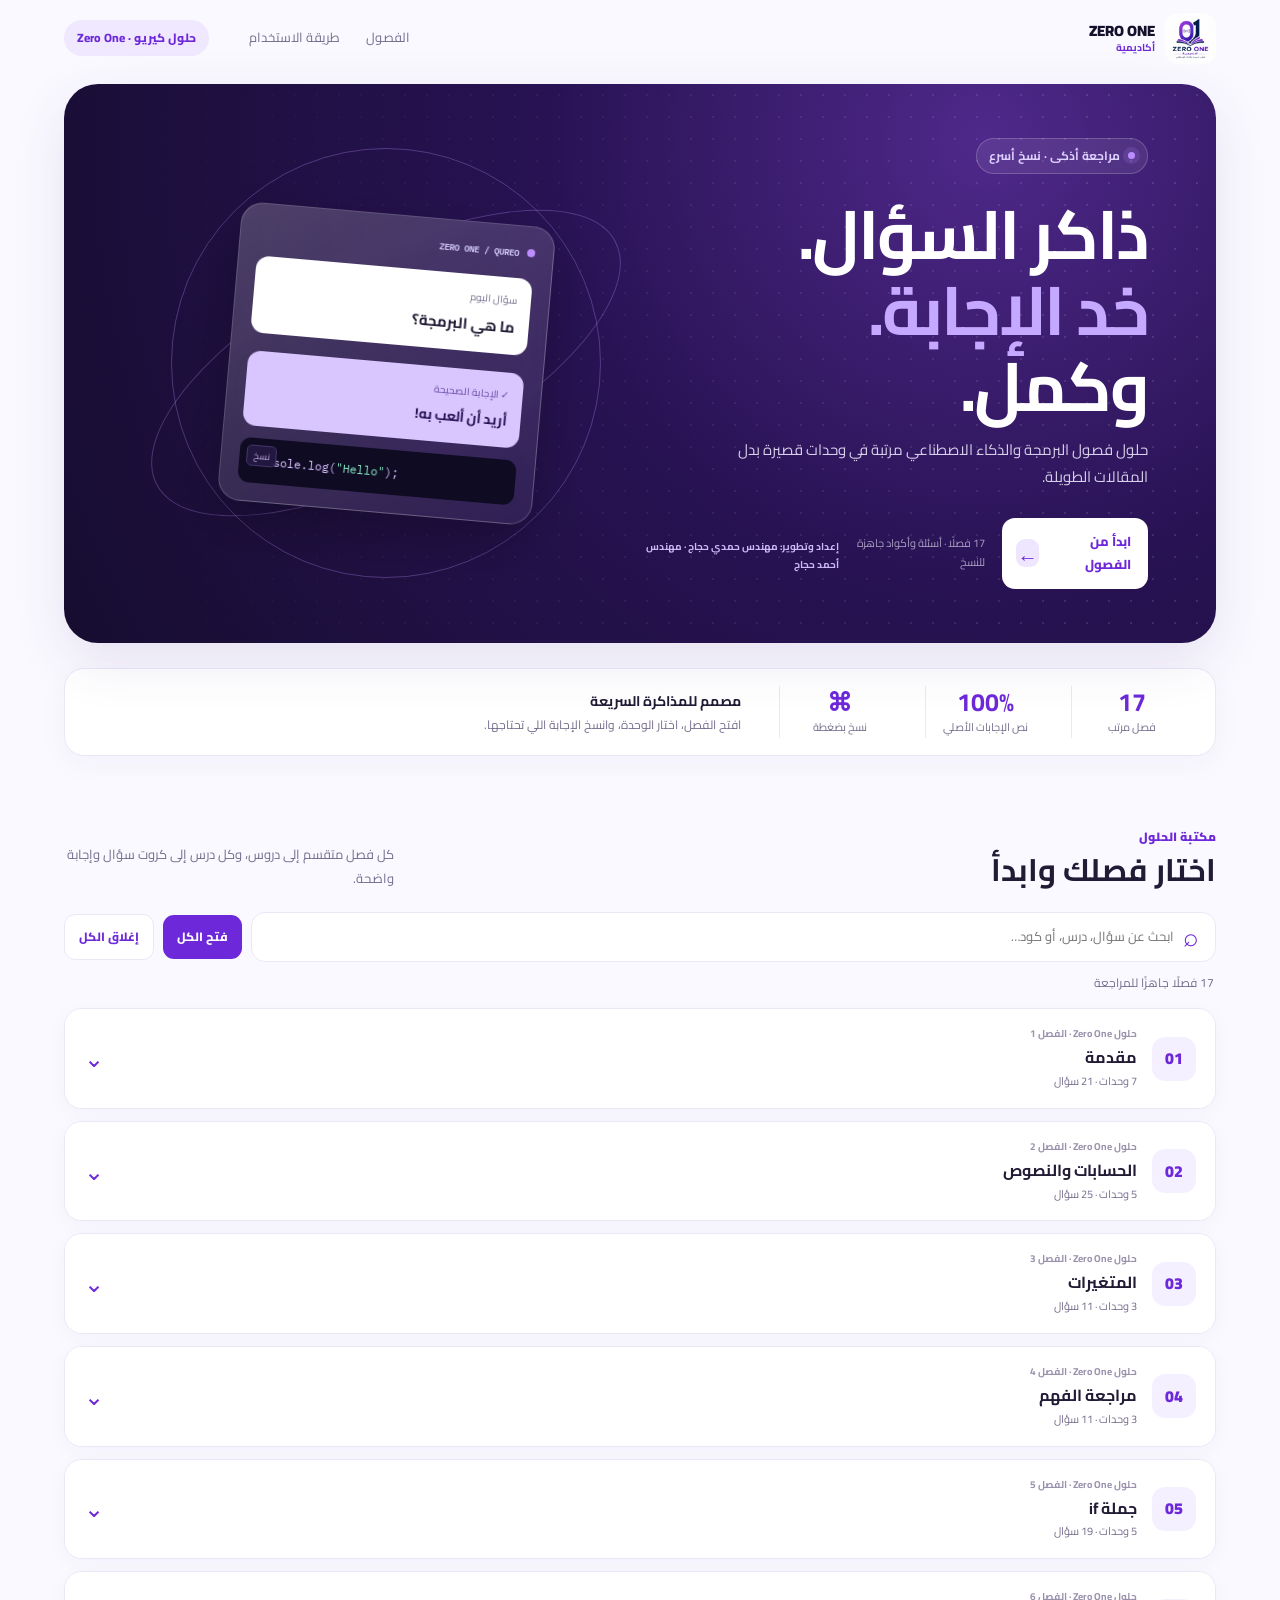
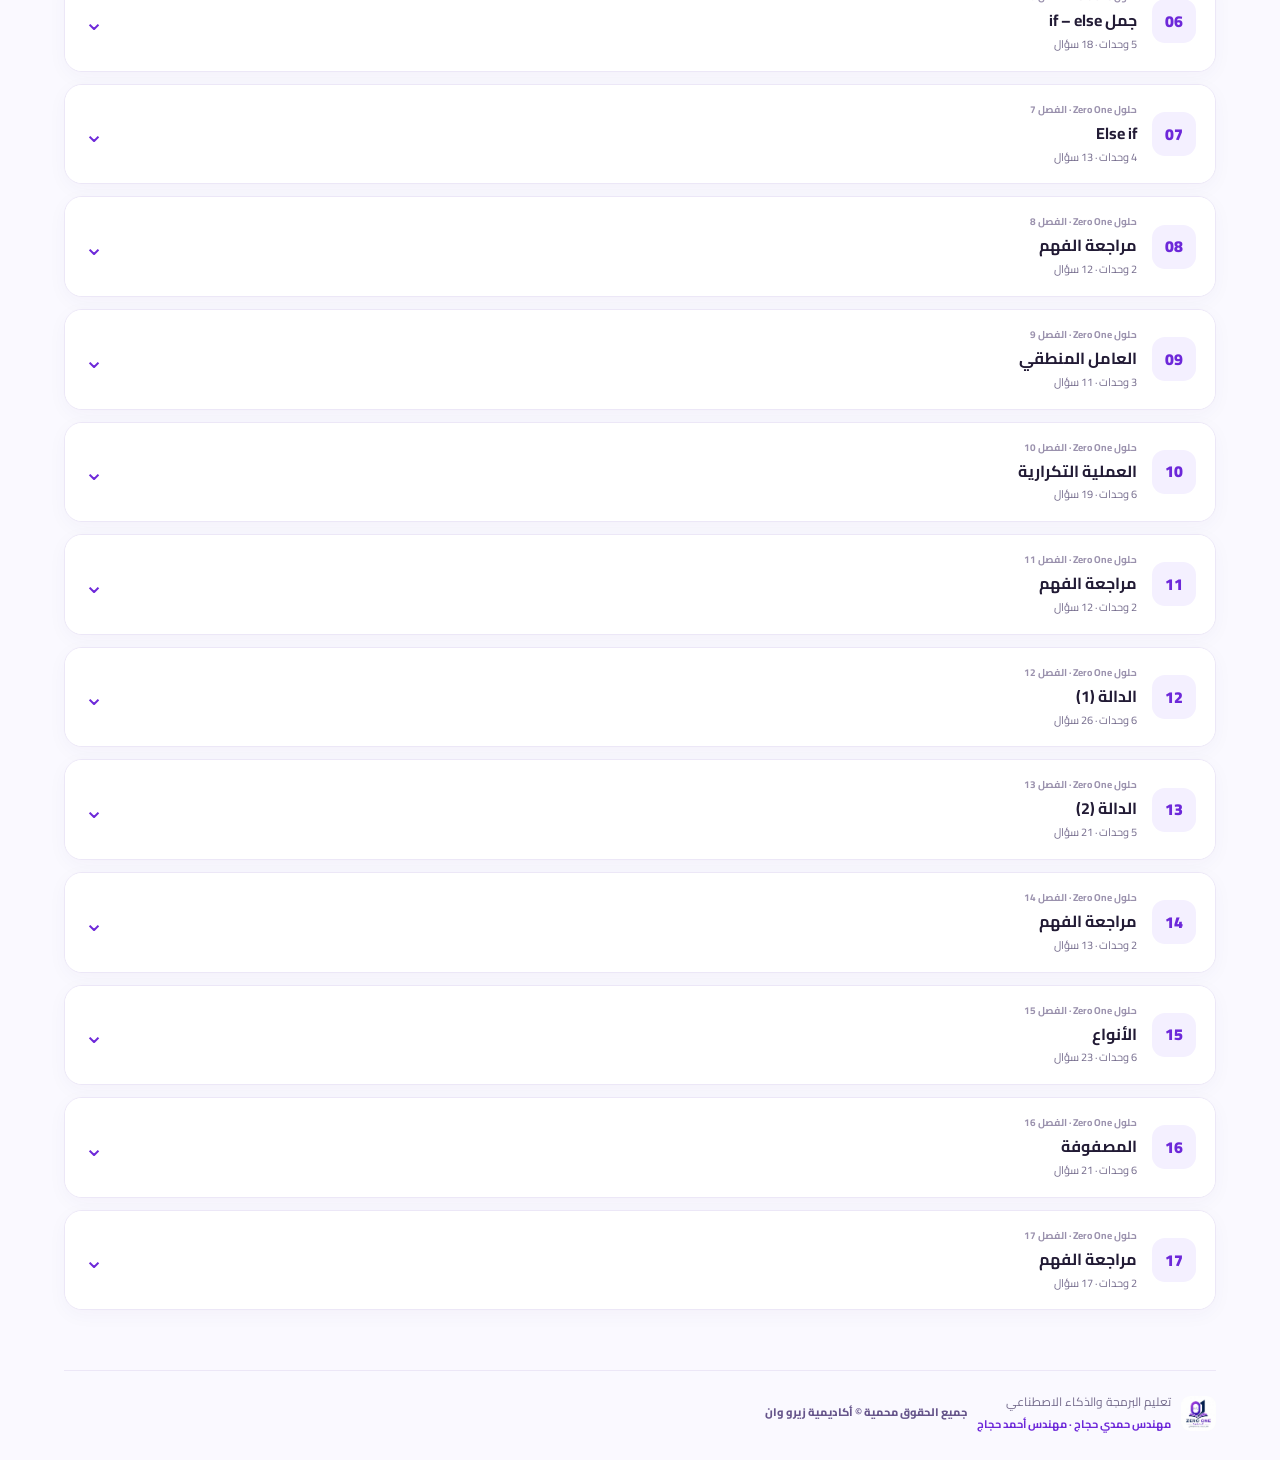
==== index.html @ 71a6b2e0 "feat: add initial project files including index.html, styles.css, and logo asset" ====
<!DOCTYPE html>

<html dir="rtl" lang="ar"><head><meta charset="utf-8"/><meta content="width=device-width, initial-scale=1" name="viewport"/><meta content="#6d28d9" name="theme-color"/><title>Zero One Academy | حلول كيريو</title><link href="styles.css" rel="stylesheet"/></head>
<body><main class="app-shell">
<header class="topbar"><a class="logo-wrap" href="#top"><img alt="Zero One Academy" src="zero-one-logo.jpeg"/><span>ZERO ONE<br/><small>أكاديمية</small></span></a><nav><a href="#chapters">الفصول</a><a href="#how">طريقة الاستخدام</a></nav><div class="topbar-chip">حلول كيريو · Zero One</div></header>
<section class="hero" id="top"><div class="hero-copy"><span class="pill"><i></i> مراجعة أذكى · نسخ أسرع</span><h1>ذاكر السؤال.<br/><em>خد الإجابة.</em><br/>وكمل.</h1><p>حلول فصول البرمجة والذكاء الاصطناعي مرتبة في وحدات قصيرة بدل المقالات الطويلة.</p><div class="hero-actions"><a class="primary-btn" href="#chapters">ابدأ من الفصول <span>←</span></a><span class="hero-note">17 فصلًا · أسئلة وأكواد جاهزة للنسخ</span><span class="credit-line">إعداد وتطوير: مهندس حمدي حجاج · مهندس أحمد حجاج</span></div></div><div class="hero-visual"><div class="orbit orbit-one"></div><div class="orbit orbit-two"></div><div class="study-card"><div class="mini-top"><span class="mini-dot"></span><span>ZERO ONE / QUREO</span></div><div class="mini-question"><span>سؤال اليوم</span><strong>ما هي البرمجة؟</strong></div><div class="mini-answer"><span>✓ الإجابة الصحيحة</span><b>أريد أن ألعب به!</b></div><div class="mini-code">console.log(<i>"Hello"</i>);<button>نسخ</button></div></div></div></section>
<section class="stats" id="how"><div><b>17</b><span>فصل مرتب</span></div><div><b>100%</b><span>نص الإجابات الأصلي</span></div><div><b>⌘</b><span>نسخ بضغطة</span></div><div class="stats-text"><strong>مصمم للمذاكرة السريعة</strong><span>افتح الفصل، اختار الوحدة، وانسخ الإجابة اللي تحتاجها.</span></div></section>
<section class="workspace" id="chapters"><div class="section-intro"><div><span class="section-kicker">مكتبة الحلول</span><h2>اختار فصلك وابدأ</h2></div><p>كل فصل متقسم إلى دروس، وكل درس إلى كروت سؤال وإجابة واضحة.</p></div><div class="toolbar"><label class="search-box"><span>⌕</span><input autocomplete="off" id="searchInput" placeholder="ابحث عن سؤال، درس، أو كود…" type="search"/></label><button class="tool-btn" id="openAll" type="button">فتح الكل</button><button class="tool-btn light" id="closeAll" type="button">إغلاق الكل</button></div><div class="result-count" id="resultCount">17 فصلًا جاهزًا للمراجعة</div><div class="chapters-list"><article class="chapter-card" data-chapter="1" data-search="مقدمة الدرس 1ما هي البرمجة؟ (١) الدرس 2ما هي البرمجة؟ (٢) الدرس 3كيفية استخدام المحرر الدرس 4وحدة التحكم الدرس 5تعليق الدرس 6التعليق خارج البرنامج مراجعة">
<button aria-expanded="false" class="chapter-trigger" type="button">
<span class="chapter-id">01</span><span class="chapter-main"><span class="chapter-kicker">حلول Zero One · الفصل 1</span><strong>مقدمة</strong><span class="chapter-meta">7 وحدات · 21 سؤال</span></span><span class="chapter-chevron">⌄</span>
</button>
<div class="chapter-content" hidden=""><section class="lesson-panel" data-lesson="الدرس 1ما هي البرمجة؟ (١)">
<div class="lesson-heading"><span class="lesson-dot">01</span><div><span class="lesson-kicker">وحدة الأسئلة</span><h3>الدرس 1ما هي البرمجة؟ (١)</h3></div><span class="lesson-count">1 سؤال</span></div>
<div class="qa-grid"><article class="qa-card" data-search="(انضم إلى ريكي في محادثة! أجب عن أسئلة ريكي.) لنلعب على الكمبيوتر لاحقًا! أريد أن ألعب به!">
<div class="qa-top"><span class="q-number">س01</span><span class="q-label">السؤال</span></div>
<h4 class="question-text">(انضم إلى ريكي في محادثة! أجب عن أسئلة ريكي.) لنلعب على الكمبيوتر لاحقًا!</h4>
<div class="answer-box">
<div class="answer-head"><span class="answer-icon">✓</span><strong>الإجابة الصحيحة</strong><button class="copy-answer" type="button">نسخ الإجابة</button></div>
<div class="answer-content"><div>
<ul>
<li><label><span>أريد أن ألعب به!</span></label></li>
</ul>
</div></div>
</div>
</article></div>
</section><section class="lesson-panel" data-lesson="الدرس 2ما هي البرمجة؟ (٢)">
<div class="lesson-heading"><span class="lesson-dot">02</span><div><span class="lesson-kicker">وحدة الأسئلة</span><h3>الدرس 2ما هي البرمجة؟ (٢)</h3></div><span class="lesson-count">1 سؤال</span></div>
<div class="qa-grid"><article class="qa-card" data-search="كم عدد لغات البرمجة الموجودة في العالم؟ أكثر من 100 نوع">
<div class="qa-top"><span class="q-number">س01</span><span class="q-label">السؤال</span></div>
<h4 class="question-text">كم عدد لغات البرمجة الموجودة في العالم؟</h4>
<div class="answer-box">
<div class="answer-head"><span class="answer-icon">✓</span><strong>الإجابة الصحيحة</strong><button class="copy-answer" type="button">نسخ الإجابة</button></div>
<div class="answer-content"><div>
<ul>
<li><label><span>أكثر من 100 نوع</span></label><b><br/></b></li>
</ul>
</div></div>
</div>
</article></div>
</section><section class="lesson-panel" data-lesson="الدرس 3كيفية استخدام المحرر">
<div class="lesson-heading"><span class="lesson-dot">03</span><div><span class="lesson-kicker">وحدة الأسئلة</span><h3>الدرس 3كيفية استخدام المحرر</h3></div><span class="lesson-count">2 سؤال</span></div>
<div class="qa-grid"><article class="qa-card" data-search='أدخل نفس البرنامج كما في الأسفل. console.log("hello"); نكتب هذا الكود console.log("hello"); ثم نضغط على تشغيل الكود'>
<div class="qa-top"><span class="q-number">س01</span><span class="q-label">السؤال</span></div>
<h4 class="question-text">أدخل نفس البرنامج كما في الأسفل. console.log("Hello");</h4>
<div class="answer-box">
<div class="answer-head"><span class="answer-icon">✓</span><strong>الإجابة الصحيحة</strong><button class="copy-answer" type="button">نسخ الإجابة</button></div>
<div class="answer-content"><div>
<ul>
<li><label><label><span>نكتب هذا الكود</span></label></label>
<pre><code>console.log("Hello");<br/></code></pre><p class="run-instruction">ثم نضغط على تشغيل الكود</p>
<p><b> </b></p>
</li>
</ul>
</div></div>
</div>
</article><article class="qa-card" data-search='أدخل نفس البرنامج كما في الأسفل. console.log("good morning"); نكتب هذا الكود console.log("good morning"); ثم نضغط على تشغيل الكود'>
<div class="qa-top"><span class="q-number">س02</span><span class="q-label">السؤال</span></div>
<h4 class="question-text">أدخل نفس البرنامج كما في الأسفل. console.log("Good morning");</h4>
<div class="answer-box">
<div class="answer-head"><span class="answer-icon">✓</span><strong>الإجابة الصحيحة</strong><button class="copy-answer" type="button">نسخ الإجابة</button></div>
<div class="answer-content"><div>
<ul>
<li><label><label><span>نكتب هذا الكود</span></label></label>
</li>
<li>
<pre><code>console.log("Good morning");</code></pre>
<p class="run-instruction">ثم نضغط على تشغيل الكود</p>
</li>
</ul>
</div></div>
</div>
</article></div>
</section><section class="lesson-panel" data-lesson="الدرس 4وحدة التحكم">
<div class="lesson-heading"><span class="lesson-dot">04</span><div><span class="lesson-kicker">وحدة الأسئلة</span><h3>الدرس 4وحدة التحكم</h3></div><span class="lesson-count">5 سؤال</span></div>
<div class="qa-grid"><article class="qa-card" data-search="ماذا تُسمى الشاشة السوداء التي تكتب فيها برنامجك؟ المحرر">
<div class="qa-top"><span class="q-number">س01</span><span class="q-label">السؤال</span></div>
<h4 class="question-text">ماذا تُسمى الشاشة السوداء التي تكتب فيها برنامجك؟</h4>
<div class="answer-box">
<div class="answer-head"><span class="answer-icon">✓</span><strong>الإجابة الصحيحة</strong><button class="copy-answer" type="button">نسخ الإجابة</button></div>
<div class="answer-content"><div>
<ul>
<li><label><span>المحرر</span></label><b></b></li>
</ul>
</div></div>
</div>
</article><article class="qa-card" data-search='أدخل نفس البرنامج كما في الأسفل. console.log("good evening"); نكتب هذا الكود console.log("good evening"); ثم نضغط على تشغيل الكود'>
<div class="qa-top"><span class="q-number">س02</span><span class="q-label">السؤال</span></div>
<h4 class="question-text">أدخل نفس البرنامج كما في الأسفل. console.log("Good evening");</h4>
<div class="answer-box">
<div class="answer-head"><span class="answer-icon">✓</span><strong>الإجابة الصحيحة</strong><button class="copy-answer" type="button">نسخ الإجابة</button></div>
<div class="answer-content"><div>
<ul>
<li><label><label><span>نكتب هذا الكود</span></label></label>
</li>
<li>
<pre><code>console.log("Good evening");</code></pre>
<p class="run-instruction">ثم نضغط على تشغيل الكود</p>
</li>
</ul>
</div></div>
</div>
</article><article class="qa-card" data-search='أنشئ برنامجك كما يلي: 1. اعرض "good night" في وحدة التحكم نكتب هذا الكود console.log("good night"); ثم نضغط على تشغيل الكود'>
<div class="qa-top"><span class="q-number">س03</span><span class="q-label">السؤال</span></div>
<h4 class="question-text">أنشئ برنامجك كما يلي: 1. اعرض "Good night" في وحدة التحكم</h4>
<div class="answer-box">
<div class="answer-head"><span class="answer-icon">✓</span><strong>الإجابة الصحيحة</strong><button class="copy-answer" type="button">نسخ الإجابة</button></div>
<div class="answer-content"><div>
<ul>
<li><label><label><span>نكتب هذا الكود</span></label></label>
</li>
<li>
<pre><code>console.log("Good night");</code></pre>
<p class="run-instruction">ثم نضغط على تشغيل الكود</p>
</li>
</ul>
</div></div>
</div>
</article><article class="qa-card" data-search='ابحث عن الأخطاء في برنامجك. بمجرد أن تجد الخطأ، اضغط على "تشغيل الكود". نضغط على تشغيل الكود'>
<div class="qa-top"><span class="q-number">س04</span><span class="q-label">السؤال</span></div>
<h4 class="question-text">ابحث عن الأخطاء في برنامجك. بمجرد أن تجد الخطأ، اضغط على "تشغيل الكود".</h4>
<div class="answer-box">
<div class="answer-head"><span class="answer-icon">✓</span><strong>الإجابة الصحيحة</strong><button class="copy-answer" type="button">نسخ الإجابة</button></div>
<div class="answer-content"><div>
<p class="run-instruction"><span> نضغط على تشغيل الكود</span></p>
</div></div>
</div>
</article><article class="qa-card" data-search='أنشئ برنامجك كما يلي: 1. اعرض "good luck" في وحدة التحكم. نكتب هذا الكود console.log(" good luck "); ثم نضغط على تشغيل الكود'>
<div class="qa-top"><span class="q-number">س05</span><span class="q-label">السؤال</span></div>
<h4 class="question-text">أنشئ برنامجك كما يلي: 1. اعرض "Good luck" في وحدة التحكم.</h4>
<div class="answer-box">
<div class="answer-head"><span class="answer-icon">✓</span><strong>الإجابة الصحيحة</strong><button class="copy-answer" type="button">نسخ الإجابة</button></div>
<div class="answer-content"><div>
<ul>
<li><label><label><span>نكتب هذا الكود</span></label></label>
</li>
<li>
<pre><code>console.log("</code>Good luck<code>");</code></pre>
<p class="run-instruction">ثم نضغط على تشغيل الكود</p>
</li>
</ul>
</div></div>
</div>
</article></div>
</section><section class="lesson-panel" data-lesson="الدرس 5تعليق">
<div class="lesson-heading"><span class="lesson-dot">05</span><div><span class="lesson-kicker">وحدة الأسئلة</span><h3>الدرس 5تعليق</h3></div><span class="lesson-count">2 سؤال</span></div>
<div class="qa-grid"><article class="qa-card" data-search='انقر على "تشغيل الكود" دون تعديل البرنامج. اضغط على تشغيل الكود'>
<div class="qa-top"><span class="q-number">س01</span><span class="q-label">السؤال</span></div>
<h4 class="question-text">انقر على "تشغيل الكود" دون تعديل البرنامج.</h4>
<div class="answer-box">
<div class="answer-head"><span class="answer-icon">✓</span><strong>الإجابة الصحيحة</strong><button class="copy-answer" type="button">نسخ الإجابة</button></div>
<div class="answer-content"><div>
<ul>
<li><span>اضغط على تشغيل الكود</span><b></b></li>
</ul>
</div></div>
</div>
</article><article class="qa-card" data-search="لنعدّل السطر الأول ليصبح نفس البرنامج كما في الأسفل: //when executed, the text is output to the console. نكتب الكود بهذ الشكل //when executed, the text is output to the console. console.log(“hello”); ثم نضغط على تشغيل الكود">
<div class="qa-top"><span class="q-number">س02</span><span class="q-label">السؤال</span></div>
<h4 class="question-text">لنعدّل السطر الأول ليصبح نفس البرنامج كما في الأسفل: //When executed, the text is output to the console.</h4>
<div class="answer-box">
<div class="answer-head"><span class="answer-icon">✓</span><strong>الإجابة الصحيحة</strong><button class="copy-answer" type="button">نسخ الإجابة</button></div>
<div class="answer-content"><div>
<ul>
<li>
<p>نكتب الكود بهذ الشكل</p>
<p>//When executed, the text is output to the console.<br/>console.log(“Hello”);</p>
</li>
<li class="run-instruction">
<p class="run-instruction">ثم نضغط على تشغيل الكود</p>
</li>
</ul>
</div></div>
</div>
</article></div>
</section><section class="lesson-panel" data-lesson="الدرس 6التعليق خارج البرنامج">
<div class="lesson-heading"><span class="lesson-dot">06</span><div><span class="lesson-kicker">وحدة الأسئلة</span><h3>الدرس 6التعليق خارج البرنامج</h3></div><span class="lesson-count">4 سؤال</span></div>
<div class="qa-grid"><article class="qa-card" data-search='أنشئ برنامجك كما يلي: 1. ضع تعليقًا بالجملة "greetings for the day". نعدل الكود ليصبح بهذا الشكل //greetings for the day. console.log(“good morning”); console.log(“hello”); console.log(“good evening”);'>
<div class="qa-top"><span class="q-number">س01</span><span class="q-label">السؤال</span></div>
<h4 class="question-text">أنشئ برنامجك كما يلي: 1. ضع تعليقًا بالجملة "Greetings for the day".</h4>
<div class="answer-box">
<div class="answer-head"><span class="answer-icon">✓</span><strong>الإجابة الصحيحة</strong><button class="copy-answer" type="button">نسخ الإجابة</button></div>
<div class="answer-content"><div>
<ul>
<li>
<p>نعدل الكود ليصبح بهذا الشكل</p>
<p>//Greetings for the day.<br/>console.log(“Good morning”);<br/>console.log(“Hello”);<br/>console.log(“Good evening”);</p>
</li>
</ul>
</div></div>
</div>
</article><article class="qa-card" data-search='لنعدّل السطر الثاني ليصبح نفس البرنامج كما في الأسفل: //console.log("apple"); نعدل الكود ليصبح بهذا الشكل console.log(“eggs”); //console.log(“apple”); console.log(“milk”); ثم نضغط على تشغيل الكود'>
<div class="qa-top"><span class="q-number">س02</span><span class="q-label">السؤال</span></div>
<h4 class="question-text">لنعدّل السطر الثاني ليصبح نفس البرنامج كما في الأسفل: //console.log("Apple");</h4>
<div class="answer-box">
<div class="answer-head"><span class="answer-icon">✓</span><strong>الإجابة الصحيحة</strong><button class="copy-answer" type="button">نسخ الإجابة</button></div>
<div class="answer-content"><div>
<ul>
<li>
<p>نعدل الكود ليصبح بهذا الشكل</p>
<pre><code>console.log(“Eggs”);
//console.log(“Apple”);
console.log(“Milk”);</code></pre>
</li>
<li class="run-instruction">
<p class="run-instruction">ثم نضغط على تشغيل الكود</p>
<p> </p>
</li>
</ul>
</div></div>
</div>
</article><article class="qa-card" data-search='عدّل برنامجك كما يلي: 1. علّق البرنامج الذي يعرض "fish" في وحدة التحكم. نعدل الكود ليصبح بهذا الشكل console.log(“lion”); //console.log(“fish”); console.log(“elephant”); console.log(“giraffe”); ثم نضغط على تشغيل الكود'>
<div class="qa-top"><span class="q-number">س03</span><span class="q-label">السؤال</span></div>
<h4 class="question-text">عدّل برنامجك كما يلي: 1. علّق البرنامج الذي يعرض "Fish" في وحدة التحكم.</h4>
<div class="answer-box">
<div class="answer-head"><span class="answer-icon">✓</span><strong>الإجابة الصحيحة</strong><button class="copy-answer" type="button">نسخ الإجابة</button></div>
<div class="answer-content"><div>
<ul>
<li>
<p>نعدل الكود ليصبح بهذا الشكل</p>
<pre><code>console.log(“Lion”);
//console.log(“Fish”);
console.log(“Elephant”);
console.log(“Giraffe”);</code></pre>
</li>
<li class="run-instruction">
<p class="run-instruction">ثم نضغط على تشغيل الكود</p>
<p> </p>
</li>
</ul>
</div></div>
</div>
</article><article class="qa-card" data-search="هل يبدو كل شيء جيدًا حتى الآن؟ نعم، ممتاز.">
<div class="qa-top"><span class="q-number">س04</span><span class="q-label">السؤال</span></div>
<h4 class="question-text">هل يبدو كل شيء جيدًا حتى الآن؟</h4>
<div class="answer-box">
<div class="answer-head"><span class="answer-icon">✓</span><strong>الإجابة الصحيحة</strong><button class="copy-answer" type="button">نسخ الإجابة</button></div>
<div class="answer-content"><div>
<ul>
<li><label><span>نعم، ممتاز.</span></label></li>
</ul>
</div></div>
</div>
</article></div>
</section><section class="lesson-panel" data-lesson="مراجعة">
<div class="lesson-heading"><span class="lesson-dot">07</span><div><span class="lesson-kicker">وحدة الأسئلة</span><h3>مراجعة</h3></div><span class="lesson-count">6 سؤال</span></div>
<div class="qa-grid"><article class="qa-card" data-search='اختر البرنامج الصحيح لعرض "hello" في وحدة التحكم. console.log(“hello”);'>
<div class="qa-top"><span class="q-number">س01</span><span class="q-label">السؤال</span></div>
<h4 class="question-text">اختر البرنامج الصحيح لعرض "Hello" في وحدة التحكم.</h4>
<div class="answer-box">
<div class="answer-head"><span class="answer-icon">✓</span><strong>الإجابة الصحيحة</strong><button class="copy-answer" type="button">نسخ الإجابة</button></div>
<div class="answer-content"><div>
<div>
<div><bdi>console.log(“Hello”);</bdi></div>
</div>
<div>
<div> </div>
</div>
</div></div>
</div>
</article><article class="qa-card" data-search='أنشئ برنامجك كما يلي: 1. اعرض "good morning" في وحدة التحكم. نعدل الكود ليصبح بهذا الشكل console.log(“good morning”); ثم نضغط على تشغيل الكود'>
<div class="qa-top"><span class="q-number">س02</span><span class="q-label">السؤال</span></div>
<h4 class="question-text">أنشئ برنامجك كما يلي: 1. اعرض "Good morning" في وحدة التحكم.</h4>
<div class="answer-box">
<div class="answer-head"><span class="answer-icon">✓</span><strong>الإجابة الصحيحة</strong><button class="copy-answer" type="button">نسخ الإجابة</button></div>
<div class="answer-content"><div>
<ul>
<li>
<p>نعدل الكود ليصبح بهذا الشكل</p>
<pre><code>console.log(“Good morning”);</code></pre>
</li>
<li class="run-instruction">
<p class="run-instruction">ثم نضغط على تشغيل الكود</p>
<p> </p>
</li>
</ul>
</div></div>
</div>
</article><article class="qa-card" data-search='أنشئ برنامجك كما يلي: 1. اعرض "programming" في وحدة التحكم. نكتب الكود دة مكان الاجابة console.log(“programming”); ثم نضغط على تشغيل الكود'>
<div class="qa-top"><span class="q-number">س03</span><span class="q-label">السؤال</span></div>
<h4 class="question-text">أنشئ برنامجك كما يلي: 1. اعرض "Programming" في وحدة التحكم.</h4>
<div class="answer-box">
<div class="answer-head"><span class="answer-icon">✓</span><strong>الإجابة الصحيحة</strong><button class="copy-answer" type="button">نسخ الإجابة</button></div>
<div class="answer-content"><div>
<ul>
<li>
<p>نكتب الكود دة مكان الاجابة</p>
<pre><code>console.log(“Programming”);</code></pre>
</li>
<li class="run-instruction">
<p class="run-instruction">ثم نضغط على تشغيل الكود</p>
<p> </p>
</li>
</ul>
</div></div>
</div>
</article><article class="qa-card" data-search='أنشئ برنامجك كما يلي: 1. اعرض "hello" في وحدة التحكم. نكتب الكود دة مكان الاجابة console.log(“hello”); ثم نضغط على تشغيل الكود'>
<div class="qa-top"><span class="q-number">س04</span><span class="q-label">السؤال</span></div>
<h4 class="question-text">أنشئ برنامجك كما يلي: 1. اعرض "Hello" في وحدة التحكم.</h4>
<div class="answer-box">
<div class="answer-head"><span class="answer-icon">✓</span><strong>الإجابة الصحيحة</strong><button class="copy-answer" type="button">نسخ الإجابة</button></div>
<div class="answer-content"><div>
<ul>
<li>
<p>نكتب الكود دة مكان الاجابة</p>
<pre><code>console.log(“Hello”);</code></pre>
</li>
<li class="run-instruction">
<p class="run-instruction">ثم نضغط على تشغيل الكود</p>
<p> </p>
</li>
</ul>
</div></div>
</div>
</article><article class="qa-card" data-search="يرجى اختيار الطريقة الصحيحة لكتابة التعليق. //write your comments here.">
<div class="qa-top"><span class="q-number">س05</span><span class="q-label">السؤال</span></div>
<h4 class="question-text">يرجى اختيار الطريقة الصحيحة لكتابة التعليق.</h4>
<div class="answer-box">
<div class="answer-head"><span class="answer-icon">✓</span><strong>الإجابة الصحيحة</strong><button class="copy-answer" type="button">نسخ الإجابة</button></div>
<div class="answer-content"><div>
<div>
<div><bdi>//Write your comments here.</bdi></div>
</div>
<div>
<div> </div>
</div>
</div></div>
</div>
</article><article class="qa-card" data-search="علّق البرنامج بحيث تكون المخرجات كما يلي: hello. my name is cody. نعدل الكود ليصبح بهذا الشكل console.log(“hello.”); console.log(“my name is”); //console.log(“rick.”); console.log(“cody.”); ثم نضغط على تشغيل الكود">
<div class="qa-top"><span class="q-number">س06</span><span class="q-label">السؤال</span></div>
<h4 class="question-text">علّق البرنامج بحيث تكون المخرجات كما يلي: Hello. My name is Cody.</h4>
<div class="answer-box">
<div class="answer-head"><span class="answer-icon">✓</span><strong>الإجابة الصحيحة</strong><button class="copy-answer" type="button">نسخ الإجابة</button></div>
<div class="answer-content"><div>
<ul>
<li>
<p>نعدل الكود ليصبح بهذا الشكل</p>
<pre><code>console.log(“Hello.”);
console.log(“My name is”);
//console.log(“Rick.”);
console.log(“Cody.”);</code></pre>
</li>
<li class="run-instruction">
<p class="run-instruction">ثم نضغط على تشغيل الكود</p>
<p> </p>
</li>
</ul>
</div></div>
</div>
</article></div>
</section></div>
</article><article class="chapter-card" data-chapter="2" data-search="الحسابات والنصوص الدرس 1كيف نعرض في وحدة التحكم الدرس 2طرق الحساب الدرس 3التجميع (١) الدرس 4التجميع (٢) مراجعة">
<button aria-expanded="false" class="chapter-trigger" type="button">
<span class="chapter-id">02</span><span class="chapter-main"><span class="chapter-kicker">حلول Zero One · الفصل 2</span><strong>الحسابات والنصوص</strong><span class="chapter-meta">5 وحدات · 25 سؤال</span></span><span class="chapter-chevron">⌄</span>
</button>
<div class="chapter-content" hidden=""><section class="lesson-panel" data-lesson="الدرس 1كيف نعرض في وحدة التحكم">
<div class="lesson-heading"><span class="lesson-dot">01</span><div><span class="lesson-kicker">وحدة الأسئلة</span><h3>الدرس 1كيف نعرض في وحدة التحكم</h3></div><span class="lesson-count">5 سؤال</span></div>
<div class="qa-grid"><article class="qa-card" data-search="هل تتذكر البرنامج الذي يطبع الأحرف في وحدة التحكم (console)؟ بالطبع!">
<div class="qa-top"><span class="q-number">س01</span><span class="q-label">السؤال</span></div>
<h4 class="question-text">هل تتذكر البرنامج الذي يطبع الأحرف في وحدة التحكم (Console)؟</h4>
<div class="answer-box">
<div class="answer-head"><span class="answer-icon">✓</span><strong>الإجابة الصحيحة</strong><button class="copy-answer" type="button">نسخ الإجابة</button></div>
<div class="answer-content"><div>
<ul>
<li><label><span>بالطبع!</span></label></li>
</ul>
</div></div>
</div>
</article><article class="qa-card" data-search="أنشئ برنامجك كما يلي: 1. اعرض ||let's calculate.|| في وحدة التحكم. نكتب هذا الكود console.log(&quot;let's calculate.&quot;); ثم نضغط على تشغيل الكود">
<div class="qa-top"><span class="q-number">س02</span><span class="q-label">السؤال</span></div>
<h4 class="question-text">أنشئ برنامجك كما يلي: 1. اعرض Let's calculate. في وحدة التحكم.</h4>
<div class="answer-box">
<div class="answer-head"><span class="answer-icon">✓</span><strong>الإجابة الصحيحة</strong><button class="copy-answer" type="button">نسخ الإجابة</button></div>
<div class="answer-content"><div>
<ul>
<li><label><label><span>نكتب هذا الكود</span></label></label>
<pre><code>console.log("Let's calculate.");<br/></code></pre><p class="run-instruction">ثم نضغط على تشغيل الكود</p>
</li>
</ul>
</div></div>
</div>
</article><article class="qa-card" data-search='أدخل نفس البرنامج كما في الأسفل: console.log(||1+1||); نكتب هذا الكود console.log("1+1"); ثم نضغط على تشغيل الكود'>
<div class="qa-top"><span class="q-number">س03</span><span class="q-label">السؤال</span></div>
<h4 class="question-text">أدخل نفس البرنامج كما في الأسفل: console.log(1+1);</h4>
<div class="answer-box">
<div class="answer-head"><span class="answer-icon">✓</span><strong>الإجابة الصحيحة</strong><button class="copy-answer" type="button">نسخ الإجابة</button></div>
<div class="answer-content"><div>
<ul>
<li><label><label><span>نكتب هذا الكود</span></label></label>
<pre><code>console.log("1+1");<br/></code></pre><p class="run-instruction">ثم نضغط على تشغيل الكود</p>
</li>
</ul>
</div></div>
</div>
</article><article class="qa-card" data-search="لنعدّل البرنامج ليصبح نفس ما يلي: console.log(1+1); نكتب هذا الكود console.log(1+1); ثم نضغط على تشغيل الكود">
<div class="qa-top"><span class="q-number">س04</span><span class="q-label">السؤال</span></div>
<h4 class="question-text">لنعدّل البرنامج ليصبح نفس ما يلي: console.log(1+1);</h4>
<div class="answer-box">
<div class="answer-head"><span class="answer-icon">✓</span><strong>الإجابة الصحيحة</strong><button class="copy-answer" type="button">نسخ الإجابة</button></div>
<div class="answer-content"><div>
<ul>
<li><label><label><span>نكتب هذا الكود</span></label></label>
<pre><code>console.log(1+1);<br/></code></pre><p class="run-instruction">ثم نضغط على تشغيل الكود</p>
</li>
</ul>
</div></div>
</div>
</article><article class="qa-card" data-search="أنشئ برنامجك كما يلي: 1. اجعل الكمبيوتر يحسب 1400+3600 ويعرض نتيجة الحساب في وحدة التحكم. نكتب هذا الكود console.log(1400+3600); ثم نضغط على تشغيل الكود">
<div class="qa-top"><span class="q-number">س05</span><span class="q-label">السؤال</span></div>
<h4 class="question-text">أنشئ برنامجك كما يلي: 1. اجعل الكمبيوتر يحسب 1400+3600 ويعرض نتيجة الحساب في وحدة التحكم.</h4>
<div class="answer-box">
<div class="answer-head"><span class="answer-icon">✓</span><strong>الإجابة الصحيحة</strong><button class="copy-answer" type="button">نسخ الإجابة</button></div>
<div class="answer-content"><div>
<ul>
<li><label><label><span>نكتب هذا الكود</span></label></label>
<pre><code>console.log(1400+3600);<br/></code></pre><p class="run-instruction">ثم نضغط على تشغيل الكود</p>
</li>
</ul>
</div></div>
</div>
</article></div>
</section><section class="lesson-panel" data-lesson="الدرس 2طرق الحساب">
<div class="lesson-heading"><span class="lesson-dot">02</span><div><span class="lesson-kicker">وحدة الأسئلة</span><h3>الدرس 2طرق الحساب</h3></div><span class="lesson-count">5 سؤال</span></div>
<div class="qa-grid"><article class="qa-card" data-search="أنشئ برنامجك كما يلي: 1. اجعل الكمبيوتر يحسب 432+345 ويعرض نتيجة الحساب في وحدة التحكم. نكتب هذا الكود console.log(432+345); ثم نضغط على تشغيل الكود">
<div class="qa-top"><span class="q-number">س01</span><span class="q-label">السؤال</span></div>
<h4 class="question-text">أنشئ برنامجك كما يلي: 1. اجعل الكمبيوتر يحسب 432+345 ويعرض نتيجة الحساب في وحدة التحكم.</h4>
<div class="answer-box">
<div class="answer-head"><span class="answer-icon">✓</span><strong>الإجابة الصحيحة</strong><button class="copy-answer" type="button">نسخ الإجابة</button></div>
<div class="answer-content"><div>
<ul>
<li><label><label><span>نكتب هذا الكود</span></label></label>
<pre><code>console.log(432+345);<br/></code></pre><p class="run-instruction">ثم نضغط على تشغيل الكود</p>
</li>
</ul>
</div></div>
</div>
</article><article class="qa-card" data-search="أنشئ برنامجك كما يلي: 1. اجعل الكمبيوتر يحسب 100-50 ويعرض نتيجة الحساب في وحدة التحكم. نكتب هذا الكود console.log(100-50); ثم نضغط على تشغيل الكود">
<div class="qa-top"><span class="q-number">س02</span><span class="q-label">السؤال</span></div>
<h4 class="question-text">أنشئ برنامجك كما يلي: 1. اجعل الكمبيوتر يحسب 100-50 ويعرض نتيجة الحساب في وحدة التحكم.</h4>
<div class="answer-box">
<div class="answer-head"><span class="answer-icon">✓</span><strong>الإجابة الصحيحة</strong><button class="copy-answer" type="button">نسخ الإجابة</button></div>
<div class="answer-content"><div>
<ul>
<li><label><label><span>نكتب هذا الكود</span></label></label>
<pre><code>console.log(100-50);<br/></code></pre><p class="run-instruction">ثم نضغط على تشغيل الكود</p>
</li>
</ul>
</div></div>
</div>
</article><article class="qa-card" data-search="أنشئ برنامجك كما يلي: 1. اجعل الكمبيوتر يحسب 5×6 ويعرض نتيجة الحساب في وحدة التحكم. نكتب هذا الكود console.log(5*6); ثم نضغط على تشغيل الكود">
<div class="qa-top"><span class="q-number">س03</span><span class="q-label">السؤال</span></div>
<h4 class="question-text">أنشئ برنامجك كما يلي: 1. اجعل الكمبيوتر يحسب 5×6 ويعرض نتيجة الحساب في وحدة التحكم.</h4>
<div class="answer-box">
<div class="answer-head"><span class="answer-icon">✓</span><strong>الإجابة الصحيحة</strong><button class="copy-answer" type="button">نسخ الإجابة</button></div>
<div class="answer-content"><div>
<ul>
<li><label><label><span>نكتب هذا الكود</span></label></label>
<pre><code>console.log(5*6);<br/></code></pre><p class="run-instruction">ثم نضغط على تشغيل الكود</p>
</li>
</ul>
</div></div>
</div>
</article><article class="qa-card" data-search="أنشئ برنامجك كما يلي: 1. اجعل الكمبيوتر يحسب 10÷5 ويعرض نتيجة الحساب في وحدة التحكم. نكتب هذا الكود console.log(10/5); ثم نضغط على تشغيل الكود">
<div class="qa-top"><span class="q-number">س04</span><span class="q-label">السؤال</span></div>
<h4 class="question-text">أنشئ برنامجك كما يلي: 1. اجعل الكمبيوتر يحسب 10÷5 ويعرض نتيجة الحساب في وحدة التحكم.</h4>
<div class="answer-box">
<div class="answer-head"><span class="answer-icon">✓</span><strong>الإجابة الصحيحة</strong><button class="copy-answer" type="button">نسخ الإجابة</button></div>
<div class="answer-content"><div>
<ul>
<li><label><label><span>نكتب هذا الكود</span></label></label>
<pre><code>console.log(10/5);<br/></code></pre><p class="run-instruction">ثم نضغط على تشغيل الكود</p>
</li>
</ul>
</div></div>
</div>
</article><article class="qa-card" data-search="نشئ برنامجك كما يلي: 1. اجعل الكمبيوتر يحسب 10000000000 × 10000000000 ويعرض نتيجة الحساب في وحدة التحكم. نكتب هذا الكود console.log(10000000000*10000000000); ثم نضغط على تشغيل الكود">
<div class="qa-top"><span class="q-number">س05</span><span class="q-label">السؤال</span></div>
<h4 class="question-text">نشئ برنامجك كما يلي: 1. اجعل الكمبيوتر يحسب 10000000000 × 10000000000 ويعرض نتيجة الحساب في وحدة التحكم.</h4>
<div class="answer-box">
<div class="answer-head"><span class="answer-icon">✓</span><strong>الإجابة الصحيحة</strong><button class="copy-answer" type="button">نسخ الإجابة</button></div>
<div class="answer-content"><div>
<ul>
<li><label><label><span>نكتب هذا الكود</span></label></label>
<pre><code>console.log(10000000000*10000000000);<br/></code></pre><p class="run-instruction">ثم نضغط على تشغيل الكود</p>
</li>
</ul>
</div></div>
</div>
</article></div>
</section><section class="lesson-panel" data-lesson="الدرس 3التجميع (١)">
<div class="lesson-heading"><span class="lesson-dot">03</span><div><span class="lesson-kicker">وحدة الأسئلة</span><h3>الدرس 3التجميع (١)</h3></div><span class="lesson-count">4 سؤال</span></div>
<div class="qa-grid"><article class="qa-card" data-search='انقر على "تشغيل الكود" دون تعديل البرنامج. وحدة النقود المستخدمة في الدرس هي "codycoins". نضغط على تشغيل الكود'>
<div class="qa-top"><span class="q-number">س01</span><span class="q-label">السؤال</span></div>
<h4 class="question-text">انقر على "تشغيل الكود" دون تعديل البرنامج. وحدة النقود المستخدمة في الدرس هي "codycoins".</h4>
<div class="answer-box">
<div class="answer-head"><span class="answer-icon">✓</span><strong>الإجابة الصحيحة</strong><button class="copy-answer" type="button">نسخ الإجابة</button></div>
<div class="answer-content"><div>
<ul>
<li class="run-instruction"><label><label></label></label><code> نضغط على تشغيل الكود</code>
<p><b> </b></p>
</li>
</ul>
</div></div>
</div>
</article><article class="qa-card" data-search='دخل نفس البرنامج كما في الأسفل. وحدة النقود المستخدمة في الدرس هي "codycoins". console.log("set of 2 coffees " + (250 * 2) + " codycoins"); المطلوب هنا نكتب في الاماكن المحددة علامتي + + ليصبح الكود console.log(“set of 2 coffees ” + (250 * 2) + ” codycoins”); ثم نضغط على تشغيل الكود'>
<div class="qa-top"><span class="q-number">س02</span><span class="q-label">السؤال</span></div>
<h4 class="question-text">دخل نفس البرنامج كما في الأسفل. وحدة النقود المستخدمة في الدرس هي "codycoins". console.log("Set of 2 coffees " + (250 * 2) + " codycoins");</h4>
<div class="answer-box">
<div class="answer-head"><span class="answer-icon">✓</span><strong>الإجابة الصحيحة</strong><button class="copy-answer" type="button">نسخ الإجابة</button></div>
<div class="answer-content"><div>
<ul>
<li>
<p>المطلوب هنا نكتب في الاماكن المحددة علامتي + +<br/>ليصبح الكود</p>
<pre><code>console.log(“Set of 2 coffees ” + (250 * 2) + ” codycoins”);</code></pre>
<p class="run-instruction"><span>ثم نضغط على تشغيل الكود</span></p></li>
</ul>
</div></div>
</div>
</article><article class="qa-card" data-search='أدخل نفس البرنامج كما في الأسفل. وحدة النقود المستخدمة في الدرس هي "codycoins". console.log("set of 2 coffees " + (250 * 2) + " codycoins"); المطلوب هنا نكتب في المكان المحدد (250 * 2) ليصبح الكود console.log("set of 2 coffees " + (250 * 2) + " codycoins"); ثم نضغط على تشغيل الكود'>
<div class="qa-top"><span class="q-number">س03</span><span class="q-label">السؤال</span></div>
<h4 class="question-text">أدخل نفس البرنامج كما في الأسفل. وحدة النقود المستخدمة في الدرس هي "codycoins". console.log("Set of 2 coffees " + (250 * 2) + " codycoins");</h4>
<div class="answer-box">
<div class="answer-head"><span class="answer-icon">✓</span><strong>الإجابة الصحيحة</strong><button class="copy-answer" type="button">نسخ الإجابة</button></div>
<div class="answer-content"><div>
<ul>
<li>
<p>المطلوب هنا نكتب في المكان المحدد (250 * 2)</p>
<p>ليصبح الكود</p>
<div>
<pre><code>console.log("Set of 2 coffees " + (250 * 2) + " codycoins");</code></pre>
</div>
<p class="run-instruction"><span>ثم نضغط على تشغيل الكود</span></p>
</li>
</ul>
</div></div>
</div>
</article><article class="qa-card" data-search='انقر على "تشغيل الكود" دون تعديل البرنامج. نضغط على تشغيل الكود'>
<div class="qa-top"><span class="q-number">س04</span><span class="q-label">السؤال</span></div>
<h4 class="question-text">انقر على "تشغيل الكود" دون تعديل البرنامج.</h4>
<div class="answer-box">
<div class="answer-head"><span class="answer-icon">✓</span><strong>الإجابة الصحيحة</strong><button class="copy-answer" type="button">نسخ الإجابة</button></div>
<div class="answer-content"><div>
<ul>
<li class="run-instruction"><label><label></label></label><code> نضغط على تشغيل الكود</code>
<p><b> </b></p>
</li>
</ul>
</div></div>
</div>
</article></div>
</section><section class="lesson-panel" data-lesson="الدرس 4التجميع (٢)">
<div class="lesson-heading"><span class="lesson-dot">04</span><div><span class="lesson-kicker">وحدة الأسئلة</span><h3>الدرس 4التجميع (٢)</h3></div><span class="lesson-count">4 سؤال</span></div>
<div class="qa-grid"><article class="qa-card" data-search="أكمل السطر الثاني من البرنامج كما في الأسفل: console.log(||set of 2 coffees || + (250 * 2) + || codycoins||); console.log(||set of 3 coffees || + (250 * 3) + || codycoins||); نكتب فى المكان المحدد فى الكود + (250 * 3) + ثم نضغط على تشغيل الكود">
<div class="qa-top"><span class="q-number">س01</span><span class="q-label">السؤال</span></div>
<h4 class="question-text">أكمل السطر الثاني من البرنامج كما في الأسفل: console.log(Set of 2 coffees  + (250 * 2) +  codycoins); console.log(Set of 3 coffees  + (250 * 3) +  codycoins);</h4>
<div class="answer-box">
<div class="answer-head"><span class="answer-icon">✓</span><strong>الإجابة الصحيحة</strong><button class="copy-answer" type="button">نسخ الإجابة</button></div>
<div class="answer-content"><div>
<ul>
<li><label><label><span>نكتب فى المكان المحدد فى الكود + (250 * 3) +</span></label></label>
<p class="run-instruction">ثم نضغط على تشغيل الكود</p>
</li>
</ul>
</div></div>
</div>
</article><article class="qa-card" data-search="أكمل البرنامج كما في الأسفل: console.log(||one muffin || + (320 * 1) + || codycoins||); نكتب فى المكان المحدد فى الكود + (320 * 1) + ثم نضغط على تشغيل الكود">
<div class="qa-top"><span class="q-number">س02</span><span class="q-label">السؤال</span></div>
<h4 class="question-text">أكمل البرنامج كما في الأسفل: console.log(One muffin  + (320 * 1) +  codycoins);</h4>
<div class="answer-box">
<div class="answer-head"><span class="answer-icon">✓</span><strong>الإجابة الصحيحة</strong><button class="copy-answer" type="button">نسخ الإجابة</button></div>
<div class="answer-content"><div>
<ul>
<li><label><label><span>نكتب فى المكان المحدد فى الكود + (320 * 1) +</span></label></label>
<p class="run-instruction">ثم نضغط على تشغيل الكود</p>
</li>
</ul>
</div></div>
</div>
</article><article class="qa-card" data-search="أنشئ برنامجك كما يلي: 1. اعرض ||two muffins 640 codycoins|| في وحدة التحكم. (ولكن اجعل الكمبيوتر يحسب 320 × 2 (صيغة حساب سعر المافن × عدد المافن) ليظهر 640). نكتب فى المكان المحدد فى الكود ” + (320 * 2) + “ ثم نضغط على تشغيل الكود">
<div class="qa-top"><span class="q-number">س03</span><span class="q-label">السؤال</span></div>
<h4 class="question-text">أنشئ برنامجك كما يلي: 1. اعرض Two muffins 640 codycoins في وحدة التحكم. (ولكن اجعل الكمبيوتر يحسب 320 × 2 (صيغة حساب سعر المافن × عدد المافن) ليظهر 640).</h4>
<div class="answer-box">
<div class="answer-head"><span class="answer-icon">✓</span><strong>الإجابة الصحيحة</strong><button class="copy-answer" type="button">نسخ الإجابة</button></div>
<div class="answer-content"><div>
<ul>
<li><label><label><span>نكتب فى المكان المحدد فى الكود <b>” + (320 * 2) + “<br/></b></span></label></label>
<p class="run-instruction">ثم نضغط على تشغيل الكود</p>
</li>
</ul>
</div></div>
</div>
</article><article class="qa-card" data-search="هل تستمتع حتى الآن؟ إنه ممتع جداً!">
<div class="qa-top"><span class="q-number">س04</span><span class="q-label">السؤال</span></div>
<h4 class="question-text">هل تستمتع حتى الآن؟</h4>
<div class="answer-box">
<div class="answer-head"><span class="answer-icon">✓</span><strong>الإجابة الصحيحة</strong><button class="copy-answer" type="button">نسخ الإجابة</button></div>
<div class="answer-content"><div>
<ul>
<li><label><span>إنه ممتع جداً!</span></label>
<p><b> </b></p>
</li>
</ul>
</div></div>
</div>
</article></div>
</section><section class="lesson-panel" data-lesson="مراجعة">
<div class="lesson-heading"><span class="lesson-dot">05</span><div><span class="lesson-kicker">وحدة الأسئلة</span><h3>مراجعة</h3></div><span class="lesson-count">7 سؤال</span></div>
<div class="qa-grid"><article class="qa-card" data-search="اختر البرنامج الصحيح لعرض نتيجة حساب 50+100 في وحدة التحكم. console.log(50 + 100);">
<div class="qa-top"><span class="q-number">س01</span><span class="q-label">السؤال</span></div>
<h4 class="question-text">اختر البرنامج الصحيح لعرض نتيجة حساب 50+100 في وحدة التحكم.</h4>
<div class="answer-box">
<div class="answer-head"><span class="answer-icon">✓</span><strong>الإجابة الصحيحة</strong><button class="copy-answer" type="button">نسخ الإجابة</button></div>
<div class="answer-content"><div>
<div>
<div>console.log(50 + 100);</div>
</div>
<div>
<div> </div>
</div>
</div></div>
</div>
</article><article class="qa-card" data-search="اختر الرمز الصحيح للقسمة المستخدم في البرنامج. /">
<div class="qa-top"><span class="q-number">س02</span><span class="q-label">السؤال</span></div>
<h4 class="question-text">اختر الرمز الصحيح للقسمة المستخدم في البرنامج.</h4>
<div class="answer-box">
<div class="answer-head"><span class="answer-icon">✓</span><strong>الإجابة الصحيحة</strong><button class="copy-answer" type="button">نسخ الإجابة</button></div>
<div class="answer-content"><div>
<ul>
<li>
<p>/</p>
</li>
</ul>
</div></div>
</div>
</article><article class="qa-card" data-search="اجعل الكمبيوتر يحسب 19+40 ويعرض نتيجة الحساب في وحدة التحكم. نكتب الكود دة مكان الاجابة console.log(19+40); ثم نضغط على تشغيل الكود">
<div class="qa-top"><span class="q-number">س03</span><span class="q-label">السؤال</span></div>
<h4 class="question-text">اجعل الكمبيوتر يحسب 19+40 ويعرض نتيجة الحساب في وحدة التحكم.</h4>
<div class="answer-box">
<div class="answer-head"><span class="answer-icon">✓</span><strong>الإجابة الصحيحة</strong><button class="copy-answer" type="button">نسخ الإجابة</button></div>
<div class="answer-content"><div>
<ul>
<li>
<p>نكتب الكود دة مكان الاجابة</p>
<pre><code>console.log(19+40);</code></pre>
</li>
<li class="run-instruction">
<p class="run-instruction">ثم نضغط على تشغيل الكود</p>
<p> </p>
</li>
</ul>
</div></div>
</div>
</article><article class="qa-card" data-search="اجعل الكمبيوتر يحسب 7-2 ويعرض نتيجة الحساب في وحدة التحكم. نكتب الكود دة مكان الاجابة console.log(7-2); ثم نضغط على تشغيل الكود">
<div class="qa-top"><span class="q-number">س04</span><span class="q-label">السؤال</span></div>
<h4 class="question-text">اجعل الكمبيوتر يحسب 7-2 ويعرض نتيجة الحساب في وحدة التحكم.</h4>
<div class="answer-box">
<div class="answer-head"><span class="answer-icon">✓</span><strong>الإجابة الصحيحة</strong><button class="copy-answer" type="button">نسخ الإجابة</button></div>
<div class="answer-content"><div>
<ul>
<li>
<p>نكتب الكود دة مكان الاجابة</p>
<pre><code>console.log(7-2);</code></pre>
</li>
<li class="run-instruction">
<p class="run-instruction">ثم نضغط على تشغيل الكود</p>
<p> </p>
</li>
</ul>
</div></div>
</div>
</article><article class="qa-card" data-search="اجعل الكمبيوتر يحسب 15 ÷ 5 ويعرض نتيجة الحساب في وحدة التحكم. نكتب الكود دة مكان الاجابة console.log(15/5); ثم نضغط على تشغيل الكود">
<div class="qa-top"><span class="q-number">س05</span><span class="q-label">السؤال</span></div>
<h4 class="question-text">اجعل الكمبيوتر يحسب 15 ÷ 5 ويعرض نتيجة الحساب في وحدة التحكم.</h4>
<div class="answer-box">
<div class="answer-head"><span class="answer-icon">✓</span><strong>الإجابة الصحيحة</strong><button class="copy-answer" type="button">نسخ الإجابة</button></div>
<div class="answer-content"><div>
<ul>
<li>
<p>نكتب الكود دة مكان الاجابة</p>
<pre><code>console.log(15/5);</code></pre>
</li>
<li class="run-instruction">
<p class="run-instruction">ثم نضغط على تشغيل الكود</p>
<p> </p>
</li>
</ul>
</div></div>
</div>
</article><article class="qa-card" data-search='اختر البرنامج الصحيح لعرض "today is the 17th. 7 days ago was the 10th." في وحدة التحكم. console.log(“today is the 17th.7 days ago was the ” + (17 – 7) + “th.”);'>
<div class="qa-top"><span class="q-number">س06</span><span class="q-label">السؤال</span></div>
<h4 class="question-text">اختر البرنامج الصحيح لعرض "Today is the 17th. 7 days ago was the 10th." في وحدة التحكم.</h4>
<div class="answer-box">
<div class="answer-head"><span class="answer-icon">✓</span><strong>الإجابة الصحيحة</strong><button class="copy-answer" type="button">نسخ الإجابة</button></div>
<div class="answer-content"><div>
<pre><code>console.log(“Today is the 17th.7 days ago was the ” + (17 – 7) + “th.”);</code></pre>
</div></div>
</div>
</article><article class="qa-card" data-search='اجعل الكمبيوتر يحسب 2*5 ويعرض "the answer is 10." في وحدة التحكم. نكتب الكود دة مكان الاجابة console.log(“the answer is ” + (2*5) + “.”); ثم نضغط على تشغيل الكود'>
<div class="qa-top"><span class="q-number">س07</span><span class="q-label">السؤال</span></div>
<h4 class="question-text">اجعل الكمبيوتر يحسب 2*5 ويعرض "The answer is 10." في وحدة التحكم.</h4>
<div class="answer-box">
<div class="answer-head"><span class="answer-icon">✓</span><strong>الإجابة الصحيحة</strong><button class="copy-answer" type="button">نسخ الإجابة</button></div>
<div class="answer-content"><div>
<ul>
<li>
<p>نكتب الكود دة مكان الاجابة</p>
<pre><code>console.log(“The answer is ” + (2*5) + “.”);</code></pre>
</li>
<li class="run-instruction">
<p class="run-instruction">ثم نضغط على تشغيل الكود</p>
<p> </p>
</li>
</ul>
</div></div>
</div>
</article></div>
</section></div>
</article><article class="chapter-card" data-chapter="3" data-search="المتغيرات الدرس 1الإعلانات والإسنادات الدرس 2تدريب على المتغيّرات مراجعة">
<button aria-expanded="false" class="chapter-trigger" type="button">
<span class="chapter-id">03</span><span class="chapter-main"><span class="chapter-kicker">حلول Zero One · الفصل 3</span><strong>المتغيرات</strong><span class="chapter-meta">3 وحدات · 11 سؤال</span></span><span class="chapter-chevron">⌄</span>
</button>
<div class="chapter-content" hidden=""><section class="lesson-panel" data-lesson="الدرس 1الإعلانات والإسنادات">
<div class="lesson-heading"><span class="lesson-dot">01</span><div><span class="lesson-kicker">وحدة الأسئلة</span><h3>الدرس 1الإعلانات والإسنادات</h3></div><span class="lesson-count">2 سؤال</span></div>
<div class="qa-grid"><article class="qa-card" data-search="1- أنشئ برنامجًا لعرض قيمة المتغيّر fish في وحدة التحكم. أدخل نفس البرنامج كما في الأسفل. console.log(fish); نكتب هذا الكود فى المكان الفارغ فى الكود فى السطر الخامس console.log(fish); ثم نضغط على تشغيل الكود">
<div class="qa-top"><span class="q-number">س01</span><span class="q-label">السؤال</span></div>
<h4 class="question-text">1- أنشئ برنامجًا لعرض قيمة المتغيّر fish في وحدة التحكم. أدخل نفس البرنامج كما في الأسفل. console.log(fish);</h4>
<div class="answer-box">
<div class="answer-head"><span class="answer-icon">✓</span><strong>الإجابة الصحيحة</strong><button class="copy-answer" type="button">نسخ الإجابة</button></div>
<div class="answer-content"><div>
<ul>
<li><label><label><span>نكتب هذا الكود فى المكان الفارغ فى الكود فى السطر الخامس</span></label></label>
</li>
<li>
<div>
<pre><code>console.log(fish);</code></pre>
</div>
<p class="run-instruction">ثم نضغط على تشغيل الكود</p>
<p> </p>
</li>
</ul>
</div></div>
</div>
</article><article class="qa-card" data-search='2- أنشئ برنامجًا يعرض "fish" في وحدة التحكم. أدخل نفس البرنامج كما في الأسفل. console.log("fish"); نكتب هذا الكود فى المكان الفارغ فى الكود فى السطر الخامس console.log("fish"); ثم نضغط على تشغيل الكود'>
<div class="qa-top"><span class="q-number">س02</span><span class="q-label">السؤال</span></div>
<h4 class="question-text">2- أنشئ برنامجًا يعرض "fish" في وحدة التحكم. أدخل نفس البرنامج كما في الأسفل. console.log("fish");</h4>
<div class="answer-box">
<div class="answer-head"><span class="answer-icon">✓</span><strong>الإجابة الصحيحة</strong><button class="copy-answer" type="button">نسخ الإجابة</button></div>
<div class="answer-content"><div>
<ul>
<li><label><label><span>نكتب هذا الكود فى المكان الفارغ فى الكود فى السطر الخامس</span></label></label>
</li>
<li>
<div>
<div>
<pre><code>console.log("fish");</code></pre>
</div>
</div>
<p class="run-instruction">ثم نضغط على تشغيل الكود</p>
<p> </p>
</li>
</ul>
</div></div>
</div>
</article></div>
</section><section class="lesson-panel" data-lesson="الدرس 2تدريب على المتغيّرات">
<div class="lesson-heading"><span class="lesson-dot">02</span><div><span class="lesson-kicker">وحدة الأسئلة</span><h3>الدرس 2تدريب على المتغيّرات</h3></div><span class="lesson-count">3 سؤال</span></div>
<div class="qa-grid"><article class="qa-card" data-search="1- أعلن المتغيّر fish، وأسند له 0، ثم أسند له fish + 8، ثم أسند له fish + 12، وأنشئ برنامجًا لعرض قيمة المتغيّر في وحدة التحكم. أدخل نفس البرنامج كما في الأسفل. let fish; fish = 0; fish = fish + 8; fish = fish + 12; console.log(fish); نكتب الكود التالى let fish;
fish = 0;
fish = fish + 8;
fish = fish + 12;
console.log(fish); ونضغط على تشغيل الكود">
<div class="qa-top"><span class="q-number">س01</span><span class="q-label">السؤال</span></div>
<h4 class="question-text">1- أعلن المتغيّر fish، وأسند له 0، ثم أسند له fish + 8، ثم أسند له fish + 12، وأنشئ برنامجًا لعرض قيمة المتغيّر في وحدة التحكم. أدخل نفس البرنامج كما في الأسفل. let fish; fish = 0; fish = fish + 8; fish = fish + 12; console.log(fish);</h4>
<div class="answer-box">
<div class="answer-head"><span class="answer-icon">✓</span><strong>الإجابة الصحيحة</strong><button class="copy-answer" type="button">نسخ الإجابة</button></div>
<div class="answer-content"><div>
<ul>
<li><label><span>نكتب الكود التالى</span></label><b><br/></b></li>
<li>
<pre><code>let fish;
fish = 0;
fish = fish + 8;
fish = fish + 12;
console.log(fish);<br/><br/></code></pre><p class="run-instruction">ثم نضغط على تشغيل الكود</p>
</li>
</ul>
</div></div>
</div>
</article><article class="qa-card" data-search="2- أنشئ برنامجك كما يلي: 1. أعلن المتغيّر apple 2. أسند 0 إلى المتغيّر apple 3. أسند قيمة 5 مضافة إلى apple 4. أسند قيمة 8 مضافة إلى apple 5. اعرض قيمة apple في وحدة التحكم نكتب الكود التالى let apple; apple = 0; apple = apple + 5; apple = apple + 8; console.log(apple); ونضغط على تشغيل الكود">
<div class="qa-top"><span class="q-number">س02</span><span class="q-label">السؤال</span></div>
<h4 class="question-text">2- أنشئ برنامجك كما يلي: 1. أعلن المتغيّر apple 2. أسند 0 إلى المتغيّر apple 3. أسند قيمة 5 مضافة إلى apple 4. أسند قيمة 8 مضافة إلى apple 5. اعرض قيمة apple في وحدة التحكم</h4>
<div class="answer-box">
<div class="answer-head"><span class="answer-icon">✓</span><strong>الإجابة الصحيحة</strong><button class="copy-answer" type="button">نسخ الإجابة</button></div>
<div class="answer-content"><div>
<ul>
<li><label><span>نكتب الكود التالى</span></label><b><br/></b></li>
<li>
<pre><code>let apple;<br/>apple = 0;<br/>apple = apple + 5;<br/>apple = apple + 8;<br/>console.log(apple);<br/><br/></code></pre><p class="run-instruction">ثم نضغط على تشغيل الكود</p>
</li>
</ul>
</div></div>
</div>
</article><article class="qa-card" data-search="3- أنشئ برنامجك كما يلي: 1. أعلن المتغيّر allowance 2. أسند 700 إلى allowance 3. أسند 1500 إلى allowance 4. اعرض قيمة allowance في وحدة التحكم نكتب الكود التالى let allowance; allowance = 700; allowance = allowance + 1500; console.log(allowance); ونضغط على تشغيل الكود">
<div class="qa-top"><span class="q-number">س03</span><span class="q-label">السؤال</span></div>
<h4 class="question-text">3- أنشئ برنامجك كما يلي: 1. أعلن المتغيّر allowance 2. أسند 700 إلى allowance 3. أسند 1500 إلى allowance 4. اعرض قيمة allowance في وحدة التحكم</h4>
<div class="answer-box">
<div class="answer-head"><span class="answer-icon">✓</span><strong>الإجابة الصحيحة</strong><button class="copy-answer" type="button">نسخ الإجابة</button></div>
<div class="answer-content"><div>
<ul>
<li><label><span>نكتب الكود التالى</span></label><b><br/></b></li>
<li>
<pre><code>let allowance;<br/>allowance = 700;<br/>allowance = allowance + 1500;<br/>console.log(allowance);<br/><br/></code></pre><p class="run-instruction">ثم نضغط على تشغيل الكود</p>
<p> </p>
</li>
</ul>
</div></div>
</div>
</article></div>
</section><section class="lesson-panel" data-lesson="مراجعة">
<div class="lesson-heading"><span class="lesson-dot">03</span><div><span class="lesson-kicker">وحدة الأسئلة</span><h3>مراجعة</h3></div><span class="lesson-count">6 سؤال</span></div>
<div class="qa-grid"><article class="qa-card" data-search="1- اختر البرنامج الصحيح لإعلان المتغيّر score. let score;">
<div class="qa-top"><span class="q-number">س01</span><span class="q-label">السؤال</span></div>
<h4 class="question-text">1- اختر البرنامج الصحيح لإعلان المتغيّر score.</h4>
<div class="answer-box">
<div class="answer-head"><span class="answer-icon">✓</span><strong>الإجابة الصحيحة</strong><button class="copy-answer" type="button">نسخ الإجابة</button></div>
<div class="answer-content"><div>
<div>
<div>
<div>
<div><bdi>let score;</bdi></div>
</div>
<div>
<div> </div>
</div>
</div>
</div>
<div>
<div> </div>
</div>
</div></div>
</div>
</article><article class="qa-card" data-search="2- اختر البرنامج الصحيح لعرض قيمة المتغيّر score في وحدة التحكم. تم بالفعل إعلان المتغيّر score وإسناد قيمة له. console.log(score);">
<div class="qa-top"><span class="q-number">س02</span><span class="q-label">السؤال</span></div>
<h4 class="question-text">2- اختر البرنامج الصحيح لعرض قيمة المتغيّر score في وحدة التحكم. تم بالفعل إعلان المتغيّر score وإسناد قيمة له.</h4>
<div class="answer-box">
<div class="answer-head"><span class="answer-icon">✓</span><strong>الإجابة الصحيحة</strong><button class="copy-answer" type="button">نسخ الإجابة</button></div>
<div class="answer-content"><div>
<pre><code>console.log(score);</code></pre>
<ul>
<li>
<p> </p>
</li>
</ul>
</div></div>
</div>
</article><article class="qa-card" data-search="3- أنشئ برنامجك كما يلي: 1. أعلن المتغيّر number *إذا ضغطت على ||run code||، فلن يكون هناك أي مخرجات في وحدة التحكم. لذلك، بعد الإعلان، اضغط على ||answer|| نكتب الكود دة مكان الاجابة let number; ثم نضغط على تشغيل الكود">
<div class="qa-top"><span class="q-number">س03</span><span class="q-label">السؤال</span></div>
<h4 class="question-text">3- أنشئ برنامجك كما يلي: 1. أعلن المتغيّر number *إذا ضغطت على Run Code، فلن يكون هناك أي مخرجات في وحدة التحكم. لذلك، بعد الإعلان، اضغط على Answer</h4>
<div class="answer-box">
<div class="answer-head"><span class="answer-icon">✓</span><strong>الإجابة الصحيحة</strong><button class="copy-answer" type="button">نسخ الإجابة</button></div>
<div class="answer-content"><div>
<ul>
<li>
<p>نكتب الكود دة مكان الاجابة</p>
<pre><code>let number;</code></pre>
</li>
<li class="run-instruction">
<p class="run-instruction">ثم نضغط على تشغيل الكود</p>
<p> </p>
</li>
</ul>
</div></div>
</div>
</article><article class="qa-card" data-search="4- في السطر الثاني، أدخل البرنامج الذي أنشأته كما يلي: 1. أسند 100 إلى المتغيّر number *إذا ضغطت على ||run code||، فلن يكون هناك أي مخرجات في وحدة التحكم. لذلك، بعد الإسناد، اضغط على ||answer||. نكتب الكود دة فى السطر الثانى number = 100; ليصبح الكود هكذا                                                                                                                        let number; number = 100; ثم نضغط على تشغيل الكود">
<div class="qa-top"><span class="q-number">س04</span><span class="q-label">السؤال</span></div>
<h4 class="question-text">4- في السطر الثاني، أدخل البرنامج الذي أنشأته كما يلي: 1. أسند 100 إلى المتغيّر number *إذا ضغطت على Run Code، فلن يكون هناك أي مخرجات في وحدة التحكم. لذلك، بعد الإسناد، اضغط على Answer.</h4>
<div class="answer-box">
<div class="answer-head"><span class="answer-icon">✓</span><strong>الإجابة الصحيحة</strong><button class="copy-answer" type="button">نسخ الإجابة</button></div>
<div class="answer-content"><div>
<ul>
<li>
<p>نكتب الكود دة فى السطر الثانى</p>
<p>number = 100;</p>
</li>
<li>ليصبح الكود هكذا                                                                                                                        let number;<br/>number = 100;</li>
<li class="run-instruction">
<p class="run-instruction">ثم نضغط على تشغيل الكود</p>
<p> </p>
</li>
</ul>
</div></div>
</div>
</article><article class="qa-card" data-search="5- في السطر الثالث، أدخل البرنامج الذي أنشأته كما يلي: 1. اعرض قيمة المتغيّر number في وحدة التحكم أنشئ برنامجًا لعرض قيمة number في وحدة التحكم. javascript نكتب الكود التالى فى السطر الثالث console.log(number); ونضغط على تشغيل الكود">
<div class="qa-top"><span class="q-number">س05</span><span class="q-label">السؤال</span></div>
<h4 class="question-text">5- في السطر الثالث، أدخل البرنامج الذي أنشأته كما يلي: 1. اعرض قيمة المتغيّر number في وحدة التحكم أنشئ برنامجًا لعرض قيمة number في وحدة التحكم. JavaScript</h4>
<div class="answer-box">
<div class="answer-head"><span class="answer-icon">✓</span><strong>الإجابة الصحيحة</strong><button class="copy-answer" type="button">نسخ الإجابة</button></div>
<div class="answer-content"><div>
<ul>
<li><label><span>نكتب الكود التالى فى السطر الثالث</span></label><b><br/></b></li>
<li>
<pre><code>console.log(number);<br/></code></pre><p class="run-instruction">ثم نضغط على تشغيل الكود</p>
<p> </p>
</li>
</ul>
</div></div>
</div>
</article><article class="qa-card" data-search="6- سؤال6 بعد السطر الثالث، أدخل البرنامج الذي أنشأته كما يلي: 1. أسند قيمة المتغيّر number مضافًا إليها 10 2. اعرض قيمة المتغيّر number في وحدة التحكم. نكتب الكود التالى فى السطر الثالث والرابع number = number +10; console.log(number); ليصبح الكود كامل بهذا الشكل let number; number = 3; number = number +10; console.log(number); ونضغط على تشغيل الكود">
<div class="qa-top"><span class="q-number">س06</span><span class="q-label">السؤال</span></div>
<h4 class="question-text">6- سؤال6 بعد السطر الثالث، أدخل البرنامج الذي أنشأته كما يلي: 1. أسند قيمة المتغيّر number مضافًا إليها 10 2. اعرض قيمة المتغيّر number في وحدة التحكم.</h4>
<div class="answer-box">
<div class="answer-head"><span class="answer-icon">✓</span><strong>الإجابة الصحيحة</strong><button class="copy-answer" type="button">نسخ الإجابة</button></div>
<div class="answer-content"><div>
<ul>
<li><label><span>نكتب الكود التالى فى السطر الثالث والرابع </span></label><b><br/></b></li>
<li>
<pre><code>number = number +10;<br/>console.log(number);<br/><br/>ليصبح الكود كامل بهذا الشكل<br/><br/>let number;<br/>number = 3;<br/>number = number +10;<br/>console.log(number);<br/><br/></code></pre><p class="run-instruction">ثم نضغط على تشغيل الكود</p>
<p> </p>
</li>
</ul>
</div></div>
</div>
</article></div>
</section></div>
</article><article class="chapter-card" data-chapter="4" data-search="مراجعة الفهم الدرس 1مراجعة من 1 إلى 3 اختبار منتصف الطريق *">
<button aria-expanded="false" class="chapter-trigger" type="button">
<span class="chapter-id">04</span><span class="chapter-main"><span class="chapter-kicker">حلول Zero One · الفصل 4</span><strong>مراجعة الفهم</strong><span class="chapter-meta">3 وحدات · 11 سؤال</span></span><span class="chapter-chevron">⌄</span>
</button>
<div class="chapter-content" hidden=""><section class="lesson-panel" data-lesson="الدرس 1مراجعة من 1 إلى 3">
<div class="lesson-heading"><span class="lesson-dot">01</span><div><span class="lesson-kicker">وحدة الأسئلة</span><h3>الدرس 1مراجعة من 1 إلى 3</h3></div><span class="lesson-count">3 سؤال</span></div>
<div class="qa-grid"><article class="qa-card" data-search='1- أنشئ برنامجك كما يلي. 1 اكتب الجملة write the program on the line below. كتعليق 2 اطبع "good evening" في الـ console نكتب الكود التالى //write the program on the line below. console.log(“good evening”); ثم نضغط على تشغيل الكود'>
<div class="qa-top"><span class="q-number">س01</span><span class="q-label">السؤال</span></div>
<h4 class="question-text">1- أنشئ برنامجك كما يلي. 1 اكتب الجملة Write the program on the line below. كتعليق 2 اطبع "Good evening" في الـ console</h4>
<div class="answer-box">
<div class="answer-head"><span class="answer-icon">✓</span><strong>الإجابة الصحيحة</strong><button class="copy-answer" type="button">نسخ الإجابة</button></div>
<div class="answer-content"><div>
<ul>
<li><label><span>نكتب الكود التالى </span></label></li>
<li>//Write the program on the line below.<br/>console.log(“Good evening”);</li>
<li class="run-instruction">ثم نضغط على تشغيل الكود</li>
</ul>
</div></div>
</div>
</article><article class="qa-card" data-search='2- أنشئ برنامجك كما يلي. 1 اطبع "bread and coffee for 350 codycoins" في الـ console. (لاحظ أن الرقم 350 يجب أن يُحسب بواسطة الكمبيوتر كـ 200+150 (سعر الخبز والقهوة).) نكتب الكود التالى فى المكان الفارغ + (200 + 150) + الكود اصبح بهذا الشكل console.log(“bread and coffee for ” + (200 + 150) + ” codycoins”); ثم نضغط على تشغيل الكود'>
<div class="qa-top"><span class="q-number">س02</span><span class="q-label">السؤال</span></div>
<h4 class="question-text">2- أنشئ برنامجك كما يلي. 1 اطبع "Bread and coffee for 350 codycoins" في الـ console. (لاحظ أن الرقم 350 يجب أن يُحسب بواسطة الكمبيوتر كـ 200+150 (سعر الخبز والقهوة).)</h4>
<div class="answer-box">
<div class="answer-head"><span class="answer-icon">✓</span><strong>الإجابة الصحيحة</strong><button class="copy-answer" type="button">نسخ الإجابة</button></div>
<div class="answer-content"><div>
<ul>
<li><label><span>نكتب الكود التالى فى المكان الفارغ <b>+ (200 + 150) +</b></span></label></li>
<li>الكود اصبح بهذا الشكل
<div>
<div>
<div>
<div>console.log(“Bread and coffee for ” + (200 + 150) + ” codycoins”);</div>
</div>
</div>
</div>
<div>
<div> </div>
</div>
</li>
<li class="run-instruction">ثم نضغط على تشغيل الكود</li>
</ul>
</div></div>
</div>
</article><article class="qa-card" data-search="3- أنشئ برنامجك كما يلي. 1 أعلن المتغيّر num 2 أسند القيمة 2 إلى num 3 أسند قيمة num مضافًا إليها 8 4 اطبع قيمة num في الـ console. نكتب الكود التالى let num; num = 2; num = num + 8; console.log(num); ثم نضغط على تشغيل الكود">
<div class="qa-top"><span class="q-number">س03</span><span class="q-label">السؤال</span></div>
<h4 class="question-text">3- أنشئ برنامجك كما يلي. 1 أعلن المتغيّر num 2 أسند القيمة 2 إلى num 3 أسند قيمة num مضافًا إليها 8 4 اطبع قيمة num في الـ console.</h4>
<div class="answer-box">
<div class="answer-head"><span class="answer-icon">✓</span><strong>الإجابة الصحيحة</strong><button class="copy-answer" type="button">نسخ الإجابة</button></div>
<div class="answer-content"><div>
<ul>
<li><label><span>نكتب الكود التالى</span></label>
<div>
<div>
<div>
<div>let num;<br/>num = 2;<br/>num = num + 8;<br/>console.log(num);</div>
</div>
</div>
</div>
<div>
<div> </div>
</div>
</li>
<li class="run-instruction">ثم نضغط على تشغيل الكود</li>
</ul>
</div></div>
</div>
</article></div>
</section><section class="lesson-panel" data-lesson="اختبار منتصف الطريق">
<div class="lesson-heading"><span class="lesson-dot">02</span><div><span class="lesson-kicker">وحدة الأسئلة</span><h3>اختبار منتصف الطريق</h3></div><span class="lesson-count">5 سؤال</span></div>
<div class="qa-grid"><article class="qa-card" data-search='1- اختر البرنامج الصحيح لإخراج "hello" على الـ console. console.log(“hello”);'>
<div class="qa-top"><span class="q-number">س01</span><span class="q-label">السؤال</span></div>
<h4 class="question-text">1- اختر البرنامج الصحيح لإخراج "Hello" على الـ console.</h4>
<div class="answer-box">
<div class="answer-head"><span class="answer-icon">✓</span><strong>الإجابة الصحيحة</strong><button class="copy-answer" type="button">نسخ الإجابة</button></div>
<div class="answer-content"><div>
<div>
<div><bdi>console.log(“Hello”);</bdi></div>
</div>
<div>
<div> </div>
</div>
</div></div>
</div>
</article><article class="qa-card" data-search='2- لإخراج "hello" على الـ console. console.log(“hello”);'>
<div class="qa-top"><span class="q-number">س02</span><span class="q-label">السؤال</span></div>
<h4 class="question-text">2- لإخراج "Hello" على الـ console.</h4>
<div class="answer-box">
<div class="answer-head"><span class="answer-icon">✓</span><strong>الإجابة الصحيحة</strong><button class="copy-answer" type="button">نسخ الإجابة</button></div>
<div class="answer-content"><div>
<div>
<div><bdi>console.log(“Hello”);</bdi></div>
</div>
<div>
<div> </div>
</div>
</div></div>
</div>
</article><article class="qa-card" data-search='3- أنشئ برنامجك كما يلي غيّر "leave this text." إلى تعليق. *عند تنفيذ البرنامج سيُخرج "make the first line a comment. نعدل الكود ليصبح بهذا الشكل //leave this text. console.log(“make the first line a comment.”); ثم نضغط على تشغيل الكود'>
<div class="qa-top"><span class="q-number">س03</span><span class="q-label">السؤال</span></div>
<h4 class="question-text">3- أنشئ برنامجك كما يلي غيّر "Leave this text." إلى تعليق. *عند تنفيذ البرنامج سيُخرج "Make the first line a comment.</h4>
<div class="answer-box">
<div class="answer-head"><span class="answer-icon">✓</span><strong>الإجابة الصحيحة</strong><button class="copy-answer" type="button">نسخ الإجابة</button></div>
<div class="answer-content"><div>
<ul>
<li>
<p>نعدل الكود ليصبح بهذا الشكل</p>
<p>//Leave this text.<br/>console.log(“Make the first line a comment.”);</p>
</li>
<li class="run-instruction">
<p class="run-instruction">ثم نضغط على تشغيل الكود</p>
<p> </p>
</li>
</ul>
</div></div>
</div>
</article><article class="qa-card" data-search='4- اختر البرنامج الصحيح الذي يجعل الحاسوب يحسب "5+7" ويُخرج نتيجة العملية الحسابية على الـ console. console.log(5 + 7);'>
<div class="qa-top"><span class="q-number">س04</span><span class="q-label">السؤال</span></div>
<h4 class="question-text">4- اختر البرنامج الصحيح الذي يجعل الحاسوب يحسب "5+7" ويُخرج نتيجة العملية الحسابية على الـ console.</h4>
<div class="answer-box">
<div class="answer-head"><span class="answer-icon">✓</span><strong>الإجابة الصحيحة</strong><button class="copy-answer" type="button">نسخ الإجابة</button></div>
<div class="answer-content"><div>
<pre><code>console.log(5 + 7);</code></pre>
</div></div>
</div>
</article><article class="qa-card" data-search="5- اختر الرمز الصحيح للضرب المستخدم في البرنامج. *">
<div class="qa-top"><span class="q-number">س05</span><span class="q-label">السؤال</span></div>
<h4 class="question-text">5- اختر الرمز الصحيح للضرب المستخدم في البرنامج.</h4>
<div class="answer-box">
<div class="answer-head"><span class="answer-icon">✓</span><strong>الإجابة الصحيحة</strong><button class="copy-answer" type="button">نسخ الإجابة</button></div>
<div class="answer-content"><div>
<h2>*</h2>
</div></div>
</div>
</article></div>
</section><section class="lesson-panel" data-lesson="*">
<div class="lesson-heading"><span class="lesson-dot">03</span><div><span class="lesson-kicker">وحدة الأسئلة</span><h3>*</h3></div><span class="lesson-count">3 سؤال</span></div>
<div class="qa-grid"><article class="qa-card" data-search='6- دع الحاسوب يحسب "3*5" ويُخرج "the answer is 15." على الـ console. console.log(“the answer is ” + ( 3 * 5) + “.”); ثم نضغط على تشغيل الكود'>
<div class="qa-top"><span class="q-number">س01</span><span class="q-label">السؤال</span></div>
<h4 class="question-text">6- دع الحاسوب يحسب "3*5" ويُخرج "The answer is 15." على الـ console.</h4>
<div class="answer-box">
<div class="answer-head"><span class="answer-icon">✓</span><strong>الإجابة الصحيحة</strong><button class="copy-answer" type="button">نسخ الإجابة</button></div>
<div class="answer-content"><div>
<pre><code>console.log(“The answer is ” + ( 3 * 5) + “.”);</code></pre>
<p class="run-instruction">ثم نضغط على تشغيل الكود</p>
</div></div>
</div>
</article><article class="qa-card" data-search="7- اختر التصريح الصحيح (declaration) للمتغير number. let number;">
<div class="qa-top"><span class="q-number">س02</span><span class="q-label">السؤال</span></div>
<h4 class="question-text">7- اختر التصريح الصحيح (declaration) للمتغير number.</h4>
<div class="answer-box">
<div class="answer-head"><span class="answer-icon">✓</span><strong>الإجابة الصحيحة</strong><button class="copy-answer" type="button">نسخ الإجابة</button></div>
<div class="answer-content"><div>
<div>
<div>let number;</div>
</div>
<div>
<div> </div>
</div>
</div></div>
</div>
</article><article class="qa-card" data-search='8- "أنشئ برنامجك كما يلي 1 صرّح عن المتغيّر num. 2 أسند القيمة 5 إلى num 3 أخرج قيمة num على الـ console" javascript نكتب الكود التالى let num; num = 5; console.log(num); ثم نضغط على تشغيل الكود'>
<div class="qa-top"><span class="q-number">س03</span><span class="q-label">السؤال</span></div>
<h4 class="question-text">8- "أنشئ برنامجك كما يلي 1 صرّح عن المتغيّر num. 2 أسند القيمة 5 إلى num 3 أخرج قيمة num على الـ console" JavaScript</h4>
<div class="answer-box">
<div class="answer-head"><span class="answer-icon">✓</span><strong>الإجابة الصحيحة</strong><button class="copy-answer" type="button">نسخ الإجابة</button></div>
<div class="answer-content"><div>
<ul>
<li>
<p>نكتب الكود التالى</p>
<p>let num;<br/>num = 5;<br/>console.log(num);</p>
</li>
<li class="run-instruction">
<p class="run-instruction">ثم نضغط على تشغيل الكود</p>
<p> </p>
</li>
</ul>
</div></div>
</div>
</article></div>
</section></div>
</article><article class="chapter-card" data-chapter="5" data-search="جملة if الدرس 1كيفية كتابة المتغيّرات الدرس 2جملة if الدرس 3تدريب على if statement الدرس 4كيفية عمل if statements مراجعة">
<button aria-expanded="false" class="chapter-trigger" type="button">
<span class="chapter-id">05</span><span class="chapter-main"><span class="chapter-kicker">حلول Zero One · الفصل 5</span><strong>جملة if</strong><span class="chapter-meta">5 وحدات · 19 سؤال</span></span><span class="chapter-chevron">⌄</span>
</button>
<div class="chapter-content" hidden=""><section class="lesson-panel" data-lesson="الدرس 1كيفية كتابة المتغيّرات">
<div class="lesson-heading"><span class="lesson-dot">01</span><div><span class="lesson-kicker">وحدة الأسئلة</span><h3>الدرس 1كيفية كتابة المتغيّرات</h3></div><span class="lesson-count">3 سؤال</span></div>
<div class="qa-grid"><article class="qa-card" data-search="1- أنشئ برنامجك كما يلي 1. صرّح عن المتغيّر fish 2. أسند 0 إلى المتغيّر fish 3. اطبع قيمة المتغيّر fish في وحدة التحكم let fish; fish = 0; console.log(fish); ثم نضغط على تشغيل الكود">
<div class="qa-top"><span class="q-number">س01</span><span class="q-label">السؤال</span></div>
<h4 class="question-text">1- أنشئ برنامجك كما يلي 1. صرّح عن المتغيّر fish 2. أسند 0 إلى المتغيّر fish 3. اطبع قيمة المتغيّر fish في وحدة التحكم</h4>
<div class="answer-box">
<div class="answer-head"><span class="answer-icon">✓</span><strong>الإجابة الصحيحة</strong><button class="copy-answer" type="button">نسخ الإجابة</button></div>
<div class="answer-content"><div>
<p>let fish;<br/>fish = 0;<br/>console.log(fish);</p>
<p class="run-instruction">ثم نضغط على تشغيل الكود</p>
</div></div>
</div>
</article><article class="qa-card" data-search="2- أدخل برنامجك كما يلي let fish = 0; console.log(fish); let fish = 0; console.log(fish); ثم نضغط على تشغيل الكود">
<div class="qa-top"><span class="q-number">س02</span><span class="q-label">السؤال</span></div>
<h4 class="question-text">2- أدخل برنامجك كما يلي let fish = 0; console.log(fish);</h4>
<div class="answer-box">
<div class="answer-head"><span class="answer-icon">✓</span><strong>الإجابة الصحيحة</strong><button class="copy-answer" type="button">نسخ الإجابة</button></div>
<div class="answer-content"><div>
<pre><code>let fish = 0;
console.log(fish);</code></pre>
<p class="run-instruction">ثم نضغط على تشغيل الكود</p>
</div></div>
</div>
</article><article class="qa-card" data-search="3- أنشئ برنامجك كما يلي 1 صرّح عن المتغيّر apple وأسنِد له القيمة 0. 2 أسنِد القيمة 10 مضافة إلى المتغيّر apple. 3 اطبع قيمة المتغيّر apple في وحدة التحكم. مع ذلك، يجب أن يُكتب البرنامج كاملًا في ثلاث أسطر. (يجب كتابة التصريح والإسناد الأولي في سطر واحد). let apple = 0; apple = apple + 10; console.log(apple); ثم نضغط على تشغيل الكود">
<div class="qa-top"><span class="q-number">س03</span><span class="q-label">السؤال</span></div>
<h4 class="question-text">3- أنشئ برنامجك كما يلي 1 صرّح عن المتغيّر apple وأسنِد له القيمة 0. 2 أسنِد القيمة 10 مضافة إلى المتغيّر apple. 3 اطبع قيمة المتغيّر apple في وحدة التحكم. مع ذلك، يجب أن يُكتب البرنامج كاملًا في ثلاث أسطر. (يجب كتابة التصريح والإسناد الأولي في سطر واحد).</h4>
<div class="answer-box">
<div class="answer-head"><span class="answer-icon">✓</span><strong>الإجابة الصحيحة</strong><button class="copy-answer" type="button">نسخ الإجابة</button></div>
<div class="answer-content"><div>
<p>let apple = 0;<br/>apple = apple + 10;<br/>console.log(apple);</p>
<p class="run-instruction">ثم نضغط على تشغيل الكود</p>
</div></div>
</div>
</article></div>
</section><section class="lesson-panel" data-lesson="الدرس 2جملة if">
<div class="lesson-heading"><span class="lesson-dot">02</span><div><span class="lesson-kicker">وحدة الأسئلة</span><h3>الدرس 2جملة if</h3></div><span class="lesson-count">3 سؤال</span></div>
<div class="qa-grid"><article class="qa-card" data-search="(أجب عن سؤال ريكي!) أي المواد واثق فيها؟ العلوم">
<div class="qa-top"><span class="q-number">س01</span><span class="q-label">السؤال</span></div>
<h4 class="question-text">(أجب عن سؤال ريكي!) أي المواد واثق فيها؟</h4>
<div class="answer-box">
<div class="answer-head"><span class="answer-icon">✓</span><strong>الإجابة الصحيحة</strong><button class="copy-answer" type="button">نسخ الإجابة</button></div>
<div class="answer-content"><div>
<ul>
<li><label><span>العلوم</span></label><b><br/></b></li>
</ul>
</div></div>
</div>
</article><article class="qa-card" data-search='1- انقر على "تشغيل الكود" بدون تعديل البرنامج. اضغط على تشغيل الكود'>
<div class="qa-top"><span class="q-number">س02</span><span class="q-label">السؤال</span></div>
<h4 class="question-text">1- انقر على "تشغيل الكود" بدون تعديل البرنامج.</h4>
<div class="answer-box">
<div class="answer-head"><span class="answer-icon">✓</span><strong>الإجابة الصحيحة</strong><button class="copy-answer" type="button">نسخ الإجابة</button></div>
<div class="answer-content"><div>
<ul>
<li><label><span>اضغط على تشغيل الكود</span></label><b><br/></b></li>
</ul>
</div></div>
</div>
</article><article class="qa-card" data-search='2- اسند 80 للمتغيّر science، وإذا كان المتغيّر science يساوي 100، أنشئ برنامجًا يخرج "increased allowance!" على وحدة التحكم. أدخل البرنامج كما يلي. 1 اسند 80 للمتغيّر science نكتب فى المكان الفارغ 80'>
<div class="qa-top"><span class="q-number">س03</span><span class="q-label">السؤال</span></div>
<h4 class="question-text">2- اسند 80 للمتغيّر science، وإذا كان المتغيّر science يساوي 100، أنشئ برنامجًا يخرج "Increased allowance!" على وحدة التحكم. أدخل البرنامج كما يلي. 1 اسند 80 للمتغيّر science</h4>
<div class="answer-box">
<div class="answer-head"><span class="answer-icon">✓</span><strong>الإجابة الصحيحة</strong><button class="copy-answer" type="button">نسخ الإجابة</button></div>
<div class="answer-content"><div>
<ul>
<li><label><span>نكتب فى المكان الفارغ <strong>80</strong></span></label><b><br/></b></li>
</ul>
</div></div>
</div>
</article></div>
</section><section class="lesson-panel" data-lesson="الدرس 3تدريب على if statement">
<div class="lesson-heading"><span class="lesson-dot">03</span><div><span class="lesson-kicker">وحدة الأسئلة</span><h3>الدرس 3تدريب على if statement</h3></div><span class="lesson-count">5 سؤال</span></div>
<div class="qa-grid"><article class="qa-card" data-search='1- "أنشئ برنامجًا يخرج على وحدة التحكم "increased allowance!" إذا كان المتغيّر science يساوي 100. أدخل نفس البرنامج كما يلي. if (science == 100){console.log("increased allowance!");} نكتب هذا الكود فى المكان الفارغ if (science == 100) ليصح شكل الكود هكذا if (science == 100){console.log("increased allowance!");} ثم نضغط على تشغيل الكود'>
<div class="qa-top"><span class="q-number">س01</span><span class="q-label">السؤال</span></div>
<h4 class="question-text">1- "أنشئ برنامجًا يخرج على وحدة التحكم "Increased allowance!" إذا كان المتغيّر science يساوي 100. أدخل نفس البرنامج كما يلي. if (science == 100){console.log("Increased allowance!");}</h4>
<div class="answer-box">
<div class="answer-head"><span class="answer-icon">✓</span><strong>الإجابة الصحيحة</strong><button class="copy-answer" type="button">نسخ الإجابة</button></div>
<div class="answer-content"><div>
<ul>
<li><label><label><label><span>نكتب هذا الكود فى المكان الفارغ <pre><code>if (science == 100)</code></pre><br/></span></label></label></label>ليصح شكل الكود هكذا
<pre><code>if (science == 100){console.log("Increased allowance!");}<br/></code></pre><p class="run-instruction">ثم نضغط على تشغيل الكود</p>
<p><b> </b></p>
</li>
</ul>
</div></div>
</div>
</article><article class="qa-card" data-search='2- أنشئ برنامجًا يخرج على وحدة التحكم "increased allowance!" إذا كان المتغيّر science يساوي 100. أدخل البرنامج كما يلي. if (science == 100){console.log("increased allowance!");} نكتب هذا الكود فى المكان الفارغ {console.log(“increased allowance!”);} ليصح شكل الكود هكذا if (science == 100){console.log("increased allowance!");} ثم نضغط على تشغيل الكود'>
<div class="qa-top"><span class="q-number">س02</span><span class="q-label">السؤال</span></div>
<h4 class="question-text">2- أنشئ برنامجًا يخرج على وحدة التحكم "Increased allowance!" إذا كان المتغيّر science يساوي 100. أدخل البرنامج كما يلي. if (science == 100){console.log("Increased allowance!");}</h4>
<div class="answer-box">
<div class="answer-head"><span class="answer-icon">✓</span><strong>الإجابة الصحيحة</strong><button class="copy-answer" type="button">نسخ الإجابة</button></div>
<div class="answer-content"><div>
<ul>
<li><label><label><label><span>نكتب هذا الكود فى المكان الفارغ <pre><code>{console.log(“Increased allowance!”);}</code></pre><br/></span></label></label></label>ليصح شكل الكود هكذا
<pre><code>if (science == 100){console.log("Increased allowance!");}<br/></code></pre><p class="run-instruction">ثم نضغط على تشغيل الكود</p>
<p><b> </b></p>
</li>
</ul>
</div></div>
</div>
</article><article class="qa-card" data-search='3- أنشئ برنامجًا يخرج على وحدة التحكم "increased allowance!" إذا كان المتغيّر science يساوي 100. أدخل البرنامج كما يلي. let science = 100; if (science == 100){console.log("increased allowance!");} نكتب الكود كما هو فى المحرر let science = 100; if (science == 100){console.log("increased allowance!");} ثم نضغط على تشغيل الكود'>
<div class="qa-top"><span class="q-number">س03</span><span class="q-label">السؤال</span></div>
<h4 class="question-text">3- أنشئ برنامجًا يخرج على وحدة التحكم "Increased allowance!" إذا كان المتغيّر science يساوي 100. أدخل البرنامج كما يلي. let science = 100; if (science == 100){console.log("Increased allowance!");}</h4>
<div class="answer-box">
<div class="answer-head"><span class="answer-icon">✓</span><strong>الإجابة الصحيحة</strong><button class="copy-answer" type="button">نسخ الإجابة</button></div>
<div class="answer-content"><div>
<ul>
<li> نكتب الكود كما هو فى المحرر
<pre><code>let science = 100;<br/>if (science == 100){console.log("Increased allowance!");}<br/></code></pre><p class="run-instruction">ثم نضغط على تشغيل الكود</p>
<p><b> </b></p>
</li>
</ul>
</div></div>
</div>
</article><article class="qa-card" data-search='4- نشئ برنامجك كما يلي. 1 صرّح بالمتغيّر science وأسند له 100 2 إذا كان المتغيّر science يساوي 100، أخرج "increased allowance!" نكتب الكود التالى فى المحرر let science = 100; if (science == 100){console.log("increased allowance!");} ثم نضغط على تشغيل الكود'>
<div class="qa-top"><span class="q-number">س04</span><span class="q-label">السؤال</span></div>
<h4 class="question-text">4- نشئ برنامجك كما يلي. 1 صرّح بالمتغيّر science وأسند له 100 2 إذا كان المتغيّر science يساوي 100، أخرج "Increased allowance!"</h4>
<div class="answer-box">
<div class="answer-head"><span class="answer-icon">✓</span><strong>الإجابة الصحيحة</strong><button class="copy-answer" type="button">نسخ الإجابة</button></div>
<div class="answer-content"><div>
<ul>
<li> نكتب الكود التالى فى المحرر
<pre><code>let science = 100;<br/>if (science == 100){console.log("Increased allowance!");}<br/></code></pre><p class="run-instruction">ثم نضغط على تشغيل الكود</p>
<p><b> </b></p>
</li>
</ul>
</div></div>
</div>
</article><article class="qa-card" data-search='5- أنشئ برنامجك كما يلي. 1 صرّح بالمتغيّر math وأسند له 100 2 إذا كان المتغيّر math يساوي 100، أخرج "get a reward" نكتب الكود التالى فى المحرر let math = 100; if (math == 100){console.log("get a reward");} ثم نضغط على تشغيل الكود'>
<div class="qa-top"><span class="q-number">س05</span><span class="q-label">السؤال</span></div>
<h4 class="question-text">5- أنشئ برنامجك كما يلي. 1 صرّح بالمتغيّر math وأسند له 100 2 إذا كان المتغيّر math يساوي 100، أخرج "Get a reward"</h4>
<div class="answer-box">
<div class="answer-head"><span class="answer-icon">✓</span><strong>الإجابة الصحيحة</strong><button class="copy-answer" type="button">نسخ الإجابة</button></div>
<div class="answer-content"><div>
<ul>
<li> نكتب الكود التالى فى المحرر
<pre><code>let math = 100;<br/>if (math == 100){console.log("Get a reward");}<br/></code></pre><p class="run-instruction">ثم نضغط على تشغيل الكود</p>
<p><b> </b></p>
</li>
</ul>
</div></div>
</div>
</article></div>
</section><section class="lesson-panel" data-lesson="الدرس 4كيفية عمل if statements">
<div class="lesson-heading"><span class="lesson-dot">04</span><div><span class="lesson-kicker">وحدة الأسئلة</span><h3>الدرس 4كيفية عمل if statements</h3></div><span class="lesson-count">3 سؤال</span></div>
<div class="qa-grid"><article class="qa-card" data-search='1- انقر على "تشغيل الكود" بدون تعديل البرنامج. اضغط على تشغيل الكود'>
<div class="qa-top"><span class="q-number">س01</span><span class="q-label">السؤال</span></div>
<h4 class="question-text">1- انقر على "تشغيل الكود" بدون تعديل البرنامج.</h4>
<div class="answer-box">
<div class="answer-head"><span class="answer-icon">✓</span><strong>الإجابة الصحيحة</strong><button class="copy-answer" type="button">نسخ الإجابة</button></div>
<div class="answer-content"><div>
<ul>
<li><label><span>اضغط على تشغيل الكود</span></label><b></b></li>
</ul>
</div></div>
</div>
</article><article class="qa-card" data-search='2- انقر على "تشغيل الكود" بدون تعديل البرنامج. اضغط على تشغيل الكود'>
<div class="qa-top"><span class="q-number">س02</span><span class="q-label">السؤال</span></div>
<h4 class="question-text">2- انقر على "تشغيل الكود" بدون تعديل البرنامج.</h4>
<div class="answer-box">
<div class="answer-head"><span class="answer-icon">✓</span><strong>الإجابة الصحيحة</strong><button class="copy-answer" type="button">نسخ الإجابة</button></div>
<div class="answer-content"><div>
<ul>
<li><label><span>اضغط على تشغيل الكود</span></label><b></b></li>
</ul>
</div></div>
</div>
</article><article class="qa-card" data-search='سؤال : هل سيُخرج البرنامج التالي “true" أم “false"؟ let math = 80; console.log(math == 80); true'>
<div class="qa-top"><span class="q-number">س03</span><span class="q-label">السؤال</span></div>
<h4 class="question-text">سؤال : هل سيُخرج البرنامج التالي “true" أم “false"؟ let math = 80; console.log(math == 80);</h4>
<div class="answer-box">
<div class="answer-head"><span class="answer-icon">✓</span><strong>الإجابة الصحيحة</strong><button class="copy-answer" type="button">نسخ الإجابة</button></div>
<div class="answer-content"><div>
<ul>
<li><span>true</span><b></b></li>
</ul>
</div></div>
</div>
</article></div>
</section><section class="lesson-panel" data-lesson="مراجعة">
<div class="lesson-heading"><span class="lesson-dot">05</span><div><span class="lesson-kicker">وحدة الأسئلة</span><h3>مراجعة</h3></div><span class="lesson-count">5 سؤال</span></div>
<div class="qa-grid"><article class="qa-card" data-search="سؤال1 let num = 5; console.log(num); ثم نضغط على تشغيل الكود">
<div class="qa-top"><span class="q-number">س01</span><span class="q-label">السؤال</span></div>
<h4 class="question-text">سؤال1</h4>
<div class="answer-box">
<div class="answer-head"><span class="answer-icon">✓</span><strong>الإجابة الصحيحة</strong><button class="copy-answer" type="button">نسخ الإجابة</button></div>
<div class="answer-content"><div>
<div>
<div>let num = 5;<br/>console.log(num);</div>
<div>ثم نضغط على تشغيل الكود</div>
</div>
<div>
<div> </div>
</div>
</div></div>
</div>
</article><article class="qa-card" data-search="سؤال2 if (conditional){processing}">
<div class="qa-top"><span class="q-number">س02</span><span class="q-label">السؤال</span></div>
<h4 class="question-text">سؤال2</h4>
<div class="answer-box">
<div class="answer-head"><span class="answer-icon">✓</span><strong>الإجابة الصحيحة</strong><button class="copy-answer" type="button">نسخ الإجابة</button></div>
<div class="answer-content"><div>
<p> </p>
<pre><code>if (conditional){processing}</code></pre>
<ul>
<li>
<p> </p>
</li>
</ul>
</div></div>
</div>
</article><article class="qa-card" data-search="سؤال3 num == 50">
<div class="qa-top"><span class="q-number">س03</span><span class="q-label">السؤال</span></div>
<h4 class="question-text">سؤال3</h4>
<div class="answer-box">
<div class="answer-head"><span class="answer-icon">✓</span><strong>الإجابة الصحيحة</strong><button class="copy-answer" type="button">نسخ الإجابة</button></div>
<div class="answer-content"><div>
<p><b>num == 50<br/></b></p>
<ul>
<li>
<p> </p>
</li>
</ul>
</div></div>
</div>
</article><article class="qa-card" data-search="سؤال4 نكتب الكود دة مكان الاجابة let num = 100; if (num == 100){console.log(“correct”)}; ثم نضغط على تشغيل الكود">
<div class="qa-top"><span class="q-number">س04</span><span class="q-label">السؤال</span></div>
<h4 class="question-text">سؤال4</h4>
<div class="answer-box">
<div class="answer-head"><span class="answer-icon">✓</span><strong>الإجابة الصحيحة</strong><button class="copy-answer" type="button">نسخ الإجابة</button></div>
<div class="answer-content"><div>
<ul>
<li>
<p>نكتب الكود دة مكان الاجابة</p>
<pre><code>let num = 100;
if (num == 100){console.log(“Correct”)};</code></pre>
</li>
<li class="run-instruction">
<p class="run-instruction">ثم نضغط على تشغيل الكود</p>
<p> </p>
</li>
</ul>
</div></div>
</div>
</article><article class="qa-card" data-search="سؤال5 false">
<div class="qa-top"><span class="q-number">س05</span><span class="q-label">السؤال</span></div>
<h4 class="question-text">سؤال5</h4>
<div class="answer-box">
<div class="answer-head"><span class="answer-icon">✓</span><strong>الإجابة الصحيحة</strong><button class="copy-answer" type="button">نسخ الإجابة</button></div>
<div class="answer-content"><div>
<div>
<div><bdi>false</bdi></div>
</div>
<div>
<div> </div>
</div>
</div></div>
</div>
</article></div>
</section></div>
</article><article class="chapter-card" data-chapter="6" data-search="جمل if – else الدرس 1جملة if-else الدرس 2تدريب على جمل if-else الدرس 3المعامل (١) الدرس 4المعامل (٢) مراجعة">
<button aria-expanded="false" class="chapter-trigger" type="button">
<span class="chapter-id">06</span><span class="chapter-main"><span class="chapter-kicker">حلول Zero One · الفصل 6</span><strong>جمل if – else</strong><span class="chapter-meta">5 وحدات · 18 سؤال</span></span><span class="chapter-chevron">⌄</span>
</button>
<div class="chapter-content" hidden=""><section class="lesson-panel" data-lesson="الدرس 1جملة if-else">
<div class="lesson-heading"><span class="lesson-dot">01</span><div><span class="lesson-kicker">وحدة الأسئلة</span><h3>الدرس 1جملة if-else</h3></div><span class="lesson-count">4 سؤال</span></div>
<div class="qa-grid"><article class="qa-card" data-search="سؤال : (أجب عن سؤال ريكي!) النتيجة ستظهر قريبًا، هل أنت واثق؟ ">
<div class="qa-top"><span class="q-number">س01</span><span class="q-label">السؤال</span></div>
<h4 class="question-text">سؤال : (أجب عن سؤال ريكي!) النتيجة ستظهر قريبًا، هل أنت واثق؟</h4>
<div class="answer-box">
<div class="answer-head"><span class="answer-icon">✓</span><strong>الإجابة الصحيحة</strong><button class="copy-answer" type="button">نسخ الإجابة</button></div>
<div class="answer-content"><p>أنا واثق</p></div>
</div>
</article><article class="qa-card" data-search='1- أنشئ برنامجك كما يلي. (1) صرّح عن المتغير science وأسند له القيمة 100. (2) إذا كان المتغير science يساوي 100، أخرج "increased allowance!" let science = 100; if (science == 100){console.log(“increased allowance!”);} ثم نضغط على تشغيل الكود'>
<div class="qa-top"><span class="q-number">س02</span><span class="q-label">السؤال</span></div>
<h4 class="question-text">1- أنشئ برنامجك كما يلي. (1) صرّح عن المتغير science وأسند له القيمة 100. (2) إذا كان المتغير science يساوي 100، أخرج "Increased allowance!"</h4>
<div class="answer-box">
<div class="answer-head"><span class="answer-icon">✓</span><strong>الإجابة الصحيحة</strong><button class="copy-answer" type="button">نسخ الإجابة</button></div>
<div class="answer-content"><div>
<pre><code>let science = 100;
if (science == 100){console.log(“Increased allowance!”);}</code></pre>
<p class="run-instruction">ثم نضغط على تشغيل الكود</p>
</div></div>
</div>
</article><article class="qa-card" data-search='2- أسند 80 إلى المتغير science وأخرج "increased allowance!" إذا كان المتغير science يساوي 100. إذا لم يكن science يساوي 100، يخرج البرنامج "weeding the garden". أدخل نفس البرنامج كما في الأسفل. else {console.log("weeding the garden");} else {console.log(“weeding the garden”);} ثم نضغط على تشغيل الكود'>
<div class="qa-top"><span class="q-number">س03</span><span class="q-label">السؤال</span></div>
<h4 class="question-text">2- أسند 80 إلى المتغير science وأخرج "Increased allowance!" إذا كان المتغير science يساوي 100. إذا لم يكن science يساوي 100، يخرج البرنامج "Weeding the garden". أدخل نفس البرنامج كما في الأسفل. else {console.log("Weeding the garden");}</h4>
<div class="answer-box">
<div class="answer-head"><span class="answer-icon">✓</span><strong>الإجابة الصحيحة</strong><button class="copy-answer" type="button">نسخ الإجابة</button></div>
<div class="answer-content"><div>
<pre><code>else {console.log(“Weeding the garden”);}</code></pre>
<p class="run-instruction">ثم نضغط على تشغيل الكود</p>
</div></div>
</div>
</article><article class="qa-card" data-search='3- أنشئ برنامجك كما يلي. (1) إذا لم تكن قيمة المتغير math تساوي 100، أخرج "no reward". else {console.log(“no reward”);} ثم نضغط على تشغيل الكود'>
<div class="qa-top"><span class="q-number">س04</span><span class="q-label">السؤال</span></div>
<h4 class="question-text">3- أنشئ برنامجك كما يلي. (1) إذا لم تكن قيمة المتغير math تساوي 100، أخرج "No reward".</h4>
<div class="answer-box">
<div class="answer-head"><span class="answer-icon">✓</span><strong>الإجابة الصحيحة</strong><button class="copy-answer" type="button">نسخ الإجابة</button></div>
<div class="answer-content"><div>
<pre><code>else {console.log(“No reward”);}</code></pre>
<p class="run-instruction">ثم نضغط على تشغيل الكود</p>
</div></div>
</div>
</article></div>
</section><section class="lesson-panel" data-lesson="الدرس 2تدريب على جمل if-else">
<div class="lesson-heading"><span class="lesson-dot">02</span><div><span class="lesson-kicker">وحدة الأسئلة</span><h3>الدرس 2تدريب على جمل if-else</h3></div><span class="lesson-count">2 سؤال</span></div>
<div class="qa-grid"><article class="qa-card" data-search="1- أنشئ برنامجًا يخرج &quot;let's go buy some.&quot; إذا كان المتغير egg يساوي 0، وإلا يخرج &quot;i still have some.&quot; أدخل نفس البرنامج كما في الأسفل. let egg = 10; if (egg == 0){console.log(&quot;let’s go buy some.&quot;);} else {console.log(&quot;i still have some.&quot;);} نضع مكان المربع الملون الاول if (egg == 0) نضع مكان المربع الملون الثانى else ثم اضغط على تشغيل الكود">
<div class="qa-top"><span class="q-number">س01</span><span class="q-label">السؤال</span></div>
<h4 class="question-text">1- أنشئ برنامجًا يخرج "Let's go buy some." إذا كان المتغير egg يساوي 0، وإلا يخرج "I still have some." أدخل نفس البرنامج كما في الأسفل. let egg = 10; if (egg == 0){console.log("Let’s go buy some.");} else {console.log("I still have some.");}</h4>
<div class="answer-box">
<div class="answer-head"><span class="answer-icon">✓</span><strong>الإجابة الصحيحة</strong><button class="copy-answer" type="button">نسخ الإجابة</button></div>
<div class="answer-content"><div>
<ul>
<li><label><span>نضع مكان المربع الملون الاول <pre><code>if (egg == 0)</code></pre></span></label><b><br/></b></li>
<li>نضع مكان المربع الملون الثانى <b>else<br/></b></li>
<li>ثم اضغط على تشغيل الكود</li>
</ul>
</div></div>
</div>
</article><article class="qa-card" data-search='2- أنشئ برنامجك كما يلي. (1) صرّح عن المتغير num وأسند له القيمة 777. (2) إذا كان المتغير num يساوي 777، أخرج "lucky". (3) إذا لم يكن كذلك، أخرج "better luck next time". نكتب الكود التالى فى المحرر let num = 777; if (num == 777){console.log(“lucky”);} else {console.log(“better luck next time”);} ثم نضط على تشغيل الكود'>
<div class="qa-top"><span class="q-number">س02</span><span class="q-label">السؤال</span></div>
<h4 class="question-text">2- أنشئ برنامجك كما يلي. (1) صرّح عن المتغير num وأسند له القيمة 777. (2) إذا كان المتغير num يساوي 777، أخرج "lucky". (3) إذا لم يكن كذلك، أخرج "better luck next time".</h4>
<div class="answer-box">
<div class="answer-head"><span class="answer-icon">✓</span><strong>الإجابة الصحيحة</strong><button class="copy-answer" type="button">نسخ الإجابة</button></div>
<div class="answer-content"><div>
<ul>
<li><span>نكتب الكود التالى فى المحرر</span><b><br/></b>let num = 777;<br/>if (num == 777){console.log(“lucky”);}<br/>else {console.log(“better luck next time”);}</li>
<li>ثم نضط على تشغيل الكود</li>
</ul>
</div></div>
</div>
</article></div>
</section><section class="lesson-panel" data-lesson="الدرس 3المعامل (١)">
<div class="lesson-heading"><span class="lesson-dot">03</span><div><span class="lesson-kicker">وحدة الأسئلة</span><h3>الدرس 3المعامل (١)</h3></div><span class="lesson-count">3 سؤال</span></div>
<div class="qa-grid"><article class="qa-card" data-search='1- انقر على "تشغيل الكود" دون تعديل البرنامج. اضغط على تشغيل الكود'>
<div class="qa-top"><span class="q-number">س01</span><span class="q-label">السؤال</span></div>
<h4 class="question-text">1- انقر على "تشغيل الكود" دون تعديل البرنامج.</h4>
<div class="answer-box">
<div class="answer-head"><span class="answer-icon">✓</span><strong>الإجابة الصحيحة</strong><button class="copy-answer" type="button">نسخ الإجابة</button></div>
<div class="answer-content"><div>
<ul>
<li>اضغط على تشغيل الكود
<p><b> </b></p>
</li>
</ul>
</div></div>
</div>
</article><article class="qa-card" data-search='2- أنشئ برنامجًا يخرج "add homework" إذا كانت قيمة المتغير math أقل من أو تساوي 50، وإلا "no homework!". لنعدّل البرنامج ليكون كما في الأسفل. if (math &lt;= 50){console.log("add homework");} نعدل البرنامج ليصبح هكذا let math = 30; if (math &lt;= 50){console.log(“add homework”);} else {console.log(“no homework!”);} ثم نضغط على تشغيل الكود'>
<div class="qa-top"><span class="q-number">س02</span><span class="q-label">السؤال</span></div>
<h4 class="question-text">2- أنشئ برنامجًا يخرج "Add homework" إذا كانت قيمة المتغير math أقل من أو تساوي 50، وإلا "No homework!". لنعدّل البرنامج ليكون كما في الأسفل. if (math &lt;= 50){console.log("Add homework");}</h4>
<div class="answer-box">
<div class="answer-head"><span class="answer-icon">✓</span><strong>الإجابة الصحيحة</strong><button class="copy-answer" type="button">نسخ الإجابة</button></div>
<div class="answer-content"><div>
<ul>
<li>نعدل البرنامج ليصبح هكذا</li>
</ul>
<pre><code>let math = 30;
if (math &lt;= 50){console.log(“Add homework”);}
else {console.log(“No homework!”);}</code></pre>
<p class="run-instruction"><b>ثم نضغط على تشغيل الكود</b></p>
</div></div>
</div>
</article><article class="qa-card" data-search='3- أنشئ برنامجك كما يلي. (1) إذا كانت قيمة المتغير word أكبر من أو تساوي 70، أخرج "pass"، وإلا "fail". نكتب مكان المربع الملون الكود التالى word &gt;= 70 ثم نضغط على تشغيل الكود'>
<div class="qa-top"><span class="q-number">س03</span><span class="q-label">السؤال</span></div>
<h4 class="question-text">3- أنشئ برنامجك كما يلي. (1) إذا كانت قيمة المتغير word أكبر من أو تساوي 70، أخرج "pass"، وإلا "fail".</h4>
<div class="answer-box">
<div class="answer-head"><span class="answer-icon">✓</span><strong>الإجابة الصحيحة</strong><button class="copy-answer" type="button">نسخ الإجابة</button></div>
<div class="answer-content"><div>
<ul>
<li>نكتب مكان المربع الملون الكود التالى <b>word &gt;= 70<br/></b></li>
</ul>
<p class="run-instruction"><b>ثم نضغط على تشغيل الكود</b></p>
</div></div>
</div>
</article></div>
</section><section class="lesson-panel" data-lesson="الدرس 4المعامل (٢)">
<div class="lesson-heading"><span class="lesson-dot">04</span><div><span class="lesson-kicker">وحدة الأسئلة</span><h3>الدرس 4المعامل (٢)</h3></div><span class="lesson-count">4 سؤال</span></div>
<div class="qa-grid"><article class="qa-card" data-search='1- أنشئ برنامجك كما يلي. (1) إذا كانت قيمة المتغير height أكبر من 130، أخرج "can ride"، وإلا "cannot ride". نكتب مكان المربع الملون height &gt; 130 ثم نضغط على تشغيل الكود'>
<div class="qa-top"><span class="q-number">س01</span><span class="q-label">السؤال</span></div>
<h4 class="question-text">1- أنشئ برنامجك كما يلي. (1) إذا كانت قيمة المتغير height أكبر من 130، أخرج "Can ride"، وإلا "Cannot ride".</h4>
<div class="answer-box">
<div class="answer-head"><span class="answer-icon">✓</span><strong>الإجابة الصحيحة</strong><button class="copy-answer" type="button">نسخ الإجابة</button></div>
<div class="answer-content"><div>
<ul>
<li><span>نكتب مكان المربع الملون <b>height &gt; 130<br/></b></span><b></b></li>
<li class="run-instruction">ثم نضغط على تشغيل الكود</li>
</ul>
</div></div>
</div>
</article><article class="qa-card" data-search='2- أنشئ برنامجك كما يلي. (1) إذا كانت قيمة المتغير height أقل من 80، يخرج البرنامج "cannot ride"، وإلا "can ride". الإخراج نكتب فى داخل المربع الملون height &lt; 80 ثم نضغط على تشغيل الكود'>
<div class="qa-top"><span class="q-number">س02</span><span class="q-label">السؤال</span></div>
<h4 class="question-text">2- أنشئ برنامجك كما يلي. (1) إذا كانت قيمة المتغير height أقل من 80، يخرج البرنامج "Cannot ride"، وإلا "Can ride". الإخراج</h4>
<div class="answer-box">
<div class="answer-head"><span class="answer-icon">✓</span><strong>الإجابة الصحيحة</strong><button class="copy-answer" type="button">نسخ الإجابة</button></div>
<div class="answer-content"><div>
<ul>
<li><label><span>نكتب فى داخل المربع الملون <b>height &lt; 80<br/></b></span></label><b></b></li>
<li class="run-instruction">ثم نضغط على تشغيل الكود</li>
</ul>
</div></div>
</div>
</article><article class="qa-card" data-search='3- أنشئ برنامجًا يخرج "no entry" إذا كان المتغير age أقل من أو يساوي 16، وإلا "entry allowed". أدخل نفس البرنامج كما في الأسفل. let age = 15; if (age &lt;= 16){console.log("no entry");} else {console.log("entry allowed");} نكتب فى المحرر الكود التالى let age = 15;
if (age &lt;= 16){console.log("no entry");}
else {console.log("entry allowed");} ثم نضغط على تشغيل الكود'>
<div class="qa-top"><span class="q-number">س03</span><span class="q-label">السؤال</span></div>
<h4 class="question-text">3- أنشئ برنامجًا يخرج "No entry" إذا كان المتغير age أقل من أو يساوي 16، وإلا "Entry allowed". أدخل نفس البرنامج كما في الأسفل. let age = 15; if (age &lt;= 16){console.log("No entry");} else {console.log("Entry allowed");}</h4>
<div class="answer-box">
<div class="answer-head"><span class="answer-icon">✓</span><strong>الإجابة الصحيحة</strong><button class="copy-answer" type="button">نسخ الإجابة</button></div>
<div class="answer-content"><div>
<ul>
<li><span>نكتب فى المحرر الكود التالى </span><b></b></li>
<li>
<pre><code>let age = 15;
if (age &lt;= 16){console.log("No entry");}
else {console.log("Entry allowed");}<br/><br/></code></pre><p class="run-instruction">ثم نضغط على تشغيل الكود</p>
</li>
</ul>
</div></div>
</div>
</article><article class="qa-card" data-search='4- أنشئ برنامجك كما يلي. (1) صرّح عن المتغير age وأسند له 15. (2) إذا كان المتغير age أكبر من أو يساوي 60، أخرج "cannot jump". (3) إذا لم يكن كذلك، أخرج "can jump". نكتب فى المحرر الكود التالى let age = 15; if (age &gt;= 60){console.log("cannot jump");} else {console.log("can jump");} ثم نضغط على تشغيل الكود'>
<div class="qa-top"><span class="q-number">س04</span><span class="q-label">السؤال</span></div>
<h4 class="question-text">4- أنشئ برنامجك كما يلي. (1) صرّح عن المتغير age وأسند له 15. (2) إذا كان المتغير age أكبر من أو يساوي 60، أخرج "Cannot jump". (3) إذا لم يكن كذلك، أخرج "Can jump".</h4>
<div class="answer-box">
<div class="answer-head"><span class="answer-icon">✓</span><strong>الإجابة الصحيحة</strong><button class="copy-answer" type="button">نسخ الإجابة</button></div>
<div class="answer-content"><div>
<ul>
<li><span>نكتب فى المحرر الكود التالى </span><b></b></li>
<li>
<pre><code>let age = 15;<br/>if (age &gt;= 60){console.log("Cannot jump");}<br/>else {console.log("Can jump");}<br/><br/></code></pre><p class="run-instruction">ثم نضغط على تشغيل الكود</p>
<p> </p>
</li>
</ul>
</div></div>
</div>
</article></div>
</section><section class="lesson-panel" data-lesson="مراجعة">
<div class="lesson-heading"><span class="lesson-dot">05</span><div><span class="lesson-kicker">وحدة الأسئلة</span><h3>مراجعة</h3></div><span class="lesson-count">5 سؤال</span></div>
<div class="qa-grid"><article class="qa-card" data-search="سؤال1 if (conditional){a} else{b}">
<div class="qa-top"><span class="q-number">س01</span><span class="q-label">السؤال</span></div>
<h4 class="question-text">سؤال1</h4>
<div class="answer-box">
<div class="answer-head"><span class="answer-icon">✓</span><strong>الإجابة الصحيحة</strong><button class="copy-answer" type="button">نسخ الإجابة</button></div>
<div class="answer-content"><div>
<div>
<div>if (conditional){A}<br/>else{B}</div>
<div> </div>
</div>
<div>
<div> </div>
</div>
</div></div>
</div>
</article><article class="qa-card" data-search="سؤال2 let num = 5; if (num == 10){console.log(“win”);} else {console.log(“lose”);} ثم نضغط على تشغيل الكود">
<div class="qa-top"><span class="q-number">س02</span><span class="q-label">السؤال</span></div>
<h4 class="question-text">سؤال2</h4>
<div class="answer-box">
<div class="answer-head"><span class="answer-icon">✓</span><strong>الإجابة الصحيحة</strong><button class="copy-answer" type="button">نسخ الإجابة</button></div>
<div class="answer-content"><div>
<pre><code>let num = 5;
if (num == 10){console.log(“Win”);}
else {console.log(“Lose”);}</code></pre>
<ul>
<li class="run-instruction">
<p class="run-instruction">ثم نضغط على تشغيل الكود</p>
<p> </p>
</li>
</ul>
</div></div>
</div>
</article><article class="qa-card" data-search="سؤال3 num &lt;= 8">
<div class="qa-top"><span class="q-number">س03</span><span class="q-label">السؤال</span></div>
<h4 class="question-text">سؤال3</h4>
<div class="answer-box">
<div class="answer-head"><span class="answer-icon">✓</span><strong>الإجابة الصحيحة</strong><button class="copy-answer" type="button">نسخ الإجابة</button></div>
<div class="answer-content"><div>
<p><b>num &lt;= 8<br/></b></p>
</div></div>
</div>
</article><article class="qa-card" data-search="سؤال4 num &gt; 30">
<div class="qa-top"><span class="q-number">س04</span><span class="q-label">السؤال</span></div>
<h4 class="question-text">سؤال4</h4>
<div class="answer-box">
<div class="answer-head"><span class="answer-icon">✓</span><strong>الإجابة الصحيحة</strong><button class="copy-answer" type="button">نسخ الإجابة</button></div>
<div class="answer-content"><div>
<p><b>num &gt; 30<br/></b></p>
</div></div>
</div>
</article><article class="qa-card" data-search="سؤال5 ثم نضغط على تشغيل الكود">
<div class="qa-top"><span class="q-number">س05</span><span class="q-label">السؤال</span></div>
<h4 class="question-text">سؤال5</h4>
<div class="answer-box">
<div class="answer-head"><span class="answer-icon">✓</span><strong>الإجابة الصحيحة</strong><button class="copy-answer" type="button">نسخ الإجابة</button></div>
<div class="answer-content"><div>
<p class="run-instruction">ثم نضغط على تشغيل الكود</p>
<div>
<div> </div>
</div>
<div>
<div> </div>
</div>
</div></div>
</div>
</article></div>
</section></div>
</article><article class="chapter-card" data-chapter="7" data-search="else if الدرس 1جمل else if الدرس 2تدريب على else if (1) الدرس 3تدريب على else if (2) مراجعة">
<button aria-expanded="false" class="chapter-trigger" type="button">
<span class="chapter-id">07</span><span class="chapter-main"><span class="chapter-kicker">حلول Zero One · الفصل 7</span><strong>Else if</strong><span class="chapter-meta">4 وحدات · 13 سؤال</span></span><span class="chapter-chevron">⌄</span>
</button>
<div class="chapter-content" hidden=""><section class="lesson-panel" data-lesson="الدرس 1جمل else if">
<div class="lesson-heading"><span class="lesson-dot">01</span><div><span class="lesson-kicker">وحدة الأسئلة</span><h3>الدرس 1جمل else if</h3></div><span class="lesson-count">1 سؤال</span></div>
<div class="qa-grid"><article class="qa-card" data-search='1- في السطر الثالث، أدخل نفس البرنامج كما في الأسفل. else if (num == 2){console.log("pair of tickets to the aquarium");} else if (num == 2){console.log(“pair of tickets to the aquarium”);} ثم نضغط على تشغيل الكود'>
<div class="qa-top"><span class="q-number">س01</span><span class="q-label">السؤال</span></div>
<h4 class="question-text">1- في السطر الثالث، أدخل نفس البرنامج كما في الأسفل. else if (num == 2){console.log("Pair of tickets to the aquarium");}</h4>
<div class="answer-box">
<div class="answer-head"><span class="answer-icon">✓</span><strong>الإجابة الصحيحة</strong><button class="copy-answer" type="button">نسخ الإجابة</button></div>
<div class="answer-content"><div>
<pre><code>else if (num == 2){console.log(“Pair of tickets to the aquarium”);}</code></pre>
<p class="run-instruction">ثم نضغط على تشغيل الكود</p>
</div></div>
</div>
</article></div>
</section><section class="lesson-panel" data-lesson="الدرس 2تدريب على else if (1)">
<div class="lesson-heading"><span class="lesson-dot">02</span><div><span class="lesson-kicker">وحدة الأسئلة</span><h3>الدرس 2تدريب على else if (1)</h3></div><span class="lesson-count">3 سؤال</span></div>
<div class="qa-grid"><article class="qa-card" data-search='1- إذا كانت قيمة المتغيّر num هي 1، يعرض البرنامج "new bicycle"، وإذا لم يكن كذلك وكانت قيمة num هي 2، يعرض البرنامج "pair of tickets to the aquarium" في وحدة التحكم. في السطر الرابع، أدخل برنامجك كما يلي. إذا لم يكن كذلك، وإذا كانت قيمة المتغيّر num هي 3، اعرض "10 bags of potato chips". نكتب فى السطر الرابع بعد الكود المكتوب else if (num == 3){console.log(“10 bags of potato chips”);} ثم نضغط على تشغيل الكود'>
<div class="qa-top"><span class="q-number">س01</span><span class="q-label">السؤال</span></div>
<h4 class="question-text">1- إذا كانت قيمة المتغيّر num هي 1، يعرض البرنامج "New bicycle"، وإذا لم يكن كذلك وكانت قيمة num هي 2، يعرض البرنامج "Pair of tickets to the aquarium" في وحدة التحكم. في السطر الرابع، أدخل برنامجك كما يلي. إذا لم يكن كذلك، وإذا كانت قيمة المتغيّر num هي 3، اعرض "10 bags of potato chips".</h4>
<div class="answer-box">
<div class="answer-head"><span class="answer-icon">✓</span><strong>الإجابة الصحيحة</strong><button class="copy-answer" type="button">نسخ الإجابة</button></div>
<div class="answer-content"><div>
<ul>
<li><label><span>نكتب فى السطر الرابع بعد الكود المكتوب </span></label></li>
<li><pre><code>else if (num == 3){console.log(“10 bags of potato chips”);}</code></pre></li>
<li class="run-instruction">ثم نضغط على تشغيل الكود</li>
</ul>
</div></div>
</div>
</article><article class="qa-card" data-search='2- اإذا كان المتغيّر num يساوي 1، يعرض البرنامج "new bicycle"، وإذا لم يكن كذلك وكانت قيمة num هي 2 أو 3، يعرض البرنامج في وحدة التحكم على التوالي. في السطر الخامس، أدخل برنامجك كما يلي. إذا لم يكن كذلك، وإذا كانت قيمة المتغيّر num هي 4، اعرض "illustrated book of sea creatures". نكتب فى السطر الخامس الكود التالى بعد الكود المكتوب فى المحرر else if (num == 4){console.log(“illustrated book of sea creatures”);} ثم نضغط على تشغيل الكود'>
<div class="qa-top"><span class="q-number">س02</span><span class="q-label">السؤال</span></div>
<h4 class="question-text">2- اإذا كان المتغيّر num يساوي 1، يعرض البرنامج "New bicycle"، وإذا لم يكن كذلك وكانت قيمة num هي 2 أو 3، يعرض البرنامج في وحدة التحكم على التوالي. في السطر الخامس، أدخل برنامجك كما يلي. إذا لم يكن كذلك، وإذا كانت قيمة المتغيّر num هي 4، اعرض "Illustrated book of sea creatures".</h4>
<div class="answer-box">
<div class="answer-head"><span class="answer-icon">✓</span><strong>الإجابة الصحيحة</strong><button class="copy-answer" type="button">نسخ الإجابة</button></div>
<div class="answer-content"><div>
<ul>
<li><label><span>نكتب فى السطر الخامس الكود التالى بعد الكود المكتوب فى المحرر</span></label><b><br/></b></li>
<li><pre><code>else if (num == 4){console.log(“Illustrated book of sea creatures”);}</code></pre></li>
<li class="run-instruction">ثم نضغط على تشغيل الكود</li>
</ul>
</div></div>
</div>
</article><article class="qa-card" data-search='3- إذا كان المتغيّر num يساوي 1، إذن "new bicycle"... وإذا لم يكن كذلك، فقد أنشأت برنامجًا لعرض المخرجات في وحدة التحكم إذا كانت قيمة المتغيّر num تساوي 2 أو 3 أو 4 على التوالي. في السطر السادس، أدخل برنامجك كما يلي. اعرض "stickers" إذا لم يتحقق أي تعبير شرطي. *تم بالفعل كتابة برنامج لإسناد 10 إلى المتغيّر num. نكتب فى السطر السادس بعد الكود المكتوب else{console.log(“stickers”);} ثم نضغط على تشغيل الكود'>
<div class="qa-top"><span class="q-number">س03</span><span class="q-label">السؤال</span></div>
<h4 class="question-text">3- إذا كان المتغيّر num يساوي 1، إذن "New bicycle"... وإذا لم يكن كذلك، فقد أنشأت برنامجًا لعرض المخرجات في وحدة التحكم إذا كانت قيمة المتغيّر num تساوي 2 أو 3 أو 4 على التوالي. في السطر السادس، أدخل برنامجك كما يلي. اعرض "Stickers" إذا لم يتحقق أي تعبير شرطي. *تم بالفعل كتابة برنامج لإسناد 10 إلى المتغيّر num.</h4>
<div class="answer-box">
<div class="answer-head"><span class="answer-icon">✓</span><strong>الإجابة الصحيحة</strong><button class="copy-answer" type="button">نسخ الإجابة</button></div>
<div class="answer-content"><div>
<ul>
<li><label><span>نكتب فى السطر السادس بعد الكود المكتوب</span></label><b><br/></b></li>
<li><pre><code>else{console.log(“Stickers”);}</code></pre></li>
<li class="run-instruction">ثم نضغط على تشغيل الكود</li>
</ul>
</div></div>
</div>
</article></div>
</section><section class="lesson-panel" data-lesson="الدرس 3تدريب على else if (2)">
<div class="lesson-heading"><span class="lesson-dot">03</span><div><span class="lesson-kicker">وحدة الأسئلة</span><h3>الدرس 3تدريب على else if (2)</h3></div><span class="lesson-count">4 سؤال</span></div>
<div class="qa-grid"><article class="qa-card" data-search="1- أنشئ برنامجًا يعرض ||10% off|| إذا كان المتغيّر people = 2، و||20% off|| إذا كان المتغيّر people أكبر من أو يساوي 3، و||retail price|| في غير ذلك. أدخل نفس البرنامج كما في الأسفل. let people = 3; if (people == 2){console.log(||10% off||);} else if (people &gt;= 3){console.log(||20% off||);} else {console.log(||retail price||);} نكتب هذا الكود فى المحرر let people = 3; if (people == 2){console.log(“10% off”);} else if (people &gt;= 3){console.log(“20% off”);} else {console.log(“retail price”);} ثم نضغط على تشغيل الكود">
<div class="qa-top"><span class="q-number">س01</span><span class="q-label">السؤال</span></div>
<h4 class="question-text">1- أنشئ برنامجًا يعرض 10% off إذا كان المتغيّر people = 2، و20% off إذا كان المتغيّر people أكبر من أو يساوي 3، وretail price في غير ذلك. أدخل نفس البرنامج كما في الأسفل. let people = 3; if (people == 2){console.log(10% off);} else if (people &gt;= 3){console.log(20% off);} else {console.log(retail price);}</h4>
<div class="answer-box">
<div class="answer-head"><span class="answer-icon">✓</span><strong>الإجابة الصحيحة</strong><button class="copy-answer" type="button">نسخ الإجابة</button></div>
<div class="answer-content"><div>
<ul>
<li><label><label><label><span>نكتب هذا الكود فى المحرر</span></label></label></label></li>
<li><pre><code>let people = 3; if (people == 2){console.log(“10% off”);} else if (people &gt;= 3){console.log(“20% off”);} else {console.log(“retail price”);}</code></pre></li>
<li class="run-instruction">ثم نضغط على تشغيل الكود</li>
</ul>
<p><b> </b></p>
</div></div>
</div>
</article><article class="qa-card" data-search="2- أنشئ برنامجًا يعرض ||i have to go buy more eggs|| إذا كان المتغيّر egg = 0، ويعرض ||i'm almost out of eggs|| إذا لم يكن كذلك، ويعرض ||i still have eggs|| إذا كانت قيمة egg أكبر من 3. أنشئ برنامجك كما يلي. إذا كان المتغيّر egg أصغر من أو يساوي 3، اعرض ||i'm almost out of eggs||. نكتب هذا الكود فى المكان الملون else if (egg &lt;= 3){console.log(“i’m almost out of eggs”);} ثم نضغط على تشغيل الكود">
<div class="qa-top"><span class="q-number">س02</span><span class="q-label">السؤال</span></div>
<h4 class="question-text">2- أنشئ برنامجًا يعرض I have to go buy more eggs إذا كان المتغيّر egg = 0، ويعرض I'm almost out of eggs إذا لم يكن كذلك، ويعرض I still have eggs إذا كانت قيمة egg أكبر من 3. أنشئ برنامجك كما يلي. إذا كان المتغيّر egg أصغر من أو يساوي 3، اعرض I'm almost out of eggs.</h4>
<div class="answer-box">
<div class="answer-head"><span class="answer-icon">✓</span><strong>الإجابة الصحيحة</strong><button class="copy-answer" type="button">نسخ الإجابة</button></div>
<div class="answer-content"><div>
<ul>
<li><label><label><label><span>نكتب هذا الكود فى المكان الملون</span></label></label></label></li>
<li><label><label><label><span><pre><code>else if (egg &lt;= 3){console.log(“I’m almost out of eggs”);}</code></pre></span></label></label></label></li>
<li class="run-instruction">ثم نضغط على تشغيل الكود</li>
</ul>
<p><b> </b></p>
</div></div>
</div>
</article><article class="qa-card" data-search="سؤال : عند تشغيل هذا البرنامج، ما النتيجة التي ستحصل عليها؟ تم عرض “less than or equal to 10”.">
<div class="qa-top"><span class="q-number">س03</span><span class="q-label">السؤال</span></div>
<h4 class="question-text">سؤال : عند تشغيل هذا البرنامج، ما النتيجة التي ستحصل عليها؟</h4>
<div class="answer-box">
<div class="answer-head"><span class="answer-icon">✓</span><strong>الإجابة الصحيحة</strong><button class="copy-answer" type="button">نسخ الإجابة</button></div>
<div class="answer-content"><div>
<ul>
<li><strong>تم عرض “Less than or equal to 10”.</strong></li>
</ul>
</div></div>
</div>
</article><article class="qa-card" data-search="3- اضغط على ||تشغيل الكود|| دون تعديل البرنامج. نضغط على تشغيل الكود">
<div class="qa-top"><span class="q-number">س04</span><span class="q-label">السؤال</span></div>
<h4 class="question-text">3- اضغط على تشغيل الكود دون تعديل البرنامج.</h4>
<div class="answer-box">
<div class="answer-head"><span class="answer-icon">✓</span><strong>الإجابة الصحيحة</strong><button class="copy-answer" type="button">نسخ الإجابة</button></div>
<div class="answer-content"><div>
<ul>
<li class="run-instruction"><strong>نضغط على تشغيل الكود</strong></li>
</ul>
</div></div>
</div>
</article></div>
</section><section class="lesson-panel" data-lesson="مراجعة">
<div class="lesson-heading"><span class="lesson-dot">04</span><div><span class="lesson-kicker">وحدة الأسئلة</span><h3>مراجعة</h3></div><span class="lesson-count">5 سؤال</span></div>
<div class="qa-grid"><article class="qa-card" data-search="سؤال1 if (conditional){a} else if (conditional){b}">
<div class="qa-top"><span class="q-number">س01</span><span class="q-label">السؤال</span></div>
<h4 class="question-text">سؤال1</h4>
<div class="answer-box">
<div class="answer-head"><span class="answer-icon">✓</span><strong>الإجابة الصحيحة</strong><button class="copy-answer" type="button">نسخ الإجابة</button></div>
<div class="answer-content"><div>
<div>
<div><pre><code>if (conditional){A} else if (conditional){B}</code></pre></div>
<div> </div>
</div>
<div>
<div> </div>
</div>
</div></div>
</div>
</article><article class="qa-card" data-search="سؤال2 نكتب فى السطر الثالث الكود التالى else if (num == 2){console.log(“two”)}; ثم نضغط على تشغيل الكود">
<div class="qa-top"><span class="q-number">س02</span><span class="q-label">السؤال</span></div>
<h4 class="question-text">سؤال2</h4>
<div class="answer-box">
<div class="answer-head"><span class="answer-icon">✓</span><strong>الإجابة الصحيحة</strong><button class="copy-answer" type="button">نسخ الإجابة</button></div>
<div class="answer-content"><div>
<ul>
<li>نكتب فى السطر الثالث الكود التالى</li>
<li><pre><code>else if (num == 2){console.log(“Two”)};</code></pre></li>
<li class="run-instruction">ثم نضغط على تشغيل الكود</li>
</ul>
<p> </p>
<ul>
<li>
<p> </p>
</li>
</ul>
</div></div>
</div>
</article><article class="qa-card" data-search="سؤال3 نكتب الكود التالى فى السطر الثالث else if (score &gt;= 80){console.log(“pass”)} ثم نضغط على تشغيل الكود">
<div class="qa-top"><span class="q-number">س03</span><span class="q-label">السؤال</span></div>
<h4 class="question-text">سؤال3</h4>
<div class="answer-box">
<div class="answer-head"><span class="answer-icon">✓</span><strong>الإجابة الصحيحة</strong><button class="copy-answer" type="button">نسخ الإجابة</button></div>
<div class="answer-content"><div>
<ul>
<li>نكتب الكود التالى فى السطر الثالث</li>
<li><pre><code>else if (score &gt;= 80){console.log(“Pass”)}</code></pre></li>
<li class="run-instruction">ثم نضغط على تشغيل الكود</li>
</ul>
<ul>
<li>
<p> </p>
</li>
</ul>
</div></div>
</div>
</article><article class="qa-card" data-search="سؤال4 pass">
<div class="qa-top"><span class="q-number">س04</span><span class="q-label">السؤال</span></div>
<h4 class="question-text">سؤال4</h4>
<div class="answer-box">
<div class="answer-head"><span class="answer-icon">✓</span><strong>الإجابة الصحيحة</strong><button class="copy-answer" type="button">نسخ الإجابة</button></div>
<div class="answer-content"><div>
<ul>
<li><b>Pass<br/></b></li>
</ul>
</div></div>
</div>
</article><article class="qa-card" data-search="سؤال5 نكتب الكود التالى فى المحرر let egg = 5; if (egg == 0){console.log(“no stock”);} else if (egg &lt;= 3){console.log(“low stock”);} else{console.log(“in stock”);} ثم نصغط على تشغيل الكود">
<div class="qa-top"><span class="q-number">س05</span><span class="q-label">السؤال</span></div>
<h4 class="question-text">سؤال5</h4>
<div class="answer-box">
<div class="answer-head"><span class="answer-icon">✓</span><strong>الإجابة الصحيحة</strong><button class="copy-answer" type="button">نسخ الإجابة</button></div>
<div class="answer-content"><div>
<ul>
<li>نكتب الكود التالى فى المحرر</li>
<li><pre><code>let egg = 5; if (egg == 0){console.log(“No stock”);} else if (egg &lt;= 3){console.log(“Low stock”);} else{console.log(“In stock”);}</code></pre></li>
<li>ثم نصغط على تشغيل الكود</li>
</ul>
<div>
<div> </div>
</div>
</div></div>
</div>
</article></div>
</section></div>
</article><article class="chapter-card" data-chapter="8" data-search="مراجعة الفهم الدرس 1مراجعة من الفصل 5 إلى 7 اختبار منتصف الطريق">
<button aria-expanded="false" class="chapter-trigger" type="button">
<span class="chapter-id">08</span><span class="chapter-main"><span class="chapter-kicker">حلول Zero One · الفصل 8</span><strong>مراجعة الفهم</strong><span class="chapter-meta">2 وحدات · 12 سؤال</span></span><span class="chapter-chevron">⌄</span>
</button>
<div class="chapter-content" hidden=""><section class="lesson-panel" data-lesson="الدرس 1مراجعة من الفصل 5 إلى 7">
<div class="lesson-heading"><span class="lesson-dot">01</span><div><span class="lesson-kicker">وحدة الأسئلة</span><h3>الدرس 1مراجعة من الفصل 5 إلى 7</h3></div><span class="lesson-count">5 سؤال</span></div>
<div class="qa-grid"><article class="qa-card" data-search='1- "أنشئ برنامجك كما يلي: 1. أعلن المتغيّر science وأسند له 100 (في سطر واحد). 2. إذا كانت قيمة science هي 100، اعرض "the reward is a cake". let science = 100; if (science == 100){console.log(“the reward is a cake”);} ثم نضغط على تشغيل الكود'>
<div class="qa-top"><span class="q-number">س01</span><span class="q-label">السؤال</span></div>
<h4 class="question-text">1- "أنشئ برنامجك كما يلي: 1. أعلن المتغيّر science وأسند له 100 (في سطر واحد). 2. إذا كانت قيمة science هي 100، اعرض "The reward is a cake".</h4>
<div class="answer-box">
<div class="answer-head"><span class="answer-icon">✓</span><strong>الإجابة الصحيحة</strong><button class="copy-answer" type="button">نسخ الإجابة</button></div>
<div class="answer-content"><div>
<pre><code>let science = 100;
if (science == 100){console.log(“The reward is a cake”);}</code></pre>
<p class="run-instruction">ثم نضغط على تشغيل الكود</p>
</div></div>
</div>
</article><article class="qa-card" data-search='سؤال : هل سيعرض البرنامج التالي "true" أم "false"؟ let science = 80; console.log(science == 60); false'>
<div class="qa-top"><span class="q-number">س02</span><span class="q-label">السؤال</span></div>
<h4 class="question-text">سؤال : هل سيعرض البرنامج التالي "true" أم "false"؟ let science = 80; console.log(science == 60);</h4>
<div class="answer-box">
<div class="answer-head"><span class="answer-icon">✓</span><strong>الإجابة الصحيحة</strong><button class="copy-answer" type="button">نسخ الإجابة</button></div>
<div class="answer-content"><div>
<ul>
<li><pre><code>false</code></pre></li>
</ul>
</div></div>
</div>
</article><article class="qa-card" data-search='2- إذا كانت قيمة المتغيّر science هي 100، سيعرض البرنامج "the reward is a cake". في السطر الثالث، أدخل برنامجك كما يلي: 1. اعرض "no reward" إذا لم يتحقق التعبير الشرطي. else {console.log(“no reward”);} ثم نضغط على تشغيل الكود'>
<div class="qa-top"><span class="q-number">س03</span><span class="q-label">السؤال</span></div>
<h4 class="question-text">2- إذا كانت قيمة المتغيّر science هي 100، سيعرض البرنامج "The reward is a cake". في السطر الثالث، أدخل برنامجك كما يلي: 1. اعرض "No reward" إذا لم يتحقق التعبير الشرطي.</h4>
<div class="answer-box">
<div class="answer-head"><span class="answer-icon">✓</span><strong>الإجابة الصحيحة</strong><button class="copy-answer" type="button">نسخ الإجابة</button></div>
<div class="answer-content"><div>
<pre><code>else {console.log(“No reward”);}</code></pre>
<p class="run-instruction">ثم نضغط على تشغيل الكود</p>
</div></div>
</div>
</article><article class="qa-card" data-search='3- أنشئ برنامجًا يعرض "homework" إذا كانت قيمة المتغيّر test أصغر من أو تساوي 50، وإلا يعرض "no homework". أنشئ برنامجك كما يلي: 1. إذا كانت قيمة المتغيّر test أصغر من أو تساوي 50، اعرض "homework". if (test &lt;= 50){console.log(“homework”);} ثم نضغط على تشغيل الكود'>
<div class="qa-top"><span class="q-number">س04</span><span class="q-label">السؤال</span></div>
<h4 class="question-text">3- أنشئ برنامجًا يعرض "Homework" إذا كانت قيمة المتغيّر test أصغر من أو تساوي 50، وإلا يعرض "No homework". أنشئ برنامجك كما يلي: 1. إذا كانت قيمة المتغيّر test أصغر من أو تساوي 50، اعرض "Homework".</h4>
<div class="answer-box">
<div class="answer-head"><span class="answer-icon">✓</span><strong>الإجابة الصحيحة</strong><button class="copy-answer" type="button">نسخ الإجابة</button></div>
<div class="answer-content"><div>
<pre><code>if (test &lt;= 50){console.log(“Homework”);}</code></pre>
<p class="run-instruction">ثم نضغط على تشغيل الكود</p>
</div></div>
</div>
</article><article class="qa-card" data-search='4- أنشئ برنامجك كما يلي: 1. أعلن المتغيّر test وأسند له 77. 2. إذا كان المتغيّر test = 100، اعرض "perfect score". 3. وإلا، إذا كان المتغيّر test ≥ 75، اعرض "pass". 4. إذا لم يتحقق الشرط، اعرض "make-up exam". let test = 77; if (test == 100){console.log(“perfect score”);} else if (test &gt;= 75){console.log(“pass”);} else{console.log(“make-up exam”);} ثم نضغط على تشغيل الكود'>
<div class="qa-top"><span class="q-number">س05</span><span class="q-label">السؤال</span></div>
<h4 class="question-text">4- أنشئ برنامجك كما يلي: 1. أعلن المتغيّر test وأسند له 77. 2. إذا كان المتغيّر test = 100، اعرض "Perfect score". 3. وإلا، إذا كان المتغيّر test ≥ 75، اعرض "Pass". 4. إذا لم يتحقق الشرط، اعرض "Make-up exam".</h4>
<div class="answer-box">
<div class="answer-head"><span class="answer-icon">✓</span><strong>الإجابة الصحيحة</strong><button class="copy-answer" type="button">نسخ الإجابة</button></div>
<div class="answer-content"><div>
<pre><code>let test = 77;
if (test == 100){console.log(“Perfect score”);}
else if (test &gt;= 75){console.log(“Pass”);}
else{console.log(“Make-up exam”);}</code></pre>
<p class="run-instruction">ثم نضغط على تشغيل الكود</p>
</div></div>
</div>
</article></div>
</section><section class="lesson-panel" data-lesson="اختبار منتصف الطريق">
<div class="lesson-heading"><span class="lesson-dot">02</span><div><span class="lesson-kicker">وحدة الأسئلة</span><h3>اختبار منتصف الطريق</h3></div><span class="lesson-count">7 سؤال</span></div>
<div class="qa-grid"><article class="qa-card" data-search="سؤال1 let num = 7; if (num == 7){console.log(“correct”)} ثم نضغط على تشغيل الكود">
<div class="qa-top"><span class="q-number">س01</span><span class="q-label">السؤال</span></div>
<h4 class="question-text">سؤال1</h4>
<div class="answer-box">
<div class="answer-head"><span class="answer-icon">✓</span><strong>الإجابة الصحيحة</strong><button class="copy-answer" type="button">نسخ الإجابة</button></div>
<div class="answer-content"><div>
<div>
<div><pre><code>let num = 7; if (num == 7){console.log(“Correct”)}</code></pre></div>
<div>ثم نضغط على تشغيل الكود</div>
</div>
<div>
<div> </div>
</div>
</div></div>
</div>
</article><article class="qa-card" data-search="سؤال2 true">
<div class="qa-top"><span class="q-number">س02</span><span class="q-label">السؤال</span></div>
<h4 class="question-text">سؤال2</h4>
<div class="answer-box">
<div class="answer-head"><span class="answer-icon">✓</span><strong>الإجابة الصحيحة</strong><button class="copy-answer" type="button">نسخ الإجابة</button></div>
<div class="answer-content"><div>
<ul>
<li><pre><code>true</code></pre></li>
</ul>
<ul>
<li>
<p> </p>
</li>
</ul>
</div></div>
</div>
</article><article class="qa-card" data-search="سؤال3 score &gt;= 60 ثم نضغط على تشغيل الكود">
<div class="qa-top"><span class="q-number">س03</span><span class="q-label">السؤال</span></div>
<h4 class="question-text">سؤال3</h4>
<div class="answer-box">
<div class="answer-head"><span class="answer-icon">✓</span><strong>الإجابة الصحيحة</strong><button class="copy-answer" type="button">نسخ الإجابة</button></div>
<div class="answer-content"><div>
<p><b>score &gt;= 60</b></p>
<p class="run-instruction">ثم نضغط على تشغيل الكود</p>
<ul>
<li>
<p> </p>
</li>
</ul>
</div></div>
</div>
</article><article class="qa-card" data-search="سؤال4 num &lt; 20">
<div class="qa-top"><span class="q-number">س04</span><span class="q-label">السؤال</span></div>
<h4 class="question-text">سؤال4</h4>
<div class="answer-box">
<div class="answer-head"><span class="answer-icon">✓</span><strong>الإجابة الصحيحة</strong><button class="copy-answer" type="button">نسخ الإجابة</button></div>
<div class="answer-content"><div>
<ul>
<li>
<p><strong>num &lt; 20</strong></p>
</li>
</ul>
</div></div>
</div>
</article><article class="qa-card" data-search="سؤال5 let num = 100; if (num == 100){console.log(“correct”)} else {console.log(“miss”)} ثم نضغط على تشغيل الكود">
<div class="qa-top"><span class="q-number">س05</span><span class="q-label">السؤال</span></div>
<h4 class="question-text">سؤال5</h4>
<div class="answer-box">
<div class="answer-head"><span class="answer-icon">✓</span><strong>الإجابة الصحيحة</strong><button class="copy-answer" type="button">نسخ الإجابة</button></div>
<div class="answer-content"><div>
<div>
<div><pre><code>let num = 100; if (num == 100){console.log(“correct”)} else {console.log(“miss”)}</code></pre></div>
</div>
<div>ثم نضغط على تشغيل الكود</div>
</div></div>
</div>
</article><article class="qa-card" data-search="سؤال6 so close">
<div class="qa-top"><span class="q-number">س06</span><span class="q-label">السؤال</span></div>
<h4 class="question-text">سؤال6</h4>
<div class="answer-box">
<div class="answer-head"><span class="answer-icon">✓</span><strong>الإجابة الصحيحة</strong><button class="copy-answer" type="button">نسخ الإجابة</button></div>
<div class="answer-content"><div>
<ul>
<li><strong>So close</strong></li>
</ul>
<div> </div>
<div> </div>
</div></div>
</div>
</article><article class="qa-card" data-search="سؤال7 فى السطر الثانى مكان اللون نكتب num &lt;= 3 فى السطر الثالث مكان اللون نكتب num &gt;= 6 فى السطر الرابع مكان اللون نكتب else ثم نضغط على تشغيل الكود">
<div class="qa-top"><span class="q-number">س07</span><span class="q-label">السؤال</span></div>
<h4 class="question-text">سؤال7</h4>
<div class="answer-box">
<div class="answer-head"><span class="answer-icon">✓</span><strong>الإجابة الصحيحة</strong><button class="copy-answer" type="button">نسخ الإجابة</button></div>
<div class="answer-content"><div>
<ul>
<li>فى السطر الثانى مكان اللون نكتب <b>num &lt;= 3<br/></b></li>
<li>فى السطر الثالث مكان اللون نكتب <b>num &gt;= 6<br/></b></li>
<li>فى السطر الرابع مكان اللون نكتب <b>else</b></li>
<li class="run-instruction">ثم نضغط على تشغيل الكود</li>
</ul>
<div> </div>
<div> </div>
</div></div>
</div>
</article></div>
</section></div>
</article><article class="chapter-card" data-chapter="9" data-search="العامل المنطقي الدرس 1المعاملات المنطقية الدرس 2استخدام العوامل المنطقية مراجعة">
<button aria-expanded="false" class="chapter-trigger" type="button">
<span class="chapter-id">09</span><span class="chapter-main"><span class="chapter-kicker">حلول Zero One · الفصل 9</span><strong>العامل المنطقي</strong><span class="chapter-meta">3 وحدات · 11 سؤال</span></span><span class="chapter-chevron">⌄</span>
</button>
<div class="chapter-content" hidden=""><section class="lesson-panel" data-lesson="الدرس 1المعاملات المنطقية">
<div class="lesson-heading"><span class="lesson-dot">01</span><div><span class="lesson-kicker">وحدة الأسئلة</span><h3>الدرس 1المعاملات المنطقية</h3></div><span class="lesson-count">2 سؤال</span></div>
<div class="qa-grid"><article class="qa-card" data-search='1- أنشئ برنامجًا يطبع "20% off" إذا كان المتغيّر numberofpeople أكبر من أو يساوي 2 والمتغيّر fee أكبر من أو يساوي 3000. أدخل نفس البرنامج كما هو موضح أدناه. numberofpeople &gt;= 2 &amp;&amp; fee &gt;= 3000 numberofpeople &gt;= 2 &amp;&amp; fee &gt;= 3000 ثم نضغط على تشغيل الكود'>
<div class="qa-top"><span class="q-number">س01</span><span class="q-label">السؤال</span></div>
<h4 class="question-text">1- أنشئ برنامجًا يطبع "20% off" إذا كان المتغيّر numberOfPeople أكبر من أو يساوي 2 والمتغيّر fee أكبر من أو يساوي 3000. أدخل نفس البرنامج كما هو موضح أدناه. numberOfPeople &gt;= 2 &amp;&amp; fee &gt;= 3000</h4>
<div class="answer-box">
<div class="answer-head"><span class="answer-icon">✓</span><strong>الإجابة الصحيحة</strong><button class="copy-answer" type="button">نسخ الإجابة</button></div>
<div class="answer-content"><div>
<p><strong>numberOfPeople &gt;= 2 &amp;&amp; fee &gt;= 3000</strong></p>
<p class="run-instruction">ثم نضغط على تشغيل الكود</p>
</div></div>
</div>
</article><article class="qa-card" data-search='2- أنشئ برنامجًا يطبع "20% off" إذا كان المتغيّر numberofpeople أكبر من أو يساوي 2 والمتغيّر fee أكبر من أو يساوي 3000. أدخل نفس البرنامج كما هو موضح أدناه. numberofpeople &gt;= 2 &amp;&amp; fee &gt;= 3000 numberofpeople &gt;= 2 &amp;&amp; fee &gt;= 3000 ثم نضغط على تشغيل الكود'>
<div class="qa-top"><span class="q-number">س02</span><span class="q-label">السؤال</span></div>
<h4 class="question-text">2- أنشئ برنامجًا يطبع "20% off" إذا كان المتغيّر numberOfPeople أكبر من أو يساوي 2 والمتغيّر fee أكبر من أو يساوي 3000. أدخل نفس البرنامج كما هو موضح أدناه. numberOfPeople &gt;= 2 &amp;&amp; fee &gt;= 3000</h4>
<div class="answer-box">
<div class="answer-head"><span class="answer-icon">✓</span><strong>الإجابة الصحيحة</strong><button class="copy-answer" type="button">نسخ الإجابة</button></div>
<div class="answer-content"><div>
<p><strong>numberOfPeople &gt;= 2 &amp;&amp; fee &gt;= 3000</strong></p>
<p class="run-instruction">ثم نضغط على تشغيل الكود</p>
</div></div>
</div>
</article></div>
</section><section class="lesson-panel" data-lesson="الدرس 2استخدام العوامل المنطقية">
<div class="lesson-heading"><span class="lesson-dot">02</span><div><span class="lesson-kicker">وحدة الأسئلة</span><h3>الدرس 2استخدام العوامل المنطقية</h3></div><span class="lesson-count">4 سؤال</span></div>
<div class="qa-grid"><article class="qa-card" data-search="سؤال : “الشرط 1 and الشرط 2|| يُكتب هكذا “condition 1 &amp;&amp; condition 2||، لكن ماذا تُسمّى علامة “&amp;||؟ ampersand">
<div class="qa-top"><span class="q-number">س01</span><span class="q-label">السؤال</span></div>
<h4 class="question-text">سؤال : “الشرط 1 and الشرط 2 يُكتب هكذا “Condition 1 &amp;&amp; Condition 2، لكن ماذا تُسمّى علامة “&amp;؟</h4>
<div class="answer-box">
<div class="answer-head"><span class="answer-icon">✓</span><strong>الإجابة الصحيحة</strong><button class="copy-answer" type="button">نسخ الإجابة</button></div>
<div class="answer-content"><div>
<ul>
<li><b>ampersand<br/></b></li>
</ul>
</div></div>
</div>
</article><article class="qa-card" data-search="سؤال : “الشرط 1 or الشرط 2|| يُكتب هكذا “condition 1 || condition 2||، لكن ماذا تُسمّى علامة “|||؟ vertical bar">
<div class="qa-top"><span class="q-number">س02</span><span class="q-label">السؤال</span></div>
<h4 class="question-text">سؤال : “الشرط 1 or الشرط 2 يُكتب هكذا “Condition 1  Condition 2، لكن ماذا تُسمّى علامة “|؟</h4>
<div class="answer-box">
<div class="answer-head"><span class="answer-icon">✓</span><strong>الإجابة الصحيحة</strong><button class="copy-answer" type="button">نسخ الإجابة</button></div>
<div class="answer-content"><div>
<ul>
<li><strong><label><span>Vertical bar</span></label></strong><b><br/></b></li>
</ul>
</div></div>
</div>
</article><article class="qa-card" data-search="1- أنشئ برنامجك كما يلي. 1 اعلن المتغير numberofpeople وأسند له 2. 2 اعلن المتغير fee وأسند له 3500. 3 إذا كان المتغير numberofpeople أكبر من أو يساوي 2 وكان المتغير fee أكبر من أو يساوي 3000، يتم إخراج ||free mug|| إلى وحدة التحكم. let numberofpeople = 2; let fee = 3500; if (numberofpeople &gt;= 2 &amp;&amp; fee &gt;= 3000){console.log(“free mug”);} ثم نضغط على تشغيل الكود">
<div class="qa-top"><span class="q-number">س03</span><span class="q-label">السؤال</span></div>
<h4 class="question-text">1- أنشئ برنامجك كما يلي. 1 اعلن المتغير numberOfPeople وأسند له 2. 2 اعلن المتغير fee وأسند له 3500. 3 إذا كان المتغير numberOfPeople أكبر من أو يساوي 2 وكان المتغير fee أكبر من أو يساوي 3000، يتم إخراج Free mug إلى وحدة التحكم.</h4>
<div class="answer-box">
<div class="answer-head"><span class="answer-icon">✓</span><strong>الإجابة الصحيحة</strong><button class="copy-answer" type="button">نسخ الإجابة</button></div>
<div class="answer-content"><div>
<pre><code>let numberOfPeople = 2;
let fee = 3500;
if (numberOfPeople &gt;= 2 &amp;&amp; fee &gt;= 3000){console.log(“Free mug”);}</code></pre>
<p class="run-instruction">ثم نضغط على تشغيل الكود</p>
</div></div>
</div>
</article><article class="qa-card" data-search="2- أنشئ برنامجك كما يلي. 1 اعلن المتغير age وأسند له 15. 2 إذا كان المتغير age أقل من أو يساوي 12 أو أكبر من أو يساوي 65، يتم إخراج ||30% off|| إلى وحدة التحكم. let age = 15; if (age &lt;= 12 || age &gt;= 65){console.log(“30% off”);} ثم نضغط على تشغيل الكود">
<div class="qa-top"><span class="q-number">س04</span><span class="q-label">السؤال</span></div>
<h4 class="question-text">2- أنشئ برنامجك كما يلي. 1 اعلن المتغير age وأسند له 15. 2 إذا كان المتغير age أقل من أو يساوي 12 أو أكبر من أو يساوي 65، يتم إخراج 30% off إلى وحدة التحكم.</h4>
<div class="answer-box">
<div class="answer-head"><span class="answer-icon">✓</span><strong>الإجابة الصحيحة</strong><button class="copy-answer" type="button">نسخ الإجابة</button></div>
<div class="answer-content"><div>
<pre><code>let age = 15;
if (age &lt;= 12  age &gt;= 65){console.log(“30% off”);}</code></pre>
<p class="run-instruction">ثم نضغط على تشغيل الكود</p>
</div></div>
</div>
</article></div>
</section><section class="lesson-panel" data-lesson="مراجعة">
<div class="lesson-heading"><span class="lesson-dot">03</span><div><span class="lesson-kicker">وحدة الأسئلة</span><h3>مراجعة</h3></div><span class="lesson-count">5 سؤال</span></div>
<div class="qa-grid"><article class="qa-card" data-search="سؤال1 a &amp;&amp; b">
<div class="qa-top"><span class="q-number">س01</span><span class="q-label">السؤال</span></div>
<h4 class="question-text">سؤال1</h4>
<div class="answer-box">
<div class="answer-head"><span class="answer-icon">✓</span><strong>الإجابة الصحيحة</strong><button class="copy-answer" type="button">نسخ الإجابة</button></div>
<div class="answer-content"><div>
<ul>
<li><strong>A &amp;&amp; B</strong></li>
</ul>
<div>
<div> </div>
</div>
</div></div>
</div>
</article><article class="qa-card" data-search="سؤال2 a || b">
<div class="qa-top"><span class="q-number">س02</span><span class="q-label">السؤال</span></div>
<h4 class="question-text">سؤال2</h4>
<div class="answer-box">
<div class="answer-head"><span class="answer-icon">✓</span><strong>الإجابة الصحيحة</strong><button class="copy-answer" type="button">نسخ الإجابة</button></div>
<div class="answer-content"><div>
<ul>
<li>
<div>
<div><strong>A  B</strong></div>
</div>
<div>
<div> </div>
</div>
</li>
</ul>
</div></div>
</div>
</article><article class="qa-card" data-search="سؤال3 السعر العادي">
<div class="qa-top"><span class="q-number">س03</span><span class="q-label">السؤال</span></div>
<h4 class="question-text">سؤال3</h4>
<div class="answer-box">
<div class="answer-head"><span class="answer-icon">✓</span><strong>الإجابة الصحيحة</strong><button class="copy-answer" type="button">نسخ الإجابة</button></div>
<div class="answer-content"><div>
<ul>
<li>
<div>
<div><strong>السعر العادي</strong></div>
</div>
<div>
<div> </div>
</div>
</li>
</ul>
</div></div>
</div>
</article><article class="qa-card" data-search="سؤال4 نكتب الكود مكان الجزء الملون قى الكود فى السطر الثالث a == 5 || b == 10 ثم نضغط على تشغيل الكود">
<div class="qa-top"><span class="q-number">س04</span><span class="q-label">السؤال</span></div>
<h4 class="question-text">سؤال4</h4>
<div class="answer-box">
<div class="answer-head"><span class="answer-icon">✓</span><strong>الإجابة الصحيحة</strong><button class="copy-answer" type="button">نسخ الإجابة</button></div>
<div class="answer-content"><div>
<ul>
<li>
<p>نكتب الكود مكان الجزء الملون قى الكود فى السطر الثالث</p>
<p><b>a == 5  b == 10<br/></b></p>
</li>
<li class="run-instruction">
<p class="run-instruction">ثم نضغط على تشغيل الكود</p>
<p> </p>
</li>
</ul>
</div></div>
</div>
</article><article class="qa-card" data-search="سؤال5 نكتب الكود مكان الجزء الملون قى الكود فى السطر الثالث a &gt;= 2 &amp;&amp; b &gt;= 3 ثم نضغط على تشغيل الكود">
<div class="qa-top"><span class="q-number">س05</span><span class="q-label">السؤال</span></div>
<h4 class="question-text">سؤال5</h4>
<div class="answer-box">
<div class="answer-head"><span class="answer-icon">✓</span><strong>الإجابة الصحيحة</strong><button class="copy-answer" type="button">نسخ الإجابة</button></div>
<div class="answer-content"><div>
<ul>
<li>
<p>نكتب الكود مكان الجزء الملون قى الكود فى السطر الثالث</p>
<p><b>a &gt;= 2 &amp;&amp; b &gt;= 3<br/></b></p>
</li>
<li class="run-instruction">
<p class="run-instruction">ثم نضغط على تشغيل الكود</p>
<p> </p>
</li>
</ul>
</div></div>
</div>
</article></div>
</section></div>
</article><article class="chapter-card" data-chapter="10" data-search="العملية التكرارية الدرس 1كسر السطر (في البرنامج) الدرس 2العملية التكرارية الدرس 3تدريب على for (1) الدرس 4الزيادة (increment) الدرس 5تدريب (2) مراجعة">
<button aria-expanded="false" class="chapter-trigger" type="button">
<span class="chapter-id">10</span><span class="chapter-main"><span class="chapter-kicker">حلول Zero One · الفصل 10</span><strong>العملية التكرارية</strong><span class="chapter-meta">6 وحدات · 19 سؤال</span></span><span class="chapter-chevron">⌄</span>
</button>
<div class="chapter-content" hidden=""><section class="lesson-panel" data-lesson="الدرس 1كسر السطر (في البرنامج)">
<div class="lesson-heading"><span class="lesson-dot">01</span><div><span class="lesson-kicker">وحدة الأسئلة</span><h3>الدرس 1كسر السطر (في البرنامج)</h3></div><span class="lesson-count">2 سؤال</span></div>
<div class="qa-grid"><article class="qa-card" data-search="1- أدخل نفس البرنامج كما هو موضّح أدناه بعد السطر الثالث. if (numberofpeople &gt;= 2 &amp;&amp; fee &gt;= 3000) { console.log(||free mug||); } if (numberofpeople &gt;= 2 &amp;&amp; fee &gt;= 3000) { console.log(“free mug”); } ثم نضغط على تشغيل الكود">
<div class="qa-top"><span class="q-number">س01</span><span class="q-label">السؤال</span></div>
<h4 class="question-text">1- أدخل نفس البرنامج كما هو موضّح أدناه بعد السطر الثالث. if (numberOfPeople &gt;= 2 &amp;&amp; fee &gt;= 3000) { console.log(Free mug); }</h4>
<div class="answer-box">
<div class="answer-head"><span class="answer-icon">✓</span><strong>الإجابة الصحيحة</strong><button class="copy-answer" type="button">نسخ الإجابة</button></div>
<div class="answer-content"><div>
<p><pre><code>if (numberOfPeople &gt;= 2 &amp;&amp; fee &gt;= 3000) {</code></pre><br/><pre><code>console.log(“Free mug”);</code></pre><br/><strong>}</strong></p>
<p class="run-instruction">ثم نضغط على تشغيل الكود</p>
</div></div>
</div>
</article><article class="qa-card" data-search="2- أدخل نفس البرنامج كما هو موضّح أدناه بعد السطر الخامس. else if (numberofpeople &gt;= 2 || fee &gt;= 3000) { console.log(||complimentary cookie||); } let numberofpeople = 2; let fee = 3500; if (numberofpeople &gt;= 2 &amp;&amp; fee &gt;= 3000) { console.log(“free mug”); } else if (numberofpeople &gt;= 2 || fee &gt;= 3000) { console.log(“complimentary cookie”); } ثم نضغط على تشغيل الكود">
<div class="qa-top"><span class="q-number">س02</span><span class="q-label">السؤال</span></div>
<h4 class="question-text">2- أدخل نفس البرنامج كما هو موضّح أدناه بعد السطر الخامس. else if (numberOfPeople &gt;= 2  fee &gt;= 3000) { console.log(Complimentary cookie); }</h4>
<div class="answer-box">
<div class="answer-head"><span class="answer-icon">✓</span><strong>الإجابة الصحيحة</strong><button class="copy-answer" type="button">نسخ الإجابة</button></div>
<div class="answer-content"><div>
<p><pre><code>let numberOfPeople = 2;</code></pre><br/><pre><code>let fee = 3500;</code></pre><br/><pre><code>if (numberOfPeople &gt;= 2 &amp;&amp; fee &gt;= 3000) {</code></pre><br/><pre><code>console.log(“Free mug”);</code></pre><br/><pre><code>} else if (numberOfPeople &gt;= 2 fee &gt;= 3000) {</code></pre><br/><pre><code>console.log(“Complimentary cookie”);</code></pre><br/><strong>}</strong></p>
<p class="run-instruction">ثم نضغط على تشغيل الكود</p>
</div></div>
</div>
</article></div>
</section><section class="lesson-panel" data-lesson="الدرس 2العملية التكرارية">
<div class="lesson-heading"><span class="lesson-dot">02</span><div><span class="lesson-kicker">وحدة الأسئلة</span><h3>الدرس 2العملية التكرارية</h3></div><span class="lesson-count">2 سؤال</span></div>
<div class="qa-grid"><article class="qa-card" data-search="سؤال : (قلها في عقلك 10 مرات!) حرير، حرير، حرير… ماذا تشرب البقرة؟ ماء">
<div class="qa-top"><span class="q-number">س01</span><span class="q-label">السؤال</span></div>
<h4 class="question-text">سؤال : (قلها في عقلك 10 مرات!) حرير، حرير، حرير… ماذا تشرب البقرة؟</h4>
<div class="answer-box">
<div class="answer-head"><span class="answer-icon">✓</span><strong>الإجابة الصحيحة</strong><button class="copy-answer" type="button">نسخ الإجابة</button></div>
<div class="answer-content"><div>
<ul>
<li><b>ماء</b></li>
</ul>
</div></div>
</div>
</article><article class="qa-card" data-search='1- انقر على "تشغيل الكود" بدون تعديل البرنامج. اضغط على تشغيل الكود'>
<div class="qa-top"><span class="q-number">س02</span><span class="q-label">السؤال</span></div>
<h4 class="question-text">1- انقر على "تشغيل الكود" بدون تعديل البرنامج.</h4>
<div class="answer-box">
<div class="answer-head"><span class="answer-icon">✓</span><strong>الإجابة الصحيحة</strong><button class="copy-answer" type="button">نسخ الإجابة</button></div>
<div class="answer-content"><div>
<ul>
<li><strong><label><span>اضغط على تشغيل الكود</span></label></strong><b><br/></b></li>
</ul>
</div></div>
</div>
</article></div>
</section><section class="lesson-panel" data-lesson="الدرس 3تدريب على for (1)">
<div class="lesson-heading"><span class="lesson-dot">03</span><div><span class="lesson-kicker">وحدة الأسئلة</span><h3>الدرس 3تدريب على for (1)</h3></div><span class="lesson-count">4 سؤال</span></div>
<div class="qa-grid"><article class="qa-card" data-search='1- أنشئ برنامجًا يطبع كلمة "silk" عشر مرات. أدخل نفس البرنامج كما هو مبيّن أدناه. ( let count = 0; count &lt; 10; count = count + 1 ) نكتب هذا الكود فى المكان الملون فى السطر الاول ( let count = 0; count &lt; 10; count = count + 1 ) ثم نضغط على تشغيل الكود'>
<div class="qa-top"><span class="q-number">س01</span><span class="q-label">السؤال</span></div>
<h4 class="question-text">1- أنشئ برنامجًا يطبع كلمة "silk" عشر مرات. أدخل نفس البرنامج كما هو مبيّن أدناه. ( let count = 0; count &lt; 10; count = count + 1 )</h4>
<div class="answer-box">
<div class="answer-head"><span class="answer-icon">✓</span><strong>الإجابة الصحيحة</strong><button class="copy-answer" type="button">نسخ الإجابة</button></div>
<div class="answer-content"><div>
<ul>
<li><label><label><label><span>نكتب هذا الكود فى المكان الملون فى السطر الاول</span></label></label></label></li>
<li><label><label><label><span><pre><code>( let count = 0; count &lt; 10; count = count + 1 )</code></pre></span></label></label></label>
<p class="run-instruction">ثم نضغط على تشغيل الكود</p>
<p><b> </b></p>
</li>
</ul>
</div></div>
</div>
</article><article class="qa-card" data-search='2- أنشئ برنامجك كما يلي. 1. اطبع كلمة "deer" عشر مرات في وحدة التحكم (console). 2. يجب أن يكون البرنامج مكوّنًا من 3 أسطر. 3. اسم المتغيّر يجب أن يكون count. نكتب هذا الكود فى المحرر for (let count = 0; count &lt; 10; count = count + 1) { console.log(“deer”); } ثم نضغط على تشغيل الكود'>
<div class="qa-top"><span class="q-number">س02</span><span class="q-label">السؤال</span></div>
<h4 class="question-text">2- أنشئ برنامجك كما يلي. 1. اطبع كلمة "deer" عشر مرات في وحدة التحكم (console). 2. يجب أن يكون البرنامج مكوّنًا من 3 أسطر. 3. اسم المتغيّر يجب أن يكون count.</h4>
<div class="answer-box">
<div class="answer-head"><span class="answer-icon">✓</span><strong>الإجابة الصحيحة</strong><button class="copy-answer" type="button">نسخ الإجابة</button></div>
<div class="answer-content"><div>
<ul>
<li><label><label><label><span>نكتب هذا الكود فى المحرر</span></label></label></label></li>
<li><pre><code>for (let count = 0; count &lt; 10; count = count + 1) { console.log(“deer”); }</code></pre>
<p class="run-instruction">ثم نضغط على تشغيل الكود</p>
<p><b> </b></p>
</li>
</ul>
</div></div>
</div>
</article><article class="qa-card" data-search='3- أنشئ برنامجك كما يلي. 1. اطبع "campus" عشر مرات في وحدة التحكم. 2. يجب أن يكون البرنامج كله مكوّناً من 3 أسطر. 3. اسم المتغيّر يجب أن يكون count. نكتب هذا الكود فى المحرر for (let count = 0; count &lt; 10; count = count + 1) { console.log(“campus”); } ثم نضغط على تشغيل الكود'>
<div class="qa-top"><span class="q-number">س03</span><span class="q-label">السؤال</span></div>
<h4 class="question-text">3- أنشئ برنامجك كما يلي. 1. اطبع "campus" عشر مرات في وحدة التحكم. 2. يجب أن يكون البرنامج كله مكوّناً من 3 أسطر. 3. اسم المتغيّر يجب أن يكون count.</h4>
<div class="answer-box">
<div class="answer-head"><span class="answer-icon">✓</span><strong>الإجابة الصحيحة</strong><button class="copy-answer" type="button">نسخ الإجابة</button></div>
<div class="answer-content"><div>
<ul>
<li><label><label><label><span>نكتب هذا الكود فى المحرر</span></label></label></label></li>
<li><pre><code>for (let count = 0; count &lt; 10; count = count + 1) { console.log(“campus”); }</code></pre>
<p class="run-instruction">ثم نضغط على تشغيل الكود</p>
<p><b> </b></p>
</li>
</ul>
</div></div>
</div>
</article><article class="qa-card" data-search="سؤال : كامبَس: campas,كامبَس: campas,كامبَس: campas... ماذا تستخدم لقياس الزوايا؟ protractor">
<div class="qa-top"><span class="q-number">س04</span><span class="q-label">السؤال</span></div>
<h4 class="question-text">سؤال : كامبَس: campas,كامبَس: campas,كامبَس: campas... ماذا تستخدم لقياس الزوايا؟</h4>
<div class="answer-box">
<div class="answer-head"><span class="answer-icon">✓</span><strong>الإجابة الصحيحة</strong><button class="copy-answer" type="button">نسخ الإجابة</button></div>
<div class="answer-content"><div>
<ul>
<li><strong><label><span>Protractor</span></label></strong></li>
</ul>
</div></div>
</div>
</article></div>
</section><section class="lesson-panel" data-lesson="الدرس 4الزيادة (Increment)">
<div class="lesson-heading"><span class="lesson-dot">04</span><div><span class="lesson-kicker">وحدة الأسئلة</span><h3>الدرس 4الزيادة (Increment)</h3></div><span class="lesson-count">3 سؤال</span></div>
<div class="qa-grid"><article class="qa-card" data-search='1- أنشئ برنامجك كما يلي. 1. اطبع "campus" عشر مرات في وحدة التحكم. • يجب أن يكون اسم المتغيّر count. نكتب الكود التالى فى المكان الملون فى السطر الاول let count = 0; count &lt; 10; count = count + 1 ثم نضغط على تشغيل الكود'>
<div class="qa-top"><span class="q-number">س01</span><span class="q-label">السؤال</span></div>
<h4 class="question-text">1- أنشئ برنامجك كما يلي. 1. اطبع "campus" عشر مرات في وحدة التحكم. • يجب أن يكون اسم المتغيّر count.</h4>
<div class="answer-box">
<div class="answer-head"><span class="answer-icon">✓</span><strong>الإجابة الصحيحة</strong><button class="copy-answer" type="button">نسخ الإجابة</button></div>
<div class="answer-content"><div>
<ul>
<li><label><span>نكتب الكود التالى فى المكان الملون فى السطر الاول</span></label><b></b></li>
<li><pre><code>let count = 0; count &lt; 10; count = count + 1</code></pre></li>
<li class="run-instruction">ثم نضغط على تشغيل الكود</li>
</ul>
</div></div>
</div>
</article><article class="qa-card" data-search='2- أنا أُنشئ برنامجًا يَعرض "campus" عشر مرات في وحدة التحكم. أدخل نفس البرنامج كما هو مبيَّن أدناه. let count = 0; count &lt; 10; count++ نكتب الكود التالى فى المكان الملون فى السطر الاول let count = 0; count &lt; 10; count++ ثم نضغط على تشغيل الكود'>
<div class="qa-top"><span class="q-number">س02</span><span class="q-label">السؤال</span></div>
<h4 class="question-text">2- أنا أُنشئ برنامجًا يَعرض "campus" عشر مرات في وحدة التحكم. أدخل نفس البرنامج كما هو مبيَّن أدناه. let count = 0; count &lt; 10; count++</h4>
<div class="answer-box">
<div class="answer-head"><span class="answer-icon">✓</span><strong>الإجابة الصحيحة</strong><button class="copy-answer" type="button">نسخ الإجابة</button></div>
<div class="answer-content"><div>
<ul>
<li><label><span>نكتب الكود التالى فى المكان الملون فى السطر الاول</span></label><b></b></li>
<li><pre><code>let count = 0; count &lt; 10; count++</code></pre></li>
<li class="run-instruction">ثم نضغط على تشغيل الكود</li>
</ul>
</div></div>
</div>
</article><article class="qa-card" data-search='3-أدخل نفس البرنامج كما هو مبيَّن أدناه. for (let i = 0; i &lt; 10; i++) { console.log("genius"); } نكتب الكود التالى فى المحرر for (let i = 0; i &lt; 10; i++) { console.log(“genius”); } ثم نضغط على تشغيل الكود'>
<div class="qa-top"><span class="q-number">س03</span><span class="q-label">السؤال</span></div>
<h4 class="question-text">3-أدخل نفس البرنامج كما هو مبيَّن أدناه. for (let i = 0; i &lt; 10; i++) { console.log("genius"); }</h4>
<div class="answer-box">
<div class="answer-head"><span class="answer-icon">✓</span><strong>الإجابة الصحيحة</strong><button class="copy-answer" type="button">نسخ الإجابة</button></div>
<div class="answer-content"><div>
<ul>
<li><label><span>نكتب الكود التالى فى المحرر</span></label><b></b></li>
<li><pre><code>for (let i = 0; i &lt; 10; i++) { console.log(“genius”); }</code></pre></li>
<li class="run-instruction">ثم نضغط على تشغيل الكود</li>
</ul>
</div></div>
</div>
</article></div>
</section><section class="lesson-panel" data-lesson="الدرس 5تدريب (2)">
<div class="lesson-heading"><span class="lesson-dot">05</span><div><span class="lesson-kicker">وحدة الأسئلة</span><h3>الدرس 5تدريب (2)</h3></div><span class="lesson-count">3 سؤال</span></div>
<div class="qa-grid"><article class="qa-card" data-search='1- "أدخل نفس البرنامج كما هو مبيَّن أدناه. for (let i = 0; i &lt; 3; i++) { console.log("red lorry, yellow lorry"); } نكتب الكود التالى فى المحرر for (let i = 0; i &lt; 3; i++) { console.log(“red lorry, yellow lorry”); } ثم نضغط على تشغيل الكود'>
<div class="qa-top"><span class="q-number">س01</span><span class="q-label">السؤال</span></div>
<h4 class="question-text">1- "أدخل نفس البرنامج كما هو مبيَّن أدناه. for (let i = 0; i &lt; 3; i++) { console.log("Red lorry, yellow lorry"); }</h4>
<div class="answer-box">
<div class="answer-head"><span class="answer-icon">✓</span><strong>الإجابة الصحيحة</strong><button class="copy-answer" type="button">نسخ الإجابة</button></div>
<div class="answer-content"><div>
<ul>
<li><label><span>نكتب الكود التالى فى المحرر</span></label><b></b></li>
<li><pre><code>for (let i = 0; i &lt; 3; i++) { console.log(“Red lorry, yellow lorry”); }</code></pre></li>
<li class="run-instruction">ثم نضغط على تشغيل الكود</li>
</ul>
</div></div>
</div>
</article><article class="qa-card" data-search='2- أدخل نفس البرنامج كما هو مبيَّن أدناه. for (let i = 1; i &lt; 3; i++) { console.log("red lorry, yellow lorry"); } نكتب الكود التالى فى المحرر for (let i = 1; i &lt; 3; i++) { console.log(“red lorry, yellow lorry”); } ثم نضغط على تشغيل الكود'>
<div class="qa-top"><span class="q-number">س02</span><span class="q-label">السؤال</span></div>
<h4 class="question-text">2- أدخل نفس البرنامج كما هو مبيَّن أدناه. for (let i = 1; i &lt; 3; i++) { console.log("Red lorry, yellow lorry"); }</h4>
<div class="answer-box">
<div class="answer-head"><span class="answer-icon">✓</span><strong>الإجابة الصحيحة</strong><button class="copy-answer" type="button">نسخ الإجابة</button></div>
<div class="answer-content"><div>
<ul>
<li><label><span>نكتب الكود التالى فى المحرر</span></label><b></b></li>
<li><pre><code>for (let i = 1; i &lt; 3; i++) { console.log(“Red lorry, yellow lorry”); }</code></pre></li>
<li class="run-instruction">ثم نضغط على تشغيل الكود</li>
</ul>
</div></div>
</div>
</article><article class="qa-card" data-search='3- أنشئ برنامجك كما يلي. 1. اعرض "red lorry, yellow lorry" مئة مرة في وحدة التحكم. 2. يجب أن يتكوّن البرنامج بالكامل من 3 أسطر. 3. اسم المتغيّر يجب أن يكون i. 4. استخدم عامل الزيادة (increment operator) نكتب الكود التالى فى المحرر for (let i = 0; i &lt; 100; i++) { console.log(“red lorry, yellow lorry”); } ثم نضغط على تشغيل الكود'>
<div class="qa-top"><span class="q-number">س03</span><span class="q-label">السؤال</span></div>
<h4 class="question-text">3- أنشئ برنامجك كما يلي. 1. اعرض "Red lorry, yellow lorry" مئة مرة في وحدة التحكم. 2. يجب أن يتكوّن البرنامج بالكامل من 3 أسطر. 3. اسم المتغيّر يجب أن يكون i. 4. استخدم عامل الزيادة (increment operator)</h4>
<div class="answer-box">
<div class="answer-head"><span class="answer-icon">✓</span><strong>الإجابة الصحيحة</strong><button class="copy-answer" type="button">نسخ الإجابة</button></div>
<div class="answer-content"><div>
<ul>
<li><label><span>نكتب الكود التالى فى المحرر</span></label><b></b></li>
<li><pre><code>for (let i = 0; i &lt; 100; i++) {</code></pre><br/><pre><code>console.log(“Red lorry, yellow lorry”);</code></pre><br/><strong>}</strong></li>
<li class="run-instruction">ثم نضغط على تشغيل الكود</li>
</ul>
</div></div>
</div>
</article></div>
</section><section class="lesson-panel" data-lesson="مراجعة">
<div class="lesson-heading"><span class="lesson-dot">06</span><div><span class="lesson-kicker">وحدة الأسئلة</span><h3>مراجعة</h3></div><span class="lesson-count">5 سؤال</span></div>
<div class="qa-grid"><article class="qa-card" data-search="سؤال1 for">
<div class="qa-top"><span class="q-number">س01</span><span class="q-label">السؤال</span></div>
<h4 class="question-text">سؤال1</h4>
<div class="answer-box">
<div class="answer-head"><span class="answer-icon">✓</span><strong>الإجابة الصحيحة</strong><button class="copy-answer" type="button">نسخ الإجابة</button></div>
<div class="answer-content"><div>
<ul>
<li>
<div>
<div><strong><bdi>for</bdi></strong></div>
</div>
<div>
<div> </div>
</div>
</li>
</ul>
</div></div>
</div>
</article><article class="qa-card" data-search="سؤال2 i++">
<div class="qa-top"><span class="q-number">س02</span><span class="q-label">السؤال</span></div>
<h4 class="question-text">سؤال2</h4>
<div class="answer-box">
<div class="answer-head"><span class="answer-icon">✓</span><strong>الإجابة الصحيحة</strong><button class="copy-answer" type="button">نسخ الإجابة</button></div>
<div class="answer-content"><div>
<ul>
<li>
<div>
<div><pre><code>i++</code></pre></div>
</div>
</li>
</ul>
</div></div>
</div>
</article><article class="qa-card" data-search="سؤال3 for (let i=0; i&lt;10; i++) { specified process }">
<div class="qa-top"><span class="q-number">س03</span><span class="q-label">السؤال</span></div>
<h4 class="question-text">سؤال3</h4>
<div class="answer-box">
<div class="answer-head"><span class="answer-icon">✓</span><strong>الإجابة الصحيحة</strong><button class="copy-answer" type="button">نسخ الإجابة</button></div>
<div class="answer-content"><div>
<ul>
<li><pre><code>for (let i=0; i&lt;10; i++) {</code></pre><br/><strong>　Specified process</strong><br/><strong>}</strong></li>
</ul>
</div></div>
</div>
</article><article class="qa-card" data-search="سؤال4 نكتب الكود دة بين القوسين فى السطر الاول let i = 0; i &lt; 5; i++ ثم نضغط على تشغيل الكود">
<div class="qa-top"><span class="q-number">س04</span><span class="q-label">السؤال</span></div>
<h4 class="question-text">سؤال4</h4>
<div class="answer-box">
<div class="answer-head"><span class="answer-icon">✓</span><strong>الإجابة الصحيحة</strong><button class="copy-answer" type="button">نسخ الإجابة</button></div>
<div class="answer-content"><div>
<ul>
<li>
<p>نكتب الكود دة بين القوسين فى السطر الاول</p>
<pre><code>let i = 0; i &lt; 5; i++</code></pre>
</li>
<li class="run-instruction">
<p class="run-instruction">ثم نضغط على تشغيل الكود</p>
<p> </p>
</li>
</ul>
</div></div>
</div>
</article><article class="qa-card" data-search="سؤال5 نكتب الكود التالى فى المحرر for (let i = 0; i &lt; 7; i++ ) { console.log(“hello”); } ثم نضغط على تشغيل الكود">
<div class="qa-top"><span class="q-number">س05</span><span class="q-label">السؤال</span></div>
<h4 class="question-text">سؤال5</h4>
<div class="answer-box">
<div class="answer-head"><span class="answer-icon">✓</span><strong>الإجابة الصحيحة</strong><button class="copy-answer" type="button">نسخ الإجابة</button></div>
<div class="answer-content"><div>
<ul>
<li>نكتب الكود التالى فى المحرر</li>
<li><pre><code>for (let i = 0; i &lt; 7; i++ ) { console.log(“Hello”); }</code></pre></li>
</ul>
<div>
<div>ثم نضغط على تشغيل الكود</div>
</div>
</div></div>
</div>
</article></div>
</section></div>
</article><article class="chapter-card" data-chapter="11" data-search="مراجعة الفهم الدرس 1مراجعة من 9 إلى 10 اختبار منتصف الطريق">
<button aria-expanded="false" class="chapter-trigger" type="button">
<span class="chapter-id">11</span><span class="chapter-main"><span class="chapter-kicker">حلول Zero One · الفصل 11</span><strong>مراجعة الفهم</strong><span class="chapter-meta">2 وحدات · 12 سؤال</span></span><span class="chapter-chevron">⌄</span>
</button>
<div class="chapter-content" hidden=""><section class="lesson-panel" data-lesson="الدرس 1مراجعة من 9 إلى 10">
<div class="lesson-heading"><span class="lesson-dot">01</span><div><span class="lesson-kicker">وحدة الأسئلة</span><h3>الدرس 1مراجعة من 9 إلى 10</h3></div><span class="lesson-count">4 سؤال</span></div>
<div class="qa-grid"><article class="qa-card" data-search='1- أنشئ برنامجك كما يلي. 1. صرّح عن المتغير age وأعطه القيمة 15. 2. صرّح عن المتغير numberofpeople وأعطه القيمة 7. 3. إذا كان المتغير age أقل من أو يساوي 18 وكان المتغير numberofpeople أكبر من أو يساوي 5، اطبع على وحدة التحكم "student group discount". نكتب الكود التالى فى المحرر let age = 15; let numberofpeople = 7; if (age &lt;= 18 &amp;&amp; numberofpeople &gt;= 5) { console.log(“student group discount”); } ثم نضغط على تشغيل الكود'>
<div class="qa-top"><span class="q-number">س01</span><span class="q-label">السؤال</span></div>
<h4 class="question-text">1- أنشئ برنامجك كما يلي. 1. صرّح عن المتغير age وأعطه القيمة 15. 2. صرّح عن المتغير numberOfPeople وأعطه القيمة 7. 3. إذا كان المتغير age أقل من أو يساوي 18 وكان المتغير numberOfPeople أكبر من أو يساوي 5، اطبع على وحدة التحكم "Student group discount".</h4>
<div class="answer-box">
<div class="answer-head"><span class="answer-icon">✓</span><strong>الإجابة الصحيحة</strong><button class="copy-answer" type="button">نسخ الإجابة</button></div>
<div class="answer-content"><div>
<ul>
<li><label><span>نكتب الكود التالى فى المحرر</span></label></li>
<li><pre><code>let age = 15;</code></pre><br/><pre><code>let numberOfPeople = 7;</code></pre><br/><pre><code>if (age &lt;= 18 &amp;&amp; numberOfPeople &gt;= 5) {</code></pre><br/><pre><code>console.log(“Student group discount”);</code></pre><br/><strong>}</strong></li>
<li class="run-instruction">ثم نضغط على تشغيل الكود</li>
</ul>
</div></div>
</div>
</article><article class="qa-card" data-search='2- أنشئ برنامجك كما يلي. 1. صرّح عن المتغير age وأعطه القيمة 15. 2. إذا كان المتغير age أقل من أو يساوي 15 أو أكبر من أو يساوي 70، اطبع على وحدة التحكم "discounts available". نكتب الكود التالى فى المحرر let age = 15; if (age &lt;= 15 || age &gt;= 70) { console.log(“discounts available”); } ثم نضغط على تشغيل الكود'>
<div class="qa-top"><span class="q-number">س02</span><span class="q-label">السؤال</span></div>
<h4 class="question-text">2- أنشئ برنامجك كما يلي. 1. صرّح عن المتغير age وأعطه القيمة 15. 2. إذا كان المتغير age أقل من أو يساوي 15 أو أكبر من أو يساوي 70، اطبع على وحدة التحكم "Discounts available".</h4>
<div class="answer-box">
<div class="answer-head"><span class="answer-icon">✓</span><strong>الإجابة الصحيحة</strong><button class="copy-answer" type="button">نسخ الإجابة</button></div>
<div class="answer-content"><div>
<ul>
<li><label><span>نكتب الكود التالى فى المحرر</span></label>
<div>
<div>
<div>
<div><pre><code>let age = 15;</code></pre><br/><pre><code>if (age &lt;= 15 age &gt;= 70) {</code></pre><br/><pre><code>console.log(“Discounts available”);</code></pre><br/><strong>}</strong></div>
</div>
</div>
</div>
<div>
<div> </div>
</div>
</li>
<li class="run-instruction">ثم نضغط على تشغيل الكود</li>
</ul>
</div></div>
</div>
</article><article class="qa-card" data-search='3- أنشئ برنامجك كما يلي. 1. اطبع "good morning" عشر مرات على وحدة التحكم. يجب أن يكون البرنامج كله في ثلاث سطور. يكون اسم المتغير i. استخدم معامل الزيادة. نكتب الكود التالى فى المحرر for (let i = 0; i &lt; 10; i++) { console.log(“good morning”); } ثم نضغط على تشغيل الكود'>
<div class="qa-top"><span class="q-number">س03</span><span class="q-label">السؤال</span></div>
<h4 class="question-text">3- أنشئ برنامجك كما يلي. 1. اطبع "Good morning" عشر مرات على وحدة التحكم. يجب أن يكون البرنامج كله في ثلاث سطور. يكون اسم المتغير i. استخدم معامل الزيادة.</h4>
<div class="answer-box">
<div class="answer-head"><span class="answer-icon">✓</span><strong>الإجابة الصحيحة</strong><button class="copy-answer" type="button">نسخ الإجابة</button></div>
<div class="answer-content"><div>
<ul>
<li><label><span>نكتب الكود التالى فى المحرر</span></label>
<div>
<div>
<div>
<div><pre><code>for (let i = 0; i &lt; 10; i++) {</code></pre><br/><pre><code>console.log(“Good morning”);</code></pre><br/><strong>}</strong></div>
</div>
</div>
</div>
<div>
<div> </div>
</div>
</li>
<li class="run-instruction">ثم نضغط على تشغيل الكود</li>
</ul>
</div></div>
</div>
</article><article class="qa-card" data-search='4- أنشئ برنامجك كما يلي. 1. اطبع "go for it" خمس مرات على وحدة التحكم. يجب أن يكون البرنامج كله ثلاث سطور. يكون اسم المتغير i. استخدم معامل الزيادة نكتب الكود التالى فى المحرر for (let i = 0; i &lt; 5; i++) { console.log(“go for it”); } ثم نضغط على تشغيل الكود'>
<div class="qa-top"><span class="q-number">س04</span><span class="q-label">السؤال</span></div>
<h4 class="question-text">4- أنشئ برنامجك كما يلي. 1. اطبع "Go for it" خمس مرات على وحدة التحكم. يجب أن يكون البرنامج كله ثلاث سطور. يكون اسم المتغير i. استخدم معامل الزيادة</h4>
<div class="answer-box">
<div class="answer-head"><span class="answer-icon">✓</span><strong>الإجابة الصحيحة</strong><button class="copy-answer" type="button">نسخ الإجابة</button></div>
<div class="answer-content"><div>
<ul>
<li><label><span>نكتب الكود التالى فى المحرر</span></label>
<div>
<div>
<div>
<div><pre><code>for (let i = 0; i &lt; 5; i++) {</code></pre><br/><pre><code>console.log(“Go for it”);</code></pre><br/><strong>}</strong></div>
</div>
</div>
</div>
<div>
<div> </div>
</div>
</li>
<li class="run-instruction">ثم نضغط على تشغيل الكود</li>
</ul>
</div></div>
</div>
</article></div>
</section><section class="lesson-panel" data-lesson="اختبار منتصف الطريق">
<div class="lesson-heading"><span class="lesson-dot">02</span><div><span class="lesson-kicker">وحدة الأسئلة</span><h3>اختبار منتصف الطريق</h3></div><span class="lesson-count">8 سؤال</span></div>
<div class="qa-grid"><article class="qa-card" data-search="سؤال1 a || b">
<div class="qa-top"><span class="q-number">س01</span><span class="q-label">السؤال</span></div>
<h4 class="question-text">سؤال1</h4>
<div class="answer-box">
<div class="answer-head"><span class="answer-icon">✓</span><strong>الإجابة الصحيحة</strong><button class="copy-answer" type="button">نسخ الإجابة</button></div>
<div class="answer-content"><div>
<div>
<ul>
<li>
<div>
<div><strong>A  B</strong></div>
</div>
</li>
</ul>
</div>
</div></div>
</div>
</article><article class="qa-card" data-search="سؤال2 a">
<div class="qa-top"><span class="q-number">س02</span><span class="q-label">السؤال</span></div>
<h4 class="question-text">سؤال2</h4>
<div class="answer-box">
<div class="answer-head"><span class="answer-icon">✓</span><strong>الإجابة الصحيحة</strong><button class="copy-answer" type="button">نسخ الإجابة</button></div>
<div class="answer-content"><div>
<div>
<ul>
<li>
<div>
<div>
<div>
<div><strong>A</strong></div>
</div>
<div>
<div> </div>
</div>
</div>
</div>
</li>
</ul>
</div>
</div></div>
</div>
</article><article class="qa-card" data-search="سؤال3 i++">
<div class="qa-top"><span class="q-number">س03</span><span class="q-label">السؤال</span></div>
<h4 class="question-text">سؤال3</h4>
<div class="answer-box">
<div class="answer-head"><span class="answer-icon">✓</span><strong>الإجابة الصحيحة</strong><button class="copy-answer" type="button">نسخ الإجابة</button></div>
<div class="answer-content"><div>
<div>
<ul>
<li>
<div>
<div>
<div>
<div>
<div>
<div><pre><code>i++</code></pre></div>
</div>
<div>
<div> </div>
</div>
</div>
</div>
<div>
<div> </div>
</div>
</div>
</div>
</li>
</ul>
</div>
</div></div>
</div>
</article><article class="qa-card" data-search="سؤال4 for (let i=0; i&lt;10; i++) { process }">
<div class="qa-top"><span class="q-number">س04</span><span class="q-label">السؤال</span></div>
<h4 class="question-text">سؤال4</h4>
<div class="answer-box">
<div class="answer-head"><span class="answer-icon">✓</span><strong>الإجابة الصحيحة</strong><button class="copy-answer" type="button">نسخ الإجابة</button></div>
<div class="answer-content"><div>
<div>
<ul>
<li>
<div>
<div>
<div>
<div>
<div>
<div>
<div>
<div><pre><code>for (let i=0; i&lt;10; i++) {</code></pre><br/><strong>　Process</strong><br/><strong>}</strong></div>
</div>
<div>
<div> </div>
</div>
</div>
</div>
<div>
<div> </div>
</div>
</div>
</div>
<div>
<div> </div>
</div>
</div>
</div>
</li>
</ul>
</div>
</div></div>
</div>
</article><article class="qa-card" data-search="سؤال5 hello hello">
<div class="qa-top"><span class="q-number">س05</span><span class="q-label">السؤال</span></div>
<h4 class="question-text">سؤال5</h4>
<div class="answer-box">
<div class="answer-head"><span class="answer-icon">✓</span><strong>الإجابة الصحيحة</strong><button class="copy-answer" type="button">نسخ الإجابة</button></div>
<div class="answer-content"><div>
<div>
<ul>
<li>
<div>
<div>
<div>
<div>
<div>
<div>
<div>
<div><strong>Hello</strong><br/><strong>Hello</strong></div>
</div>
<div>
<div> </div>
</div>
</div>
</div>
<div>
<div> </div>
</div>
</div>
</div>
<div>
<div> </div>
</div>
</div>
</div>
</li>
</ul>
</div>
</div></div>
</div>
</article><article class="qa-card" data-search="سؤال6 نكتب الكود التالى فى المحرر for (let i = 0; i &lt; 10; i++) { console.log(“good morning”); } ثم نضغط على تشغيل الكود">
<div class="qa-top"><span class="q-number">س06</span><span class="q-label">السؤال</span></div>
<h4 class="question-text">سؤال6</h4>
<div class="answer-box">
<div class="answer-head"><span class="answer-icon">✓</span><strong>الإجابة الصحيحة</strong><button class="copy-answer" type="button">نسخ الإجابة</button></div>
<div class="answer-content"><div>
<ul>
<li>نكتب الكود التالى فى المحرر</li>
</ul>
<div>
<ul>
<li>
<div>
<div>
<div>
<div>
<div>
<div>
<div>
<div><pre><code>for (let i = 0; i &lt; 10; i++) { console.log(“Good morning”); }</code></pre></div>
</div>
<div>
<div>ثم نضغط على تشغيل الكود</div>
</div>
</div>
</div>
<div>
<div> </div>
</div>
</div>
</div>
<div>
<div> </div>
</div>
</div>
</div>
</li>
</ul>
</div>
</div></div>
</div>
</article><article class="qa-card" data-search="سؤال7 نكتب الكود التالى فى المكان الملون فى السطر الثالث a &gt;= 2 &amp;&amp; b &gt;= 3 ثم نضغط على تشغيل الكود">
<div class="qa-top"><span class="q-number">س07</span><span class="q-label">السؤال</span></div>
<h4 class="question-text">سؤال7</h4>
<div class="answer-box">
<div class="answer-head"><span class="answer-icon">✓</span><strong>الإجابة الصحيحة</strong><button class="copy-answer" type="button">نسخ الإجابة</button></div>
<div class="answer-content"><div>
<ul>
<li>نكتب الكود التالى فى المكان الملون فى السطر الثالث</li>
</ul>
<div>
<ul>
<li>
<div>
<div>
<div>
<div>
<div>
<div>
<div>
<div><b>a &gt;= 2 &amp;&amp; b &gt;= 3<br/></b></div>
</div>
<div>
<div>ثم نضغط على تشغيل الكود</div>
</div>
</div>
</div>
<div>
<div> </div>
</div>
</div>
</div>
<div>
<div> </div>
</div>
</div>
</div>
</li>
</ul>
</div>
</div></div>
</div>
</article><article class="qa-card" data-search="سؤال8 نكتب الكود التالى فى السطر الاول فى المكان الملون الصغير for ونكتب فى المربع الملون الكبير فى السطر الاول ايضا let i = 0; i &lt; 3 ; i++ ثم نضغط على تشغيل الكود">
<div class="qa-top"><span class="q-number">س08</span><span class="q-label">السؤال</span></div>
<h4 class="question-text">سؤال8</h4>
<div class="answer-box">
<div class="answer-head"><span class="answer-icon">✓</span><strong>الإجابة الصحيحة</strong><button class="copy-answer" type="button">نسخ الإجابة</button></div>
<div class="answer-content"><div>
<ul>
<li>نكتب الكود التالى فى السطر الاول فى المكان الملون الصغير</li>
<li><b>for</b></li>
<li>ونكتب فى المربع الملون الكبير فى السطر الاول ايضا<b><br/></b></li>
</ul>
<div>
<ul>
<li>
<div>
<div>
<div>
<div>
<div>
<div>
<div>
<div><pre><code>let i = 0; i &lt; 3 ; i++</code></pre></div>
</div>
<div>
<div>ثم نضغط على تشغيل الكود</div>
</div>
</div>
</div>
<div>
<div> </div>
</div>
</div>
</div>
<div>
<div> </div>
</div>
</div>
</div>
</li>
</ul>
</div>
</div></div>
</div>
</article></div>
</section></div>
</article><article class="chapter-card" data-chapter="12" data-search="الدالة (1) الدرس 1ما هي الدالة؟ الدرس 2ممارسة استخدام الدوال الدرس 3ما هي الدالة؟ الدرس 4ممارسة استخدام الدوال (2) الدرس 5ممارسة استخدام الدوال (٣) مراجعة">
<button aria-expanded="false" class="chapter-trigger" type="button">
<span class="chapter-id">12</span><span class="chapter-main"><span class="chapter-kicker">حلول Zero One · الفصل 12</span><strong>الدالة (1)</strong><span class="chapter-meta">6 وحدات · 26 سؤال</span></span><span class="chapter-chevron">⌄</span>
</button>
<div class="chapter-content" hidden=""><section class="lesson-panel" data-lesson="الدرس 1ما هي الدالة؟">
<div class="lesson-heading"><span class="lesson-dot">01</span><div><span class="lesson-kicker">وحدة الأسئلة</span><h3>الدرس 1ما هي الدالة؟</h3></div><span class="lesson-count">1 سؤال</span></div>
<div class="qa-grid"><article class="qa-card" data-search="1- أدخل نفس البرنامج كما في الأسفل. console.log(math.round(9.8)); console.log(math.round(10.3)); console.log(math.round(9.2)); فى السطر الاول فى المربع الملون نكتب 9.8 فى السطر الثانى فى المربع الملون نكتب 10.3 فى السطر الثالث فى المربع الملون نكتب 9.2 ثم نضغط على تشغيل الكود">
<div class="qa-top"><span class="q-number">س01</span><span class="q-label">السؤال</span></div>
<h4 class="question-text">1- أدخل نفس البرنامج كما في الأسفل. console.log(Math.round(9.8)); console.log(Math.round(10.3)); console.log(Math.round(9.2));</h4>
<div class="answer-box">
<div class="answer-head"><span class="answer-icon">✓</span><strong>الإجابة الصحيحة</strong><button class="copy-answer" type="button">نسخ الإجابة</button></div>
<div class="answer-content"><div>
<ul>
<li>فى السطر الاول فى المربع الملون نكتب <strong>9.8</strong></li>
<li>فى السطر الثانى فى المربع الملون نكتب <strong>10.3</strong></li>
<li>فى السطر الثالث فى المربع الملون نكتب <strong>9.2</strong></li>
</ul>
<p class="run-instruction">ثم نضغط على تشغيل الكود</p>
</div></div>
</div>
</article></div>
</section><section class="lesson-panel" data-lesson="الدرس 2ممارسة استخدام الدوال">
<div class="lesson-heading"><span class="lesson-dot">02</span><div><span class="lesson-kicker">وحدة الأسئلة</span><h3>الدرس 2ممارسة استخدام الدوال</h3></div><span class="lesson-count">4 سؤال</span></div>
<div class="qa-grid"><article class="qa-card" data-search="1- أدخل نفس البرنامج كما في الأسفل. console.log(math.round(10.6)); اكتب الكود التالى فى المحرر console.log(math.round(10.6)); ثم نضغط على تشغيل الكود">
<div class="qa-top"><span class="q-number">س01</span><span class="q-label">السؤال</span></div>
<h4 class="question-text">1- أدخل نفس البرنامج كما في الأسفل. console.log(Math.round(10.6));</h4>
<div class="answer-box">
<div class="answer-head"><span class="answer-icon">✓</span><strong>الإجابة الصحيحة</strong><button class="copy-answer" type="button">نسخ الإجابة</button></div>
<div class="answer-content"><div>
<ul>
<li><label><span>اكتب الكود التالى فى المحرر</span></label><b><br/></b></li>
<li><pre><code>console.log(Math.round(10.6));</code></pre></li>
<li class="run-instruction">ثم نضغط على تشغيل الكود</li>
</ul>
</div></div>
</div>
</article><article class="qa-card" data-search="2- أنشئ برنامجك كما يلي. 1. قرّب العدد 9.7 باستخدام الدالة math.round واطبعه في وحدة التحكم (console). اكتب الكود التالى فى المحرر console.log(math.round(9.7)); ثم نضغط على تشغيل الكود">
<div class="qa-top"><span class="q-number">س02</span><span class="q-label">السؤال</span></div>
<h4 class="question-text">2- أنشئ برنامجك كما يلي. 1. قرّب العدد 9.7 باستخدام الدالة Math.round واطبعه في وحدة التحكم (console).</h4>
<div class="answer-box">
<div class="answer-head"><span class="answer-icon">✓</span><strong>الإجابة الصحيحة</strong><button class="copy-answer" type="button">نسخ الإجابة</button></div>
<div class="answer-content"><div>
<ul>
<li><label><span>اكتب الكود التالى فى المحرر</span></label><b><br/></b></li>
<li><pre><code>console.log(Math.round(9.7));</code></pre></li>
<li class="run-instruction">ثم نضغط على تشغيل الكود</li>
</ul>
</div></div>
</div>
</article><article class="qa-card" data-search="3- أدخل نفس البرنامج كما هو موضّح أدناه. console.log(math.max(5,10,50)); اكتب الكود التالى فى المحرر console.log(math.max(5,10,50)); ثم نضغط على تشغيل الكود">
<div class="qa-top"><span class="q-number">س03</span><span class="q-label">السؤال</span></div>
<h4 class="question-text">3- أدخل نفس البرنامج كما هو موضّح أدناه. console.log(Math.max(5,10,50));</h4>
<div class="answer-box">
<div class="answer-head"><span class="answer-icon">✓</span><strong>الإجابة الصحيحة</strong><button class="copy-answer" type="button">نسخ الإجابة</button></div>
<div class="answer-content"><div>
<ul>
<li><label><span>اكتب الكود التالى فى المحرر</span></label><b><br/></b></li>
<li><pre><code>console.log(Math.max(5,10,50));</code></pre></li>
<li class="run-instruction">ثم نضغط على تشغيل الكود</li>
</ul>
</div></div>
</div>
</article><article class="qa-card" data-search="4- أدخل نفس البرنامج كما هو موضّح أدناه. console.log(math.min(5,10,50)); اكتب الكود التالى فى المحرر console.log(math.min(5,10,50)); ثم نضغط على تشغيل الكود">
<div class="qa-top"><span class="q-number">س04</span><span class="q-label">السؤال</span></div>
<h4 class="question-text">4- أدخل نفس البرنامج كما هو موضّح أدناه. console.log(Math.min(5,10,50));</h4>
<div class="answer-box">
<div class="answer-head"><span class="answer-icon">✓</span><strong>الإجابة الصحيحة</strong><button class="copy-answer" type="button">نسخ الإجابة</button></div>
<div class="answer-content"><div>
<ul>
<li><label><span>اكتب الكود التالى فى المحرر</span></label><b><br/></b></li>
<li><pre><code>console.log(Math.min(5,10,50));</code></pre></li>
<li class="run-instruction">ثم نضغط على تشغيل الكود</li>
</ul>
</div></div>
</div>
</article></div>
</section><section class="lesson-panel" data-lesson="الدرس 3ما هي الدالة؟">
<div class="lesson-heading"><span class="lesson-dot">03</span><div><span class="lesson-kicker">وحدة الأسئلة</span><h3>الدرس 3ما هي الدالة؟</h3></div><span class="lesson-count">1 سؤال</span></div>
<div class="qa-grid"><article class="qa-card" data-search="1- دعنا نشغّل البرنامج دون تعديله. نضغط على تشغيل الكود">
<div class="qa-top"><span class="q-number">س01</span><span class="q-label">السؤال</span></div>
<h4 class="question-text">1- دعنا نشغّل البرنامج دون تعديله.</h4>
<div class="answer-box">
<div class="answer-head"><span class="answer-icon">✓</span><strong>الإجابة الصحيحة</strong><button class="copy-answer" type="button">نسخ الإجابة</button></div>
<div class="answer-content"><div>
<ul>
<li class="run-instruction"><strong>نضغط على تشغيل الكود</strong></li>
</ul>
</div></div>
</div>
</article></div>
</section><section class="lesson-panel" data-lesson="الدرس 4ممارسة استخدام الدوال (2)">
<div class="lesson-heading"><span class="lesson-dot">04</span><div><span class="lesson-kicker">وحدة الأسئلة</span><h3>الدرس 4ممارسة استخدام الدوال (2)</h3></div><span class="lesson-count">5 سؤال</span></div>
<div class="qa-grid"><article class="qa-card" data-search="سؤال : أي نوع من البيتزا تريد؟ بيتزا المأكولات البحرية">
<div class="qa-top"><span class="q-number">س01</span><span class="q-label">السؤال</span></div>
<h4 class="question-text">سؤال : أي نوع من البيتزا تريد؟</h4>
<div class="answer-box">
<div class="answer-head"><span class="answer-icon">✓</span><strong>الإجابة الصحيحة</strong><button class="copy-answer" type="button">نسخ الإجابة</button></div>
<div class="answer-content"><div>
<ul>
<li><strong>بيتزا المأكولات البحرية</strong></li>
</ul>
</div></div>
</div>
</article><article class="qa-card" data-search="1- أدخل نفس البرنامج كما هو موضح أدناه. function split3(total) { } نكتب الكود التالى فى المحرر function split3(total) { } ثم نضغط على تشغيل الكود">
<div class="qa-top"><span class="q-number">س02</span><span class="q-label">السؤال</span></div>
<h4 class="question-text">1- أدخل نفس البرنامج كما هو موضح أدناه. function split3(total) { }</h4>
<div class="answer-box">
<div class="answer-head"><span class="answer-icon">✓</span><strong>الإجابة الصحيحة</strong><button class="copy-answer" type="button">نسخ الإجابة</button></div>
<div class="answer-content"><div>
<ul>
<li><label><span>نكتب الكود التالى فى المحرر</span></label><b></b></li>
<li><pre><code>function split3(total) {</code></pre><br/><strong>}</strong></li>
<li class="run-instruction">ثم نضغط على تشغيل الكود</li>
</ul>
</div></div>
</div>
</article><article class="qa-card" data-search="2- أدخل نفس البرنامج كما هو موضح أدناه. let result = total / 3; نكتب الكود التالى فى المربع الملون فى السطر الثانى let result = total / 3; ثم نضغط على تشغيل الكود">
<div class="qa-top"><span class="q-number">س03</span><span class="q-label">السؤال</span></div>
<h4 class="question-text">2- أدخل نفس البرنامج كما هو موضح أدناه. let result = total / 3;</h4>
<div class="answer-box">
<div class="answer-head"><span class="answer-icon">✓</span><strong>الإجابة الصحيحة</strong><button class="copy-answer" type="button">نسخ الإجابة</button></div>
<div class="answer-content"><div>
<ul>
<li><label><span>نكتب الكود التالى فى المربع الملون فى السطر الثانى</span></label><b></b></li>
<li><pre><code>let result = total / 3;</code></pre></li>
<li class="run-instruction">ثم نضغط على تشغيل الكود</li>
</ul>
</div></div>
</div>
</article><article class="qa-card" data-search="3- أدخل نفس البرنامج كما هو موضح أدناه. return result; نكتب الكود التالى فى المربع الملون فى السطر الثالث return result; ثم نضغط على تشغيل الكود">
<div class="qa-top"><span class="q-number">س04</span><span class="q-label">السؤال</span></div>
<h4 class="question-text">3- أدخل نفس البرنامج كما هو موضح أدناه. return result;</h4>
<div class="answer-box">
<div class="answer-head"><span class="answer-icon">✓</span><strong>الإجابة الصحيحة</strong><button class="copy-answer" type="button">نسخ الإجابة</button></div>
<div class="answer-content"><div>
<ul>
<li><label><span>نكتب الكود التالى فى المربع الملون فى السطر الثالث</span></label><b></b></li>
<li><strong>return result;</strong></li>
<li class="run-instruction">ثم نضغط على تشغيل الكود</li>
</ul>
</div></div>
</div>
</article><article class="qa-card" data-search="4- أدخل نفس البرنامج كما هو موضح أدناه. console.log(split3(2800)); نكتب الكود التالى فى المربع الملون فى السطر الخامس console.log(split3(2800)); ثم نضغط على تشغيل الكود">
<div class="qa-top"><span class="q-number">س05</span><span class="q-label">السؤال</span></div>
<h4 class="question-text">4- أدخل نفس البرنامج كما هو موضح أدناه. console.log(split3(2800));</h4>
<div class="answer-box">
<div class="answer-head"><span class="answer-icon">✓</span><strong>الإجابة الصحيحة</strong><button class="copy-answer" type="button">نسخ الإجابة</button></div>
<div class="answer-content"><div>
<ul>
<li><label><span>نكتب الكود التالى فى المربع الملون فى السطر الخامس</span></label><b></b></li>
<li><pre><code>console.log(split3(2800));</code></pre></li>
<li class="run-instruction">ثم نضغط على تشغيل الكود</li>
</ul>
</div></div>
</div>
</article></div>
</section><section class="lesson-panel" data-lesson="الدرس 5ممارسة استخدام الدوال (٣)">
<div class="lesson-heading"><span class="lesson-dot">05</span><div><span class="lesson-kicker">وحدة الأسئلة</span><h3>الدرس 5ممارسة استخدام الدوال (٣)</h3></div><span class="lesson-count">9 سؤال</span></div>
<div class="qa-grid"><article class="qa-card" data-search="سؤال : ما نوع المعالجة التي تريد أن يقوم بها mr. 5 split the cost؟ أريد أن يقسم المجموع على خمسة.">
<div class="qa-top"><span class="q-number">س01</span><span class="q-label">السؤال</span></div>
<h4 class="question-text">سؤال : ما نوع المعالجة التي تريد أن يقوم بها Mr. 5 Split the Cost؟</h4>
<div class="answer-box">
<div class="answer-head"><span class="answer-icon">✓</span><strong>الإجابة الصحيحة</strong><button class="copy-answer" type="button">نسخ الإجابة</button></div>
<div class="answer-content"><div>
<ul>
<li><strong>أريد أن يقسم المجموع على خمسة.</strong></li>
</ul>
</div></div>
</div>
</article><article class="qa-card" data-search="1- أنشئ برنامجك كما يلي. 1. أنشئ دالة باسم split5 وبوسيط باسم total. نكتب الكود التالى فى المربع الملون فى السطر الاول function split5(total) ثم نضغط على تشغيل الكود">
<div class="qa-top"><span class="q-number">س02</span><span class="q-label">السؤال</span></div>
<h4 class="question-text">1- أنشئ برنامجك كما يلي. 1. أنشئ دالة باسم split5 وبوسيط باسم total.</h4>
<div class="answer-box">
<div class="answer-head"><span class="answer-icon">✓</span><strong>الإجابة الصحيحة</strong><button class="copy-answer" type="button">نسخ الإجابة</button></div>
<div class="answer-content"><div>
<ul>
<li><label><span>نكتب الكود التالى فى المربع الملون فى السطر الاول</span></label><b></b></li>
<li><pre><code>function split5(total)</code></pre></li>
<li class="run-instruction">ثم نضغط على تشغيل الكود</li>
</ul>
</div></div>
</div>
</article><article class="qa-card" data-search="2- أنشئ دالة باسم split5 وبوسيط باسم total. أنشئ برنامجك كما يلي: 1. صرّح عن المتغيّر result واكتب فيه صيغة الحساب total / 5. نكتب الكود التالى فى المربع الملون فى السطر الثانى let result = total / 5; ثم نضغط على تشغيل الكود">
<div class="qa-top"><span class="q-number">س03</span><span class="q-label">السؤال</span></div>
<h4 class="question-text">2- أنشئ دالة باسم split5 وبوسيط باسم total. أنشئ برنامجك كما يلي: 1. صرّح عن المتغيّر result واكتب فيه صيغة الحساب total / 5.</h4>
<div class="answer-box">
<div class="answer-head"><span class="answer-icon">✓</span><strong>الإجابة الصحيحة</strong><button class="copy-answer" type="button">نسخ الإجابة</button></div>
<div class="answer-content"><div>
<ul>
<li><label><span>نكتب الكود التالى فى المربع الملون فى السطر الثانى</span></label><b></b></li>
<li><pre><code>let result = total / 5;</code></pre></li>
<li class="run-instruction">ثم نضغط على تشغيل الكود</li>
</ul>
</div></div>
</div>
</article><article class="qa-card" data-search="3- أنشئ دالة باسم split5 وبوسيط باسم total. أنشئ برنامجك كما يلي: 1. أعد قيمة المتغيّر result. نكتب الكود التالى فى المربع الملون فى السطر الثالث return result; ثم نضغط على تشغيل الكود">
<div class="qa-top"><span class="q-number">س04</span><span class="q-label">السؤال</span></div>
<h4 class="question-text">3- أنشئ دالة باسم split5 وبوسيط باسم total. أنشئ برنامجك كما يلي: 1. أعد قيمة المتغيّر result.</h4>
<div class="answer-box">
<div class="answer-head"><span class="answer-icon">✓</span><strong>الإجابة الصحيحة</strong><button class="copy-answer" type="button">نسخ الإجابة</button></div>
<div class="answer-content"><div>
<ul>
<li><label><span>نكتب الكود التالى فى المربع الملون فى السطر الثالث</span></label><b></b></li>
<li><strong>return result;</strong></li>
<li class="run-instruction">ثم نضغط على تشغيل الكود</li>
</ul>
</div></div>
</div>
</article><article class="qa-card" data-search="4- أنشئ دالة باسم split5 وبوسيط باسم total. أنشئ برنامجك كما يلي: 1. مرّر الوسيط 12500 إلى الدالة split5 وأخرج الناتج في وحدة التحكم. نكتب الكود التالى فى المربع الملون فى السطر الخامس console.log(split5(12500)); ثم نضغط على تشغيل الكود">
<div class="qa-top"><span class="q-number">س05</span><span class="q-label">السؤال</span></div>
<h4 class="question-text">4- أنشئ دالة باسم split5 وبوسيط باسم total. أنشئ برنامجك كما يلي: 1. مرّر الوسيط 12500 إلى الدالة split5 وأخرج الناتج في وحدة التحكم.</h4>
<div class="answer-box">
<div class="answer-head"><span class="answer-icon">✓</span><strong>الإجابة الصحيحة</strong><button class="copy-answer" type="button">نسخ الإجابة</button></div>
<div class="answer-content"><div>
<ul>
<li><label><span>نكتب الكود التالى فى المربع الملون فى السطر الخامس</span></label><b></b></li>
<li><pre><code>console.log(split5(12500));</code></pre></li>
<li class="run-instruction">ثم نضغط على تشغيل الكود</li>
</ul>
</div></div>
</div>
</article><article class="qa-card" data-search="5- أنشئ برنامجك كما يلي. 1. أنشئ دالة باسم calc5 ووسيط باسم num. نكتب الكود التالى فى المربع الملون فى السطر الاول function calc5(num) ثم نضغط على تشغيل الكود">
<div class="qa-top"><span class="q-number">س06</span><span class="q-label">السؤال</span></div>
<h4 class="question-text">5- أنشئ برنامجك كما يلي. 1. أنشئ دالة باسم calc5 ووسيط باسم num.</h4>
<div class="answer-box">
<div class="answer-head"><span class="answer-icon">✓</span><strong>الإجابة الصحيحة</strong><button class="copy-answer" type="button">نسخ الإجابة</button></div>
<div class="answer-content"><div>
<ul>
<li><label><span>نكتب الكود التالى فى المربع الملون فى السطر الاول</span></label><b></b></li>
<li><pre><code>function calc5(num)</code></pre></li>
<li class="run-instruction">ثم نضغط على تشغيل الكود</li>
</ul>
</div></div>
</div>
</article><article class="qa-card" data-search="6- أنشئ دالة باسم calc5 ووسيط باسم num. في السطر الثاني، أدخل البرنامج الذي أنشأته كما يلي: 1. صرّح عن المتغير result وأسنِد إليه صيغة الحساب num * 5 نكتب الكود التالى فى السطر الثانى let result = num * 5; ثم نضغط على تشغيل الكود">
<div class="qa-top"><span class="q-number">س07</span><span class="q-label">السؤال</span></div>
<h4 class="question-text">6- أنشئ دالة باسم calc5 ووسيط باسم num. في السطر الثاني، أدخل البرنامج الذي أنشأته كما يلي: 1. صرّح عن المتغير result وأسنِد إليه صيغة الحساب num * 5</h4>
<div class="answer-box">
<div class="answer-head"><span class="answer-icon">✓</span><strong>الإجابة الصحيحة</strong><button class="copy-answer" type="button">نسخ الإجابة</button></div>
<div class="answer-content"><div>
<ul>
<li><label><span>نكتب الكود التالى فى السطر الثانى</span></label><b></b></li>
<li><pre><code>let result = num * 5;</code></pre></li>
<li class="run-instruction">ثم نضغط على تشغيل الكود</li>
</ul>
</div></div>
</div>
</article><article class="qa-card" data-search="7- أنشئ دالة باسم calc5 ووسيط باسم num. في السطر الثالث، أدخل البرنامج الذي أنشأته كما يلي: 1. أعد قيمة المتغير result نكتب الكود التالى فى السطر الثالث return result; ليصبح شكل الكود بهذا الشكل function calc5(num) { let result = num * 5; return result; } ثم نضغط على تشغيل الكود">
<div class="qa-top"><span class="q-number">س08</span><span class="q-label">السؤال</span></div>
<h4 class="question-text">7- أنشئ دالة باسم calc5 ووسيط باسم num. في السطر الثالث، أدخل البرنامج الذي أنشأته كما يلي: 1. أعد قيمة المتغير result</h4>
<div class="answer-box">
<div class="answer-head"><span class="answer-icon">✓</span><strong>الإجابة الصحيحة</strong><button class="copy-answer" type="button">نسخ الإجابة</button></div>
<div class="answer-content"><div>
<ul>
<li><label><span>نكتب الكود التالى فى السطر الثالث</span></label><b></b></li>
<li><strong>return result;</strong></li>
<li>ليصبح شكل الكود بهذا الشكل</li>
<li><pre><code>function calc5(num) {</code></pre><br/><pre><code>let result = num * 5;</code></pre><br/><strong>　　return result;</strong><br/><strong>}</strong></li>
<li class="run-instruction">ثم نضغط على تشغيل الكود</li>
</ul>
</div></div>
</div>
</article><article class="qa-card" data-search="8- أنشئ دالة باسم calc5 ووسيط باسم num. في السطر الخامس، أدخل البرنامج الذي أنشأته كما يلي: 1. مرّر الوسيط 10 إلى الدالة calc5 وأخرجه في وحدة التحكم. نكتب الكود التالى فى السطر الخامس console.log(calc5(10)); ليصبح شكل الكود بهذا الشكل function calc5(num) { let result = num * 5; return result; } console.log(calc5(10)); ثم نضغط على تشغيل الكود">
<div class="qa-top"><span class="q-number">س09</span><span class="q-label">السؤال</span></div>
<h4 class="question-text">8- أنشئ دالة باسم calc5 ووسيط باسم num. في السطر الخامس، أدخل البرنامج الذي أنشأته كما يلي: 1. مرّر الوسيط 10 إلى الدالة calc5 وأخرجه في وحدة التحكم.</h4>
<div class="answer-box">
<div class="answer-head"><span class="answer-icon">✓</span><strong>الإجابة الصحيحة</strong><button class="copy-answer" type="button">نسخ الإجابة</button></div>
<div class="answer-content"><div>
<ul>
<li><label><span>نكتب الكود التالى فى السطر الخامس</span></label><b></b></li>
<li><pre><code>console.log(calc5(10));</code></pre></li>
<li>ليصبح شكل الكود بهذا الشكل</li>
<li><pre><code>function calc5(num) {</code></pre><br/><pre><code>let result = num * 5;</code></pre><br/><strong>　return result;</strong><br/><strong>}</strong><br/><pre><code>console.log(calc5(10));</code></pre></li>
<li class="run-instruction">ثم نضغط على تشغيل الكود</li>
</ul>
</div></div>
</div>
</article></div>
</section><section class="lesson-panel" data-lesson="مراجعة">
<div class="lesson-heading"><span class="lesson-dot">06</span><div><span class="lesson-kicker">وحدة الأسئلة</span><h3>مراجعة</h3></div><span class="lesson-count">6 سؤال</span></div>
<div class="qa-grid"><article class="qa-card" data-search="سؤال1 function calc(num) { processing }">
<div class="qa-top"><span class="q-number">س01</span><span class="q-label">السؤال</span></div>
<h4 class="question-text">سؤال1</h4>
<div class="answer-box">
<div class="answer-head"><span class="answer-icon">✓</span><strong>الإجابة الصحيحة</strong><button class="copy-answer" type="button">نسخ الإجابة</button></div>
<div class="answer-content"><div>
<div>
<div><pre><code>function calc(num) {</code></pre><br/><strong>　　processing</strong><br/><strong>}</strong></div>
<div> </div>
</div>
<div>
<div> </div>
</div>
</div></div>
</div>
</article><article class="qa-card" data-search="سؤال2 math.round(1.8)">
<div class="qa-top"><span class="q-number">س02</span><span class="q-label">السؤال</span></div>
<h4 class="question-text">سؤال2</h4>
<div class="answer-box">
<div class="answer-head"><span class="answer-icon">✓</span><strong>الإجابة الصحيحة</strong><button class="copy-answer" type="button">نسخ الإجابة</button></div>
<div class="answer-content"><div>
<p><strong>Math.round(1.8)</strong></p>
</div></div>
</div>
</article><article class="qa-card" data-search="سؤال3 60">
<div class="qa-top"><span class="q-number">س03</span><span class="q-label">السؤال</span></div>
<h4 class="question-text">سؤال3</h4>
<div class="answer-box">
<div class="answer-head"><span class="answer-icon">✓</span><strong>الإجابة الصحيحة</strong><button class="copy-answer" type="button">نسخ الإجابة</button></div>
<div class="answer-content"><div>
<ul>
<li><b>60<br/></b></li>
</ul>
<ul>
<li>
<p> </p>
</li>
</ul>
</div></div>
</div>
</article><article class="qa-card" data-search="سؤال4 15">
<div class="qa-top"><span class="q-number">س04</span><span class="q-label">السؤال</span></div>
<h4 class="question-text">سؤال4</h4>
<div class="answer-box">
<div class="answer-head"><span class="answer-icon">✓</span><strong>الإجابة الصحيحة</strong><button class="copy-answer" type="button">نسخ الإجابة</button></div>
<div class="answer-content"><div>
<ul>
<li><strong>15</strong></li>
</ul>
</div></div>
</div>
</article><article class="qa-card" data-search="سؤال5 نكتب الكود التالى فى السطر الخامس فى المربع الملون calc(3) ثم نضغط على تشغيل الكود">
<div class="qa-top"><span class="q-number">س05</span><span class="q-label">السؤال</span></div>
<h4 class="question-text">سؤال5</h4>
<div class="answer-box">
<div class="answer-head"><span class="answer-icon">✓</span><strong>الإجابة الصحيحة</strong><button class="copy-answer" type="button">نسخ الإجابة</button></div>
<div class="answer-content"><div>
<div>
<ul>
<li>نكتب الكود التالى فى السطر الخامس فى المربع الملون</li>
<li><b>calc(3)<br/></b></li>
<li class="run-instruction">ثم نضغط على تشغيل الكود</li>
</ul>
</div>
<div>
<div> </div>
</div>
</div></div>
</div>
</article><article class="qa-card" data-search="سؤال6 نكتب الكود التالى فى السطر الثالث فى المربع الملون return result ثم نضغط على تشغيل الكود">
<div class="qa-top"><span class="q-number">س06</span><span class="q-label">السؤال</span></div>
<h4 class="question-text">سؤال6</h4>
<div class="answer-box">
<div class="answer-head"><span class="answer-icon">✓</span><strong>الإجابة الصحيحة</strong><button class="copy-answer" type="button">نسخ الإجابة</button></div>
<div class="answer-content"><div>
<div>
<ul>
<li>نكتب الكود التالى فى السطر الثالث فى المربع الملون</li>
<li><b>return result<br/></b></li>
<li class="run-instruction">ثم نضغط على تشغيل الكود</li>
</ul>
</div>
<div>
<div> </div>
</div>
</div></div>
</div>
</article></div>
</section></div>
</article><article class="chapter-card" data-chapter="13" data-search="الدالة (2) الدرس 1مراجعة الدوال الدرس 2قطع الكسر الدرس 3كيفية إنشاء أعداد عشوائية الدرس 4تدريب على استخدام الدوال مراجعة">
<button aria-expanded="false" class="chapter-trigger" type="button">
<span class="chapter-id">13</span><span class="chapter-main"><span class="chapter-kicker">حلول Zero One · الفصل 13</span><strong>الدالة (2)</strong><span class="chapter-meta">5 وحدات · 21 سؤال</span></span><span class="chapter-chevron">⌄</span>
</button>
<div class="chapter-content" hidden=""><section class="lesson-panel" data-lesson="الدرس 1مراجعة الدوال">
<div class="lesson-heading"><span class="lesson-dot">01</span><div><span class="lesson-kicker">وحدة الأسئلة</span><h3>الدرس 1مراجعة الدوال</h3></div><span class="lesson-count">5 سؤال</span></div>
<div class="qa-grid"><article class="qa-card" data-search="سؤال : ما هو الإخراج عند تشغيل هذا البرنامج؟ console.log(math.round(10.4)); 10">
<div class="qa-top"><span class="q-number">س01</span><span class="q-label">السؤال</span></div>
<h4 class="question-text">سؤال : ما هو الإخراج عند تشغيل هذا البرنامج؟ console.log(Math.round(10.4));</h4>
<div class="answer-box">
<div class="answer-head"><span class="answer-icon">✓</span><strong>الإجابة الصحيحة</strong><button class="copy-answer" type="button">نسخ الإجابة</button></div>
<div class="answer-content"><div>
<ul>
<li><strong>10</strong></li>
</ul>
</div></div>
</div>
</article><article class="qa-card" data-search="1- أدخل نفس البرنامج كما في الأسفل. console.log(math.max(5,50)); نكتب الكود التالى فى المحرر console.log(math.max(5,50)); ثم نضغط على تشغيل الكود">
<div class="qa-top"><span class="q-number">س02</span><span class="q-label">السؤال</span></div>
<h4 class="question-text">1- أدخل نفس البرنامج كما في الأسفل. console.log(Math.max(5,50));</h4>
<div class="answer-box">
<div class="answer-head"><span class="answer-icon">✓</span><strong>الإجابة الصحيحة</strong><button class="copy-answer" type="button">نسخ الإجابة</button></div>
<div class="answer-content"><div>
<ul>
<li>نكتب الكود التالى فى المحرر</li>
<li><pre><code>console.log(Math.max(5,50));</code></pre></li>
</ul>
<p class="run-instruction">ثم نضغط على تشغيل الكود</p>
</div></div>
</div>
</article><article class="qa-card" data-search="2- لننشئ البرنامج التالي. (1) أخرج القيمتين الأدنى بين 5 و50 إلى وحدة التحكم باستخدام الدالة math.min. نكتب الكود التالى فى المحرر console.log(math.min(5,50)); ثم نضغط على تشغيل الكود">
<div class="qa-top"><span class="q-number">س03</span><span class="q-label">السؤال</span></div>
<h4 class="question-text">2- لننشئ البرنامج التالي. (1) أخرج القيمتين الأدنى بين 5 و50 إلى وحدة التحكم باستخدام الدالة Math.min.</h4>
<div class="answer-box">
<div class="answer-head"><span class="answer-icon">✓</span><strong>الإجابة الصحيحة</strong><button class="copy-answer" type="button">نسخ الإجابة</button></div>
<div class="answer-content"><div>
<ul>
<li>نكتب الكود التالى فى المحرر</li>
<li><pre><code>console.log(Math.min(5,50));</code></pre></li>
</ul>
<p class="run-instruction">ثم نضغط على تشغيل الكود</p>
</div></div>
</div>
</article><article class="qa-card" data-search='3- أنشئ دالة تجمع قيمتين عدديتين. أنشئ البرنامج التالي. (1) أنشئ دالة باسم sum وأسماء الوسيطات num1 و num2 (2) أسند num1 + num2 إلى المتغير result (3) أرجع المتغير result *البرنامج المراد استدعاؤه يُدخل في قسم "لنجرّب" التالي. نكتب الكود التالى فى المحرر function sum(num1, num2) { let result = num1 + num2; return result; } ثم نضغط على تشغيل الكود'>
<div class="qa-top"><span class="q-number">س04</span><span class="q-label">السؤال</span></div>
<h4 class="question-text">3- أنشئ دالة تجمع قيمتين عدديتين. أنشئ البرنامج التالي. (1) أنشئ دالة باسم sum وأسماء الوسيطات num1 و num2 (2) أسند num1 + num2 إلى المتغير result (3) أرجع المتغير result *البرنامج المراد استدعاؤه يُدخل في قسم "لنجرّب" التالي.</h4>
<div class="answer-box">
<div class="answer-head"><span class="answer-icon">✓</span><strong>الإجابة الصحيحة</strong><button class="copy-answer" type="button">نسخ الإجابة</button></div>
<div class="answer-content"><div>
<ul>
<li>نكتب الكود التالى فى المحرر</li>
<li><pre><code>function sum(num1, num2) { let result = num1 + num2; return result; }</code></pre></li>
</ul>
<p class="run-instruction">ثم نضغط على تشغيل الكود</p>
</div></div>
</div>
</article><article class="qa-card" data-search="4- أنشئ دالة تجمع قيمتين عدديتين. أنشئ البرنامج التالي. (1) مرر الوسيطين 10 و20 إلى الدالة sum واستدعها للإخراج إلى وحدة التحكم نكتب الكود التالى فى المربع الملون فى السطر الخامس console.log(sum(10, 20)); ثم نضغط على تشغيل الكود">
<div class="qa-top"><span class="q-number">س05</span><span class="q-label">السؤال</span></div>
<h4 class="question-text">4- أنشئ دالة تجمع قيمتين عدديتين. أنشئ البرنامج التالي. (1) مرر الوسيطين 10 و20 إلى الدالة sum واستدعها للإخراج إلى وحدة التحكم</h4>
<div class="answer-box">
<div class="answer-head"><span class="answer-icon">✓</span><strong>الإجابة الصحيحة</strong><button class="copy-answer" type="button">نسخ الإجابة</button></div>
<div class="answer-content"><div>
<ul>
<li>نكتب الكود التالى فى المربع الملون فى السطر الخامس</li>
<li><pre><code>console.log(sum(10, 20));</code></pre></li>
</ul>
<p class="run-instruction">ثم نضغط على تشغيل الكود</p>
</div></div>
</div>
</article></div>
</section><section class="lesson-panel" data-lesson="الدرس 2قطع الكسر">
<div class="lesson-heading"><span class="lesson-dot">02</span><div><span class="lesson-kicker">وحدة الأسئلة</span><h3>الدرس 2قطع الكسر</h3></div><span class="lesson-count">3 سؤال</span></div>
<div class="qa-grid"><article class="qa-card" data-search='1- انقر على "تشغيل الكود" دون تعديل البرنامج. اضغط على تشغيل الكود'>
<div class="qa-top"><span class="q-number">س01</span><span class="q-label">السؤال</span></div>
<h4 class="question-text">1- انقر على "تشغيل الكود" دون تعديل البرنامج.</h4>
<div class="answer-box">
<div class="answer-head"><span class="answer-icon">✓</span><strong>الإجابة الصحيحة</strong><button class="copy-answer" type="button">نسخ الإجابة</button></div>
<div class="answer-content"><div>
<ul>
<li><strong><label><span>اضغط على تشغيل الكود</span></label></strong><b><br/></b></li>
</ul>
</div></div>
</div>
</article><article class="qa-card" data-search="2- أدخل نفس البرنامج كما في الأسفل. console.log(math.round(10.5)); console.log(math.floor(10.5)); نكتب الكود التالى فى المحرر console.log(math.round(10.5)); console.log(math.floor(10.5)); ثم نضغط على تشغيل الكود">
<div class="qa-top"><span class="q-number">س02</span><span class="q-label">السؤال</span></div>
<h4 class="question-text">2- أدخل نفس البرنامج كما في الأسفل. console.log(Math.round(10.5)); console.log(Math.floor(10.5));</h4>
<div class="answer-box">
<div class="answer-head"><span class="answer-icon">✓</span><strong>الإجابة الصحيحة</strong><button class="copy-answer" type="button">نسخ الإجابة</button></div>
<div class="answer-content"><div>
<ul>
<li>نكتب الكود التالى فى المحرر</li>
<li><pre><code>console.log(Math.round(10.5));</code></pre><br/><pre><code>console.log(Math.floor(10.5));</code></pre></li>
<li class="run-instruction">ثم نضغط على تشغيل الكود</li>
</ul>
</div></div>
</div>
</article><article class="qa-card" data-search="3- أنشئ برنامجك كما يلي. (1) مرر الوسيط 7.8 إلى الدالة math.floor وأخرج إلى وحدة التحكم نكتب الكود التالى فى المحرر console.log(math.floor(7.8)); ثم نضغط على تشغيل الكود">
<div class="qa-top"><span class="q-number">س03</span><span class="q-label">السؤال</span></div>
<h4 class="question-text">3- أنشئ برنامجك كما يلي. (1) مرر الوسيط 7.8 إلى الدالة Math.floor وأخرج إلى وحدة التحكم</h4>
<div class="answer-box">
<div class="answer-head"><span class="answer-icon">✓</span><strong>الإجابة الصحيحة</strong><button class="copy-answer" type="button">نسخ الإجابة</button></div>
<div class="answer-content"><div>
<ul>
<li>نكتب الكود التالى فى المحرر</li>
<li><pre><code>console.log(Math.floor(7.8));</code></pre></li>
<li class="run-instruction">ثم نضغط على تشغيل الكود</li>
</ul>
</div></div>
</div>
</article></div>
</section><section class="lesson-panel" data-lesson="الدرس 3كيفية إنشاء أعداد عشوائية">
<div class="lesson-heading"><span class="lesson-dot">03</span><div><span class="lesson-kicker">وحدة الأسئلة</span><h3>الدرس 3كيفية إنشاء أعداد عشوائية</h3></div><span class="lesson-count">4 سؤال</span></div>
<div class="qa-grid"><article class="qa-card" data-search="1- انقر على ||تشغيل الكود|| دون تعديل البرنامج. اضغط على تشغيل الكود">
<div class="qa-top"><span class="q-number">س01</span><span class="q-label">السؤال</span></div>
<h4 class="question-text">1- انقر على تشغيل الكود دون تعديل البرنامج.</h4>
<div class="answer-box">
<div class="answer-head"><span class="answer-icon">✓</span><strong>الإجابة الصحيحة</strong><button class="copy-answer" type="button">نسخ الإجابة</button></div>
<div class="answer-content"><div>
<ul>
<li><strong>اضغط على تشغيل الكود</strong></li>
</ul>
</div></div>
</div>
</article><article class="qa-card" data-search="2- أدخل البرنامج كما يلي. console.log(math.random()); نكتب الكود التالى فى المحرر console.log(math.random()); ثم نضغط على تشغيل الكود">
<div class="qa-top"><span class="q-number">س02</span><span class="q-label">السؤال</span></div>
<h4 class="question-text">2- أدخل البرنامج كما يلي. console.log(Math.random());</h4>
<div class="answer-box">
<div class="answer-head"><span class="answer-icon">✓</span><strong>الإجابة الصحيحة</strong><button class="copy-answer" type="button">نسخ الإجابة</button></div>
<div class="answer-content"><div>
<ul>
<li>نكتب الكود التالى فى المحرر</li>
<li><pre><code>console.log(Math.random());</code></pre></li>
<li class="run-instruction">ثم نضغط على تشغيل الكود</li>
</ul>
</div></div>
</div>
</article><article class="qa-card" data-search="3- أدخل البرنامج كما يلي. math.random() &gt;= 0.5 نكتب الكود التالى فى المربع الملون فى السطر الاول math.random() &gt;= 0.5 ثم نضغط على تشغيل الكود">
<div class="qa-top"><span class="q-number">س03</span><span class="q-label">السؤال</span></div>
<h4 class="question-text">3- أدخل البرنامج كما يلي. Math.random() &gt;= 0.5</h4>
<div class="answer-box">
<div class="answer-head"><span class="answer-icon">✓</span><strong>الإجابة الصحيحة</strong><button class="copy-answer" type="button">نسخ الإجابة</button></div>
<div class="answer-content"><div>
<ul>
<li>نكتب الكود التالى فى المربع الملون فى السطر الاول</li>
<li><strong>Math.random() &gt;= 0.5</strong></li>
<li class="run-instruction">ثم نضغط على تشغيل الكود</li>
</ul>
</div></div>
</div>
</article><article class="qa-card" data-search="سؤال : كيف كان حظك اليوم؟ ظهر عندي الناتج “unlucky today”.">
<div class="qa-top"><span class="q-number">س04</span><span class="q-label">السؤال</span></div>
<h4 class="question-text">سؤال : كيف كان حظك اليوم؟</h4>
<div class="answer-box">
<div class="answer-head"><span class="answer-icon">✓</span><strong>الإجابة الصحيحة</strong><button class="copy-answer" type="button">نسخ الإجابة</button></div>
<div class="answer-content"><div>
<ul>
<li><strong><label><span>ظهر عندي الناتج “Unlucky today”.</span></label></strong></li>
</ul>
</div></div>
</div>
</article></div>
</section><section class="lesson-panel" data-lesson="الدرس 4تدريب على استخدام الدوال">
<div class="lesson-heading"><span class="lesson-dot">04</span><div><span class="lesson-kicker">وحدة الأسئلة</span><h3>الدرس 4تدريب على استخدام الدوال</h3></div><span class="lesson-count">3 سؤال</span></div>
<div class="qa-grid"><article class="qa-card" data-search="1- أنشئ برنامجك كما يلي. (1) استدعِ الدالة math.random وأخرج إلى وحدة التحكم نكتب الكود التالى فى المحرر console.log(math.random()); ثم نضغط على تشغيل الكود">
<div class="qa-top"><span class="q-number">س01</span><span class="q-label">السؤال</span></div>
<h4 class="question-text">1- أنشئ برنامجك كما يلي. (1) استدعِ الدالة Math.random وأخرج إلى وحدة التحكم</h4>
<div class="answer-box">
<div class="answer-head"><span class="answer-icon">✓</span><strong>الإجابة الصحيحة</strong><button class="copy-answer" type="button">نسخ الإجابة</button></div>
<div class="answer-content"><div>
<ul>
<li><label><span>نكتب الكود التالى فى المحرر</span></label><b></b></li>
<li>
<div><pre><code>console.log(Math.random());</code></pre></div>
</li>
<li class="run-instruction">ثم نضغط على تشغيل الكود</li>
</ul>
</div></div>
</div>
</article><article class="qa-card" data-search="2- أنشئ برنامجك كما يلي. console.log(math.random() * 10); نكتب الكود التالى فى المربع الملون فى السطر الاول math.random() * 10 ثم نضغط على تشغيل الكود">
<div class="qa-top"><span class="q-number">س02</span><span class="q-label">السؤال</span></div>
<h4 class="question-text">2- أنشئ برنامجك كما يلي. console.log(Math.random() * 10);</h4>
<div class="answer-box">
<div class="answer-head"><span class="answer-icon">✓</span><strong>الإجابة الصحيحة</strong><button class="copy-answer" type="button">نسخ الإجابة</button></div>
<div class="answer-content"><div>
<ul>
<li><label><span>نكتب الكود التالى فى المربع الملون فى السطر الاول</span></label><b></b></li>
<li><strong>Math.random() * 10</strong></li>
<li class="run-instruction">ثم نضغط على تشغيل الكود</li>
</ul>
</div></div>
</div>
</article><article class="qa-card" data-search="3- أنشئ برنامجك كما يلي. console.log(math.floor(math.random() * 10)); نكتب الكود التالى فى المربع الملون فى السطر الاول math.floor ثم نضعط على تشغيل الكود">
<div class="qa-top"><span class="q-number">س03</span><span class="q-label">السؤال</span></div>
<h4 class="question-text">3- أنشئ برنامجك كما يلي. console.log(Math.floor(Math.random() * 10));</h4>
<div class="answer-box">
<div class="answer-head"><span class="answer-icon">✓</span><strong>الإجابة الصحيحة</strong><button class="copy-answer" type="button">نسخ الإجابة</button></div>
<div class="answer-content"><div>
<ul>
<li><span>نكتب الكود التالى فى المربع الملون فى السطر الاول</span><b></b></li>
<li><strong>Math.floor</strong></li>
<li>ثم نضعط على تشغيل الكود</li>
</ul>
</div></div>
</div>
</article></div>
</section><section class="lesson-panel" data-lesson="مراجعة">
<div class="lesson-heading"><span class="lesson-dot">05</span><div><span class="lesson-kicker">وحدة الأسئلة</span><h3>مراجعة</h3></div><span class="lesson-count">6 سؤال</span></div>
<div class="qa-grid"><article class="qa-card" data-search="سؤال1 console.log(math.random());">
<div class="qa-top"><span class="q-number">س01</span><span class="q-label">السؤال</span></div>
<h4 class="question-text">سؤال1</h4>
<div class="answer-box">
<div class="answer-head"><span class="answer-icon">✓</span><strong>الإجابة الصحيحة</strong><button class="copy-answer" type="button">نسخ الإجابة</button></div>
<div class="answer-content"><div>
<ul>
<li>
<div>
<div><pre><code>console.log(Math.random());</code></pre></div>
</div>
<div>
<div> </div>
</div>
</li>
</ul>
<div>
<div> </div>
</div>
</div></div>
</div>
</article><article class="qa-card" data-search="سؤال2 console.log(math.floor(10.5));">
<div class="qa-top"><span class="q-number">س02</span><span class="q-label">السؤال</span></div>
<h4 class="question-text">سؤال2</h4>
<div class="answer-box">
<div class="answer-head"><span class="answer-icon">✓</span><strong>الإجابة الصحيحة</strong><button class="copy-answer" type="button">نسخ الإجابة</button></div>
<div class="answer-content"><div>
<ul>
<li><pre><code>console.log(Math.floor(10.5));</code></pre></li>
</ul>
<ul>
<li>
<p> </p>
</li>
</ul>
</div></div>
</div>
</article><article class="qa-card" data-search="سؤال3 7">
<div class="qa-top"><span class="q-number">س03</span><span class="q-label">السؤال</span></div>
<h4 class="question-text">سؤال3</h4>
<div class="answer-box">
<div class="answer-head"><span class="answer-icon">✓</span><strong>الإجابة الصحيحة</strong><button class="copy-answer" type="button">نسخ الإجابة</button></div>
<div class="answer-content"><div>
<ul>
<li><strong>7</strong></li>
</ul>
<ul>
<li>
<p> </p>
</li>
</ul>
</div></div>
</div>
</article><article class="qa-card" data-search="سؤال4 نكتب الكود التالى فى المحرر console.log(math.round(5.5)) console.log(math.floor(8.8)) ثم نضغط على تشغيل الكود">
<div class="qa-top"><span class="q-number">س04</span><span class="q-label">السؤال</span></div>
<h4 class="question-text">سؤال4</h4>
<div class="answer-box">
<div class="answer-head"><span class="answer-icon">✓</span><strong>الإجابة الصحيحة</strong><button class="copy-answer" type="button">نسخ الإجابة</button></div>
<div class="answer-content"><div>
<ul>
<li>
<p>نكتب الكود التالى فى المحرر</p>
<pre><code>console.log(Math.round(5.5))
console.log(Math.floor(8.8))</code></pre>
</li>
<li class="run-instruction">
<p class="run-instruction">ثم نضغط على تشغيل الكود</p>
<p> </p>
</li>
</ul>
</div></div>
</div>
</article><article class="qa-card" data-search="سؤال5 نكتب الكود التالى فى المربع الملون فى السطر الاول math.random() &gt;= 0.5 ثم نضغط على تشغيل الكود">
<div class="qa-top"><span class="q-number">س05</span><span class="q-label">السؤال</span></div>
<h4 class="question-text">سؤال5</h4>
<div class="answer-box">
<div class="answer-head"><span class="answer-icon">✓</span><strong>الإجابة الصحيحة</strong><button class="copy-answer" type="button">نسخ الإجابة</button></div>
<div class="answer-content"><div>
<ul>
<li>نكتب الكود التالى فى المربع الملون فى السطر الاول</li>
<li><b>Math.random() &gt;= 0.5<br/></b></li>
<li class="run-instruction">ثم نضغط على تشغيل الكود</li>
</ul>
<div>
<div> </div>
</div>
</div></div>
</div>
</article><article class="qa-card" data-search="سؤال6 نكتب الكود التالى فى المحرر console.log(math.floor(math.random() * 10 )); ثم نضغط على تشغيل الكود">
<div class="qa-top"><span class="q-number">س06</span><span class="q-label">السؤال</span></div>
<h4 class="question-text">سؤال6</h4>
<div class="answer-box">
<div class="answer-head"><span class="answer-icon">✓</span><strong>الإجابة الصحيحة</strong><button class="copy-answer" type="button">نسخ الإجابة</button></div>
<div class="answer-content"><div>
<ul>
<li>نكتب الكود التالى فى المحرر</li>
<li><pre><code>console.log(Math.floor(Math.random() * 10 ));</code></pre></li>
<li class="run-instruction">ثم نضغط على تشغيل الكود</li>
</ul>
<div>
<div> </div>
</div>
</div></div>
</div>
</article></div>
</section></div>
</article><article class="chapter-card" data-chapter="14" data-search="مراجعة الفهم الدرس 1مراجعة من الفصلين 12 إلى 13 اختبار منتصف الطريق">
<button aria-expanded="false" class="chapter-trigger" type="button">
<span class="chapter-id">14</span><span class="chapter-main"><span class="chapter-kicker">حلول Zero One · الفصل 14</span><strong>مراجعة الفهم</strong><span class="chapter-meta">2 وحدات · 13 سؤال</span></span><span class="chapter-chevron">⌄</span>
</button>
<div class="chapter-content" hidden=""><section class="lesson-panel" data-lesson="الدرس 1مراجعة من الفصلين 12 إلى 13">
<div class="lesson-heading"><span class="lesson-dot">01</span><div><span class="lesson-kicker">وحدة الأسئلة</span><h3>الدرس 1مراجعة من الفصلين 12 إلى 13</h3></div><span class="lesson-count">5 سؤال</span></div>
<div class="qa-grid"><article class="qa-card" data-search="1- أنشئ البرنامج كما يلي. (1) قرّب 5.7 باستخدام الدالة ‎math.round وأخرج النتيجة في الـ console. نكتب الكود التالى فى المحرر console.log(math.round(5.7)); ثم نضغط على تشغيل الكود">
<div class="qa-top"><span class="q-number">س01</span><span class="q-label">السؤال</span></div>
<h4 class="question-text">1- أنشئ البرنامج كما يلي. (1) قرّب 5.7 باستخدام الدالة ‎Math.round وأخرج النتيجة في الـ console.</h4>
<div class="answer-box">
<div class="answer-head"><span class="answer-icon">✓</span><strong>الإجابة الصحيحة</strong><button class="copy-answer" type="button">نسخ الإجابة</button></div>
<div class="answer-content"><div>
<ul>
<li><label><span>نكتب الكود التالى فى المحرر</span></label></li>
<li><pre><code>console.log(Math.round(5.7));</code></pre></li>
<li class="run-instruction">ثم نضغط على تشغيل الكود</li>
</ul>
</div></div>
</div>
</article><article class="qa-card" data-search="2- أنشئ البرنامج كما يلي. (1) مرِّر الوسيط 5.5 إلى الدالة ‎math.round وأخرج النتيجة في الـ console. (2) مرِّر الوسيط 5.5 إلى الدالة ‎math.floor وأخرج النتيجة في الـ console. نكتب الكود التالى فى المحرر console.log(math.round(5.5)); console.log(math.floor(5.5)); ثم نضغط على تشغيل الكود">
<div class="qa-top"><span class="q-number">س02</span><span class="q-label">السؤال</span></div>
<h4 class="question-text">2- أنشئ البرنامج كما يلي. (1) مرِّر الوسيط 5.5 إلى الدالة ‎Math.round وأخرج النتيجة في الـ console. (2) مرِّر الوسيط 5.5 إلى الدالة ‎Math.floor وأخرج النتيجة في الـ console.</h4>
<div class="answer-box">
<div class="answer-head"><span class="answer-icon">✓</span><strong>الإجابة الصحيحة</strong><button class="copy-answer" type="button">نسخ الإجابة</button></div>
<div class="answer-content"><div>
<ul>
<li><label><span>نكتب الكود التالى فى المحرر</span></label>
<div>
<div>
<div>
<div><pre><code>console.log(Math.round(5.5));</code></pre><br/><pre><code>console.log(Math.floor(5.5));</code></pre></div>
</div>
</div>
</div>
<div>
<div> </div>
</div>
</li>
<li class="run-instruction">ثم نضغط على تشغيل الكود</li>
</ul>
</div></div>
</div>
</article><article class="qa-card" data-search="3- أنشئ البرنامج كما يلي. (1) مرِّر الوسيطين 10 و 20 إلى الدالة ‎math.max وأخرج النتيجة في الـ console. (2) مرِّر الوسيطين 10 و 20 إلى الدالة ‎math.min وأخرج النتيجة في الـ console. نكتب الكود التالى فى المحرر console.log(math.max(10,20)); console.log(math.min(10,20)); ثم نضغط على تشغيل الكود">
<div class="qa-top"><span class="q-number">س03</span><span class="q-label">السؤال</span></div>
<h4 class="question-text">3- أنشئ البرنامج كما يلي. (1) مرِّر الوسيطين 10 و 20 إلى الدالة ‎Math.max وأخرج النتيجة في الـ console. (2) مرِّر الوسيطين 10 و 20 إلى الدالة ‎Math.min وأخرج النتيجة في الـ console.</h4>
<div class="answer-box">
<div class="answer-head"><span class="answer-icon">✓</span><strong>الإجابة الصحيحة</strong><button class="copy-answer" type="button">نسخ الإجابة</button></div>
<div class="answer-content"><div>
<ul>
<li><label><span>نكتب الكود التالى فى المحرر</span></label>
<div>
<div>
<div>
<div><pre><code>console.log(Math.max(10,20)); console.log(Math.min(10,20));</code></pre></div>
</div>
</div>
</div>
<div>
<div> </div>
</div>
</li>
<li class="run-instruction">ثم نضغط على تشغيل الكود</li>
</ul>
</div></div>
</div>
</article><article class="qa-card" data-search="4- أنشئ البرنامج كما يلي. (1) استدعِ الدالة ‎math.random وأخرج النتيجة في الـ console. نكتب الكود التالى فى المحرر console.log(math.random()); ثم نضغط على تشغيل الكود">
<div class="qa-top"><span class="q-number">س04</span><span class="q-label">السؤال</span></div>
<h4 class="question-text">4- أنشئ البرنامج كما يلي. (1) استدعِ الدالة ‎Math.random وأخرج النتيجة في الـ console.</h4>
<div class="answer-box">
<div class="answer-head"><span class="answer-icon">✓</span><strong>الإجابة الصحيحة</strong><button class="copy-answer" type="button">نسخ الإجابة</button></div>
<div class="answer-content"><div>
<ul>
<li><label><span>نكتب الكود التالى فى المحرر</span></label>
<div>
<div>
<div>
<div><pre><code>console.log(Math.random());</code></pre></div>
</div>
</div>
</div>
</li>
<li class="run-instruction">ثم نضغط على تشغيل الكود</li>
</ul>
</div></div>
</div>
</article><article class="qa-card" data-search="5- أنشئ دالة بحيث عند تمرير المبلغ الكلي لها تُرجع القيمة مقسومة على 4. أنشئ البرنامج كما يلي: (1) أنشئ دالة باسم ‎split4 واسم وسيطها ‎total. (2) صرّح عن متغير باسم ‎result وأسند إليه المعادلة ‎total / 4. (3) أرجع قيمة المتغير ‎result. (4) مرّر الوسيط 1200 إلى الدالة ‎split4 وأخرج النتيجة في الـ console. نكتب الكود التالى فى المحرر function split4(total) { let result = total / 4; return result; } console.log(split4(1200)); ثم نضغط على تشغيل الكود">
<div class="qa-top"><span class="q-number">س05</span><span class="q-label">السؤال</span></div>
<h4 class="question-text">5- أنشئ دالة بحيث عند تمرير المبلغ الكلي لها تُرجع القيمة مقسومة على 4. أنشئ البرنامج كما يلي: (1) أنشئ دالة باسم ‎split4 واسم وسيطها ‎total. (2) صرّح عن متغير باسم ‎result وأسند إليه المعادلة ‎total / 4. (3) أرجع قيمة المتغير ‎result. (4) مرّر الوسيط 1200 إلى الدالة ‎split4 وأخرج النتيجة في الـ console.</h4>
<div class="answer-box">
<div class="answer-head"><span class="answer-icon">✓</span><strong>الإجابة الصحيحة</strong><button class="copy-answer" type="button">نسخ الإجابة</button></div>
<div class="answer-content"><div>
<ul>
<li><label><span>نكتب الكود التالى فى المحرر</span></label>
<div>
<div>
<div>
<div><pre><code>function split4(total) { let result = total / 4; return result; } console.log(split4(1200));</code></pre></div>
</div>
</div>
</div>
</li>
<li class="run-instruction">ثم نضغط على تشغيل الكود</li>
</ul>
</div></div>
</div>
</article></div>
</section><section class="lesson-panel" data-lesson="اختبار منتصف الطريق">
<div class="lesson-heading"><span class="lesson-dot">02</span><div><span class="lesson-kicker">وحدة الأسئلة</span><h3>اختبار منتصف الطريق</h3></div><span class="lesson-count">8 سؤال</span></div>
<div class="qa-grid"><article class="qa-card" data-search="سؤال1 math.round(1.8)">
<div class="qa-top"><span class="q-number">س01</span><span class="q-label">السؤال</span></div>
<h4 class="question-text">سؤال1</h4>
<div class="answer-box">
<div class="answer-head"><span class="answer-icon">✓</span><strong>الإجابة الصحيحة</strong><button class="copy-answer" type="button">نسخ الإجابة</button></div>
<div class="answer-content"><div>
<div>
<ul>
<li><b>Math.round(1.8)<br/></b></li>
</ul>
</div>
<div>
<div> </div>
</div>
</div></div>
</div>
</article><article class="qa-card" data-search="سؤال2 100">
<div class="qa-top"><span class="q-number">س02</span><span class="q-label">السؤال</span></div>
<h4 class="question-text">سؤال2</h4>
<div class="answer-box">
<div class="answer-head"><span class="answer-icon">✓</span><strong>الإجابة الصحيحة</strong><button class="copy-answer" type="button">نسخ الإجابة</button></div>
<div class="answer-content"><div>
<div>
<ul>
<li><strong><bdi>100</bdi></strong></li>
</ul>
</div>
<div>
<div> </div>
</div>
</div></div>
</div>
</article><article class="qa-card" data-search="سؤال3 console.log(math.random())">
<div class="qa-top"><span class="q-number">س03</span><span class="q-label">السؤال</span></div>
<h4 class="question-text">سؤال3</h4>
<div class="answer-box">
<div class="answer-head"><span class="answer-icon">✓</span><strong>الإجابة الصحيحة</strong><button class="copy-answer" type="button">نسخ الإجابة</button></div>
<div class="answer-content"><div>
<ul>
<li>
<pre><code>console.log(Math.random())</code></pre>
<p><b> </b></p>
</li>
</ul>
</div></div>
</div>
</article><article class="qa-card" data-search="سؤال4 12">
<div class="qa-top"><span class="q-number">س04</span><span class="q-label">السؤال</span></div>
<h4 class="question-text">سؤال4</h4>
<div class="answer-box">
<div class="answer-head"><span class="answer-icon">✓</span><strong>الإجابة الصحيحة</strong><button class="copy-answer" type="button">نسخ الإجابة</button></div>
<div class="answer-content"><div>
<ul>
<li><b>12</b></li>
</ul>
</div></div>
</div>
</article><article class="qa-card" data-search="سؤال5 نكتب الكود التالى فى المربع الملون فى السطر الاول math.floor(math.random() * 10 ) ثم نضغط على تشغيل الكود">
<div class="qa-top"><span class="q-number">س05</span><span class="q-label">السؤال</span></div>
<h4 class="question-text">سؤال5</h4>
<div class="answer-box">
<div class="answer-head"><span class="answer-icon">✓</span><strong>الإجابة الصحيحة</strong><button class="copy-answer" type="button">نسخ الإجابة</button></div>
<div class="answer-content"><div>
<ul>
<li>نكتب الكود التالى فى المربع الملون فى السطر الاول<b><br/></b></li>
<li><b>Math.floor(Math.random() * 10 )<br/></b></li>
<li class="run-instruction">ثم نضغط على تشغيل الكود</li>
</ul>
</div></div>
</div>
</article><article class="qa-card" data-search="سؤال6 function sum(num) { processing }">
<div class="qa-top"><span class="q-number">س06</span><span class="q-label">السؤال</span></div>
<h4 class="question-text">سؤال6</h4>
<div class="answer-box">
<div class="answer-head"><span class="answer-icon">✓</span><strong>الإجابة الصحيحة</strong><button class="copy-answer" type="button">نسخ الإجابة</button></div>
<div class="answer-content"><div>
<ul>
<li><pre><code>function sum(num) {</code></pre><br/><strong>　　processing</strong><br/><strong>}</strong></li>
</ul>
</div></div>
</div>
</article><article class="qa-card" data-search="سؤال7 نكتب الكود التالى فى المربع الملون فى السطر الاول return result ثم نضغط على تشغيل الكود">
<div class="qa-top"><span class="q-number">س07</span><span class="q-label">السؤال</span></div>
<h4 class="question-text">سؤال7</h4>
<div class="answer-box">
<div class="answer-head"><span class="answer-icon">✓</span><strong>الإجابة الصحيحة</strong><button class="copy-answer" type="button">نسخ الإجابة</button></div>
<div class="answer-content"><div>
<ul>
<li>نكتب الكود التالى فى المربع الملون فى السطر الاول</li>
<li><b>return result<br/></b></li>
<li class="run-instruction">ثم نضغط على تشغيل الكود</li>
</ul>
<div>
<div> </div>
</div>
<div>
<div> </div>
</div>
</div></div>
</div>
</article><article class="qa-card" data-search="سؤال8 نكتب الكود التالى فى المربع الملون فى السطر الخامس calc(7) ثم نضغط على تشغيل الكود">
<div class="qa-top"><span class="q-number">س08</span><span class="q-label">السؤال</span></div>
<h4 class="question-text">سؤال8</h4>
<div class="answer-box">
<div class="answer-head"><span class="answer-icon">✓</span><strong>الإجابة الصحيحة</strong><button class="copy-answer" type="button">نسخ الإجابة</button></div>
<div class="answer-content"><div>
<ul>
<li>نكتب الكود التالى فى المربع الملون فى السطر الخامس</li>
<li><b>calc(7)</b></li>
<li class="run-instruction">ثم نضغط على تشغيل الكود</li>
</ul>
</div></div>
</div>
</article></div>
</section></div>
</article><article class="chapter-card" data-chapter="15" data-search="الأنواع الدرس 1إسناد الأحرف الدرس 2أنواع البيانات الدرس 3تحديد النوع الدرس 4مقارنة القيم والأنواع الدرس 5التحويل بين الأنواع مراجعة">
<button aria-expanded="false" class="chapter-trigger" type="button">
<span class="chapter-id">15</span><span class="chapter-main"><span class="chapter-kicker">حلول Zero One · الفصل 15</span><strong>الأنواع</strong><span class="chapter-meta">6 وحدات · 23 سؤال</span></span><span class="chapter-chevron">⌄</span>
</button>
<div class="chapter-content" hidden=""><section class="lesson-panel" data-lesson="الدرس 1إسناد الأحرف">
<div class="lesson-heading"><span class="lesson-dot">01</span><div><span class="lesson-kicker">وحدة الأسئلة</span><h3>الدرس 1إسناد الأحرف</h3></div><span class="lesson-count">2 سؤال</span></div>
<div class="qa-grid"><article class="qa-card" data-search="1- أنشئ برنامجك كما يلي. (1) صرّح عن المتغير fee وأسند له القيمة 1000. نكتب الكود التالى فى المربع الملون فى السطر الاول let fee = 1000; ثم نضغط على تشغيل الكود">
<div class="qa-top"><span class="q-number">س01</span><span class="q-label">السؤال</span></div>
<h4 class="question-text">1- أنشئ برنامجك كما يلي. (1) صرّح عن المتغير fee وأسند له القيمة 1000.</h4>
<div class="answer-box">
<div class="answer-head"><span class="answer-icon">✓</span><strong>الإجابة الصحيحة</strong><button class="copy-answer" type="button">نسخ الإجابة</button></div>
<div class="answer-content"><div>
<ul>
<li>نكتب الكود التالى فى المربع الملون فى السطر الاول</li>
</ul>
<p><pre><code>let fee = 1000;</code></pre>ثم نضغط على تشغيل الكود</p>
</div></div>
</div>
</article><article class="qa-card" data-search='2- أنشئ برنامجك كما يلي. (1) صرّح عن المتغير fee وأسند له القيمة "1000 codycoins". نكتب الكود التالى فى المربع الملون فى السطر الاول let fee = “1000 codycoins”; ثم نضغط على تشغيل الكود'>
<div class="qa-top"><span class="q-number">س02</span><span class="q-label">السؤال</span></div>
<h4 class="question-text">2- أنشئ برنامجك كما يلي. (1) صرّح عن المتغير fee وأسند له القيمة "1000 codycoins".</h4>
<div class="answer-box">
<div class="answer-head"><span class="answer-icon">✓</span><strong>الإجابة الصحيحة</strong><button class="copy-answer" type="button">نسخ الإجابة</button></div>
<div class="answer-content"><div>
<ul>
<li>نكتب الكود التالى فى المربع الملون فى السطر الاول</li>
</ul>
<p><pre><code>let fee = “1000 codycoins”;</code></pre>ثم نضغط على تشغيل الكود</p>
</div></div>
</div>
</article></div>
</section><section class="lesson-panel" data-lesson="الدرس 2أنواع البيانات">
<div class="lesson-heading"><span class="lesson-dot">02</span><div><span class="lesson-kicker">وحدة الأسئلة</span><h3>الدرس 2أنواع البيانات</h3></div><span class="lesson-count">3 سؤال</span></div>
<div class="qa-grid"><article class="qa-card" data-search='سؤال : ما نوع البرنامج التالي؟ console.log(“good morning."); سلسلة نصية'>
<div class="qa-top"><span class="q-number">س01</span><span class="q-label">السؤال</span></div>
<h4 class="question-text">سؤال : ما نوع البرنامج التالي؟ console.log(“Good morning.");</h4>
<div class="answer-box">
<div class="answer-head"><span class="answer-icon">✓</span><strong>الإجابة الصحيحة</strong><button class="copy-answer" type="button">نسخ الإجابة</button></div>
<div class="answer-content"><div>
<ul>
<li><b>سلسلة نصية<br/></b></li>
</ul>
</div></div>
</div>
</article><article class="qa-card" data-search="سؤال : ما نوع البرنامج التالي؟ console.log(10); القيمة العددية">
<div class="qa-top"><span class="q-number">س02</span><span class="q-label">السؤال</span></div>
<h4 class="question-text">سؤال : ما نوع البرنامج التالي؟ console.log(10);</h4>
<div class="answer-box">
<div class="answer-head"><span class="answer-icon">✓</span><strong>الإجابة الصحيحة</strong><button class="copy-answer" type="button">نسخ الإجابة</button></div>
<div class="answer-content"><div>
<ul>
<li><strong><label><span>القيمة العددية</span></label></strong><b><br/></b></li>
</ul>
</div></div>
</div>
</article><article class="qa-card" data-search='سؤال : ما نوع البرنامج التالي؟ console.log(“5+7"); سلسلة نصية'>
<div class="qa-top"><span class="q-number">س03</span><span class="q-label">السؤال</span></div>
<h4 class="question-text">سؤال : ما نوع البرنامج التالي؟ console.log(“5+7");</h4>
<div class="answer-box">
<div class="answer-head"><span class="answer-icon">✓</span><strong>الإجابة الصحيحة</strong><button class="copy-answer" type="button">نسخ الإجابة</button></div>
<div class="answer-content"><div>
<ul>
<li><strong><label><span>سلسلة نصية</span></label></strong><b><br/></b></li>
</ul>
</div></div>
</div>
</article></div>
</section><section class="lesson-panel" data-lesson="الدرس 3تحديد النوع">
<div class="lesson-heading"><span class="lesson-dot">03</span><div><span class="lesson-kicker">وحدة الأسئلة</span><h3>الدرس 3تحديد النوع</h3></div><span class="lesson-count">4 سؤال</span></div>
<div class="qa-grid"><article class="qa-card" data-search='1- اضغط على "تشغيل الكود" دون تعديل البرنامج. اضغط على تشغيل الكود'>
<div class="qa-top"><span class="q-number">س01</span><span class="q-label">السؤال</span></div>
<h4 class="question-text">1- اضغط على "تشغيل الكود" دون تعديل البرنامج.</h4>
<div class="answer-box">
<div class="answer-head"><span class="answer-icon">✓</span><strong>الإجابة الصحيحة</strong><button class="copy-answer" type="button">نسخ الإجابة</button></div>
<div class="answer-content"><div>
<ul>
<li><strong>اضغط على تشغيل الكود</strong></li>
</ul>
</div></div>
</div>
</article><article class="qa-card" data-search='2- اضغط على "تشغيل الكود" دون تعديل البرنامج. اضغط على تشغيل الكود'>
<div class="qa-top"><span class="q-number">س02</span><span class="q-label">السؤال</span></div>
<h4 class="question-text">2- اضغط على "تشغيل الكود" دون تعديل البرنامج.</h4>
<div class="answer-box">
<div class="answer-head"><span class="answer-icon">✓</span><strong>الإجابة الصحيحة</strong><button class="copy-answer" type="button">نسخ الإجابة</button></div>
<div class="answer-content"><div>
<ul>
<li><strong>اضغط على تشغيل الكود</strong></li>
</ul>
</div></div>
</div>
</article><article class="qa-card" data-search='3- أدخل نفس البرنامج كما يلي. console.log(typeof 500); console.log(typeof "500 codycoins"); نكتب الكود التالى فى المحرر console.log(typeof 500); console.log(typeof “500 codycoins”); ثم نضغط على تشغيل الكود'>
<div class="qa-top"><span class="q-number">س03</span><span class="q-label">السؤال</span></div>
<h4 class="question-text">3- أدخل نفس البرنامج كما يلي. console.log(typeof 500); console.log(typeof "500 codycoins");</h4>
<div class="answer-box">
<div class="answer-head"><span class="answer-icon">✓</span><strong>الإجابة الصحيحة</strong><button class="copy-answer" type="button">نسخ الإجابة</button></div>
<div class="answer-content"><div>
<ul>
<li>نكتب الكود التالى فى المحرر</li>
<li><pre><code>console.log(typeof 500);</code></pre><br/><pre><code>console.log(typeof “500 codycoins”);</code></pre></li>
<li class="run-instruction">ثم نضغط على تشغيل الكود</li>
</ul>
</div></div>
</div>
</article><article class="qa-card" data-search='4- أنشئ برنامجك كما يلي. (1) على الكمبيوتر أن يحدد نوع البيانات لـ "100" ويخرج النتيجة إلى الكونسول. نكتب الكود التالى فى المحرر console.log(typeof “100”); ثم نضغط على تشغيل الكود'>
<div class="qa-top"><span class="q-number">س04</span><span class="q-label">السؤال</span></div>
<h4 class="question-text">4- أنشئ برنامجك كما يلي. (1) على الكمبيوتر أن يحدد نوع البيانات لـ "100" ويخرج النتيجة إلى الكونسول.</h4>
<div class="answer-box">
<div class="answer-head"><span class="answer-icon">✓</span><strong>الإجابة الصحيحة</strong><button class="copy-answer" type="button">نسخ الإجابة</button></div>
<div class="answer-content"><div>
<ul>
<li>نكتب الكود التالى فى المحرر</li>
<li><pre><code>console.log(typeof “100”);</code></pre></li>
<li class="run-instruction">ثم نضغط على تشغيل الكود</li>
</ul>
</div></div>
</div>
</article></div>
</section><section class="lesson-panel" data-lesson="الدرس 4مقارنة القيم والأنواع">
<div class="lesson-heading"><span class="lesson-dot">04</span><div><span class="lesson-kicker">وحدة الأسئلة</span><h3>الدرس 4مقارنة القيم والأنواع</h3></div><span class="lesson-count">7 سؤال</span></div>
<div class="qa-grid"><article class="qa-card" data-search="1-اضغط على ||تشغيل الكود|| دون تعديل البرنامج. اضغط على تشغيل الكود">
<div class="qa-top"><span class="q-number">س01</span><span class="q-label">السؤال</span></div>
<h4 class="question-text">1-اضغط على تشغيل الكود دون تعديل البرنامج.</h4>
<div class="answer-box">
<div class="answer-head"><span class="answer-icon">✓</span><strong>الإجابة الصحيحة</strong><button class="copy-answer" type="button">نسخ الإجابة</button></div>
<div class="answer-content"><div>
<ul>
<li><strong><label><span>اضغط على تشغيل الكود</span></label></strong><b></b></li>
</ul>
</div></div>
</div>
</article><article class="qa-card" data-search="2- اضغط على ||تشغيل الكود|| دون تعديل البرنامج. اضغط على تشغيل الكود">
<div class="qa-top"><span class="q-number">س02</span><span class="q-label">السؤال</span></div>
<h4 class="question-text">2- اضغط على تشغيل الكود دون تعديل البرنامج.</h4>
<div class="answer-box">
<div class="answer-head"><span class="answer-icon">✓</span><strong>الإجابة الصحيحة</strong><button class="copy-answer" type="button">نسخ الإجابة</button></div>
<div class="answer-content"><div>
<ul>
<li><strong><label><span>اضغط على تشغيل الكود</span></label></strong><b></b></li>
</ul>
</div></div>
</div>
</article><article class="qa-card" data-search="3- أدخل نفس البرنامج كما يلي. console.log(1 === 1); نكتب الكود التالى فى المربع الملون فى السطر الاول 1 === 1 ثم نضغط على تشغيل الكود">
<div class="qa-top"><span class="q-number">س03</span><span class="q-label">السؤال</span></div>
<h4 class="question-text">3- أدخل نفس البرنامج كما يلي. console.log(1 === 1);</h4>
<div class="answer-box">
<div class="answer-head"><span class="answer-icon">✓</span><strong>الإجابة الصحيحة</strong><button class="copy-answer" type="button">نسخ الإجابة</button></div>
<div class="answer-content"><div>
<ul>
<li><span>نكتب الكود التالى فى المربع الملون فى السطر الاول</span><b></b></li>
<li><pre><code>1 === 1</code></pre></li>
<li class="run-instruction">ثم نضغط على تشغيل الكود</li>
</ul>
</div></div>
</div>
</article><article class="qa-card" data-search="سؤال : ما النتيجة التي تعتقد أنها ستظهر عند تشغيل البرنامج التالي؟ (انتبه لعدد علامات =). console.log(100 == ||100||); true">
<div class="qa-top"><span class="q-number">س04</span><span class="q-label">السؤال</span></div>
<h4 class="question-text">سؤال : ما النتيجة التي تعتقد أنها ستظهر عند تشغيل البرنامج التالي؟ (انتبه لعدد علامات =). console.log(100 == 100);</h4>
<div class="answer-box">
<div class="answer-head"><span class="answer-icon">✓</span><strong>الإجابة الصحيحة</strong><button class="copy-answer" type="button">نسخ الإجابة</button></div>
<div class="answer-content"><div>
<ul>
<li><pre><code>true</code></pre></li>
</ul>
</div></div>
</div>
</article><article class="qa-card" data-search="سؤال : ما النتيجة التي تعتقد أنها ستظهر عند تشغيل البرنامج التالي؟ (انتبه لعدد علامات =). console.log(100 === 500); false">
<div class="qa-top"><span class="q-number">س05</span><span class="q-label">السؤال</span></div>
<h4 class="question-text">سؤال : ما النتيجة التي تعتقد أنها ستظهر عند تشغيل البرنامج التالي؟ (انتبه لعدد علامات =). console.log(100 === 500);</h4>
<div class="answer-box">
<div class="answer-head"><span class="answer-icon">✓</span><strong>الإجابة الصحيحة</strong><button class="copy-answer" type="button">نسخ الإجابة</button></div>
<div class="answer-content"><div>
<ul>
<li><pre><code>false</code></pre></li>
</ul>
</div></div>
</div>
</article><article class="qa-card" data-search="سؤال : ما النتيجة التي تعتقد أنها ستظهر عند تشغيل البرنامج التالي؟ (انتبه لعدد علامات =). console.log(||good morning|| === ||good morning||); true">
<div class="qa-top"><span class="q-number">س06</span><span class="q-label">السؤال</span></div>
<h4 class="question-text">سؤال : ما النتيجة التي تعتقد أنها ستظهر عند تشغيل البرنامج التالي؟ (انتبه لعدد علامات =). console.log(Good morning === Good morning);</h4>
<div class="answer-box">
<div class="answer-head"><span class="answer-icon">✓</span><strong>الإجابة الصحيحة</strong><button class="copy-answer" type="button">نسخ الإجابة</button></div>
<div class="answer-content"><div>
<ul>
<li>true</li>
</ul>
</div></div>
</div>
</article><article class="qa-card" data-search="سؤال : ما النتيجة التي تعتقد أنها ستظهر عند تشغيل البرنامج التالي؟ (انتبه لعدد علامات =). console.log(||good morning|| === ||good night||); false">
<div class="qa-top"><span class="q-number">س07</span><span class="q-label">السؤال</span></div>
<h4 class="question-text">سؤال : ما النتيجة التي تعتقد أنها ستظهر عند تشغيل البرنامج التالي؟ (انتبه لعدد علامات =). console.log(Good morning === Good night);</h4>
<div class="answer-box">
<div class="answer-head"><span class="answer-icon">✓</span><strong>الإجابة الصحيحة</strong><button class="copy-answer" type="button">نسخ الإجابة</button></div>
<div class="answer-content"><div>
<ul>
<li><pre><code>false</code></pre></li>
</ul>
</div></div>
</div>
</article></div>
</section><section class="lesson-panel" data-lesson="الدرس 5التحويل بين الأنواع">
<div class="lesson-heading"><span class="lesson-dot">05</span><div><span class="lesson-kicker">وحدة الأسئلة</span><h3>الدرس 5التحويل بين الأنواع</h3></div><span class="lesson-count">2 سؤال</span></div>
<div class="qa-grid"><article class="qa-card" data-search='1- اضغط على "تشغيل الكود" دون تعديل البرنامج. اضغط على تشغيل الكود'>
<div class="qa-top"><span class="q-number">س01</span><span class="q-label">السؤال</span></div>
<h4 class="question-text">1- اضغط على "تشغيل الكود" دون تعديل البرنامج.</h4>
<div class="answer-box">
<div class="answer-head"><span class="answer-icon">✓</span><strong>الإجابة الصحيحة</strong><button class="copy-answer" type="button">نسخ الإجابة</button></div>
<div class="answer-content"><div>
<ul>
<li><strong><label><span>اضغط على تشغيل الكود</span></label></strong><b></b></li>
</ul>
</div></div>
</div>
</article><article class="qa-card" data-search='2- أنشئ برنامجك كما يلي. console.log(number("10")); console.log(string(500)); نكتب الكود التالى فى المحرر console.log(number(“10”)); console.log(string(500)); ثم نضغط على تشغيل الكود'>
<div class="qa-top"><span class="q-number">س02</span><span class="q-label">السؤال</span></div>
<h4 class="question-text">2- أنشئ برنامجك كما يلي. console.log(Number("10")); console.log(String(500));</h4>
<div class="answer-box">
<div class="answer-head"><span class="answer-icon">✓</span><strong>الإجابة الصحيحة</strong><button class="copy-answer" type="button">نسخ الإجابة</button></div>
<div class="answer-content"><div>
<ul>
<li><span>نكتب الكود التالى فى المحرر</span><b></b></li>
<li><pre><code>console.log(Number(“10”));</code></pre><br/><pre><code>console.log(String(500));</code></pre></li>
<li class="run-instruction">ثم نضغط على تشغيل الكود</li>
</ul>
</div></div>
</div>
</article></div>
</section><section class="lesson-panel" data-lesson="مراجعة">
<div class="lesson-heading"><span class="lesson-dot">06</span><div><span class="lesson-kicker">وحدة الأسئلة</span><h3>مراجعة</h3></div><span class="lesson-count">5 سؤال</span></div>
<div class="qa-grid"><article class="qa-card" data-search="سؤال1 string">
<div class="qa-top"><span class="q-number">س01</span><span class="q-label">السؤال</span></div>
<h4 class="question-text">سؤال1</h4>
<div class="answer-box">
<div class="answer-head"><span class="answer-icon">✓</span><strong>الإجابة الصحيحة</strong><button class="copy-answer" type="button">نسخ الإجابة</button></div>
<div class="answer-content"><div>
<ul>
<li>
<div>
<div><strong>String</strong></div>
</div>
<div>
<div> </div>
</div>
</li>
</ul>
<div>
<div> </div>
</div>
</div></div>
</div>
</article><article class="qa-card" data-search="سؤال2 console.log(typeof “1”);">
<div class="qa-top"><span class="q-number">س02</span><span class="q-label">السؤال</span></div>
<h4 class="question-text">سؤال2</h4>
<div class="answer-box">
<div class="answer-head"><span class="answer-icon">✓</span><strong>الإجابة الصحيحة</strong><button class="copy-answer" type="button">نسخ الإجابة</button></div>
<div class="answer-content"><div>
<ul>
<li><pre><code>console.log(typeof “1”);</code></pre></li>
</ul>
<p> </p>
<div>
<div> </div>
</div>
<div>
<div> </div>
</div>
<ul>
<li>
<p> </p>
</li>
</ul>
</div></div>
</div>
</article><article class="qa-card" data-search="سؤال3 false">
<div class="qa-top"><span class="q-number">س03</span><span class="q-label">السؤال</span></div>
<h4 class="question-text">سؤال3</h4>
<div class="answer-box">
<div class="answer-head"><span class="answer-icon">✓</span><strong>الإجابة الصحيحة</strong><button class="copy-answer" type="button">نسخ الإجابة</button></div>
<div class="answer-content"><div>
<ul>
<li><pre><code>false</code></pre><b><br/></b></li>
</ul>
<ul>
<li>
<p> </p>
</li>
</ul>
</div></div>
</div>
</article><article class="qa-card" data-search="سؤال4 nan">
<div class="qa-top"><span class="q-number">س04</span><span class="q-label">السؤال</span></div>
<h4 class="question-text">سؤال4</h4>
<div class="answer-box">
<div class="answer-head"><span class="answer-icon">✓</span><strong>الإجابة الصحيحة</strong><button class="copy-answer" type="button">نسخ الإجابة</button></div>
<div class="answer-content"><div>
<ul>
<li>
<div>
<div><strong>NaN</strong></div>
</div>
</li>
</ul>
</div></div>
</div>
</article><article class="qa-card" data-search="سؤال5 نكتب الكود التالى فى المحرر console.log(typeof”7″); ثم نضغط على تشغيل الكود">
<div class="qa-top"><span class="q-number">س05</span><span class="q-label">السؤال</span></div>
<h4 class="question-text">سؤال5</h4>
<div class="answer-box">
<div class="answer-head"><span class="answer-icon">✓</span><strong>الإجابة الصحيحة</strong><button class="copy-answer" type="button">نسخ الإجابة</button></div>
<div class="answer-content"><div>
<ul>
<li>نكتب الكود التالى فى المحرر</li>
<li>
<div><pre><code>console.log(typeof”7″);</code></pre></div>
<div> </div>
</li>
<li class="run-instruction">ثم نضغط على تشغيل الكود</li>
</ul>
<div>
<div> </div>
</div>
</div></div>
</div>
</article></div>
</section></div>
</article><article class="chapter-card" data-chapter="16" data-search="المصفوفة الدرس 1ما هي المصفوفة؟ الدرس 2ممارسة المصفوفات (1) الدرس 3المصفوفات وجمل for الدرس 4ممارسة المصفوفات (2) الدرس 5طول المصفوفة مراجعة">
<button aria-expanded="false" class="chapter-trigger" type="button">
<span class="chapter-id">16</span><span class="chapter-main"><span class="chapter-kicker">حلول Zero One · الفصل 16</span><strong>المصفوفة</strong><span class="chapter-meta">6 وحدات · 21 سؤال</span></span><span class="chapter-chevron">⌄</span>
</button>
<div class="chapter-content" hidden=""><section class="lesson-panel" data-lesson="الدرس 1ما هي المصفوفة؟">
<div class="lesson-heading"><span class="lesson-dot">01</span><div><span class="lesson-kicker">وحدة الأسئلة</span><h3>الدرس 1ما هي المصفوفة؟</h3></div><span class="lesson-count">2 سؤال</span></div>
<div class="qa-grid"><article class="qa-card" data-search='1- اضغط على "تشغيل الكود" بدون تعديل البرنامج. اضغط على تشغيل الكود'>
<div class="qa-top"><span class="q-number">س01</span><span class="q-label">السؤال</span></div>
<h4 class="question-text">1- اضغط على "تشغيل الكود" بدون تعديل البرنامج.</h4>
<div class="answer-box">
<div class="answer-head"><span class="answer-icon">✓</span><strong>الإجابة الصحيحة</strong><button class="copy-answer" type="button">نسخ الإجابة</button></div>
<div class="answer-content"><div>
<ul>
<li><strong>اضغط على تشغيل الكود</strong></li>
</ul>
</div></div>
</div>
</article><article class="qa-card" data-search='2- اضغط على "تشغيل الكود" بدون تعديل البرنامج. اضغط على تشغيل الكود'>
<div class="qa-top"><span class="q-number">س02</span><span class="q-label">السؤال</span></div>
<h4 class="question-text">2- اضغط على "تشغيل الكود" بدون تعديل البرنامج.</h4>
<div class="answer-box">
<div class="answer-head"><span class="answer-icon">✓</span><strong>الإجابة الصحيحة</strong><button class="copy-answer" type="button">نسخ الإجابة</button></div>
<div class="answer-content"><div>
<ul>
<li><strong>اضغط على تشغيل الكود</strong></li>
</ul>
</div></div>
</div>
</article></div>
</section><section class="lesson-panel" data-lesson="الدرس 2ممارسة المصفوفات (1)">
<div class="lesson-heading"><span class="lesson-dot">02</span><div><span class="lesson-kicker">وحدة الأسئلة</span><h3>الدرس 2ممارسة المصفوفات (1)</h3></div><span class="lesson-count">4 سؤال</span></div>
<div class="qa-grid"><article class="qa-card" data-search="”1- ;” background_layout=”light” show_border=”on”] نكتب الكود التالى فى المحرر let templist = [36, 36, 26, 27, 28, 33, 36]; ثم نضغط على تشغيل الكود">
<div class="qa-top"><span class="q-number">س01</span><span class="q-label">السؤال</span></div>
<h4 class="question-text">”1-</h4>
<div class="answer-box">
<div class="answer-head"><span class="answer-icon">✓</span><strong>الإجابة الصحيحة</strong><button class="copy-answer" type="button">نسخ الإجابة</button></div>
<div class="answer-content"><div>
					;” background_layout=”light” show_border=”on”]

<ul>
<li><b>نكتب الكود التالى فى المحرر<br/></b></li>
<li><pre><code>let tempList = [36, 36, 26, 27, 28, 33, 36];</code></pre></li>
<li class="run-instruction">ثم نضغط على تشغيل الكود</li>
</ul>
</div></div>
</div>
</article><article class="qa-card" data-search="”2- );” background_layout=”light” show_border=”on”] نكتب الكود التالى مكان المربع الملون فى السطر الثانى console.log(templist[2]); ثم نضغط على تشغيل الكود">
<div class="qa-top"><span class="q-number">س02</span><span class="q-label">السؤال</span></div>
<h4 class="question-text">”2-</h4>
<div class="answer-box">
<div class="answer-head"><span class="answer-icon">✓</span><strong>الإجابة الصحيحة</strong><button class="copy-answer" type="button">نسخ الإجابة</button></div>
<div class="answer-content"><div>
					);” background_layout=”light” show_border=”on”]

<ul>
<li><strong><label><span>نكتب الكود التالى مكان المربع الملون فى السطر الثانى</span></label></strong><b><br/></b></li>
<li><pre><code>console.log(tempList[2]);</code></pre></li>
<li class="run-instruction">ثم نضغط على تشغيل الكود</li>
</ul>
</div></div>
</div>
</article><article class="qa-card" data-search="3- أنشئ برنامجك كما يلي. (1) استخرج 33 المسندة إلى المتغير templist وأخرجها إلى وحدة التحكم. نكتب الكود التالى فى المربع الملون فى السطر الثانى console.log(templist[5]); ثم نضعط على تشغيل الكود">
<div class="qa-top"><span class="q-number">س03</span><span class="q-label">السؤال</span></div>
<h4 class="question-text">3- أنشئ برنامجك كما يلي. (1) استخرج 33 المسندة إلى المتغير tempList وأخرجها إلى وحدة التحكم.</h4>
<div class="answer-box">
<div class="answer-head"><span class="answer-icon">✓</span><strong>الإجابة الصحيحة</strong><button class="copy-answer" type="button">نسخ الإجابة</button></div>
<div class="answer-content"><div>
<ul>
<li><strong><span>نكتب الكود التالى فى المربع الملون فى السطر الثانى</span></strong><b><br/></b></li>
<li><pre><code>console.log(tempList[5]);</code></pre><b><br/></b></li>
<li>ثم نضعط على تشغيل الكود</li>
</ul>
</div></div>
</div>
</article><article class="qa-card" data-search="4- أنشئ برنامجك كما يلي. (1) استخرج 33 المسندة إلى المتغير templist وأخرجها إلى وحدة التحكم. نكتب الكود التالى فى المربع الملون فى السطر الثانى console.log(templist); ثم نضعط على تشغيل الكود">
<div class="qa-top"><span class="q-number">س04</span><span class="q-label">السؤال</span></div>
<h4 class="question-text">4- أنشئ برنامجك كما يلي. (1) استخرج 33 المسندة إلى المتغير tempList وأخرجها إلى وحدة التحكم.</h4>
<div class="answer-box">
<div class="answer-head"><span class="answer-icon">✓</span><strong>الإجابة الصحيحة</strong><button class="copy-answer" type="button">نسخ الإجابة</button></div>
<div class="answer-content"><div>
<ul>
<li><strong><span>نكتب الكود التالى فى المربع الملون فى السطر الثانى</span></strong><b><br/></b></li>
<li><pre><code>console.log(tempList);</code></pre></li>
<li>ثم نضعط على تشغيل الكود</li>
</ul>
</div></div>
</div>
</article></div>
</section><section class="lesson-panel" data-lesson="الدرس 3المصفوفات وجمل for">
<div class="lesson-heading"><span class="lesson-dot">03</span><div><span class="lesson-kicker">وحدة الأسئلة</span><h3>الدرس 3المصفوفات وجمل for</h3></div><span class="lesson-count">3 سؤال</span></div>
<div class="qa-grid"><article class="qa-card" data-search="”1- ;” background_layout=”light” show_border=”on”] نكتب الكود التالى فى المحرر let templist = [36, 36, 26, 27, 28, 33, 36]; ثم نضغط على تشغيل الكود">
<div class="qa-top"><span class="q-number">س01</span><span class="q-label">السؤال</span></div>
<h4 class="question-text">”1-</h4>
<div class="answer-box">
<div class="answer-head"><span class="answer-icon">✓</span><strong>الإجابة الصحيحة</strong><button class="copy-answer" type="button">نسخ الإجابة</button></div>
<div class="answer-content"><div>
					;” background_layout=”light” show_border=”on”]

<ul>
<li><strong>نكتب الكود التالى فى المحرر</strong></li>
<li><pre><code>let tempList = [36, 36, 26, 27, 28, 33, 36];</code></pre></li>
<li class="run-instruction">ثم نضغط على تشغيل الكود</li>
</ul>
</div></div>
</div>
</article><article class="qa-card" data-search="”2- ; } console.log(total);” background_layout=”light” show_border=”on”] نكتب الكود التالى من السطر الثانى بعد الكود المكتوب let total = 0; for(let i = 0; i &lt; 7; i++){ total = total + templist[i]; } console.log(total); ثم نضغط على تشغيل الكود">
<div class="qa-top"><span class="q-number">س02</span><span class="q-label">السؤال</span></div>
<h4 class="question-text">”2-</h4>
<div class="answer-box">
<div class="answer-head"><span class="answer-icon">✓</span><strong>الإجابة الصحيحة</strong><button class="copy-answer" type="button">نسخ الإجابة</button></div>
<div class="answer-content"><div>
					; } console.log(total);” background_layout=”light” show_border=”on”]

<ul>
<li>نكتب الكود التالى من السطر الثانى بعد الكود المكتوب</li>
<li><pre><code>let total = 0;</code></pre><br/><pre><code>for(let i = 0; i &lt; 7; i++){</code></pre><br/><strong>total = total + tempList[i];</strong><br/><strong>}</strong><br/><pre><code>console.log(total);</code></pre></li>
<li class="run-instruction">ثم نضغط على تشغيل الكود</li>
</ul>
</div></div>
</div>
</article><article class="qa-card" data-search="3- أدخل نفس البرنامج كما يلي. console.log(total / 7); نكتب الكود التالى فى المربع الملون فى السطر السادس total / 7 ثم نضغط على تشغيل الكود">
<div class="qa-top"><span class="q-number">س03</span><span class="q-label">السؤال</span></div>
<h4 class="question-text">3- أدخل نفس البرنامج كما يلي. console.log(total / 7);</h4>
<div class="answer-box">
<div class="answer-head"><span class="answer-icon">✓</span><strong>الإجابة الصحيحة</strong><button class="copy-answer" type="button">نسخ الإجابة</button></div>
<div class="answer-content"><div>
<ul>
<li>نكتب الكود التالى فى المربع الملون فى السطر السادس</li>
<li><strong>total / 7</strong></li>
<li class="run-instruction">ثم نضغط على تشغيل الكود</li>
</ul>
</div></div>
</div>
</article></div>
</section><section class="lesson-panel" data-lesson="الدرس 4ممارسة المصفوفات (2)">
<div class="lesson-heading"><span class="lesson-dot">04</span><div><span class="lesson-kicker">وحدة الأسئلة</span><h3>الدرس 4ممارسة المصفوفات (2)</h3></div><span class="lesson-count">4 سؤال</span></div>
<div class="qa-grid"><article class="qa-card" data-search="1- المسافات المقطوعة هي 5 كم، 2 كم، 4 كم، 1 كم، 3 كم، و3 كم. أنشئ برنامجك كما يلي. (1) أسند مصفوفة إلى المتغير runlogs. *أدخل القيم العددية للمسافات في المصفوفة. نكتب الكود التالى فى المحرر let runlogs = [5, 2, 4, 1, 3, 3]; ثم نضغط على تشغيل الكود">
<div class="qa-top"><span class="q-number">س01</span><span class="q-label">السؤال</span></div>
<h4 class="question-text">1- المسافات المقطوعة هي 5 كم، 2 كم، 4 كم، 1 كم، 3 كم، و3 كم. أنشئ برنامجك كما يلي. (1) أسند مصفوفة إلى المتغير runLogs. *أدخل القيم العددية للمسافات في المصفوفة.</h4>
<div class="answer-box">
<div class="answer-head"><span class="answer-icon">✓</span><strong>الإجابة الصحيحة</strong><button class="copy-answer" type="button">نسخ الإجابة</button></div>
<div class="answer-content"><div>
<ul>
<li><label><span>نكتب الكود التالى فى المحرر</span></label><b></b></li>
<li><pre><code>let runLogs = [5, 2, 4, 1, 3, 3];</code></pre><b><br/></b></li>
<li class="run-instruction">ثم نضغط على تشغيل الكود</li>
</ul>
</div></div>
</div>
</article><article class="qa-card" data-search="2- أنشئ برنامجًا لحساب متوسط مسافة الجري. أدخل نفس البرنامج كما يلي في السطور 2 إلى 5. نكتب الكود التالى من السطر الثانى الى الخامس ونترك السطر الاخير زى ما هو let total = 0; for (let i = 0; i &lt; 6; i++) { total = total + runlogs[i]; } ثم نضغط على تشغيل الكود">
<div class="qa-top"><span class="q-number">س02</span><span class="q-label">السؤال</span></div>
<h4 class="question-text">2- أنشئ برنامجًا لحساب متوسط مسافة الجري. أدخل نفس البرنامج كما يلي في السطور 2 إلى 5.</h4>
<div class="answer-box">
<div class="answer-head"><span class="answer-icon">✓</span><strong>الإجابة الصحيحة</strong><button class="copy-answer" type="button">نسخ الإجابة</button></div>
<div class="answer-content"><div>
<ul>
<li><strong><label><span>نكتب الكود التالى من السطر الثانى الى الخامس ونترك السطر الاخير زى ما هو</span></label></strong><b></b></li>
<li><pre><code>let total = 0;</code></pre><br/><pre><code>for (let i = 0; i &lt; 6; i++) {</code></pre><br/><strong>total = total + runLogs[i];</strong><br/><strong>}</strong></li>
<li class="run-instruction">ثم نضغط على تشغيل الكود</li>
</ul>
</div></div>
</div>
</article><article class="qa-card" data-search="3- أنشئ برنامجًا لحساب متوسط مسافة الجري. أدخل البرنامج كما يلي. console.log(total / 6); نكتب الكود التالى فى المربع الملون فى السطر السادس console.log(total / 6); ثم نضغط على تشغيل الكود">
<div class="qa-top"><span class="q-number">س03</span><span class="q-label">السؤال</span></div>
<h4 class="question-text">3- أنشئ برنامجًا لحساب متوسط مسافة الجري. أدخل البرنامج كما يلي. console.log(total / 6);</h4>
<div class="answer-box">
<div class="answer-head"><span class="answer-icon">✓</span><strong>الإجابة الصحيحة</strong><button class="copy-answer" type="button">نسخ الإجابة</button></div>
<div class="answer-content"><div>
<ul>
<li><span>نكتب الكود التالى فى المربع الملون فى السطر السادس</span><b></b></li>
<li><pre><code>console.log(total / 6);</code></pre></li>
<li class="run-instruction">ثم نضغط على تشغيل الكود</li>
</ul>
</div></div>
</div>
</article><article class="qa-card" data-search="”4- ست مرات. (3) أخرج إلى وحدة التحكم القيمة العددية الناتجة من قسمة المتغير tota على عدد الأيام” background_layout=”light” show_border=”on”] نكتب الكود التالى من السطر الثانى بعد السطر الموجود let total = 0; for (let i = 0; i &lt; 6; i++) { total = total + steps[i]; } console.log(total / 6); ثم نضغط على تشغيل الكود">
<div class="qa-top"><span class="q-number">س04</span><span class="q-label">السؤال</span></div>
<h4 class="question-text">”4-</h4>
<div class="answer-box">
<div class="answer-head"><span class="answer-icon">✓</span><strong>الإجابة الصحيحة</strong><button class="copy-answer" type="button">نسخ الإجابة</button></div>
<div class="answer-content"><div>
					 ست مرات. (3) أخرج إلى وحدة التحكم القيمة العددية الناتجة من قسمة المتغير tota على عدد الأيام” background_layout=”light” show_border=”on”]

<ul>
<li>نكتب الكود التالى من السطر الثانى بعد السطر الموجود</li>
<li><pre><code>let total = 0; for (let i = 0; i &lt; 6; i++) { total = total + steps[i]; } console.log(total / 6);</code></pre></li>
<li class="run-instruction">ثم نضغط على تشغيل الكود</li>
</ul>
</div></div>
</div>
</article></div>
</section><section class="lesson-panel" data-lesson="الدرس 5طول المصفوفة">
<div class="lesson-heading"><span class="lesson-dot">05</span><div><span class="lesson-kicker">وحدة الأسئلة</span><h3>الدرس 5طول المصفوفة</h3></div><span class="lesson-count">3 سؤال</span></div>
<div class="qa-grid"><article class="qa-card" data-search="1- أنشئ برنامجك كما يلي. (1) أضف قيمًا إلى المصفوفة القيم المطلوب إضافتها: 30، 28، 29 نكتب مكان المربع الملون 30, 28, 29 ثم نضغط على تشغيل الكود">
<div class="qa-top"><span class="q-number">س01</span><span class="q-label">السؤال</span></div>
<h4 class="question-text">1- أنشئ برنامجك كما يلي. (1) أضف قيمًا إلى المصفوفة القيم المطلوب إضافتها: 30، 28، 29</h4>
<div class="answer-box">
<div class="answer-head"><span class="answer-icon">✓</span><strong>الإجابة الصحيحة</strong><button class="copy-answer" type="button">نسخ الإجابة</button></div>
<div class="answer-content"><div>
<ul>
<li><label><span>نكتب مكان المربع الملون</span></label><b></b></li>
<li><b>30, 28, 29<br/></b></li>
<li class="run-instruction">ثم نضغط على تشغيل الكود</li>
</ul>
</div></div>
</div>
</article><article class="qa-card" data-search="2- أنشئ برنامجك كما يلي. console.log(templist.length); نكتب الكود التالى فى المربع الملون فى السطر الثانى console.log(templist.length); ثم نضغط على تشغيل الكود">
<div class="qa-top"><span class="q-number">س02</span><span class="q-label">السؤال</span></div>
<h4 class="question-text">2- أنشئ برنامجك كما يلي. console.log(tempList.length);</h4>
<div class="answer-box">
<div class="answer-head"><span class="answer-icon">✓</span><strong>الإجابة الصحيحة</strong><button class="copy-answer" type="button">نسخ الإجابة</button></div>
<div class="answer-content"><div>
<ul>
<li><span>نكتب الكود التالى فى المربع الملون فى السطر الثانى</span><b></b></li>
<li><pre><code>console.log(tempList.length);</code></pre></li>
<li class="run-instruction">ثم نضغط على تشغيل الكود</li>
</ul>
</div></div>
</div>
</article><article class="qa-card" data-search="3- أنشئ برنامجك كما يلي. (1) أخرج طول المصفوفة إلى وحدة التحكم نكتب الكود التالى فى المربع الملون فى السطر الثانى console.log(templist.length); ثم نضغط على تشغيل الكود">
<div class="qa-top"><span class="q-number">س03</span><span class="q-label">السؤال</span></div>
<h4 class="question-text">3- أنشئ برنامجك كما يلي. (1) أخرج طول المصفوفة إلى وحدة التحكم</h4>
<div class="answer-box">
<div class="answer-head"><span class="answer-icon">✓</span><strong>الإجابة الصحيحة</strong><button class="copy-answer" type="button">نسخ الإجابة</button></div>
<div class="answer-content"><div>
<ul>
<li><span>نكتب الكود التالى فى المربع الملون فى السطر الثانى</span><b></b></li>
<li><pre><code>console.log(tempList.length);</code></pre></li>
<li class="run-instruction">ثم نضغط على تشغيل الكود</li>
</ul>
</div></div>
</div>
</article></div>
</section><section class="lesson-panel" data-lesson="مراجعة">
<div class="lesson-heading"><span class="lesson-dot">06</span><div><span class="lesson-kicker">وحدة الأسئلة</span><h3>مراجعة</h3></div><span class="lesson-count">5 سؤال</span></div>
<div class="qa-grid"><article class="qa-card" data-search="سؤال1 نكتب الكود التالى داخل القوسين للمصفوفة 5، 10، 15 ثم اضغط على تشغيل الكود">
<div class="qa-top"><span class="q-number">س01</span><span class="q-label">السؤال</span></div>
<h4 class="question-text">سؤال1</h4>
<div class="answer-box">
<div class="answer-head"><span class="answer-icon">✓</span><strong>الإجابة الصحيحة</strong><button class="copy-answer" type="button">نسخ الإجابة</button></div>
<div class="answer-content"><div>
<div>
<ul>
<li>نكتب الكود التالى داخل القوسين للمصفوفة</li>
<li><b>5، 10، 15<br/></b></li>
<li>ثم اضغط على تشغيل الكود</li>
</ul>
</div>
<div>
<div> </div>
</div>
<div>
<div> </div>
</div>
</div></div>
</div>
</article><article class="qa-card" data-search="سؤال2 15">
<div class="qa-top"><span class="q-number">س02</span><span class="q-label">السؤال</span></div>
<h4 class="question-text">سؤال2</h4>
<div class="answer-box">
<div class="answer-head"><span class="answer-icon">✓</span><strong>الإجابة الصحيحة</strong><button class="copy-answer" type="button">نسخ الإجابة</button></div>
<div class="answer-content"><div>
<ul>
<li><strong><bdi>15</bdi></strong></li>
</ul>
<p> </p>
<div>
<div> </div>
</div>
<div>
<div> </div>
</div>
<ul>
<li>
<p> </p>
</li>
</ul>
</div></div>
</div>
</article><article class="qa-card" data-search="سؤال3 نكتب فى المربع الملون فى السطر الثانى num ثم نضغط على تشغيل الكود">
<div class="qa-top"><span class="q-number">س03</span><span class="q-label">السؤال</span></div>
<h4 class="question-text">سؤال3</h4>
<div class="answer-box">
<div class="answer-head"><span class="answer-icon">✓</span><strong>الإجابة الصحيحة</strong><button class="copy-answer" type="button">نسخ الإجابة</button></div>
<div class="answer-content"><div>
<ul>
<li>نكتب فى المربع الملون فى السطر الثانى<b><br/></b></li>
<li><b>num</b></li>
<li class="run-instruction">ثم نضغط على تشغيل الكود</li>
</ul>
<ul>
<li>
<p> </p>
</li>
</ul>
</div></div>
</div>
</article><article class="qa-card" data-search="سؤال4 6">
<div class="qa-top"><span class="q-number">س04</span><span class="q-label">السؤال</span></div>
<h4 class="question-text">سؤال4</h4>
<div class="answer-box">
<div class="answer-head"><span class="answer-icon">✓</span><strong>الإجابة الصحيحة</strong><button class="copy-answer" type="button">نسخ الإجابة</button></div>
<div class="answer-content"><div>
<ul>
<li>
<div>
<div><strong>6</strong></div>
</div>
</li>
</ul>
</div></div>
</div>
</article><article class="qa-card" data-search="سؤال5 نكتب الكود التالى فى المربع الملون فى السطر الثانى num.length ثم نضغط على تشغيل الكود">
<div class="qa-top"><span class="q-number">س05</span><span class="q-label">السؤال</span></div>
<h4 class="question-text">سؤال5</h4>
<div class="answer-box">
<div class="answer-head"><span class="answer-icon">✓</span><strong>الإجابة الصحيحة</strong><button class="copy-answer" type="button">نسخ الإجابة</button></div>
<div class="answer-content"><div>
<ul>
<li>نكتب الكود التالى فى المربع الملون فى السطر الثانى</li>
<li>
<div><pre><code>num.length</code></pre></div>
<div> </div>
</li>
<li class="run-instruction">ثم نضغط على تشغيل الكود</li>
</ul>
<div>
<div> </div>
</div>
</div></div>
</div>
</article></div>
</section></div>
</article><article class="chapter-card" data-chapter="17" data-search="مراجعة الفهم الدرس 1مراجعة من 15 إلى 16 اختبار منتصف الطريق">
<button aria-expanded="false" class="chapter-trigger" type="button">
<span class="chapter-id">17</span><span class="chapter-main"><span class="chapter-kicker">حلول Zero One · الفصل 17</span><strong>مراجعة الفهم</strong><span class="chapter-meta">2 وحدات · 17 سؤال</span></span><span class="chapter-chevron">⌄</span>
</button>
<div class="chapter-content" hidden=""><section class="lesson-panel" data-lesson="الدرس 1مراجعة من 15 إلى 16">
<div class="lesson-heading"><span class="lesson-dot">01</span><div><span class="lesson-kicker">وحدة الأسئلة</span><h3>الدرس 1مراجعة من 15 إلى 16</h3></div><span class="lesson-count">7 سؤال</span></div>
<div class="qa-grid"><article class="qa-card" data-search="1- أدخل نفس البرنامج كما هو موضح أدناه. console.log(typeof 500); console.log(typeof ||500codycoins||); نكتب الكود التالى فى المحرر console.log(typeof 500); console.log(typeof “500codycoins”); ثم نضغط على تشغيل الكود">
<div class="qa-top"><span class="q-number">س01</span><span class="q-label">السؤال</span></div>
<h4 class="question-text">1- أدخل نفس البرنامج كما هو موضح أدناه. console.log(typeof 500); console.log(typeof 500codycoins);</h4>
<div class="answer-box">
<div class="answer-head"><span class="answer-icon">✓</span><strong>الإجابة الصحيحة</strong><button class="copy-answer" type="button">نسخ الإجابة</button></div>
<div class="answer-content"><div>
<ul>
<li><label><span>نكتب الكود التالى فى المحرر</span></label></li>
<li><pre><code>console.log(typeof 500);</code></pre><br/><pre><code>console.log(typeof “500codycoins”);</code></pre></li>
<li class="run-instruction">ثم نضغط على تشغيل الكود</li>
</ul>
</div></div>
</div>
</article><article class="qa-card" data-search="2- دخل نفس البرنامج كما هو موضح أدناه. console.log(1 === ||1||); نكتب الكود التالى فى المحرر console.log(1 === “1”); ثم نضغط على تشغيل الكود">
<div class="qa-top"><span class="q-number">س02</span><span class="q-label">السؤال</span></div>
<h4 class="question-text">2- دخل نفس البرنامج كما هو موضح أدناه. console.log(1 === 1);</h4>
<div class="answer-box">
<div class="answer-head"><span class="answer-icon">✓</span><strong>الإجابة الصحيحة</strong><button class="copy-answer" type="button">نسخ الإجابة</button></div>
<div class="answer-content"><div>
<ul>
<li><label><span>نكتب الكود التالى فى المحرر</span></label>
<div>
<div>
<div>
<div><pre><code>console.log(1 === “1”);</code></pre></div>
</div>
</div>
</div>
<div>
<div> </div>
</div>
</li>
<li class="run-instruction">ثم نضغط على تشغيل الكود</li>
</ul>
</div></div>
</div>
</article><article class="qa-card" data-search="3- أدخل البرنامج كما يلي. console.log(number(||5||)); console.log(string(10)); نكتب الكود التالى فى المحرر console.log(number(“5”)); console.log(string(10)); ثم نضغط على تشغيل الكود">
<div class="qa-top"><span class="q-number">س03</span><span class="q-label">السؤال</span></div>
<h4 class="question-text">3- أدخل البرنامج كما يلي. console.log(Number(5)); console.log(String(10));</h4>
<div class="answer-box">
<div class="answer-head"><span class="answer-icon">✓</span><strong>الإجابة الصحيحة</strong><button class="copy-answer" type="button">نسخ الإجابة</button></div>
<div class="answer-content"><div>
<ul>
<li><label><span>نكتب الكود التالى فى المحرر</span></label>
<div>
<div>
<div>
<div><pre><code>console.log(Number(“5”));</code></pre><br/><pre><code>console.log(String(10));</code></pre></div>
</div>
</div>
</div>
<div> </div>
</li>
<li class="run-instruction">ثم نضغط على تشغيل الكود</li>
</ul>
</div></div>
</div>
</article><article class="qa-card" data-search="4- درجة الحرارة هي 10°، 15°، 13°، 16°، 14°، 12°، و 17°. أدخل نفس البرنامج كما هو موضح أدناه. نكتب الكود التالى فى المحرر let templist = [10, 15, 13, 16, 14, 12, 17]; console.log(templist[2]); ثم نضغط على تشغيل الكود">
<div class="qa-top"><span class="q-number">س04</span><span class="q-label">السؤال</span></div>
<h4 class="question-text">4- درجة الحرارة هي 10°، 15°، 13°، 16°، 14°، 12°، و 17°. أدخل نفس البرنامج كما هو موضح أدناه.</h4>
<div class="answer-box">
<div class="answer-head"><span class="answer-icon">✓</span><strong>الإجابة الصحيحة</strong><button class="copy-answer" type="button">نسخ الإجابة</button></div>
<div class="answer-content"><div>
<ul>
<li><label><span>نكتب الكود التالى فى المحرر</span></label>
<div>
<div>
<div>
<div><pre><code>let tempList = [10, 15, 13, 16, 14, 12, 17];</code></pre><br/><pre><code>console.log(tempList[2]);</code></pre></div>
</div>
</div>
</div>
</li>
</ul>
<ul>
<li class="run-instruction">ثم نضغط على تشغيل الكود</li>
</ul>
</div></div>
</div>
</article><article class="qa-card" data-search="5- درجة الحرارة هي 5°، 8°، 7°، 10°، 6°، و 9°. أنشئ برنامجك كما يلي. (1) أسند مصفوفة إلى المتغير templist. ضع القيم العددية للحرارة في المصفوفة. نكتب الكود التالى فى المحرر let templist = [5, 8, 7, 10, 6, 9]; ثم نضغط على تشغيل الكود">
<div class="qa-top"><span class="q-number">س05</span><span class="q-label">السؤال</span></div>
<h4 class="question-text">5- درجة الحرارة هي 5°، 8°، 7°، 10°، 6°، و 9°. أنشئ برنامجك كما يلي. (1) أسند مصفوفة إلى المتغير tempList. ضع القيم العددية للحرارة في المصفوفة.</h4>
<div class="answer-box">
<div class="answer-head"><span class="answer-icon">✓</span><strong>الإجابة الصحيحة</strong><button class="copy-answer" type="button">نسخ الإجابة</button></div>
<div class="answer-content"><div>
<ul>
<li><label><span>نكتب الكود التالى فى المحرر</span></label>
<div>
<div>
<div>
<div><pre><code>let tempList = [5, 8, 7, 10, 6, 9];</code></pre></div>
</div>
</div>
</div>
</li>
<li class="run-instruction">ثم نضغط على تشغيل الكود</li>
</ul>
</div></div>
</div>
</article><article class="qa-card" data-search="6- أنشئ برنامجًا لإخراج متوسط درجة الحرارة خلال فترة 6 أيام. نكتب الكود التالى من السطر الثانى بعد الكود المكتوب let total = 0; for (let i = 0; i &lt; 6; i++) { total = total + templist[i]; } console.log(total / 6); ثم نضغط على تشغيل الكود">
<div class="qa-top"><span class="q-number">س06</span><span class="q-label">السؤال</span></div>
<h4 class="question-text">6- أنشئ برنامجًا لإخراج متوسط درجة الحرارة خلال فترة 6 أيام.</h4>
<div class="answer-box">
<div class="answer-head"><span class="answer-icon">✓</span><strong>الإجابة الصحيحة</strong><button class="copy-answer" type="button">نسخ الإجابة</button></div>
<div class="answer-content"><div>
<ul>
<li><label><span>نكتب الكود التالى من السطر الثانى بعد الكود المكتوب</span></label>
<div>
<div>
<div>
<div><pre><code>let total = 0;</code></pre><br/><pre><code>for (let i = 0; i &lt; 6; i++) {</code></pre><br/><strong>total = total + tempList[i];</strong><br/><strong>}</strong><br/><pre><code>console.log(total / 6);</code></pre></div>
</div>
</div>
</div>
</li>
<li class="run-instruction">ثم نضغط على تشغيل الكود</li>
</ul>
</div></div>
</div>
</article><article class="qa-card" data-search="7- أنشئ برنامجًا لإخراج عدد القيم في المصفوفة. أدخل البرنامج كما يلي. (1) اطبع طول المصفوفة على وحدة التحكم. نكتب الكود التالى فى المربع الملون فى السطر الثانى templist.length ثم نضغط على تشغيل الكود">
<div class="qa-top"><span class="q-number">س07</span><span class="q-label">السؤال</span></div>
<h4 class="question-text">7- أنشئ برنامجًا لإخراج عدد القيم في المصفوفة. أدخل البرنامج كما يلي. (1) اطبع طول المصفوفة على وحدة التحكم.</h4>
<div class="answer-box">
<div class="answer-head"><span class="answer-icon">✓</span><strong>الإجابة الصحيحة</strong><button class="copy-answer" type="button">نسخ الإجابة</button></div>
<div class="answer-content"><div>
<ul>
<li><label><span>نكتب الكود التالى فى المربع الملون فى السطر الثانى</span></label>
<div>
<div>
<div>
<div><pre><code>tempList.length</code></pre></div>
</div>
</div>
</div>
</li>
<li class="run-instruction">ثم نضغط على تشغيل الكود</li>
</ul>
</div></div>
</div>
</article></div>
</section><section class="lesson-panel" data-lesson="اختبار منتصف الطريق">
<div class="lesson-heading"><span class="lesson-dot">02</span><div><span class="lesson-kicker">وحدة الأسئلة</span><h3>اختبار منتصف الطريق</h3></div><span class="lesson-count">10 سؤال</span></div>
<div class="qa-grid"><article class="qa-card" data-search="سؤال1 string">
<div class="qa-top"><span class="q-number">س01</span><span class="q-label">السؤال</span></div>
<h4 class="question-text">سؤال1</h4>
<div class="answer-box">
<div class="answer-head"><span class="answer-icon">✓</span><strong>الإجابة الصحيحة</strong><button class="copy-answer" type="button">نسخ الإجابة</button></div>
<div class="answer-content"><div>
<div>
<ul>
<li>
<div>
<div><strong>String</strong></div>
</div>
</li>
</ul>
</div>
<div>
<div> </div>
</div>
</div></div>
</div>
</article><article class="qa-card" data-search="سؤال2 console.log(typeof “50”);">
<div class="qa-top"><span class="q-number">س02</span><span class="q-label">السؤال</span></div>
<h4 class="question-text">سؤال2</h4>
<div class="answer-box">
<div class="answer-head"><span class="answer-icon">✓</span><strong>الإجابة الصحيحة</strong><button class="copy-answer" type="button">نسخ الإجابة</button></div>
<div class="answer-content"><div>
<div>
<ul>
<li>
<div>
<div>
<div>
<div><pre><code>console.log(typeof “50”);</code></pre></div>
</div>
<div>
<div> </div>
</div>
</div>
</div>
</li>
</ul>
</div>
<div>
<div> </div>
</div>
</div></div>
</div>
</article><article class="qa-card" data-search="سؤال3 false">
<div class="qa-top"><span class="q-number">س03</span><span class="q-label">السؤال</span></div>
<h4 class="question-text">سؤال3</h4>
<div class="answer-box">
<div class="answer-head"><span class="answer-icon">✓</span><strong>الإجابة الصحيحة</strong><button class="copy-answer" type="button">نسخ الإجابة</button></div>
<div class="answer-content"><div>
<div>
<ul>
<li>
<div>
<div>
<div>
<div>
<div>
<div><pre><code>false</code></pre></div>
</div>
<div>
<div> </div>
</div>
</div>
</div>
<div>
<div> </div>
</div>
</div>
</div>
</li>
</ul>
</div>
<div>
<div> </div>
</div>
</div></div>
</div>
</article><article class="qa-card" data-search="سؤال4 nan">
<div class="qa-top"><span class="q-number">س04</span><span class="q-label">السؤال</span></div>
<h4 class="question-text">سؤال4</h4>
<div class="answer-box">
<div class="answer-head"><span class="answer-icon">✓</span><strong>الإجابة الصحيحة</strong><button class="copy-answer" type="button">نسخ الإجابة</button></div>
<div class="answer-content"><div>
<div>
<ul>
<li>
<div>
<div>
<div>
<div>
<div>
<div>
<div>
<div><strong>NaN</strong></div>
</div>
<div>
<div> </div>
</div>
</div>
</div>
<div>
<div> </div>
</div>
</div>
</div>
<div>
<div> </div>
</div>
</div>
</div>
</li>
</ul>
</div>
<div>
<div> </div>
</div>
</div></div>
</div>
</article><article class="qa-card" data-search="سؤال5 نكتب الكود التالى فى المحرر console.log(typeof 100); ثم نضغط على تشغيل الكود">
<div class="qa-top"><span class="q-number">س05</span><span class="q-label">السؤال</span></div>
<h4 class="question-text">سؤال5</h4>
<div class="answer-box">
<div class="answer-head"><span class="answer-icon">✓</span><strong>الإجابة الصحيحة</strong><button class="copy-answer" type="button">نسخ الإجابة</button></div>
<div class="answer-content"><div>
<div>
<div>
<div>
<div>
<div>
<div>
<div>
<div>
<ul>
<li>نكتب الكود التالى فى المحرر</li>
<li><pre><code>console.log(typeof 100);</code></pre></li>
<li class="run-instruction">ثم نضغط على تشغيل الكود</li>
</ul>
<div> </div>
</div>
<div>
<div> </div>
</div>
</div>
</div>
<div>
<div> </div>
</div>
</div>
</div>
<div>
<div> </div>
</div>
</div>
</div>
</div>
<div>
<div> </div>
</div>
</div></div>
</div>
</article><article class="qa-card" data-search="سؤال6 نكتب الكود التالى فى المحرر مكان الكود المكتوب let num = [10, 50, 100, 150 ]; ثم نضغط على تشغيل الكود">
<div class="qa-top"><span class="q-number">س06</span><span class="q-label">السؤال</span></div>
<h4 class="question-text">سؤال6</h4>
<div class="answer-box">
<div class="answer-head"><span class="answer-icon">✓</span><strong>الإجابة الصحيحة</strong><button class="copy-answer" type="button">نسخ الإجابة</button></div>
<div class="answer-content"><div>
<div>
<div>
<div>
<div>
<div>
<div>
<div>
<div>
<ul>
<li>نكتب الكود التالى فى المحرر مكان الكود المكتوب</li>
<li><pre><code>let num = [10, 50, 100, 150 ];</code></pre></li>
<li class="run-instruction">ثم نضغط على تشغيل الكود</li>
</ul>
<div> </div>
</div>
<div>
<div> </div>
</div>
</div>
</div>
<div>
<div> </div>
</div>
</div>
</div>
<div>
<div> </div>
</div>
</div>
</div>
</div>
<div>
<div> </div>
</div>
</div></div>
</div>
</article><article class="qa-card" data-search="سؤال7 20">
<div class="qa-top"><span class="q-number">س07</span><span class="q-label">السؤال</span></div>
<h4 class="question-text">سؤال7</h4>
<div class="answer-box">
<div class="answer-head"><span class="answer-icon">✓</span><strong>الإجابة الصحيحة</strong><button class="copy-answer" type="button">نسخ الإجابة</button></div>
<div class="answer-content"><div>
<div>
<div>
<div>
<div>
<div>
<div>
<div>
<div>
<ul>
<li><strong>20</strong></li>
</ul>
<div> </div>
</div>
<div>
<div> </div>
</div>
</div>
</div>
<div>
<div> </div>
</div>
</div>
</div>
<div>
<div> </div>
</div>
</div>
</div>
</div>
<div>
<div> </div>
</div>
</div></div>
</div>
</article><article class="qa-card" data-search="سؤال8 نكتب الكود التالى فى المربع الملون فى السطر الثانى num ثم نضغط على تشغيل الكود">
<div class="qa-top"><span class="q-number">س08</span><span class="q-label">السؤال</span></div>
<h4 class="question-text">سؤال8</h4>
<div class="answer-box">
<div class="answer-head"><span class="answer-icon">✓</span><strong>الإجابة الصحيحة</strong><button class="copy-answer" type="button">نسخ الإجابة</button></div>
<div class="answer-content"><div>
<div>
<div>
<div>
<div>
<div>
<div>
<div>
<div>
<ul>
<li>نكتب الكود التالى فى المربع الملون فى السطر الثانى</li>
<li><b>num<br/></b></li>
<li class="run-instruction">ثم نضغط على تشغيل الكود</li>
</ul>
<div> </div>
</div>
<div>
<div> </div>
</div>
</div>
</div>
<div>
<div> </div>
</div>
</div>
</div>
<div>
<div> </div>
</div>
</div>
</div>
</div>
<div>
<div> </div>
</div>
</div></div>
</div>
</article><article class="qa-card" data-search="سؤال9 12">
<div class="qa-top"><span class="q-number">س09</span><span class="q-label">السؤال</span></div>
<h4 class="question-text">سؤال9</h4>
<div class="answer-box">
<div class="answer-head"><span class="answer-icon">✓</span><strong>الإجابة الصحيحة</strong><button class="copy-answer" type="button">نسخ الإجابة</button></div>
<div class="answer-content"><div>
<div>
<div>
<div>
<div>
<div>
<div>
<div>
<div>
<ul>
<li><strong>12</strong></li>
</ul>
<div> </div>
</div>
<div>
<div> </div>
</div>
</div>
</div>
<div>
<div> </div>
</div>
</div>
</div>
<div>
<div> </div>
</div>
</div>
</div>
</div>
<div>
<div> </div>
</div>
</div></div>
</div>
</article><article class="qa-card" data-search="سؤال10 نكتب الكود التالى بين القوسين فى السطر الثانى num.length ثم نضغط على تشغيل الكود الشكل النهائى للكود بعد التعديل let num = [2, 4, 6, 8, 10]; console.log(num.length);">
<div class="qa-top"><span class="q-number">س10</span><span class="q-label">السؤال</span></div>
<h4 class="question-text">سؤال10</h4>
<div class="answer-box">
<div class="answer-head"><span class="answer-icon">✓</span><strong>الإجابة الصحيحة</strong><button class="copy-answer" type="button">نسخ الإجابة</button></div>
<div class="answer-content"><div>
<div>
<div>
<div>
<div>
<div>
<div>
<div>
<div>
<ul>
<li>نكتب الكود التالى بين القوسين فى السطر الثانى</li>
<li><pre><code>num.length</code></pre></li>
<li class="run-instruction">ثم نضغط على تشغيل الكود</li>
<li>الشكل النهائى للكود بعد التعديل</li>
</ul>
<div><pre><code>let num = [2, 4, 6, 8, 10];</code></pre><br/><pre><code>console.log(num.length);</code></pre></div>
</div>
<div>
<div> </div>
</div>
</div>
</div>
<div>
<div> </div>
</div>
</div>
</div>
<div>
<div> </div>
</div>
</div>
</div>
</div>
<div>
<div> </div>
</div>
</div></div>
</div>
</article></div>
</section></div>
</article></div></section>
<footer><img alt="Zero One Academy" src="zero-one-logo.jpeg"/><span>تعليم البرمجة والذكاء الاصطناعي<br/><b>مهندس حمدي حجاج · مهندس أحمد حجاج</b></span><span class="copyright">جميع الحقوق محمية © أكاديمية زيرو وان</span></footer>
</main><div aria-live="polite" class="toast" id="toast" role="status"></div>
<script>
const cards=[...document.querySelectorAll('.chapter-card')],toast=document.getElementById('toast'),input=document.getElementById('searchInput');
function notify(t){toast.textContent=t;toast.classList.add('show');clearTimeout(window.tt);window.tt=setTimeout(()=>toast.classList.remove('show'),1700)}
function toggle(card,open){const body=card.querySelector('.chapter-content'),btn=card.querySelector('.chapter-trigger');body.hidden=!open;btn.setAttribute('aria-expanded',open);card.classList.toggle('opened',open);card.querySelector('.chapter-chevron').textContent=open?'⌃':'⌄'}
async function copyText(text,msg){try{await navigator.clipboard.writeText(text);notify(msg)}catch{notify('حدّد النص وانسخه يدويًا')}}function answerText(el){const clone=el.cloneNode(true);clone.querySelectorAll('.run-instruction').forEach(x=>x.remove());return clone.innerText.replace(/(?:ثم|و)?\s*ن?ضغط\s*على\s*تشغيل\s*الكود\.?/g,'').trim()}
cards.forEach(card=>{card.querySelector('.chapter-trigger').addEventListener('click',()=>toggle(card,card.querySelector('.chapter-content').hidden));card.querySelectorAll('.copy-answer').forEach(btn=>btn.addEventListener('click',()=>copyText(answerText(btn.closest('.answer-box').querySelector('.answer-content')),'تم نسخ الإجابة')));card.querySelectorAll('pre').forEach(pre=>{const wrap=document.createElement('div');wrap.className='code-wrap';pre.parentNode.insertBefore(wrap,pre);wrap.appendChild(pre);const b=document.createElement('button');b.className='copy-code';b.type='button';b.textContent='نسخ الكود';b.onclick=()=>copyText(pre.innerText,'تم نسخ الكود');wrap.appendChild(b)})});
function filter(){const q=input.value.trim().toLowerCase();let questionCount=0,chapterCount=0;cards.forEach(c=>{let chapterHas=false;c.querySelectorAll('.lesson-panel').forEach(lesson=>{let lessonHas=false;lesson.querySelectorAll('.qa-card').forEach(qa=>{const match=!q||qa.innerText.toLowerCase().includes(q);qa.hidden=!match;if(match){lessonHas=true;questionCount++}});lesson.hidden=!lessonHas;if(lessonHas)chapterHas=true});c.hidden=!chapterHas;if(chapterHas){chapterCount++;if(q)toggle(c,true)}});document.getElementById('resultCount').textContent=q?`نتيجة البحث: ${questionCount} سؤال داخل ${chapterCount} فصل`:'17 فصلًا جاهزًا للمراجعة'}input.addEventListener('input',filter);document.getElementById('openAll').onclick=()=>cards.filter(c=>!c.hidden).forEach(c=>toggle(c,true));document.getElementById('closeAll').onclick=()=>cards.forEach(c=>toggle(c,false));
</script></body></html>
---- styles.css ----
@import url('https://fonts.googleapis.com/css2?family=Cairo:wght@400;600;700;800;900&family=IBM+Plex+Mono:wght@500;600&display=swap');
:root{--purple:#6d28d9;--violet:#8b5cf6;--deep:#15102c;--ink:#221b35;--muted:#756c8d;--paper:#fff;--bg:#faf9ff;--line:#ece7f7;--soft:#f4f0ff;--navy:#102b59;--green:#28bd84;--shadow:0 18px 55px rgba(64,35,130,.11)}*{box-sizing:border-box}html{scroll-behavior:smooth}body{margin:0;background:var(--bg);color:var(--ink);font-family:'Cairo',Tahoma,Arial,sans-serif;line-height:1.8}.app-shell{max-width:1200px;margin:auto;padding:0 24px}.topbar{height:76px;display:flex;align-items:center;gap:40px}.logo-wrap{display:flex;align-items:center;gap:10px;color:var(--deep);font-size:15px;font-weight:900;line-height:1;text-decoration:none}.logo-wrap img{width:51px;height:51px;object-fit:contain;border-radius:13px}.logo-wrap small{color:var(--purple);font-size:10px;font-weight:700}.topbar nav{display:flex;gap:26px;margin-right:auto}.topbar nav a{color:var(--muted);font-size:13px;text-decoration:none}.topbar-chip{padding:7px 13px;border-radius:20px;background:#efe8ff;color:var(--purple);font-size:12px;font-weight:800}.hero{position:relative;display:grid;grid-template-columns:1fr 1fr;min-height:480px;align-items:center;overflow:hidden;margin:8px 0 25px;padding:54px 68px;border-radius:34px;background:radial-gradient(circle at 80% 10%,#4f298b 0,#281253 42%,#160d30 100%);color:#fff;box-shadow:var(--shadow)}.hero:before{content:'';position:absolute;inset:0;background-image:radial-gradient(rgba(255,255,255,.12) 1px,transparent 1px);background-size:22px 22px;mask-image:linear-gradient(90deg,transparent,black)}.hero-copy,.hero-visual{position:relative;z-index:1}.pill{display:inline-flex;align-items:center;gap:8px;padding:6px 12px;border:1px solid rgba(255,255,255,.19);border-radius:30px;background:rgba(255,255,255,.08);color:#ded0ff;font-size:12px;font-weight:700}.pill i{display:inline-block;width:7px;height:7px;border-radius:50%;background:#bb8cff;box-shadow:0 0 0 5px rgba(187,140,255,.15)}.hero h1{margin:22px 0 12px;font-size:clamp(37px,5.4vw,68px);line-height:1.12;letter-spacing:-2px}.hero h1 em{color:#c5a8ff;font-style:normal}.hero p{max-width:430px;margin:0;color:#d8d0ea;font-size:15px}.hero-actions{display:flex;align-items:center;gap:17px;margin-top:28px}.primary-btn{display:inline-flex;align-items:center;gap:20px;padding:12px 17px 12px 14px;border-radius:13px;background:#fff;color:var(--purple);font-weight:800;font-size:13px;text-decoration:none}.primary-btn span{display:grid;place-items:center;width:28px;height:28px;border-radius:9px;background:#eee5ff;font-size:20px}.hero-note{color:#aaa0c2;font-size:11px}.credit-line{display:block;margin-top:5px;color:#cdb9f7;font-size:10px;font-weight:700}.hero-visual{height:340px;display:grid;place-items:center}.study-card{width:min(315px,82%);padding:18px;border:1px solid rgba(255,255,255,.2);border-radius:22px;background:linear-gradient(145deg,rgba(255,255,255,.2),rgba(255,255,255,.06));box-shadow:0 22px 50px rgba(0,0,0,.25);transform:rotate(5deg);backdrop-filter:blur(10px)}.mini-top{display:flex;gap:8px;align-items:center;color:#d9cfff;font:600 9px 'IBM Plex Mono',monospace}.mini-dot{width:8px;height:8px;border-radius:50%;background:#bd8eff}.mini-question,.mini-answer{margin-top:18px;padding:14px;border-radius:13px}.mini-question{background:#fff;color:var(--ink)}.mini-question span,.mini-answer span{display:block;color:var(--muted);font-size:10px}.mini-question strong{display:block;margin-top:4px;font-size:15px}.mini-answer{background:#d9c6ff;color:#281053}.mini-answer span{color:#6846a2}.mini-answer b{display:block;margin-top:4px;font-size:14px}.mini-code{position:relative;margin-top:12px;padding:13px;border-radius:11px;background:#0f0b23;color:#d8bfff;direction:ltr;font:12px/1.6 'IBM Plex Mono',monospace}.mini-code i{color:#83e5be;font-style:normal}.mini-code button{position:absolute;top:7px;left:7px;border:1px solid #46346b;border-radius:5px;background:#22173f;color:#cbb5ef;font:9px Cairo}.orbit{position:absolute;border:1px solid rgba(191,147,255,.3);border-radius:50%}.orbit-one{width:430px;height:430px}.orbit-two{width:520px;height:210px;transform:rotate(-28deg)}.stats{display:grid;grid-template-columns:repeat(3,120px) 1fr;gap:26px;align-items:center;padding:17px 24px;margin-bottom:65px;border:1px solid var(--line);border-radius:20px;background:#fff;box-shadow:0 8px 30px rgba(54,30,100,.04)}.stats div:not(.stats-text){display:flex;flex-direction:column;text-align:center;border-left:1px solid var(--line)}.stats b{color:var(--purple);font-size:25px;line-height:1.3}.stats span{color:var(--muted);font-size:11px}.stats-text{display:flex;flex-direction:column;padding-right:12px}.stats-text strong{font-size:14px}.stats-text span{color:var(--muted);font-size:12px}.workspace{scroll-margin-top:20px}.section-intro{display:flex;align-items:end;justify-content:space-between;margin-bottom:22px}.section-kicker{color:var(--purple);font-size:12px;font-weight:900}.section-intro h2{margin:0;font-size:31px;line-height:1.3}.section-intro p{max-width:330px;margin:0;color:var(--muted);font-size:13px}.toolbar{display:flex;gap:9px;align-items:center;margin-bottom:10px}.search-box{display:flex;align-items:center;flex:1;gap:9px;padding:0 16px;border:1px solid var(--line);border-radius:14px;background:#fff}.search-box span{color:var(--purple);font-size:26px}.search-box input{width:100%;padding:12px 0;border:0;outline:0;background:none;color:var(--ink);font:inherit;font-size:13px}.tool-btn{padding:11px 14px;border:0;border-radius:11px;background:var(--purple);color:#fff;cursor:pointer;font:inherit;font-size:12px;font-weight:800}.tool-btn.light{border:1px solid var(--line);background:#fff;color:var(--purple)}.result-count{margin:0 2px 15px;color:var(--muted);font-size:12px}.chapter-card{margin:12px 0;border:1px solid var(--line);border-radius:18px;background:#fff;box-shadow:0 5px 20px rgba(54,30,100,.035);overflow:hidden;transition:.2s}.chapter-card:hover,.chapter-card.opened{border-color:#cdb9f7;box-shadow:0 12px 33px rgba(74,35,155,.09)}.chapter-card[hidden]{display:none}.chapter-trigger{display:flex;align-items:center;width:100%;gap:15px;padding:16px 19px;border:0;background:#fff;color:var(--ink);cursor:pointer;text-align:right;font:inherit}.chapter-id{display:grid;place-items:center;flex:none;width:44px;height:44px;border-radius:13px;background:var(--soft);color:var(--purple);font-weight:900}.chapter-main{display:flex;flex-direction:column;min-width:0}.chapter-kicker,.lesson-kicker{color:#9a91ad;font-size:10px;font-weight:700}.chapter-main strong{font-size:16px}.chapter-meta{color:var(--muted);font-size:11px}.chapter-chevron{margin-right:auto;color:var(--purple);font-size:24px}.chapter-content{padding:0 20px 22px;border-top:1px solid var(--line)}.chapter-actions{display:flex;gap:8px;padding:14px 0}.chapter-actions button,.chapter-actions a{padding:7px 11px;border:0;border-radius:8px;background:#f0eaff;color:var(--purple);cursor:pointer;text-decoration:none;font:inherit;font-size:11px;font-weight:800}.chapter-actions a{border:1px solid var(--line);background:#fff;color:var(--muted)}.lesson-panel{margin-top:18px}.lesson-heading{display:flex;align-items:center;gap:11px;margin-bottom:11px;padding:10px 12px;border-radius:12px;background:#fbfaff}.lesson-dot{display:grid;place-items:center;width:29px;height:29px;border-radius:9px;background:var(--purple);color:#fff;font-size:11px;font-weight:800}.lesson-heading h3{margin:0;font-size:16px}.lesson-count{margin-right:auto;color:var(--muted);font-size:11px}.qa-grid{display:grid;grid-template-columns:repeat(2,minmax(0,1fr));gap:12px}.qa-card{padding:15px;border:1px solid #eeeaf6;border-radius:15px;background:#fff;box-shadow:0 5px 14px rgba(58,30,112,.035)}.qa-top{display:flex;align-items:center;gap:7px}.q-number{display:grid;place-items:center;width:32px;height:24px;border-radius:7px;background:#f1eaff;color:var(--purple);font-size:10px;font-weight:900}.q-label{color:#a49bb2;font-size:10px}.question-text{margin:10px 0 13px;font-size:14px;line-height:1.8}.answer-box{border-radius:12px;background:#faf8ff;overflow:hidden}.answer-head{display:flex;align-items:center;gap:7px;padding:8px 10px;background:#f0e8ff;color:var(--purple);font-size:11px}.answer-icon{display:grid;place-items:center;width:19px;height:19px;border-radius:6px;background:var(--purple);color:#fff;font-size:12px}.copy-answer{margin-right:auto;padding:4px 8px;border:1px solid #d9c7fb;border-radius:6px;background:#fff;color:var(--purple);cursor:pointer;font:inherit;font-size:9px;font-weight:800}.answer-content{padding:10px 12px;color:#322449;font-size:13px}.answer-content p{margin:4px 0}.answer-content ul,.answer-content ol{margin:3px 0;padding-right:20px}.answer-content li{margin:2px 0}.answer-content strong{color:var(--purple)}.answer-content pre{overflow:auto;margin:7px 0;padding:11px;border-radius:9px;background:#17102b;color:#e9ddff;direction:ltr;text-align:left;white-space:pre-wrap;font:12px/1.65 'IBM Plex Mono',monospace}.code-wrap{display:flex;flex-direction:column;align-items:stretch;gap:6px}.copy-code{position:static;align-self:flex-start;padding:5px 10px;border:1px solid #d9c7fb;border-radius:7px;background:#f0e8ff;color:var(--purple);cursor:pointer;font:10px Cairo;font-weight:800;line-height:1.3}.copy-code:hover{background:#e4d5ff}footer{display:flex;align-items:center;gap:10px;margin:60px 0 25px;padding-top:20px;border-top:1px solid var(--line);color:var(--muted);font-size:12px}footer img{width:35px;height:35px;object-fit:contain;border-radius:9px}footer b{color:var(--purple);font-size:11px}footer a{margin-right:auto;color:var(--purple);text-decoration:none}.toast{position:fixed;right:50%;bottom:24px;z-index:5;padding:10px 16px;border-radius:11px;background:var(--deep);color:#fff;box-shadow:0 9px 25px rgba(30,15,60,.25);transform:translate(50%,20px);opacity:0;pointer-events:none;transition:.2s;font-size:12px}.toast.show{transform:translate(50%,0);opacity:1}@media(max-width:760px){.app-shell{padding:0 14px}.topbar{height:65px;gap:10px}.topbar nav{display:none}.topbar-chip{margin-right:auto}.hero{grid-template-columns:1fr;min-height:auto;padding:35px 24px 20px;border-radius:25px}.hero h1{font-size:46px}.hero-visual{height:260px}.study-card{width:250px}.stats{grid-template-columns:repeat(3,1fr);gap:5px;padding:12px}.stats-text{grid-column:1/-1;padding:10px 0 0;border-top:1px solid var(--line);text-align:center}.stats div:not(.stats-text){border-left:0}.section-intro{display:block}.section-intro p{margin-top:8px}.toolbar{flex-wrap:wrap}.search-box{flex-basis:100%}.tool-btn{flex:1}.qa-grid{grid-template-columns:1fr}.chapter-content{padding:0 12px 16px}.hero-actions{align-items:flex-start;flex-direction:column;gap:10px}}
.run-instruction{margin:8px 0 4px!important;padding:0 4px;color:#7a6b91;font-size:12px!important;font-weight:700;line-height:1.7}
/* Clear visual separation between lessons */
.lesson-panel{position:relative;margin:30px 0 38px;padding:18px 16px 20px;border:1px solid #e6dcf8;border-radius:20px;background:linear-gradient(180deg,#fdfbff 0%,#faf8ff 100%);box-shadow:0 7px 20px rgba(82,42,150,.045)}
.lesson-panel:first-child{margin-top:10px}
.lesson-panel:last-child{margin-bottom:8px}
.lesson-panel+.lesson-panel{margin-top:38px}
.lesson-panel+.lesson-panel:before{content:'';position:absolute;top:-25px;right:10%;left:10%;height:1px;background:linear-gradient(90deg,transparent,#d8c5f6,transparent)}
.lesson-heading{margin:0 0 16px;padding:12px 14px;border:1px solid #e8def8;border-radius:13px;background:#f0e7ff;box-shadow:0 4px 12px rgba(91,48,155,.05)}
.lesson-heading h3{font-size:17px;color:#35136e}
.lesson-count{padding:4px 9px;border-radius:20px;background:#fff;color:var(--purple);font-weight:800}
.qa-grid{gap:15px}
@media(max-width:760px){.lesson-panel{margin:24px 0 32px;padding:13px 10px 15px}.lesson-panel+.lesson-panel{margin-top:32px}.lesson-panel+.lesson-panel:before{top:-20px;right:5%;left:5%}.lesson-heading{padding:10px 11px;margin-bottom:13px}.lesson-heading h3{font-size:14px}}
/* Live search states */
.qa-card[hidden],.lesson-panel[hidden]{display:none}
.copyright{color:#66558b;font-size:11px;font-weight:800}
@media(max-width:760px){.copyright{display:block;margin-top:5px}}
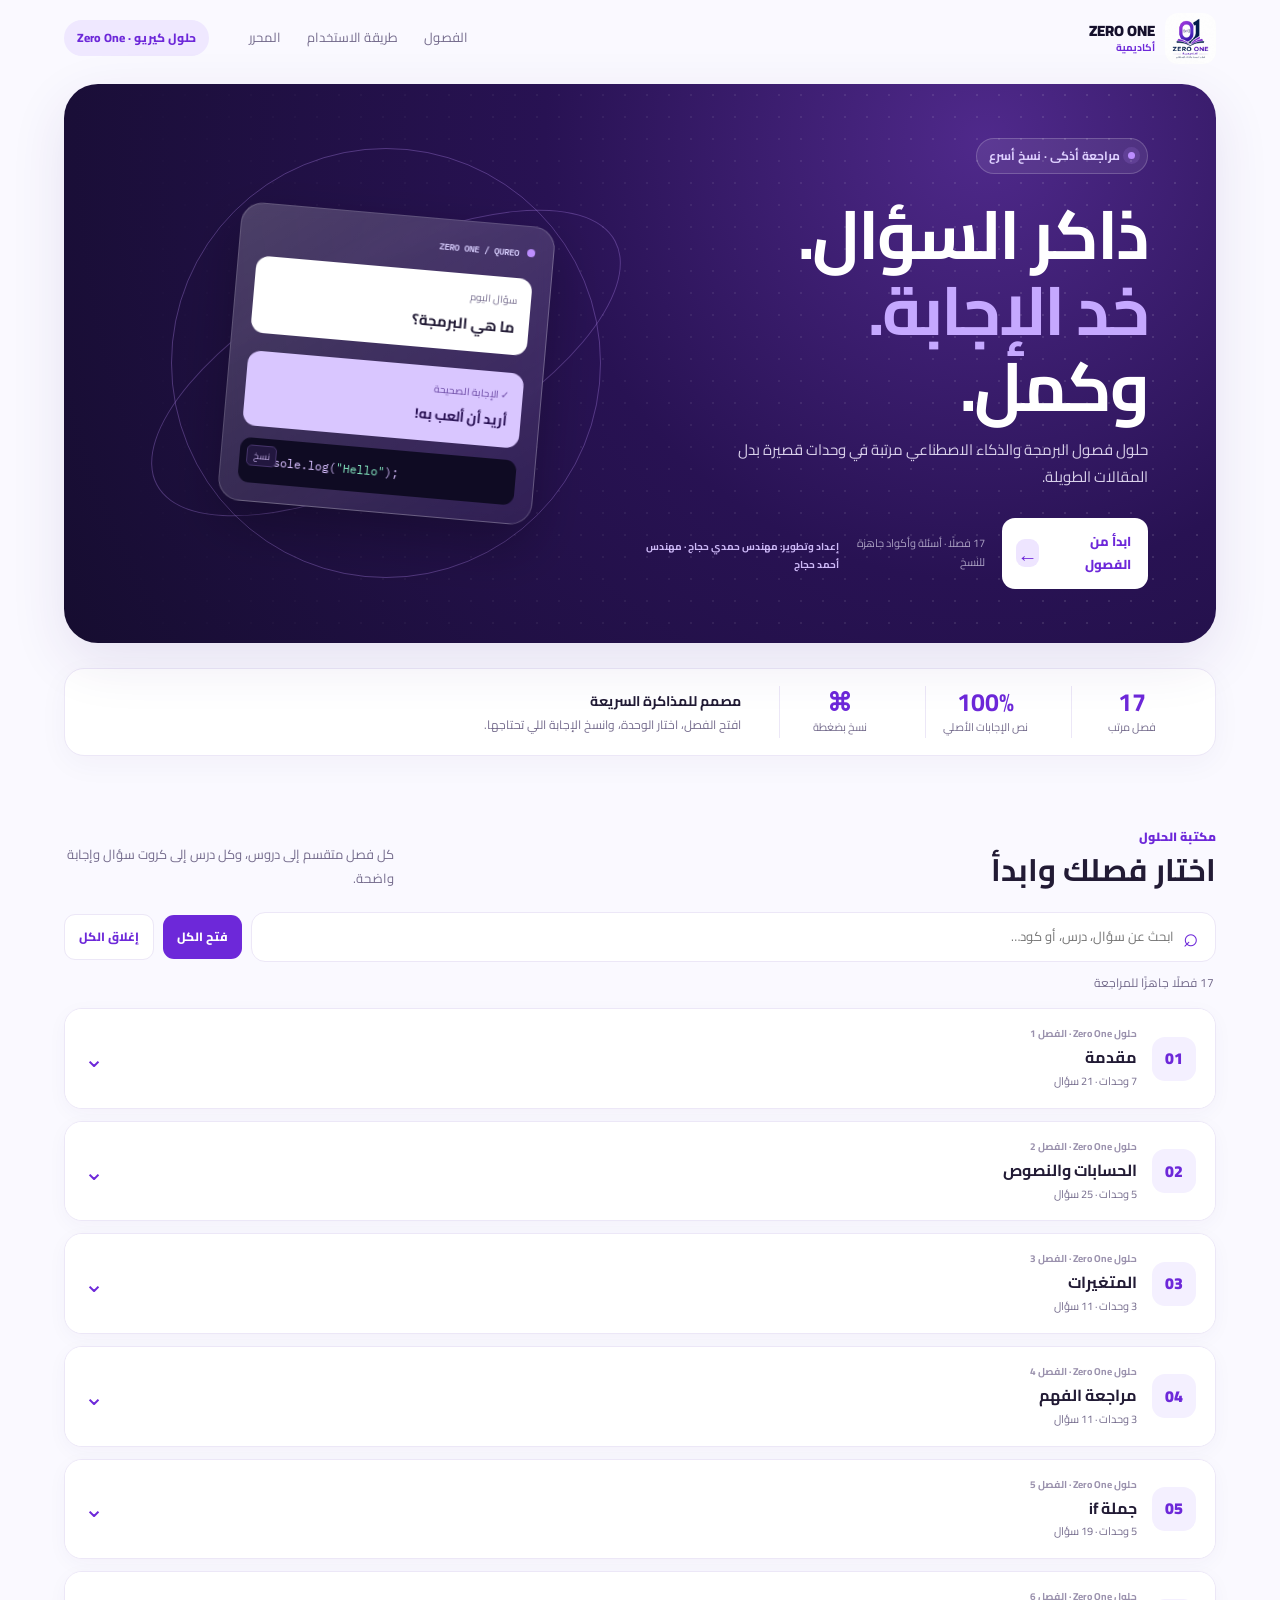
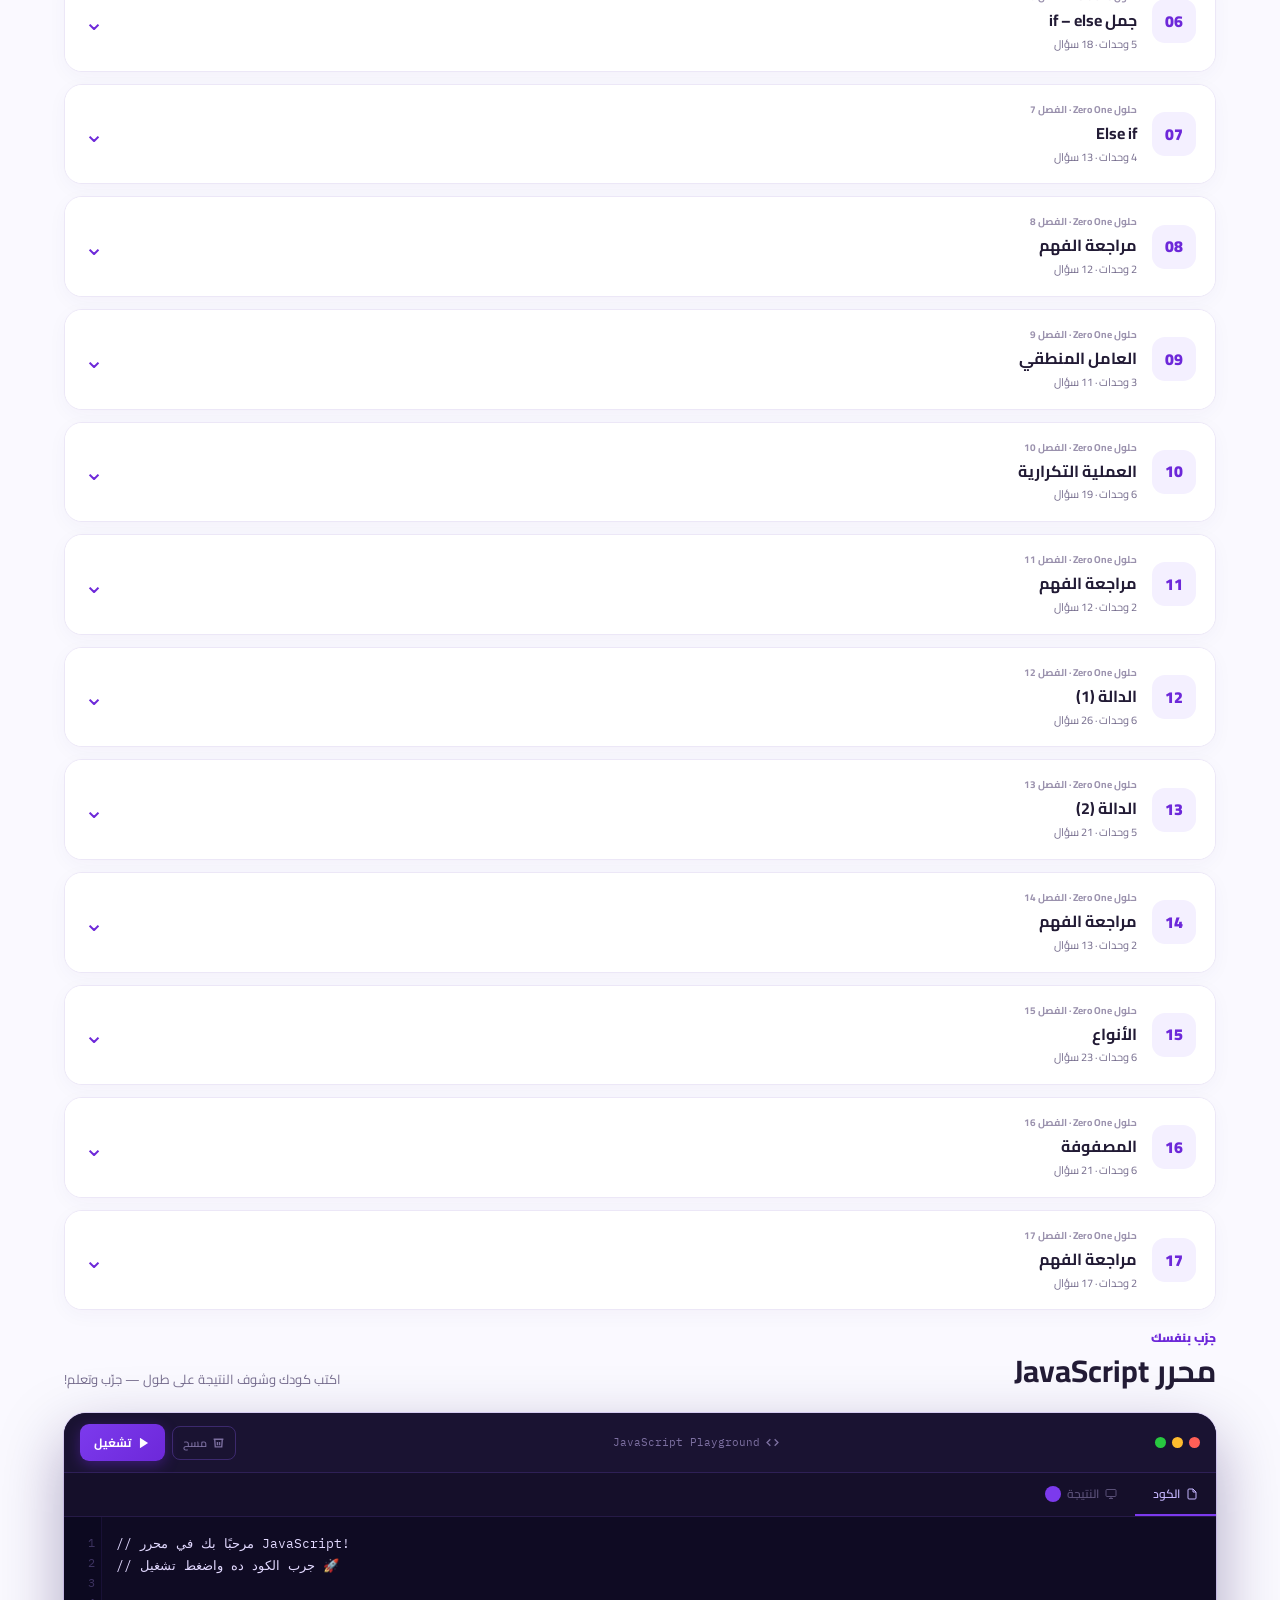
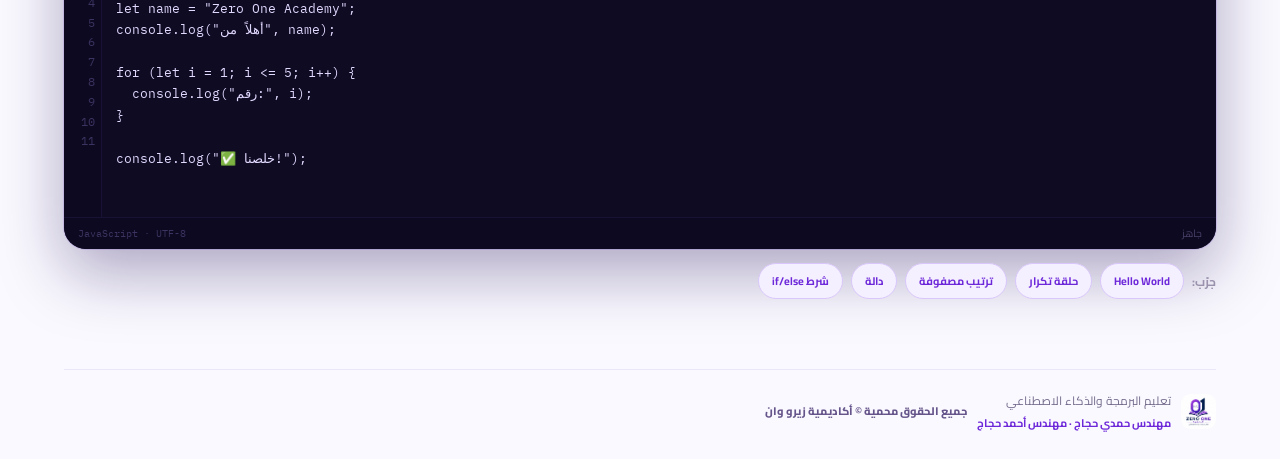
==== commit ed606a80: "feat: add styles for interactive JavaScript playground section" ====
--- a/index.html
+++ b/index.html
@@ -1,4875 +1,8367 @@
 <!DOCTYPE html>
 
-<html dir="rtl" lang="ar"><head><meta charset="utf-8"/><meta content="width=device-width, initial-scale=1" name="viewport"/><meta content="#6d28d9" name="theme-color"/><title>Zero One Academy | حلول كيريو</title><link href="styles.css" rel="stylesheet"/></head>
-<body><main class="app-shell">
-<header class="topbar"><a class="logo-wrap" href="#top"><img alt="Zero One Academy" src="zero-one-logo.jpeg"/><span>ZERO ONE<br/><small>أكاديمية</small></span></a><nav><a href="#chapters">الفصول</a><a href="#how">طريقة الاستخدام</a></nav><div class="topbar-chip">حلول كيريو · Zero One</div></header>
-<section class="hero" id="top"><div class="hero-copy"><span class="pill"><i></i> مراجعة أذكى · نسخ أسرع</span><h1>ذاكر السؤال.<br/><em>خد الإجابة.</em><br/>وكمل.</h1><p>حلول فصول البرمجة والذكاء الاصطناعي مرتبة في وحدات قصيرة بدل المقالات الطويلة.</p><div class="hero-actions"><a class="primary-btn" href="#chapters">ابدأ من الفصول <span>←</span></a><span class="hero-note">17 فصلًا · أسئلة وأكواد جاهزة للنسخ</span><span class="credit-line">إعداد وتطوير: مهندس حمدي حجاج · مهندس أحمد حجاج</span></div></div><div class="hero-visual"><div class="orbit orbit-one"></div><div class="orbit orbit-two"></div><div class="study-card"><div class="mini-top"><span class="mini-dot"></span><span>ZERO ONE / QUREO</span></div><div class="mini-question"><span>سؤال اليوم</span><strong>ما هي البرمجة؟</strong></div><div class="mini-answer"><span>✓ الإجابة الصحيحة</span><b>أريد أن ألعب به!</b></div><div class="mini-code">console.log(<i>"Hello"</i>);<button>نسخ</button></div></div></div></section>
-<section class="stats" id="how"><div><b>17</b><span>فصل مرتب</span></div><div><b>100%</b><span>نص الإجابات الأصلي</span></div><div><b>⌘</b><span>نسخ بضغطة</span></div><div class="stats-text"><strong>مصمم للمذاكرة السريعة</strong><span>افتح الفصل، اختار الوحدة، وانسخ الإجابة اللي تحتاجها.</span></div></section>
-<section class="workspace" id="chapters"><div class="section-intro"><div><span class="section-kicker">مكتبة الحلول</span><h2>اختار فصلك وابدأ</h2></div><p>كل فصل متقسم إلى دروس، وكل درس إلى كروت سؤال وإجابة واضحة.</p></div><div class="toolbar"><label class="search-box"><span>⌕</span><input autocomplete="off" id="searchInput" placeholder="ابحث عن سؤال، درس، أو كود…" type="search"/></label><button class="tool-btn" id="openAll" type="button">فتح الكل</button><button class="tool-btn light" id="closeAll" type="button">إغلاق الكل</button></div><div class="result-count" id="resultCount">17 فصلًا جاهزًا للمراجعة</div><div class="chapters-list"><article class="chapter-card" data-chapter="1" data-search="مقدمة الدرس 1ما هي البرمجة؟ (١) الدرس 2ما هي البرمجة؟ (٢) الدرس 3كيفية استخدام المحرر الدرس 4وحدة التحكم الدرس 5تعليق الدرس 6التعليق خارج البرنامج مراجعة">
-<button aria-expanded="false" class="chapter-trigger" type="button">
-<span class="chapter-id">01</span><span class="chapter-main"><span class="chapter-kicker">حلول Zero One · الفصل 1</span><strong>مقدمة</strong><span class="chapter-meta">7 وحدات · 21 سؤال</span></span><span class="chapter-chevron">⌄</span>
-</button>
-<div class="chapter-content" hidden=""><section class="lesson-panel" data-lesson="الدرس 1ما هي البرمجة؟ (١)">
-<div class="lesson-heading"><span class="lesson-dot">01</span><div><span class="lesson-kicker">وحدة الأسئلة</span><h3>الدرس 1ما هي البرمجة؟ (١)</h3></div><span class="lesson-count">1 سؤال</span></div>
-<div class="qa-grid"><article class="qa-card" data-search="(انضم إلى ريكي في محادثة! أجب عن أسئلة ريكي.) لنلعب على الكمبيوتر لاحقًا! أريد أن ألعب به!">
-<div class="qa-top"><span class="q-number">س01</span><span class="q-label">السؤال</span></div>
-<h4 class="question-text">(انضم إلى ريكي في محادثة! أجب عن أسئلة ريكي.) لنلعب على الكمبيوتر لاحقًا!</h4>
-<div class="answer-box">
-<div class="answer-head"><span class="answer-icon">✓</span><strong>الإجابة الصحيحة</strong><button class="copy-answer" type="button">نسخ الإجابة</button></div>
-<div class="answer-content"><div>
-<ul>
-<li><label><span>أريد أن ألعب به!</span></label></li>
-</ul>
-</div></div>
-</div>
-</article></div>
-</section><section class="lesson-panel" data-lesson="الدرس 2ما هي البرمجة؟ (٢)">
-<div class="lesson-heading"><span class="lesson-dot">02</span><div><span class="lesson-kicker">وحدة الأسئلة</span><h3>الدرس 2ما هي البرمجة؟ (٢)</h3></div><span class="lesson-count">1 سؤال</span></div>
-<div class="qa-grid"><article class="qa-card" data-search="كم عدد لغات البرمجة الموجودة في العالم؟ أكثر من 100 نوع">
-<div class="qa-top"><span class="q-number">س01</span><span class="q-label">السؤال</span></div>
-<h4 class="question-text">كم عدد لغات البرمجة الموجودة في العالم؟</h4>
-<div class="answer-box">
-<div class="answer-head"><span class="answer-icon">✓</span><strong>الإجابة الصحيحة</strong><button class="copy-answer" type="button">نسخ الإجابة</button></div>
-<div class="answer-content"><div>
-<ul>
-<li><label><span>أكثر من 100 نوع</span></label><b><br/></b></li>
-</ul>
-</div></div>
-</div>
-</article></div>
-</section><section class="lesson-panel" data-lesson="الدرس 3كيفية استخدام المحرر">
-<div class="lesson-heading"><span class="lesson-dot">03</span><div><span class="lesson-kicker">وحدة الأسئلة</span><h3>الدرس 3كيفية استخدام المحرر</h3></div><span class="lesson-count">2 سؤال</span></div>
-<div class="qa-grid"><article class="qa-card" data-search='أدخل نفس البرنامج كما في الأسفل. console.log("hello"); نكتب هذا الكود console.log("hello"); ثم نضغط على تشغيل الكود'>
-<div class="qa-top"><span class="q-number">س01</span><span class="q-label">السؤال</span></div>
-<h4 class="question-text">أدخل نفس البرنامج كما في الأسفل. console.log("Hello");</h4>
-<div class="answer-box">
-<div class="answer-head"><span class="answer-icon">✓</span><strong>الإجابة الصحيحة</strong><button class="copy-answer" type="button">نسخ الإجابة</button></div>
-<div class="answer-content"><div>
-<ul>
-<li><label><label><span>نكتب هذا الكود</span></label></label>
-<pre><code>console.log("Hello");<br/></code></pre><p class="run-instruction">ثم نضغط على تشغيل الكود</p>
-<p><b> </b></p>
-</li>
-</ul>
-</div></div>
-</div>
-</article><article class="qa-card" data-search='أدخل نفس البرنامج كما في الأسفل. console.log("good morning"); نكتب هذا الكود console.log("good morning"); ثم نضغط على تشغيل الكود'>
-<div class="qa-top"><span class="q-number">س02</span><span class="q-label">السؤال</span></div>
-<h4 class="question-text">أدخل نفس البرنامج كما في الأسفل. console.log("Good morning");</h4>
-<div class="answer-box">
-<div class="answer-head"><span class="answer-icon">✓</span><strong>الإجابة الصحيحة</strong><button class="copy-answer" type="button">نسخ الإجابة</button></div>
-<div class="answer-content"><div>
-<ul>
-<li><label><label><span>نكتب هذا الكود</span></label></label>
-</li>
-<li>
-<pre><code>console.log("Good morning");</code></pre>
-<p class="run-instruction">ثم نضغط على تشغيل الكود</p>
-</li>
-</ul>
-</div></div>
-</div>
-</article></div>
-</section><section class="lesson-panel" data-lesson="الدرس 4وحدة التحكم">
-<div class="lesson-heading"><span class="lesson-dot">04</span><div><span class="lesson-kicker">وحدة الأسئلة</span><h3>الدرس 4وحدة التحكم</h3></div><span class="lesson-count">5 سؤال</span></div>
-<div class="qa-grid"><article class="qa-card" data-search="ماذا تُسمى الشاشة السوداء التي تكتب فيها برنامجك؟ المحرر">
-<div class="qa-top"><span class="q-number">س01</span><span class="q-label">السؤال</span></div>
-<h4 class="question-text">ماذا تُسمى الشاشة السوداء التي تكتب فيها برنامجك؟</h4>
-<div class="answer-box">
-<div class="answer-head"><span class="answer-icon">✓</span><strong>الإجابة الصحيحة</strong><button class="copy-answer" type="button">نسخ الإجابة</button></div>
-<div class="answer-content"><div>
-<ul>
-<li><label><span>المحرر</span></label><b></b></li>
-</ul>
-</div></div>
-</div>
-</article><article class="qa-card" data-search='أدخل نفس البرنامج كما في الأسفل. console.log("good evening"); نكتب هذا الكود console.log("good evening"); ثم نضغط على تشغيل الكود'>
-<div class="qa-top"><span class="q-number">س02</span><span class="q-label">السؤال</span></div>
-<h4 class="question-text">أدخل نفس البرنامج كما في الأسفل. console.log("Good evening");</h4>
-<div class="answer-box">
-<div class="answer-head"><span class="answer-icon">✓</span><strong>الإجابة الصحيحة</strong><button class="copy-answer" type="button">نسخ الإجابة</button></div>
-<div class="answer-content"><div>
-<ul>
-<li><label><label><span>نكتب هذا الكود</span></label></label>
-</li>
-<li>
-<pre><code>console.log("Good evening");</code></pre>
-<p class="run-instruction">ثم نضغط على تشغيل الكود</p>
-</li>
-</ul>
-</div></div>
-</div>
-</article><article class="qa-card" data-search='أنشئ برنامجك كما يلي: 1. اعرض "good night" في وحدة التحكم نكتب هذا الكود console.log("good night"); ثم نضغط على تشغيل الكود'>
-<div class="qa-top"><span class="q-number">س03</span><span class="q-label">السؤال</span></div>
-<h4 class="question-text">أنشئ برنامجك كما يلي: 1. اعرض "Good night" في وحدة التحكم</h4>
-<div class="answer-box">
-<div class="answer-head"><span class="answer-icon">✓</span><strong>الإجابة الصحيحة</strong><button class="copy-answer" type="button">نسخ الإجابة</button></div>
-<div class="answer-content"><div>
-<ul>
-<li><label><label><span>نكتب هذا الكود</span></label></label>
-</li>
-<li>
-<pre><code>console.log("Good night");</code></pre>
-<p class="run-instruction">ثم نضغط على تشغيل الكود</p>
-</li>
-</ul>
-</div></div>
-</div>
-</article><article class="qa-card" data-search='ابحث عن الأخطاء في برنامجك. بمجرد أن تجد الخطأ، اضغط على "تشغيل الكود". نضغط على تشغيل الكود'>
-<div class="qa-top"><span class="q-number">س04</span><span class="q-label">السؤال</span></div>
-<h4 class="question-text">ابحث عن الأخطاء في برنامجك. بمجرد أن تجد الخطأ، اضغط على "تشغيل الكود".</h4>
-<div class="answer-box">
-<div class="answer-head"><span class="answer-icon">✓</span><strong>الإجابة الصحيحة</strong><button class="copy-answer" type="button">نسخ الإجابة</button></div>
-<div class="answer-content"><div>
-<p class="run-instruction"><span> نضغط على تشغيل الكود</span></p>
-</div></div>
-</div>
-</article><article class="qa-card" data-search='أنشئ برنامجك كما يلي: 1. اعرض "good luck" في وحدة التحكم. نكتب هذا الكود console.log(" good luck "); ثم نضغط على تشغيل الكود'>
-<div class="qa-top"><span class="q-number">س05</span><span class="q-label">السؤال</span></div>
-<h4 class="question-text">أنشئ برنامجك كما يلي: 1. اعرض "Good luck" في وحدة التحكم.</h4>
-<div class="answer-box">
-<div class="answer-head"><span class="answer-icon">✓</span><strong>الإجابة الصحيحة</strong><button class="copy-answer" type="button">نسخ الإجابة</button></div>
-<div class="answer-content"><div>
-<ul>
-<li><label><label><span>نكتب هذا الكود</span></label></label>
-</li>
-<li>
-<pre><code>console.log("</code>Good luck<code>");</code></pre>
-<p class="run-instruction">ثم نضغط على تشغيل الكود</p>
-</li>
-</ul>
-</div></div>
-</div>
-</article></div>
-</section><section class="lesson-panel" data-lesson="الدرس 5تعليق">
-<div class="lesson-heading"><span class="lesson-dot">05</span><div><span class="lesson-kicker">وحدة الأسئلة</span><h3>الدرس 5تعليق</h3></div><span class="lesson-count">2 سؤال</span></div>
-<div class="qa-grid"><article class="qa-card" data-search='انقر على "تشغيل الكود" دون تعديل البرنامج. اضغط على تشغيل الكود'>
-<div class="qa-top"><span class="q-number">س01</span><span class="q-label">السؤال</span></div>
-<h4 class="question-text">انقر على "تشغيل الكود" دون تعديل البرنامج.</h4>
-<div class="answer-box">
-<div class="answer-head"><span class="answer-icon">✓</span><strong>الإجابة الصحيحة</strong><button class="copy-answer" type="button">نسخ الإجابة</button></div>
-<div class="answer-content"><div>
-<ul>
-<li><span>اضغط على تشغيل الكود</span><b></b></li>
-</ul>
-</div></div>
-</div>
-</article><article class="qa-card" data-search="لنعدّل السطر الأول ليصبح نفس البرنامج كما في الأسفل: //when executed, the text is output to the console. نكتب الكود بهذ الشكل //when executed, the text is output to the console. console.log(“hello”); ثم نضغط على تشغيل الكود">
-<div class="qa-top"><span class="q-number">س02</span><span class="q-label">السؤال</span></div>
-<h4 class="question-text">لنعدّل السطر الأول ليصبح نفس البرنامج كما في الأسفل: //When executed, the text is output to the console.</h4>
-<div class="answer-box">
-<div class="answer-head"><span class="answer-icon">✓</span><strong>الإجابة الصحيحة</strong><button class="copy-answer" type="button">نسخ الإجابة</button></div>
-<div class="answer-content"><div>
-<ul>
-<li>
-<p>نكتب الكود بهذ الشكل</p>
-<p>//When executed, the text is output to the console.<br/>console.log(“Hello”);</p>
-</li>
-<li class="run-instruction">
-<p class="run-instruction">ثم نضغط على تشغيل الكود</p>
-</li>
-</ul>
-</div></div>
-</div>
-</article></div>
-</section><section class="lesson-panel" data-lesson="الدرس 6التعليق خارج البرنامج">
-<div class="lesson-heading"><span class="lesson-dot">06</span><div><span class="lesson-kicker">وحدة الأسئلة</span><h3>الدرس 6التعليق خارج البرنامج</h3></div><span class="lesson-count">4 سؤال</span></div>
-<div class="qa-grid"><article class="qa-card" data-search='أنشئ برنامجك كما يلي: 1. ضع تعليقًا بالجملة "greetings for the day". نعدل الكود ليصبح بهذا الشكل //greetings for the day. console.log(“good morning”); console.log(“hello”); console.log(“good evening”);'>
-<div class="qa-top"><span class="q-number">س01</span><span class="q-label">السؤال</span></div>
-<h4 class="question-text">أنشئ برنامجك كما يلي: 1. ضع تعليقًا بالجملة "Greetings for the day".</h4>
-<div class="answer-box">
-<div class="answer-head"><span class="answer-icon">✓</span><strong>الإجابة الصحيحة</strong><button class="copy-answer" type="button">نسخ الإجابة</button></div>
-<div class="answer-content"><div>
-<ul>
-<li>
-<p>نعدل الكود ليصبح بهذا الشكل</p>
-<p>//Greetings for the day.<br/>console.log(“Good morning”);<br/>console.log(“Hello”);<br/>console.log(“Good evening”);</p>
-</li>
-</ul>
-</div></div>
-</div>
-</article><article class="qa-card" data-search='لنعدّل السطر الثاني ليصبح نفس البرنامج كما في الأسفل: //console.log("apple"); نعدل الكود ليصبح بهذا الشكل console.log(“eggs”); //console.log(“apple”); console.log(“milk”); ثم نضغط على تشغيل الكود'>
-<div class="qa-top"><span class="q-number">س02</span><span class="q-label">السؤال</span></div>
-<h4 class="question-text">لنعدّل السطر الثاني ليصبح نفس البرنامج كما في الأسفل: //console.log("Apple");</h4>
-<div class="answer-box">
-<div class="answer-head"><span class="answer-icon">✓</span><strong>الإجابة الصحيحة</strong><button class="copy-answer" type="button">نسخ الإجابة</button></div>
-<div class="answer-content"><div>
-<ul>
-<li>
-<p>نعدل الكود ليصبح بهذا الشكل</p>
-<pre><code>console.log(“Eggs”);
-//console.log(“Apple”);
-console.log(“Milk”);</code></pre>
-</li>
-<li class="run-instruction">
-<p class="run-instruction">ثم نضغط على تشغيل الكود</p>
-<p> </p>
-</li>
-</ul>
-</div></div>
-</div>
-</article><article class="qa-card" data-search='عدّل برنامجك كما يلي: 1. علّق البرنامج الذي يعرض "fish" في وحدة التحكم. نعدل الكود ليصبح بهذا الشكل console.log(“lion”); //console.log(“fish”); console.log(“elephant”); console.log(“giraffe”); ثم نضغط على تشغيل الكود'>
-<div class="qa-top"><span class="q-number">س03</span><span class="q-label">السؤال</span></div>
-<h4 class="question-text">عدّل برنامجك كما يلي: 1. علّق البرنامج الذي يعرض "Fish" في وحدة التحكم.</h4>
-<div class="answer-box">
-<div class="answer-head"><span class="answer-icon">✓</span><strong>الإجابة الصحيحة</strong><button class="copy-answer" type="button">نسخ الإجابة</button></div>
-<div class="answer-content"><div>
-<ul>
-<li>
-<p>نعدل الكود ليصبح بهذا الشكل</p>
-<pre><code>console.log(“Lion”);
-//console.log(“Fish”);
-console.log(“Elephant”);
-console.log(“Giraffe”);</code></pre>
-</li>
-<li class="run-instruction">
-<p class="run-instruction">ثم نضغط على تشغيل الكود</p>
-<p> </p>
-</li>
-</ul>
-</div></div>
-</div>
-</article><article class="qa-card" data-search="هل يبدو كل شيء جيدًا حتى الآن؟ نعم، ممتاز.">
-<div class="qa-top"><span class="q-number">س04</span><span class="q-label">السؤال</span></div>
-<h4 class="question-text">هل يبدو كل شيء جيدًا حتى الآن؟</h4>
-<div class="answer-box">
-<div class="answer-head"><span class="answer-icon">✓</span><strong>الإجابة الصحيحة</strong><button class="copy-answer" type="button">نسخ الإجابة</button></div>
-<div class="answer-content"><div>
-<ul>
-<li><label><span>نعم، ممتاز.</span></label></li>
-</ul>
-</div></div>
-</div>
-</article></div>
-</section><section class="lesson-panel" data-lesson="مراجعة">
-<div class="lesson-heading"><span class="lesson-dot">07</span><div><span class="lesson-kicker">وحدة الأسئلة</span><h3>مراجعة</h3></div><span class="lesson-count">6 سؤال</span></div>
-<div class="qa-grid"><article class="qa-card" data-search='اختر البرنامج الصحيح لعرض "hello" في وحدة التحكم. console.log(“hello”);'>
-<div class="qa-top"><span class="q-number">س01</span><span class="q-label">السؤال</span></div>
-<h4 class="question-text">اختر البرنامج الصحيح لعرض "Hello" في وحدة التحكم.</h4>
-<div class="answer-box">
-<div class="answer-head"><span class="answer-icon">✓</span><strong>الإجابة الصحيحة</strong><button class="copy-answer" type="button">نسخ الإجابة</button></div>
-<div class="answer-content"><div>
-<div>
-<div><bdi>console.log(“Hello”);</bdi></div>
-</div>
-<div>
-<div> </div>
-</div>
-</div></div>
-</div>
-</article><article class="qa-card" data-search='أنشئ برنامجك كما يلي: 1. اعرض "good morning" في وحدة التحكم. نعدل الكود ليصبح بهذا الشكل console.log(“good morning”); ثم نضغط على تشغيل الكود'>
-<div class="qa-top"><span class="q-number">س02</span><span class="q-label">السؤال</span></div>
-<h4 class="question-text">أنشئ برنامجك كما يلي: 1. اعرض "Good morning" في وحدة التحكم.</h4>
-<div class="answer-box">
-<div class="answer-head"><span class="answer-icon">✓</span><strong>الإجابة الصحيحة</strong><button class="copy-answer" type="button">نسخ الإجابة</button></div>
-<div class="answer-content"><div>
-<ul>
-<li>
-<p>نعدل الكود ليصبح بهذا الشكل</p>
-<pre><code>console.log(“Good morning”);</code></pre>
-</li>
-<li class="run-instruction">
-<p class="run-instruction">ثم نضغط على تشغيل الكود</p>
-<p> </p>
-</li>
-</ul>
-</div></div>
-</div>
-</article><article class="qa-card" data-search='أنشئ برنامجك كما يلي: 1. اعرض "programming" في وحدة التحكم. نكتب الكود دة مكان الاجابة console.log(“programming”); ثم نضغط على تشغيل الكود'>
-<div class="qa-top"><span class="q-number">س03</span><span class="q-label">السؤال</span></div>
-<h4 class="question-text">أنشئ برنامجك كما يلي: 1. اعرض "Programming" في وحدة التحكم.</h4>
-<div class="answer-box">
-<div class="answer-head"><span class="answer-icon">✓</span><strong>الإجابة الصحيحة</strong><button class="copy-answer" type="button">نسخ الإجابة</button></div>
-<div class="answer-content"><div>
-<ul>
-<li>
-<p>نكتب الكود دة مكان الاجابة</p>
-<pre><code>console.log(“Programming”);</code></pre>
-</li>
-<li class="run-instruction">
-<p class="run-instruction">ثم نضغط على تشغيل الكود</p>
-<p> </p>
-</li>
-</ul>
-</div></div>
-</div>
-</article><article class="qa-card" data-search='أنشئ برنامجك كما يلي: 1. اعرض "hello" في وحدة التحكم. نكتب الكود دة مكان الاجابة console.log(“hello”); ثم نضغط على تشغيل الكود'>
-<div class="qa-top"><span class="q-number">س04</span><span class="q-label">السؤال</span></div>
-<h4 class="question-text">أنشئ برنامجك كما يلي: 1. اعرض "Hello" في وحدة التحكم.</h4>
-<div class="answer-box">
-<div class="answer-head"><span class="answer-icon">✓</span><strong>الإجابة الصحيحة</strong><button class="copy-answer" type="button">نسخ الإجابة</button></div>
-<div class="answer-content"><div>
-<ul>
-<li>
-<p>نكتب الكود دة مكان الاجابة</p>
-<pre><code>console.log(“Hello”);</code></pre>
-</li>
-<li class="run-instruction">
-<p class="run-instruction">ثم نضغط على تشغيل الكود</p>
-<p> </p>
-</li>
-</ul>
-</div></div>
-</div>
-</article><article class="qa-card" data-search="يرجى اختيار الطريقة الصحيحة لكتابة التعليق. //write your comments here.">
-<div class="qa-top"><span class="q-number">س05</span><span class="q-label">السؤال</span></div>
-<h4 class="question-text">يرجى اختيار الطريقة الصحيحة لكتابة التعليق.</h4>
-<div class="answer-box">
-<div class="answer-head"><span class="answer-icon">✓</span><strong>الإجابة الصحيحة</strong><button class="copy-answer" type="button">نسخ الإجابة</button></div>
-<div class="answer-content"><div>
-<div>
-<div><bdi>//Write your comments here.</bdi></div>
-</div>
-<div>
-<div> </div>
-</div>
-</div></div>
-</div>
-</article><article class="qa-card" data-search="علّق البرنامج بحيث تكون المخرجات كما يلي: hello. my name is cody. نعدل الكود ليصبح بهذا الشكل console.log(“hello.”); console.log(“my name is”); //console.log(“rick.”); console.log(“cody.”); ثم نضغط على تشغيل الكود">
-<div class="qa-top"><span class="q-number">س06</span><span class="q-label">السؤال</span></div>
-<h4 class="question-text">علّق البرنامج بحيث تكون المخرجات كما يلي: Hello. My name is Cody.</h4>
-<div class="answer-box">
-<div class="answer-head"><span class="answer-icon">✓</span><strong>الإجابة الصحيحة</strong><button class="copy-answer" type="button">نسخ الإجابة</button></div>
-<div class="answer-content"><div>
-<ul>
-<li>
-<p>نعدل الكود ليصبح بهذا الشكل</p>
-<pre><code>console.log(“Hello.”);
-console.log(“My name is”);
-//console.log(“Rick.”);
-console.log(“Cody.”);</code></pre>
-</li>
-<li class="run-instruction">
-<p class="run-instruction">ثم نضغط على تشغيل الكود</p>
-<p> </p>
-</li>
-</ul>
-</div></div>
-</div>
-</article></div>
-</section></div>
-</article><article class="chapter-card" data-chapter="2" data-search="الحسابات والنصوص الدرس 1كيف نعرض في وحدة التحكم الدرس 2طرق الحساب الدرس 3التجميع (١) الدرس 4التجميع (٢) مراجعة">
-<button aria-expanded="false" class="chapter-trigger" type="button">
-<span class="chapter-id">02</span><span class="chapter-main"><span class="chapter-kicker">حلول Zero One · الفصل 2</span><strong>الحسابات والنصوص</strong><span class="chapter-meta">5 وحدات · 25 سؤال</span></span><span class="chapter-chevron">⌄</span>
-</button>
-<div class="chapter-content" hidden=""><section class="lesson-panel" data-lesson="الدرس 1كيف نعرض في وحدة التحكم">
-<div class="lesson-heading"><span class="lesson-dot">01</span><div><span class="lesson-kicker">وحدة الأسئلة</span><h3>الدرس 1كيف نعرض في وحدة التحكم</h3></div><span class="lesson-count">5 سؤال</span></div>
-<div class="qa-grid"><article class="qa-card" data-search="هل تتذكر البرنامج الذي يطبع الأحرف في وحدة التحكم (console)؟ بالطبع!">
-<div class="qa-top"><span class="q-number">س01</span><span class="q-label">السؤال</span></div>
-<h4 class="question-text">هل تتذكر البرنامج الذي يطبع الأحرف في وحدة التحكم (Console)؟</h4>
-<div class="answer-box">
-<div class="answer-head"><span class="answer-icon">✓</span><strong>الإجابة الصحيحة</strong><button class="copy-answer" type="button">نسخ الإجابة</button></div>
-<div class="answer-content"><div>
-<ul>
-<li><label><span>بالطبع!</span></label></li>
-</ul>
-</div></div>
-</div>
-</article><article class="qa-card" data-search="أنشئ برنامجك كما يلي: 1. اعرض ||let's calculate.|| في وحدة التحكم. نكتب هذا الكود console.log(&quot;let's calculate.&quot;); ثم نضغط على تشغيل الكود">
-<div class="qa-top"><span class="q-number">س02</span><span class="q-label">السؤال</span></div>
-<h4 class="question-text">أنشئ برنامجك كما يلي: 1. اعرض Let's calculate. في وحدة التحكم.</h4>
-<div class="answer-box">
-<div class="answer-head"><span class="answer-icon">✓</span><strong>الإجابة الصحيحة</strong><button class="copy-answer" type="button">نسخ الإجابة</button></div>
-<div class="answer-content"><div>
-<ul>
-<li><label><label><span>نكتب هذا الكود</span></label></label>
-<pre><code>console.log("Let's calculate.");<br/></code></pre><p class="run-instruction">ثم نضغط على تشغيل الكود</p>
-</li>
-</ul>
-</div></div>
-</div>
-</article><article class="qa-card" data-search='أدخل نفس البرنامج كما في الأسفل: console.log(||1+1||); نكتب هذا الكود console.log("1+1"); ثم نضغط على تشغيل الكود'>
-<div class="qa-top"><span class="q-number">س03</span><span class="q-label">السؤال</span></div>
-<h4 class="question-text">أدخل نفس البرنامج كما في الأسفل: console.log(1+1);</h4>
-<div class="answer-box">
-<div class="answer-head"><span class="answer-icon">✓</span><strong>الإجابة الصحيحة</strong><button class="copy-answer" type="button">نسخ الإجابة</button></div>
-<div class="answer-content"><div>
-<ul>
-<li><label><label><span>نكتب هذا الكود</span></label></label>
-<pre><code>console.log("1+1");<br/></code></pre><p class="run-instruction">ثم نضغط على تشغيل الكود</p>
-</li>
-</ul>
-</div></div>
-</div>
-</article><article class="qa-card" data-search="لنعدّل البرنامج ليصبح نفس ما يلي: console.log(1+1); نكتب هذا الكود console.log(1+1); ثم نضغط على تشغيل الكود">
-<div class="qa-top"><span class="q-number">س04</span><span class="q-label">السؤال</span></div>
-<h4 class="question-text">لنعدّل البرنامج ليصبح نفس ما يلي: console.log(1+1);</h4>
-<div class="answer-box">
-<div class="answer-head"><span class="answer-icon">✓</span><strong>الإجابة الصحيحة</strong><button class="copy-answer" type="button">نسخ الإجابة</button></div>
-<div class="answer-content"><div>
-<ul>
-<li><label><label><span>نكتب هذا الكود</span></label></label>
-<pre><code>console.log(1+1);<br/></code></pre><p class="run-instruction">ثم نضغط على تشغيل الكود</p>
-</li>
-</ul>
-</div></div>
-</div>
-</article><article class="qa-card" data-search="أنشئ برنامجك كما يلي: 1. اجعل الكمبيوتر يحسب 1400+3600 ويعرض نتيجة الحساب في وحدة التحكم. نكتب هذا الكود console.log(1400+3600); ثم نضغط على تشغيل الكود">
-<div class="qa-top"><span class="q-number">س05</span><span class="q-label">السؤال</span></div>
-<h4 class="question-text">أنشئ برنامجك كما يلي: 1. اجعل الكمبيوتر يحسب 1400+3600 ويعرض نتيجة الحساب في وحدة التحكم.</h4>
-<div class="answer-box">
-<div class="answer-head"><span class="answer-icon">✓</span><strong>الإجابة الصحيحة</strong><button class="copy-answer" type="button">نسخ الإجابة</button></div>
-<div class="answer-content"><div>
-<ul>
-<li><label><label><span>نكتب هذا الكود</span></label></label>
-<pre><code>console.log(1400+3600);<br/></code></pre><p class="run-instruction">ثم نضغط على تشغيل الكود</p>
-</li>
-</ul>
-</div></div>
-</div>
-</article></div>
-</section><section class="lesson-panel" data-lesson="الدرس 2طرق الحساب">
-<div class="lesson-heading"><span class="lesson-dot">02</span><div><span class="lesson-kicker">وحدة الأسئلة</span><h3>الدرس 2طرق الحساب</h3></div><span class="lesson-count">5 سؤال</span></div>
-<div class="qa-grid"><article class="qa-card" data-search="أنشئ برنامجك كما يلي: 1. اجعل الكمبيوتر يحسب 432+345 ويعرض نتيجة الحساب في وحدة التحكم. نكتب هذا الكود console.log(432+345); ثم نضغط على تشغيل الكود">
-<div class="qa-top"><span class="q-number">س01</span><span class="q-label">السؤال</span></div>
-<h4 class="question-text">أنشئ برنامجك كما يلي: 1. اجعل الكمبيوتر يحسب 432+345 ويعرض نتيجة الحساب في وحدة التحكم.</h4>
-<div class="answer-box">
-<div class="answer-head"><span class="answer-icon">✓</span><strong>الإجابة الصحيحة</strong><button class="copy-answer" type="button">نسخ الإجابة</button></div>
-<div class="answer-content"><div>
-<ul>
-<li><label><label><span>نكتب هذا الكود</span></label></label>
-<pre><code>console.log(432+345);<br/></code></pre><p class="run-instruction">ثم نضغط على تشغيل الكود</p>
-</li>
-</ul>
-</div></div>
-</div>
-</article><article class="qa-card" data-search="أنشئ برنامجك كما يلي: 1. اجعل الكمبيوتر يحسب 100-50 ويعرض نتيجة الحساب في وحدة التحكم. نكتب هذا الكود console.log(100-50); ثم نضغط على تشغيل الكود">
-<div class="qa-top"><span class="q-number">س02</span><span class="q-label">السؤال</span></div>
-<h4 class="question-text">أنشئ برنامجك كما يلي: 1. اجعل الكمبيوتر يحسب 100-50 ويعرض نتيجة الحساب في وحدة التحكم.</h4>
-<div class="answer-box">
-<div class="answer-head"><span class="answer-icon">✓</span><strong>الإجابة الصحيحة</strong><button class="copy-answer" type="button">نسخ الإجابة</button></div>
-<div class="answer-content"><div>
-<ul>
-<li><label><label><span>نكتب هذا الكود</span></label></label>
-<pre><code>console.log(100-50);<br/></code></pre><p class="run-instruction">ثم نضغط على تشغيل الكود</p>
-</li>
-</ul>
-</div></div>
-</div>
-</article><article class="qa-card" data-search="أنشئ برنامجك كما يلي: 1. اجعل الكمبيوتر يحسب 5×6 ويعرض نتيجة الحساب في وحدة التحكم. نكتب هذا الكود console.log(5*6); ثم نضغط على تشغيل الكود">
-<div class="qa-top"><span class="q-number">س03</span><span class="q-label">السؤال</span></div>
-<h4 class="question-text">أنشئ برنامجك كما يلي: 1. اجعل الكمبيوتر يحسب 5×6 ويعرض نتيجة الحساب في وحدة التحكم.</h4>
-<div class="answer-box">
-<div class="answer-head"><span class="answer-icon">✓</span><strong>الإجابة الصحيحة</strong><button class="copy-answer" type="button">نسخ الإجابة</button></div>
-<div class="answer-content"><div>
-<ul>
-<li><label><label><span>نكتب هذا الكود</span></label></label>
-<pre><code>console.log(5*6);<br/></code></pre><p class="run-instruction">ثم نضغط على تشغيل الكود</p>
-</li>
-</ul>
-</div></div>
-</div>
-</article><article class="qa-card" data-search="أنشئ برنامجك كما يلي: 1. اجعل الكمبيوتر يحسب 10÷5 ويعرض نتيجة الحساب في وحدة التحكم. نكتب هذا الكود console.log(10/5); ثم نضغط على تشغيل الكود">
-<div class="qa-top"><span class="q-number">س04</span><span class="q-label">السؤال</span></div>
-<h4 class="question-text">أنشئ برنامجك كما يلي: 1. اجعل الكمبيوتر يحسب 10÷5 ويعرض نتيجة الحساب في وحدة التحكم.</h4>
-<div class="answer-box">
-<div class="answer-head"><span class="answer-icon">✓</span><strong>الإجابة الصحيحة</strong><button class="copy-answer" type="button">نسخ الإجابة</button></div>
-<div class="answer-content"><div>
-<ul>
-<li><label><label><span>نكتب هذا الكود</span></label></label>
-<pre><code>console.log(10/5);<br/></code></pre><p class="run-instruction">ثم نضغط على تشغيل الكود</p>
-</li>
-</ul>
-</div></div>
-</div>
-</article><article class="qa-card" data-search="نشئ برنامجك كما يلي: 1. اجعل الكمبيوتر يحسب 10000000000 × 10000000000 ويعرض نتيجة الحساب في وحدة التحكم. نكتب هذا الكود console.log(10000000000*10000000000); ثم نضغط على تشغيل الكود">
-<div class="qa-top"><span class="q-number">س05</span><span class="q-label">السؤال</span></div>
-<h4 class="question-text">نشئ برنامجك كما يلي: 1. اجعل الكمبيوتر يحسب 10000000000 × 10000000000 ويعرض نتيجة الحساب في وحدة التحكم.</h4>
-<div class="answer-box">
-<div class="answer-head"><span class="answer-icon">✓</span><strong>الإجابة الصحيحة</strong><button class="copy-answer" type="button">نسخ الإجابة</button></div>
-<div class="answer-content"><div>
-<ul>
-<li><label><label><span>نكتب هذا الكود</span></label></label>
-<pre><code>console.log(10000000000*10000000000);<br/></code></pre><p class="run-instruction">ثم نضغط على تشغيل الكود</p>
-</li>
-</ul>
-</div></div>
-</div>
-</article></div>
-</section><section class="lesson-panel" data-lesson="الدرس 3التجميع (١)">
-<div class="lesson-heading"><span class="lesson-dot">03</span><div><span class="lesson-kicker">وحدة الأسئلة</span><h3>الدرس 3التجميع (١)</h3></div><span class="lesson-count">4 سؤال</span></div>
-<div class="qa-grid"><article class="qa-card" data-search='انقر على "تشغيل الكود" دون تعديل البرنامج. وحدة النقود المستخدمة في الدرس هي "codycoins". نضغط على تشغيل الكود'>
-<div class="qa-top"><span class="q-number">س01</span><span class="q-label">السؤال</span></div>
-<h4 class="question-text">انقر على "تشغيل الكود" دون تعديل البرنامج. وحدة النقود المستخدمة في الدرس هي "codycoins".</h4>
-<div class="answer-box">
-<div class="answer-head"><span class="answer-icon">✓</span><strong>الإجابة الصحيحة</strong><button class="copy-answer" type="button">نسخ الإجابة</button></div>
-<div class="answer-content"><div>
-<ul>
-<li class="run-instruction"><label><label></label></label><code> نضغط على تشغيل الكود</code>
-<p><b> </b></p>
-</li>
-</ul>
-</div></div>
-</div>
-</article><article class="qa-card" data-search='دخل نفس البرنامج كما في الأسفل. وحدة النقود المستخدمة في الدرس هي "codycoins". console.log("set of 2 coffees " + (250 * 2) + " codycoins"); المطلوب هنا نكتب في الاماكن المحددة علامتي + + ليصبح الكود console.log(“set of 2 coffees ” + (250 * 2) + ” codycoins”); ثم نضغط على تشغيل الكود'>
-<div class="qa-top"><span class="q-number">س02</span><span class="q-label">السؤال</span></div>
-<h4 class="question-text">دخل نفس البرنامج كما في الأسفل. وحدة النقود المستخدمة في الدرس هي "codycoins". console.log("Set of 2 coffees " + (250 * 2) + " codycoins");</h4>
-<div class="answer-box">
-<div class="answer-head"><span class="answer-icon">✓</span><strong>الإجابة الصحيحة</strong><button class="copy-answer" type="button">نسخ الإجابة</button></div>
-<div class="answer-content"><div>
-<ul>
-<li>
-<p>المطلوب هنا نكتب في الاماكن المحددة علامتي + +<br/>ليصبح الكود</p>
-<pre><code>console.log(“Set of 2 coffees ” + (250 * 2) + ” codycoins”);</code></pre>
-<p class="run-instruction"><span>ثم نضغط على تشغيل الكود</span></p></li>
-</ul>
-</div></div>
-</div>
-</article><article class="qa-card" data-search='أدخل نفس البرنامج كما في الأسفل. وحدة النقود المستخدمة في الدرس هي "codycoins". console.log("set of 2 coffees " + (250 * 2) + " codycoins"); المطلوب هنا نكتب في المكان المحدد (250 * 2) ليصبح الكود console.log("set of 2 coffees " + (250 * 2) + " codycoins"); ثم نضغط على تشغيل الكود'>
-<div class="qa-top"><span class="q-number">س03</span><span class="q-label">السؤال</span></div>
-<h4 class="question-text">أدخل نفس البرنامج كما في الأسفل. وحدة النقود المستخدمة في الدرس هي "codycoins". console.log("Set of 2 coffees " + (250 * 2) + " codycoins");</h4>
-<div class="answer-box">
-<div class="answer-head"><span class="answer-icon">✓</span><strong>الإجابة الصحيحة</strong><button class="copy-answer" type="button">نسخ الإجابة</button></div>
-<div class="answer-content"><div>
-<ul>
-<li>
-<p>المطلوب هنا نكتب في المكان المحدد (250 * 2)</p>
-<p>ليصبح الكود</p>
-<div>
-<pre><code>console.log("Set of 2 coffees " + (250 * 2) + " codycoins");</code></pre>
-</div>
-<p class="run-instruction"><span>ثم نضغط على تشغيل الكود</span></p>
-</li>
-</ul>
-</div></div>
-</div>
-</article><article class="qa-card" data-search='انقر على "تشغيل الكود" دون تعديل البرنامج. نضغط على تشغيل الكود'>
-<div class="qa-top"><span class="q-number">س04</span><span class="q-label">السؤال</span></div>
-<h4 class="question-text">انقر على "تشغيل الكود" دون تعديل البرنامج.</h4>
-<div class="answer-box">
-<div class="answer-head"><span class="answer-icon">✓</span><strong>الإجابة الصحيحة</strong><button class="copy-answer" type="button">نسخ الإجابة</button></div>
-<div class="answer-content"><div>
-<ul>
-<li class="run-instruction"><label><label></label></label><code> نضغط على تشغيل الكود</code>
-<p><b> </b></p>
-</li>
-</ul>
-</div></div>
-</div>
-</article></div>
-</section><section class="lesson-panel" data-lesson="الدرس 4التجميع (٢)">
-<div class="lesson-heading"><span class="lesson-dot">04</span><div><span class="lesson-kicker">وحدة الأسئلة</span><h3>الدرس 4التجميع (٢)</h3></div><span class="lesson-count">4 سؤال</span></div>
-<div class="qa-grid"><article class="qa-card" data-search="أكمل السطر الثاني من البرنامج كما في الأسفل: console.log(||set of 2 coffees || + (250 * 2) + || codycoins||); console.log(||set of 3 coffees || + (250 * 3) + || codycoins||); نكتب فى المكان المحدد فى الكود + (250 * 3) + ثم نضغط على تشغيل الكود">
-<div class="qa-top"><span class="q-number">س01</span><span class="q-label">السؤال</span></div>
-<h4 class="question-text">أكمل السطر الثاني من البرنامج كما في الأسفل: console.log(Set of 2 coffees  + (250 * 2) +  codycoins); console.log(Set of 3 coffees  + (250 * 3) +  codycoins);</h4>
-<div class="answer-box">
-<div class="answer-head"><span class="answer-icon">✓</span><strong>الإجابة الصحيحة</strong><button class="copy-answer" type="button">نسخ الإجابة</button></div>
-<div class="answer-content"><div>
-<ul>
-<li><label><label><span>نكتب فى المكان المحدد فى الكود + (250 * 3) +</span></label></label>
-<p class="run-instruction">ثم نضغط على تشغيل الكود</p>
-</li>
-</ul>
-</div></div>
-</div>
-</article><article class="qa-card" data-search="أكمل البرنامج كما في الأسفل: console.log(||one muffin || + (320 * 1) + || codycoins||); نكتب فى المكان المحدد فى الكود + (320 * 1) + ثم نضغط على تشغيل الكود">
-<div class="qa-top"><span class="q-number">س02</span><span class="q-label">السؤال</span></div>
-<h4 class="question-text">أكمل البرنامج كما في الأسفل: console.log(One muffin  + (320 * 1) +  codycoins);</h4>
-<div class="answer-box">
-<div class="answer-head"><span class="answer-icon">✓</span><strong>الإجابة الصحيحة</strong><button class="copy-answer" type="button">نسخ الإجابة</button></div>
-<div class="answer-content"><div>
-<ul>
-<li><label><label><span>نكتب فى المكان المحدد فى الكود + (320 * 1) +</span></label></label>
-<p class="run-instruction">ثم نضغط على تشغيل الكود</p>
-</li>
-</ul>
-</div></div>
-</div>
-</article><article class="qa-card" data-search="أنشئ برنامجك كما يلي: 1. اعرض ||two muffins 640 codycoins|| في وحدة التحكم. (ولكن اجعل الكمبيوتر يحسب 320 × 2 (صيغة حساب سعر المافن × عدد المافن) ليظهر 640). نكتب فى المكان المحدد فى الكود ” + (320 * 2) + “ ثم نضغط على تشغيل الكود">
-<div class="qa-top"><span class="q-number">س03</span><span class="q-label">السؤال</span></div>
-<h4 class="question-text">أنشئ برنامجك كما يلي: 1. اعرض Two muffins 640 codycoins في وحدة التحكم. (ولكن اجعل الكمبيوتر يحسب 320 × 2 (صيغة حساب سعر المافن × عدد المافن) ليظهر 640).</h4>
-<div class="answer-box">
-<div class="answer-head"><span class="answer-icon">✓</span><strong>الإجابة الصحيحة</strong><button class="copy-answer" type="button">نسخ الإجابة</button></div>
-<div class="answer-content"><div>
-<ul>
-<li><label><label><span>نكتب فى المكان المحدد فى الكود <b>” + (320 * 2) + “<br/></b></span></label></label>
-<p class="run-instruction">ثم نضغط على تشغيل الكود</p>
-</li>
-</ul>
-</div></div>
-</div>
-</article><article class="qa-card" data-search="هل تستمتع حتى الآن؟ إنه ممتع جداً!">
-<div class="qa-top"><span class="q-number">س04</span><span class="q-label">السؤال</span></div>
-<h4 class="question-text">هل تستمتع حتى الآن؟</h4>
-<div class="answer-box">
-<div class="answer-head"><span class="answer-icon">✓</span><strong>الإجابة الصحيحة</strong><button class="copy-answer" type="button">نسخ الإجابة</button></div>
-<div class="answer-content"><div>
-<ul>
-<li><label><span>إنه ممتع جداً!</span></label>
-<p><b> </b></p>
-</li>
-</ul>
-</div></div>
-</div>
-</article></div>
-</section><section class="lesson-panel" data-lesson="مراجعة">
-<div class="lesson-heading"><span class="lesson-dot">05</span><div><span class="lesson-kicker">وحدة الأسئلة</span><h3>مراجعة</h3></div><span class="lesson-count">7 سؤال</span></div>
-<div class="qa-grid"><article class="qa-card" data-search="اختر البرنامج الصحيح لعرض نتيجة حساب 50+100 في وحدة التحكم. console.log(50 + 100);">
-<div class="qa-top"><span class="q-number">س01</span><span class="q-label">السؤال</span></div>
-<h4 class="question-text">اختر البرنامج الصحيح لعرض نتيجة حساب 50+100 في وحدة التحكم.</h4>
-<div class="answer-box">
-<div class="answer-head"><span class="answer-icon">✓</span><strong>الإجابة الصحيحة</strong><button class="copy-answer" type="button">نسخ الإجابة</button></div>
-<div class="answer-content"><div>
-<div>
-<div>console.log(50 + 100);</div>
-</div>
-<div>
-<div> </div>
-</div>
-</div></div>
-</div>
-</article><article class="qa-card" data-search="اختر الرمز الصحيح للقسمة المستخدم في البرنامج. /">
-<div class="qa-top"><span class="q-number">س02</span><span class="q-label">السؤال</span></div>
-<h4 class="question-text">اختر الرمز الصحيح للقسمة المستخدم في البرنامج.</h4>
-<div class="answer-box">
-<div class="answer-head"><span class="answer-icon">✓</span><strong>الإجابة الصحيحة</strong><button class="copy-answer" type="button">نسخ الإجابة</button></div>
-<div class="answer-content"><div>
-<ul>
-<li>
-<p>/</p>
-</li>
-</ul>
-</div></div>
-</div>
-</article><article class="qa-card" data-search="اجعل الكمبيوتر يحسب 19+40 ويعرض نتيجة الحساب في وحدة التحكم. نكتب الكود دة مكان الاجابة console.log(19+40); ثم نضغط على تشغيل الكود">
-<div class="qa-top"><span class="q-number">س03</span><span class="q-label">السؤال</span></div>
-<h4 class="question-text">اجعل الكمبيوتر يحسب 19+40 ويعرض نتيجة الحساب في وحدة التحكم.</h4>
-<div class="answer-box">
-<div class="answer-head"><span class="answer-icon">✓</span><strong>الإجابة الصحيحة</strong><button class="copy-answer" type="button">نسخ الإجابة</button></div>
-<div class="answer-content"><div>
-<ul>
-<li>
-<p>نكتب الكود دة مكان الاجابة</p>
-<pre><code>console.log(19+40);</code></pre>
-</li>
-<li class="run-instruction">
-<p class="run-instruction">ثم نضغط على تشغيل الكود</p>
-<p> </p>
-</li>
-</ul>
-</div></div>
-</div>
-</article><article class="qa-card" data-search="اجعل الكمبيوتر يحسب 7-2 ويعرض نتيجة الحساب في وحدة التحكم. نكتب الكود دة مكان الاجابة console.log(7-2); ثم نضغط على تشغيل الكود">
-<div class="qa-top"><span class="q-number">س04</span><span class="q-label">السؤال</span></div>
-<h4 class="question-text">اجعل الكمبيوتر يحسب 7-2 ويعرض نتيجة الحساب في وحدة التحكم.</h4>
-<div class="answer-box">
-<div class="answer-head"><span class="answer-icon">✓</span><strong>الإجابة الصحيحة</strong><button class="copy-answer" type="button">نسخ الإجابة</button></div>
-<div class="answer-content"><div>
-<ul>
-<li>
-<p>نكتب الكود دة مكان الاجابة</p>
-<pre><code>console.log(7-2);</code></pre>
-</li>
-<li class="run-instruction">
-<p class="run-instruction">ثم نضغط على تشغيل الكود</p>
-<p> </p>
-</li>
-</ul>
-</div></div>
-</div>
-</article><article class="qa-card" data-search="اجعل الكمبيوتر يحسب 15 ÷ 5 ويعرض نتيجة الحساب في وحدة التحكم. نكتب الكود دة مكان الاجابة console.log(15/5); ثم نضغط على تشغيل الكود">
-<div class="qa-top"><span class="q-number">س05</span><span class="q-label">السؤال</span></div>
-<h4 class="question-text">اجعل الكمبيوتر يحسب 15 ÷ 5 ويعرض نتيجة الحساب في وحدة التحكم.</h4>
-<div class="answer-box">
-<div class="answer-head"><span class="answer-icon">✓</span><strong>الإجابة الصحيحة</strong><button class="copy-answer" type="button">نسخ الإجابة</button></div>
-<div class="answer-content"><div>
-<ul>
-<li>
-<p>نكتب الكود دة مكان الاجابة</p>
-<pre><code>console.log(15/5);</code></pre>
-</li>
-<li class="run-instruction">
-<p class="run-instruction">ثم نضغط على تشغيل الكود</p>
-<p> </p>
-</li>
-</ul>
-</div></div>
-</div>
-</article><article class="qa-card" data-search='اختر البرنامج الصحيح لعرض "today is the 17th. 7 days ago was the 10th." في وحدة التحكم. console.log(“today is the 17th.7 days ago was the ” + (17 – 7) + “th.”);'>
-<div class="qa-top"><span class="q-number">س06</span><span class="q-label">السؤال</span></div>
-<h4 class="question-text">اختر البرنامج الصحيح لعرض "Today is the 17th. 7 days ago was the 10th." في وحدة التحكم.</h4>
-<div class="answer-box">
-<div class="answer-head"><span class="answer-icon">✓</span><strong>الإجابة الصحيحة</strong><button class="copy-answer" type="button">نسخ الإجابة</button></div>
-<div class="answer-content"><div>
-<pre><code>console.log(“Today is the 17th.7 days ago was the ” + (17 – 7) + “th.”);</code></pre>
-</div></div>
-</div>
-</article><article class="qa-card" data-search='اجعل الكمبيوتر يحسب 2*5 ويعرض "the answer is 10." في وحدة التحكم. نكتب الكود دة مكان الاجابة console.log(“the answer is ” + (2*5) + “.”); ثم نضغط على تشغيل الكود'>
-<div class="qa-top"><span class="q-number">س07</span><span class="q-label">السؤال</span></div>
-<h4 class="question-text">اجعل الكمبيوتر يحسب 2*5 ويعرض "The answer is 10." في وحدة التحكم.</h4>
-<div class="answer-box">
-<div class="answer-head"><span class="answer-icon">✓</span><strong>الإجابة الصحيحة</strong><button class="copy-answer" type="button">نسخ الإجابة</button></div>
-<div class="answer-content"><div>
-<ul>
-<li>
-<p>نكتب الكود دة مكان الاجابة</p>
-<pre><code>console.log(“The answer is ” + (2*5) + “.”);</code></pre>
-</li>
-<li class="run-instruction">
-<p class="run-instruction">ثم نضغط على تشغيل الكود</p>
-<p> </p>
-</li>
-</ul>
-</div></div>
-</div>
-</article></div>
-</section></div>
-</article><article class="chapter-card" data-chapter="3" data-search="المتغيرات الدرس 1الإعلانات والإسنادات الدرس 2تدريب على المتغيّرات مراجعة">
-<button aria-expanded="false" class="chapter-trigger" type="button">
-<span class="chapter-id">03</span><span class="chapter-main"><span class="chapter-kicker">حلول Zero One · الفصل 3</span><strong>المتغيرات</strong><span class="chapter-meta">3 وحدات · 11 سؤال</span></span><span class="chapter-chevron">⌄</span>
-</button>
-<div class="chapter-content" hidden=""><section class="lesson-panel" data-lesson="الدرس 1الإعلانات والإسنادات">
-<div class="lesson-heading"><span class="lesson-dot">01</span><div><span class="lesson-kicker">وحدة الأسئلة</span><h3>الدرس 1الإعلانات والإسنادات</h3></div><span class="lesson-count">2 سؤال</span></div>
-<div class="qa-grid"><article class="qa-card" data-search="1- أنشئ برنامجًا لعرض قيمة المتغيّر fish في وحدة التحكم. أدخل نفس البرنامج كما في الأسفل. console.log(fish); نكتب هذا الكود فى المكان الفارغ فى الكود فى السطر الخامس console.log(fish); ثم نضغط على تشغيل الكود">
-<div class="qa-top"><span class="q-number">س01</span><span class="q-label">السؤال</span></div>
-<h4 class="question-text">1- أنشئ برنامجًا لعرض قيمة المتغيّر fish في وحدة التحكم. أدخل نفس البرنامج كما في الأسفل. console.log(fish);</h4>
-<div class="answer-box">
-<div class="answer-head"><span class="answer-icon">✓</span><strong>الإجابة الصحيحة</strong><button class="copy-answer" type="button">نسخ الإجابة</button></div>
-<div class="answer-content"><div>
-<ul>
-<li><label><label><span>نكتب هذا الكود فى المكان الفارغ فى الكود فى السطر الخامس</span></label></label>
-</li>
-<li>
-<div>
-<pre><code>console.log(fish);</code></pre>
-</div>
-<p class="run-instruction">ثم نضغط على تشغيل الكود</p>
-<p> </p>
-</li>
-</ul>
-</div></div>
-</div>
-</article><article class="qa-card" data-search='2- أنشئ برنامجًا يعرض "fish" في وحدة التحكم. أدخل نفس البرنامج كما في الأسفل. console.log("fish"); نكتب هذا الكود فى المكان الفارغ فى الكود فى السطر الخامس console.log("fish"); ثم نضغط على تشغيل الكود'>
-<div class="qa-top"><span class="q-number">س02</span><span class="q-label">السؤال</span></div>
-<h4 class="question-text">2- أنشئ برنامجًا يعرض "fish" في وحدة التحكم. أدخل نفس البرنامج كما في الأسفل. console.log("fish");</h4>
-<div class="answer-box">
-<div class="answer-head"><span class="answer-icon">✓</span><strong>الإجابة الصحيحة</strong><button class="copy-answer" type="button">نسخ الإجابة</button></div>
-<div class="answer-content"><div>
-<ul>
-<li><label><label><span>نكتب هذا الكود فى المكان الفارغ فى الكود فى السطر الخامس</span></label></label>
-</li>
-<li>
-<div>
-<div>
-<pre><code>console.log("fish");</code></pre>
-</div>
-</div>
-<p class="run-instruction">ثم نضغط على تشغيل الكود</p>
-<p> </p>
-</li>
-</ul>
-</div></div>
-</div>
-</article></div>
-</section><section class="lesson-panel" data-lesson="الدرس 2تدريب على المتغيّرات">
-<div class="lesson-heading"><span class="lesson-dot">02</span><div><span class="lesson-kicker">وحدة الأسئلة</span><h3>الدرس 2تدريب على المتغيّرات</h3></div><span class="lesson-count">3 سؤال</span></div>
-<div class="qa-grid"><article class="qa-card" data-search="1- أعلن المتغيّر fish، وأسند له 0، ثم أسند له fish + 8، ثم أسند له fish + 12، وأنشئ برنامجًا لعرض قيمة المتغيّر في وحدة التحكم. أدخل نفس البرنامج كما في الأسفل. let fish; fish = 0; fish = fish + 8; fish = fish + 12; console.log(fish); نكتب الكود التالى let fish;
+<html dir="rtl" lang="ar">
+
+<head>
+	<meta charset="utf-8" />
+	<meta content="width=device-width, initial-scale=1" name="viewport" />
+	<meta content="#6d28d9" name="theme-color" />
+	<title>Zero One Academy | حلول كيريو</title>
+	<link href="styles.css" rel="stylesheet" />
+</head>
+
+<body>
+	<main class="app-shell">
+		<header class="topbar"><a class="logo-wrap" href="#top"><img alt="Zero One Academy"
+					src="zero-one-logo.jpeg" /><span>ZERO ONE<br /><small>أكاديمية</small></span></a>
+			<nav><a href="#chapters">الفصول</a><a href="#how">طريقة الاستخدام</a><a href="#playground">المحرر</a></nav>
+			<div class="topbar-chip">حلول كيريو · Zero One</div>
+		</header>
+		<section class="hero" id="top">
+			<div class="hero-copy"><span class="pill"><i></i> مراجعة أذكى · نسخ أسرع</span>
+				<h1>ذاكر السؤال.<br /><em>خد الإجابة.</em><br />وكمل.</h1>
+				<p>حلول فصول البرمجة والذكاء الاصطناعي مرتبة في وحدات قصيرة بدل المقالات الطويلة.</p>
+				<div class="hero-actions"><a class="primary-btn" href="#chapters">ابدأ من الفصول <span>←</span></a><span
+						class="hero-note">17 فصلًا · أسئلة وأكواد جاهزة للنسخ</span><span class="credit-line">إعداد
+						وتطوير: مهندس حمدي حجاج · مهندس أحمد حجاج</span></div>
+			</div>
+			<div class="hero-visual">
+				<div class="orbit orbit-one"></div>
+				<div class="orbit orbit-two"></div>
+				<div class="study-card">
+					<div class="mini-top"><span class="mini-dot"></span><span>ZERO ONE / QUREO</span></div>
+					<div class="mini-question"><span>سؤال اليوم</span><strong>ما هي البرمجة؟</strong></div>
+					<div class="mini-answer"><span>✓ الإجابة الصحيحة</span><b>أريد أن ألعب به!</b></div>
+					<div class="mini-code">console.log(<i>"Hello"</i>);<button>نسخ</button></div>
+				</div>
+			</div>
+		</section>
+		<section class="stats" id="how">
+			<div><b>17</b><span>فصل مرتب</span></div>
+			<div><b>100%</b><span>نص الإجابات الأصلي</span></div>
+			<div><b>⌘</b><span>نسخ بضغطة</span></div>
+			<div class="stats-text"><strong>مصمم للمذاكرة السريعة</strong><span>افتح الفصل، اختار الوحدة، وانسخ الإجابة
+					اللي تحتاجها.</span></div>
+		</section>
+		<section class="workspace" id="chapters">
+			<div class="section-intro">
+				<div><span class="section-kicker">مكتبة الحلول</span>
+					<h2>اختار فصلك وابدأ</h2>
+				</div>
+				<p>كل فصل متقسم إلى دروس، وكل درس إلى كروت سؤال وإجابة واضحة.</p>
+			</div>
+			<div class="toolbar"><label class="search-box"><span>⌕</span><input autocomplete="off" id="searchInput"
+						placeholder="ابحث عن سؤال، درس، أو كود…" type="search" /></label><button class="tool-btn"
+					id="openAll" type="button">فتح الكل</button><button class="tool-btn light" id="closeAll"
+					type="button">إغلاق الكل</button></div>
+			<div class="result-count" id="resultCount">17 فصلًا جاهزًا للمراجعة</div>
+			<div class="chapters-list">
+				<article class="chapter-card" data-chapter="1"
+					data-search="مقدمة الدرس 1ما هي البرمجة؟ (١) الدرس 2ما هي البرمجة؟ (٢) الدرس 3كيفية استخدام المحرر الدرس 4وحدة التحكم الدرس 5تعليق الدرس 6التعليق خارج البرنامج مراجعة">
+					<button aria-expanded="false" class="chapter-trigger" type="button">
+						<span class="chapter-id">01</span><span class="chapter-main"><span class="chapter-kicker">حلول
+								Zero One · الفصل 1</span><strong>مقدمة</strong><span class="chapter-meta">7 وحدات · 21
+								سؤال</span></span><span class="chapter-chevron">⌄</span>
+					</button>
+					<div class="chapter-content" hidden="">
+						<section class="lesson-panel" data-lesson="الدرس 1ما هي البرمجة؟ (١)">
+							<div class="lesson-heading"><span class="lesson-dot">01</span>
+								<div><span class="lesson-kicker">وحدة الأسئلة</span>
+									<h3>الدرس 1ما هي البرمجة؟ (١)</h3>
+								</div><span class="lesson-count">1 سؤال</span>
+							</div>
+							<div class="qa-grid">
+								<article class="qa-card"
+									data-search="(انضم إلى ريكي في محادثة! أجب عن أسئلة ريكي.) لنلعب على الكمبيوتر لاحقًا! أريد أن ألعب به!">
+									<div class="qa-top"><span class="q-number">س01</span><span
+											class="q-label">السؤال</span></div>
+									<h4 class="question-text">(انضم إلى ريكي في محادثة! أجب عن أسئلة ريكي.) لنلعب على
+										الكمبيوتر لاحقًا!</h4>
+									<div class="answer-box">
+										<div class="answer-head"><span class="answer-icon">✓</span><strong>الإجابة
+												الصحيحة</strong><button class="copy-answer" type="button">نسخ
+												الإجابة</button></div>
+										<div class="answer-content">
+											<div>
+												<ul>
+													<li><label><span>أريد أن ألعب به!</span></label></li>
+												</ul>
+											</div>
+										</div>
+									</div>
+								</article>
+							</div>
+						</section>
+						<section class="lesson-panel" data-lesson="الدرس 2ما هي البرمجة؟ (٢)">
+							<div class="lesson-heading"><span class="lesson-dot">02</span>
+								<div><span class="lesson-kicker">وحدة الأسئلة</span>
+									<h3>الدرس 2ما هي البرمجة؟ (٢)</h3>
+								</div><span class="lesson-count">1 سؤال</span>
+							</div>
+							<div class="qa-grid">
+								<article class="qa-card"
+									data-search="كم عدد لغات البرمجة الموجودة في العالم؟ أكثر من 100 نوع">
+									<div class="qa-top"><span class="q-number">س01</span><span
+											class="q-label">السؤال</span></div>
+									<h4 class="question-text">كم عدد لغات البرمجة الموجودة في العالم؟</h4>
+									<div class="answer-box">
+										<div class="answer-head"><span class="answer-icon">✓</span><strong>الإجابة
+												الصحيحة</strong><button class="copy-answer" type="button">نسخ
+												الإجابة</button></div>
+										<div class="answer-content">
+											<div>
+												<ul>
+													<li><label><span>أكثر من 100 نوع</span></label><b><br /></b></li>
+												</ul>
+											</div>
+										</div>
+									</div>
+								</article>
+							</div>
+						</section>
+						<section class="lesson-panel" data-lesson="الدرس 3كيفية استخدام المحرر">
+							<div class="lesson-heading"><span class="lesson-dot">03</span>
+								<div><span class="lesson-kicker">وحدة الأسئلة</span>
+									<h3>الدرس 3كيفية استخدام المحرر</h3>
+								</div><span class="lesson-count">2 سؤال</span>
+							</div>
+							<div class="qa-grid">
+								<article class="qa-card"
+									data-search='أدخل نفس البرنامج كما في الأسفل. console.log("hello"); نكتب هذا الكود console.log("hello"); ثم نضغط على تشغيل الكود'>
+									<div class="qa-top"><span class="q-number">س01</span><span
+											class="q-label">السؤال</span></div>
+									<h4 class="question-text">أدخل نفس البرنامج كما في الأسفل. console.log("Hello");
+									</h4>
+									<div class="answer-box">
+										<div class="answer-head"><span class="answer-icon">✓</span><strong>الإجابة
+												الصحيحة</strong><button class="copy-answer" type="button">نسخ
+												الإجابة</button></div>
+										<div class="answer-content">
+											<div>
+												<ul>
+													<li><label><label><span>نكتب هذا الكود</span></label></label>
+														<pre><code>console.log("Hello");<br/></code></pre>
+														<p class="run-instruction">ثم نضغط على تشغيل الكود</p>
+														<p><b> </b></p>
+													</li>
+												</ul>
+											</div>
+										</div>
+									</div>
+								</article>
+								<article class="qa-card"
+									data-search='أدخل نفس البرنامج كما في الأسفل. console.log("good morning"); نكتب هذا الكود console.log("good morning"); ثم نضغط على تشغيل الكود'>
+									<div class="qa-top"><span class="q-number">س02</span><span
+											class="q-label">السؤال</span></div>
+									<h4 class="question-text">أدخل نفس البرنامج كما في الأسفل. console.log("Good
+										morning");</h4>
+									<div class="answer-box">
+										<div class="answer-head"><span class="answer-icon">✓</span><strong>الإجابة
+												الصحيحة</strong><button class="copy-answer" type="button">نسخ
+												الإجابة</button></div>
+										<div class="answer-content">
+											<div>
+												<ul>
+													<li><label><label><span>نكتب هذا الكود</span></label></label>
+													</li>
+													<li>
+														<pre><code>console.log("Good morning");</code></pre>
+														<p class="run-instruction">ثم نضغط على تشغيل الكود</p>
+													</li>
+												</ul>
+											</div>
+										</div>
+									</div>
+								</article>
+							</div>
+						</section>
+						<section class="lesson-panel" data-lesson="الدرس 4وحدة التحكم">
+							<div class="lesson-heading"><span class="lesson-dot">04</span>
+								<div><span class="lesson-kicker">وحدة الأسئلة</span>
+									<h3>الدرس 4وحدة التحكم</h3>
+								</div><span class="lesson-count">5 سؤال</span>
+							</div>
+							<div class="qa-grid">
+								<article class="qa-card"
+									data-search="ماذا تُسمى الشاشة السوداء التي تكتب فيها برنامجك؟ المحرر">
+									<div class="qa-top"><span class="q-number">س01</span><span
+											class="q-label">السؤال</span></div>
+									<h4 class="question-text">ماذا تُسمى الشاشة السوداء التي تكتب فيها برنامجك؟</h4>
+									<div class="answer-box">
+										<div class="answer-head"><span class="answer-icon">✓</span><strong>الإجابة
+												الصحيحة</strong><button class="copy-answer" type="button">نسخ
+												الإجابة</button></div>
+										<div class="answer-content">
+											<div>
+												<ul>
+													<li><label><span>المحرر</span></label><b></b></li>
+												</ul>
+											</div>
+										</div>
+									</div>
+								</article>
+								<article class="qa-card"
+									data-search='أدخل نفس البرنامج كما في الأسفل. console.log("good evening"); نكتب هذا الكود console.log("good evening"); ثم نضغط على تشغيل الكود'>
+									<div class="qa-top"><span class="q-number">س02</span><span
+											class="q-label">السؤال</span></div>
+									<h4 class="question-text">أدخل نفس البرنامج كما في الأسفل. console.log("Good
+										evening");</h4>
+									<div class="answer-box">
+										<div class="answer-head"><span class="answer-icon">✓</span><strong>الإجابة
+												الصحيحة</strong><button class="copy-answer" type="button">نسخ
+												الإجابة</button></div>
+										<div class="answer-content">
+											<div>
+												<ul>
+													<li><label><label><span>نكتب هذا الكود</span></label></label>
+													</li>
+													<li>
+														<pre><code>console.log("Good evening");</code></pre>
+														<p class="run-instruction">ثم نضغط على تشغيل الكود</p>
+													</li>
+												</ul>
+											</div>
+										</div>
+									</div>
+								</article>
+								<article class="qa-card"
+									data-search='أنشئ برنامجك كما يلي: 1. اعرض "good night" في وحدة التحكم نكتب هذا الكود console.log("good night"); ثم نضغط على تشغيل الكود'>
+									<div class="qa-top"><span class="q-number">س03</span><span
+											class="q-label">السؤال</span></div>
+									<h4 class="question-text">أنشئ برنامجك كما يلي: 1. اعرض "Good night" في وحدة التحكم
+									</h4>
+									<div class="answer-box">
+										<div class="answer-head"><span class="answer-icon">✓</span><strong>الإجابة
+												الصحيحة</strong><button class="copy-answer" type="button">نسخ
+												الإجابة</button></div>
+										<div class="answer-content">
+											<div>
+												<ul>
+													<li><label><label><span>نكتب هذا الكود</span></label></label>
+													</li>
+													<li>
+														<pre><code>console.log("Good night");</code></pre>
+														<p class="run-instruction">ثم نضغط على تشغيل الكود</p>
+													</li>
+												</ul>
+											</div>
+										</div>
+									</div>
+								</article>
+								<article class="qa-card"
+									data-search='ابحث عن الأخطاء في برنامجك. بمجرد أن تجد الخطأ، اضغط على "تشغيل الكود". نضغط على تشغيل الكود'>
+									<div class="qa-top"><span class="q-number">س04</span><span
+											class="q-label">السؤال</span></div>
+									<h4 class="question-text">ابحث عن الأخطاء في برنامجك. بمجرد أن تجد الخطأ، اضغط على
+										"تشغيل الكود".</h4>
+									<div class="answer-box">
+										<div class="answer-head"><span class="answer-icon">✓</span><strong>الإجابة
+												الصحيحة</strong><button class="copy-answer" type="button">نسخ
+												الإجابة</button></div>
+										<div class="answer-content">
+											<div>
+												<p class="run-instruction"><span> نضغط على تشغيل الكود</span></p>
+											</div>
+										</div>
+									</div>
+								</article>
+								<article class="qa-card"
+									data-search='أنشئ برنامجك كما يلي: 1. اعرض "good luck" في وحدة التحكم. نكتب هذا الكود console.log(" good luck "); ثم نضغط على تشغيل الكود'>
+									<div class="qa-top"><span class="q-number">س05</span><span
+											class="q-label">السؤال</span></div>
+									<h4 class="question-text">أنشئ برنامجك كما يلي: 1. اعرض "Good luck" في وحدة التحكم.
+									</h4>
+									<div class="answer-box">
+										<div class="answer-head"><span class="answer-icon">✓</span><strong>الإجابة
+												الصحيحة</strong><button class="copy-answer" type="button">نسخ
+												الإجابة</button></div>
+										<div class="answer-content">
+											<div>
+												<ul>
+													<li><label><label><span>نكتب هذا الكود</span></label></label>
+													</li>
+													<li>
+														<pre><code>console.log("</code>Good luck<code>");</code></pre>
+														<p class="run-instruction">ثم نضغط على تشغيل الكود</p>
+													</li>
+												</ul>
+											</div>
+										</div>
+									</div>
+								</article>
+							</div>
+						</section>
+						<section class="lesson-panel" data-lesson="الدرس 5تعليق">
+							<div class="lesson-heading"><span class="lesson-dot">05</span>
+								<div><span class="lesson-kicker">وحدة الأسئلة</span>
+									<h3>الدرس 5تعليق</h3>
+								</div><span class="lesson-count">2 سؤال</span>
+							</div>
+							<div class="qa-grid">
+								<article class="qa-card"
+									data-search='انقر على "تشغيل الكود" دون تعديل البرنامج. اضغط على تشغيل الكود'>
+									<div class="qa-top"><span class="q-number">س01</span><span
+											class="q-label">السؤال</span></div>
+									<h4 class="question-text">انقر على "تشغيل الكود" دون تعديل البرنامج.</h4>
+									<div class="answer-box">
+										<div class="answer-head"><span class="answer-icon">✓</span><strong>الإجابة
+												الصحيحة</strong><button class="copy-answer" type="button">نسخ
+												الإجابة</button></div>
+										<div class="answer-content">
+											<div>
+												<ul>
+													<li><span>اضغط على تشغيل الكود</span><b></b></li>
+												</ul>
+											</div>
+										</div>
+									</div>
+								</article>
+								<article class="qa-card"
+									data-search="لنعدّل السطر الأول ليصبح نفس البرنامج كما في الأسفل: //when executed, the text is output to the console. نكتب الكود بهذ الشكل //when executed, the text is output to the console. console.log("
+									hello"); ثم نضغط على تشغيل الكود">
+									<div class="qa-top"><span class="q-number">س02</span><span
+											class="q-label">السؤال</span></div>
+									<h4 class="question-text">لنعدّل السطر الأول ليصبح نفس البرنامج كما في الأسفل:
+										//When executed, the text is output to the console.</h4>
+									<div class="answer-box">
+										<div class="answer-head"><span class="answer-icon">✓</span><strong>الإجابة
+												الصحيحة</strong><button class="copy-answer" type="button">نسخ
+												الإجابة</button></div>
+										<div class="answer-content">
+											<div>
+												<ul>
+													<li>
+														<p>نكتب الكود بهذ الشكل</p>
+														<p>//When executed, the text is output to the
+															console.<br />console.log("Hello");</p>
+													</li>
+													<li class="run-instruction">
+														<p class="run-instruction">ثم نضغط على تشغيل الكود</p>
+													</li>
+												</ul>
+											</div>
+										</div>
+									</div>
+								</article>
+							</div>
+						</section>
+						<section class="lesson-panel" data-lesson="الدرس 6التعليق خارج البرنامج">
+							<div class="lesson-heading"><span class="lesson-dot">06</span>
+								<div><span class="lesson-kicker">وحدة الأسئلة</span>
+									<h3>الدرس 6التعليق خارج البرنامج</h3>
+								</div><span class="lesson-count">4 سؤال</span>
+							</div>
+							<div class="qa-grid">
+								<article class="qa-card"
+									data-search='أنشئ برنامجك كما يلي: 1. ضع تعليقًا بالجملة "greetings for the day". نعدل الكود ليصبح بهذا الشكل //greetings for the day. console.log("good morning"); console.log("hello"); console.log("good evening");'>
+									<div class="qa-top"><span class="q-number">س01</span><span
+											class="q-label">السؤال</span></div>
+									<h4 class="question-text">أنشئ برنامجك كما يلي: 1. ضع تعليقًا بالجملة "Greetings for
+										the day".</h4>
+									<div class="answer-box">
+										<div class="answer-head"><span class="answer-icon">✓</span><strong>الإجابة
+												الصحيحة</strong><button class="copy-answer" type="button">نسخ
+												الإجابة</button></div>
+										<div class="answer-content">
+											<div>
+												<ul>
+													<li>
+														<p>نعدل الكود ليصبح بهذا الشكل</p>
+														<p>//Greetings for the day.<br />console.log("Good
+															morning");<br />console.log("Hello");<br />console.log("Good
+															evening");</p>
+													</li>
+												</ul>
+											</div>
+										</div>
+									</div>
+								</article>
+								<article class="qa-card"
+									data-search='لنعدّل السطر الثاني ليصبح نفس البرنامج كما في الأسفل: //console.log("apple"); نعدل الكود ليصبح بهذا الشكل console.log("eggs"); //console.log("apple"); console.log("milk"); ثم نضغط على تشغيل الكود'>
+									<div class="qa-top"><span class="q-number">س02</span><span
+											class="q-label">السؤال</span></div>
+									<h4 class="question-text">لنعدّل السطر الثاني ليصبح نفس البرنامج كما في الأسفل:
+										//console.log("Apple");</h4>
+									<div class="answer-box">
+										<div class="answer-head"><span class="answer-icon">✓</span><strong>الإجابة
+												الصحيحة</strong><button class="copy-answer" type="button">نسخ
+												الإجابة</button></div>
+										<div class="answer-content">
+											<div>
+												<ul>
+													<li>
+														<p>نعدل الكود ليصبح بهذا الشكل</p>
+														<pre><code>console.log("Eggs");
+//console.log("Apple");
+console.log("Milk");</code></pre>
+													</li>
+													<li class="run-instruction">
+														<p class="run-instruction">ثم نضغط على تشغيل الكود</p>
+														<p> </p>
+													</li>
+												</ul>
+											</div>
+										</div>
+									</div>
+								</article>
+								<article class="qa-card"
+									data-search='عدّل برنامجك كما يلي: 1. علّق البرنامج الذي يعرض "fish" في وحدة التحكم. نعدل الكود ليصبح بهذا الشكل console.log("lion"); //console.log("fish"); console.log("elephant"); console.log("giraffe"); ثم نضغط على تشغيل الكود'>
+									<div class="qa-top"><span class="q-number">س03</span><span
+											class="q-label">السؤال</span></div>
+									<h4 class="question-text">عدّل برنامجك كما يلي: 1. علّق البرنامج الذي يعرض "Fish" في
+										وحدة التحكم.</h4>
+									<div class="answer-box">
+										<div class="answer-head"><span class="answer-icon">✓</span><strong>الإجابة
+												الصحيحة</strong><button class="copy-answer" type="button">نسخ
+												الإجابة</button></div>
+										<div class="answer-content">
+											<div>
+												<ul>
+													<li>
+														<p>نعدل الكود ليصبح بهذا الشكل</p>
+														<pre><code>console.log("Lion");
+//console.log("Fish");
+console.log("Elephant");
+console.log("Giraffe");</code></pre>
+													</li>
+													<li class="run-instruction">
+														<p class="run-instruction">ثم نضغط على تشغيل الكود</p>
+														<p> </p>
+													</li>
+												</ul>
+											</div>
+										</div>
+									</div>
+								</article>
+								<article class="qa-card" data-search="هل يبدو كل شيء جيدًا حتى الآن؟ نعم، ممتاز.">
+									<div class="qa-top"><span class="q-number">س04</span><span
+											class="q-label">السؤال</span></div>
+									<h4 class="question-text">هل يبدو كل شيء جيدًا حتى الآن؟</h4>
+									<div class="answer-box">
+										<div class="answer-head"><span class="answer-icon">✓</span><strong>الإجابة
+												الصحيحة</strong><button class="copy-answer" type="button">نسخ
+												الإجابة</button></div>
+										<div class="answer-content">
+											<div>
+												<ul>
+													<li><label><span>نعم، ممتاز.</span></label></li>
+												</ul>
+											</div>
+										</div>
+									</div>
+								</article>
+							</div>
+						</section>
+						<section class="lesson-panel" data-lesson="مراجعة">
+							<div class="lesson-heading"><span class="lesson-dot">07</span>
+								<div><span class="lesson-kicker">وحدة الأسئلة</span>
+									<h3>مراجعة</h3>
+								</div><span class="lesson-count">6 سؤال</span>
+							</div>
+							<div class="qa-grid">
+								<article class="qa-card"
+									data-search='اختر البرنامج الصحيح لعرض "hello" في وحدة التحكم. console.log("hello");'>
+									<div class="qa-top"><span class="q-number">س01</span><span
+											class="q-label">السؤال</span></div>
+									<h4 class="question-text">اختر البرنامج الصحيح لعرض "Hello" في وحدة التحكم.</h4>
+									<div class="answer-box">
+										<div class="answer-head"><span class="answer-icon">✓</span><strong>الإجابة
+												الصحيحة</strong><button class="copy-answer" type="button">نسخ
+												الإجابة</button></div>
+										<div class="answer-content">
+											<div>
+												<div>
+													<div><bdi>console.log("Hello");</bdi></div>
+												</div>
+												<div>
+													<div> </div>
+												</div>
+											</div>
+										</div>
+									</div>
+								</article>
+								<article class="qa-card"
+									data-search='أنشئ برنامجك كما يلي: 1. اعرض "good morning" في وحدة التحكم. نعدل الكود ليصبح بهذا الشكل console.log("good morning"); ثم نضغط على تشغيل الكود'>
+									<div class="qa-top"><span class="q-number">س02</span><span
+											class="q-label">السؤال</span></div>
+									<h4 class="question-text">أنشئ برنامجك كما يلي: 1. اعرض "Good morning" في وحدة
+										التحكم.</h4>
+									<div class="answer-box">
+										<div class="answer-head"><span class="answer-icon">✓</span><strong>الإجابة
+												الصحيحة</strong><button class="copy-answer" type="button">نسخ
+												الإجابة</button></div>
+										<div class="answer-content">
+											<div>
+												<ul>
+													<li>
+														<p>نعدل الكود ليصبح بهذا الشكل</p>
+														<pre><code>console.log("Good morning");</code></pre>
+													</li>
+													<li class="run-instruction">
+														<p class="run-instruction">ثم نضغط على تشغيل الكود</p>
+														<p> </p>
+													</li>
+												</ul>
+											</div>
+										</div>
+									</div>
+								</article>
+								<article class="qa-card"
+									data-search='أنشئ برنامجك كما يلي: 1. اعرض "programming" في وحدة التحكم. نكتب الكود دة مكان الاجابة console.log("programming"); ثم نضغط على تشغيل الكود'>
+									<div class="qa-top"><span class="q-number">س03</span><span
+											class="q-label">السؤال</span></div>
+									<h4 class="question-text">أنشئ برنامجك كما يلي: 1. اعرض "Programming" في وحدة
+										التحكم.</h4>
+									<div class="answer-box">
+										<div class="answer-head"><span class="answer-icon">✓</span><strong>الإجابة
+												الصحيحة</strong><button class="copy-answer" type="button">نسخ
+												الإجابة</button></div>
+										<div class="answer-content">
+											<div>
+												<ul>
+													<li>
+														<p>نكتب الكود دة مكان الاجابة</p>
+														<pre><code>console.log("Programming");</code></pre>
+													</li>
+													<li class="run-instruction">
+														<p class="run-instruction">ثم نضغط على تشغيل الكود</p>
+														<p> </p>
+													</li>
+												</ul>
+											</div>
+										</div>
+									</div>
+								</article>
+								<article class="qa-card"
+									data-search='أنشئ برنامجك كما يلي: 1. اعرض "hello" في وحدة التحكم. نكتب الكود دة مكان الاجابة console.log("hello"); ثم نضغط على تشغيل الكود'>
+									<div class="qa-top"><span class="q-number">س04</span><span
+											class="q-label">السؤال</span></div>
+									<h4 class="question-text">أنشئ برنامجك كما يلي: 1. اعرض "Hello" في وحدة التحكم.</h4>
+									<div class="answer-box">
+										<div class="answer-head"><span class="answer-icon">✓</span><strong>الإجابة
+												الصحيحة</strong><button class="copy-answer" type="button">نسخ
+												الإجابة</button></div>
+										<div class="answer-content">
+											<div>
+												<ul>
+													<li>
+														<p>نكتب الكود دة مكان الاجابة</p>
+														<pre><code>console.log("Hello");</code></pre>
+													</li>
+													<li class="run-instruction">
+														<p class="run-instruction">ثم نضغط على تشغيل الكود</p>
+														<p> </p>
+													</li>
+												</ul>
+											</div>
+										</div>
+									</div>
+								</article>
+								<article class="qa-card"
+									data-search="يرجى اختيار الطريقة الصحيحة لكتابة التعليق. //write your comments here.">
+									<div class="qa-top"><span class="q-number">س05</span><span
+											class="q-label">السؤال</span></div>
+									<h4 class="question-text">يرجى اختيار الطريقة الصحيحة لكتابة التعليق.</h4>
+									<div class="answer-box">
+										<div class="answer-head"><span class="answer-icon">✓</span><strong>الإجابة
+												الصحيحة</strong><button class="copy-answer" type="button">نسخ
+												الإجابة</button></div>
+										<div class="answer-content">
+											<div>
+												<div>
+													<div><bdi>//Write your comments here.</bdi></div>
+												</div>
+												<div>
+													<div> </div>
+												</div>
+											</div>
+										</div>
+									</div>
+								</article>
+								<article class="qa-card"
+									data-search="علّق البرنامج بحيث تكون المخرجات كما يلي: hello. my name is cody. نعدل الكود ليصبح بهذا الشكل console.log("
+									hello."); console.log("my name is"); //console.log("rick."); console.log("cody.");
+									ثم نضغط على تشغيل الكود">
+									<div class="qa-top"><span class="q-number">س06</span><span
+											class="q-label">السؤال</span></div>
+									<h4 class="question-text">علّق البرنامج بحيث تكون المخرجات كما يلي: Hello. My name
+										is Cody.</h4>
+									<div class="answer-box">
+										<div class="answer-head"><span class="answer-icon">✓</span><strong>الإجابة
+												الصحيحة</strong><button class="copy-answer" type="button">نسخ
+												الإجابة</button></div>
+										<div class="answer-content">
+											<div>
+												<ul>
+													<li>
+														<p>نعدل الكود ليصبح بهذا الشكل</p>
+														<pre><code>console.log("Hello.");
+console.log("My name is");
+//console.log("Rick.");
+console.log("Cody.");</code></pre>
+													</li>
+													<li class="run-instruction">
+														<p class="run-instruction">ثم نضغط على تشغيل الكود</p>
+														<p> </p>
+													</li>
+												</ul>
+											</div>
+										</div>
+									</div>
+								</article>
+							</div>
+						</section>
+					</div>
+				</article>
+				<article class="chapter-card" data-chapter="2"
+					data-search="الحسابات والنصوص الدرس 1كيف نعرض في وحدة التحكم الدرس 2طرق الحساب الدرس 3التجميع (١) الدرس 4التجميع (٢) مراجعة">
+					<button aria-expanded="false" class="chapter-trigger" type="button">
+						<span class="chapter-id">02</span><span class="chapter-main"><span class="chapter-kicker">حلول
+								Zero One · الفصل 2</span><strong>الحسابات والنصوص</strong><span class="chapter-meta">5
+								وحدات · 25 سؤال</span></span><span class="chapter-chevron">⌄</span>
+					</button>
+					<div class="chapter-content" hidden="">
+						<section class="lesson-panel" data-lesson="الدرس 1كيف نعرض في وحدة التحكم">
+							<div class="lesson-heading"><span class="lesson-dot">01</span>
+								<div><span class="lesson-kicker">وحدة الأسئلة</span>
+									<h3>الدرس 1كيف نعرض في وحدة التحكم</h3>
+								</div><span class="lesson-count">5 سؤال</span>
+							</div>
+							<div class="qa-grid">
+								<article class="qa-card"
+									data-search="هل تتذكر البرنامج الذي يطبع الأحرف في وحدة التحكم (console)؟ بالطبع!">
+									<div class="qa-top"><span class="q-number">س01</span><span
+											class="q-label">السؤال</span></div>
+									<h4 class="question-text">هل تتذكر البرنامج الذي يطبع الأحرف في وحدة التحكم
+										(Console)؟</h4>
+									<div class="answer-box">
+										<div class="answer-head"><span class="answer-icon">✓</span><strong>الإجابة
+												الصحيحة</strong><button class="copy-answer" type="button">نسخ
+												الإجابة</button></div>
+										<div class="answer-content">
+											<div>
+												<ul>
+													<li><label><span>بالطبع!</span></label></li>
+												</ul>
+											</div>
+										</div>
+									</div>
+								</article>
+								<article class="qa-card"
+									data-search="أنشئ برنامجك كما يلي: 1. اعرض ||let's calculate.|| في وحدة التحكم. نكتب هذا الكود console.log(&quot;let's calculate.&quot;); ثم نضغط على تشغيل الكود">
+									<div class="qa-top"><span class="q-number">س02</span><span
+											class="q-label">السؤال</span></div>
+									<h4 class="question-text">أنشئ برنامجك كما يلي: 1. اعرض Let's calculate. في وحدة
+										التحكم.</h4>
+									<div class="answer-box">
+										<div class="answer-head"><span class="answer-icon">✓</span><strong>الإجابة
+												الصحيحة</strong><button class="copy-answer" type="button">نسخ
+												الإجابة</button></div>
+										<div class="answer-content">
+											<div>
+												<ul>
+													<li><label><label><span>نكتب هذا الكود</span></label></label>
+														<pre><code>console.log("Let's calculate.");<br/></code></pre>
+														<p class="run-instruction">ثم نضغط على تشغيل الكود</p>
+													</li>
+												</ul>
+											</div>
+										</div>
+									</div>
+								</article>
+								<article class="qa-card"
+									data-search='أدخل نفس البرنامج كما في الأسفل: console.log(||1+1||); نكتب هذا الكود console.log("1+1"); ثم نضغط على تشغيل الكود'>
+									<div class="qa-top"><span class="q-number">س03</span><span
+											class="q-label">السؤال</span></div>
+									<h4 class="question-text">أدخل نفس البرنامج كما في الأسفل: console.log(1+1);</h4>
+									<div class="answer-box">
+										<div class="answer-head"><span class="answer-icon">✓</span><strong>الإجابة
+												الصحيحة</strong><button class="copy-answer" type="button">نسخ
+												الإجابة</button></div>
+										<div class="answer-content">
+											<div>
+												<ul>
+													<li><label><label><span>نكتب هذا الكود</span></label></label>
+														<pre><code>console.log("1+1");<br/></code></pre>
+														<p class="run-instruction">ثم نضغط على تشغيل الكود</p>
+													</li>
+												</ul>
+											</div>
+										</div>
+									</div>
+								</article>
+								<article class="qa-card"
+									data-search="لنعدّل البرنامج ليصبح نفس ما يلي: console.log(1+1); نكتب هذا الكود console.log(1+1); ثم نضغط على تشغيل الكود">
+									<div class="qa-top"><span class="q-number">س04</span><span
+											class="q-label">السؤال</span></div>
+									<h4 class="question-text">لنعدّل البرنامج ليصبح نفس ما يلي: console.log(1+1);</h4>
+									<div class="answer-box">
+										<div class="answer-head"><span class="answer-icon">✓</span><strong>الإجابة
+												الصحيحة</strong><button class="copy-answer" type="button">نسخ
+												الإجابة</button></div>
+										<div class="answer-content">
+											<div>
+												<ul>
+													<li><label><label><span>نكتب هذا الكود</span></label></label>
+														<pre><code>console.log(1+1);<br/></code></pre>
+														<p class="run-instruction">ثم نضغط على تشغيل الكود</p>
+													</li>
+												</ul>
+											</div>
+										</div>
+									</div>
+								</article>
+								<article class="qa-card"
+									data-search="أنشئ برنامجك كما يلي: 1. اجعل الكمبيوتر يحسب 1400+3600 ويعرض نتيجة الحساب في وحدة التحكم. نكتب هذا الكود console.log(1400+3600); ثم نضغط على تشغيل الكود">
+									<div class="qa-top"><span class="q-number">س05</span><span
+											class="q-label">السؤال</span></div>
+									<h4 class="question-text">أنشئ برنامجك كما يلي: 1. اجعل الكمبيوتر يحسب 1400+3600
+										ويعرض نتيجة الحساب في وحدة التحكم.</h4>
+									<div class="answer-box">
+										<div class="answer-head"><span class="answer-icon">✓</span><strong>الإجابة
+												الصحيحة</strong><button class="copy-answer" type="button">نسخ
+												الإجابة</button></div>
+										<div class="answer-content">
+											<div>
+												<ul>
+													<li><label><label><span>نكتب هذا الكود</span></label></label>
+														<pre><code>console.log(1400+3600);<br/></code></pre>
+														<p class="run-instruction">ثم نضغط على تشغيل الكود</p>
+													</li>
+												</ul>
+											</div>
+										</div>
+									</div>
+								</article>
+							</div>
+						</section>
+						<section class="lesson-panel" data-lesson="الدرس 2طرق الحساب">
+							<div class="lesson-heading"><span class="lesson-dot">02</span>
+								<div><span class="lesson-kicker">وحدة الأسئلة</span>
+									<h3>الدرس 2طرق الحساب</h3>
+								</div><span class="lesson-count">5 سؤال</span>
+							</div>
+							<div class="qa-grid">
+								<article class="qa-card"
+									data-search="أنشئ برنامجك كما يلي: 1. اجعل الكمبيوتر يحسب 432+345 ويعرض نتيجة الحساب في وحدة التحكم. نكتب هذا الكود console.log(432+345); ثم نضغط على تشغيل الكود">
+									<div class="qa-top"><span class="q-number">س01</span><span
+											class="q-label">السؤال</span></div>
+									<h4 class="question-text">أنشئ برنامجك كما يلي: 1. اجعل الكمبيوتر يحسب 432+345 ويعرض
+										نتيجة الحساب في وحدة التحكم.</h4>
+									<div class="answer-box">
+										<div class="answer-head"><span class="answer-icon">✓</span><strong>الإجابة
+												الصحيحة</strong><button class="copy-answer" type="button">نسخ
+												الإجابة</button></div>
+										<div class="answer-content">
+											<div>
+												<ul>
+													<li><label><label><span>نكتب هذا الكود</span></label></label>
+														<pre><code>console.log(432+345);<br/></code></pre>
+														<p class="run-instruction">ثم نضغط على تشغيل الكود</p>
+													</li>
+												</ul>
+											</div>
+										</div>
+									</div>
+								</article>
+								<article class="qa-card"
+									data-search="أنشئ برنامجك كما يلي: 1. اجعل الكمبيوتر يحسب 100-50 ويعرض نتيجة الحساب في وحدة التحكم. نكتب هذا الكود console.log(100-50); ثم نضغط على تشغيل الكود">
+									<div class="qa-top"><span class="q-number">س02</span><span
+											class="q-label">السؤال</span></div>
+									<h4 class="question-text">أنشئ برنامجك كما يلي: 1. اجعل الكمبيوتر يحسب 100-50 ويعرض
+										نتيجة الحساب في وحدة التحكم.</h4>
+									<div class="answer-box">
+										<div class="answer-head"><span class="answer-icon">✓</span><strong>الإجابة
+												الصحيحة</strong><button class="copy-answer" type="button">نسخ
+												الإجابة</button></div>
+										<div class="answer-content">
+											<div>
+												<ul>
+													<li><label><label><span>نكتب هذا الكود</span></label></label>
+														<pre><code>console.log(100-50);<br/></code></pre>
+														<p class="run-instruction">ثم نضغط على تشغيل الكود</p>
+													</li>
+												</ul>
+											</div>
+										</div>
+									</div>
+								</article>
+								<article class="qa-card"
+									data-search="أنشئ برنامجك كما يلي: 1. اجعل الكمبيوتر يحسب 5×6 ويعرض نتيجة الحساب في وحدة التحكم. نكتب هذا الكود console.log(5*6); ثم نضغط على تشغيل الكود">
+									<div class="qa-top"><span class="q-number">س03</span><span
+											class="q-label">السؤال</span></div>
+									<h4 class="question-text">أنشئ برنامجك كما يلي: 1. اجعل الكمبيوتر يحسب 5×6 ويعرض
+										نتيجة الحساب في وحدة التحكم.</h4>
+									<div class="answer-box">
+										<div class="answer-head"><span class="answer-icon">✓</span><strong>الإجابة
+												الصحيحة</strong><button class="copy-answer" type="button">نسخ
+												الإجابة</button></div>
+										<div class="answer-content">
+											<div>
+												<ul>
+													<li><label><label><span>نكتب هذا الكود</span></label></label>
+														<pre><code>console.log(5*6);<br/></code></pre>
+														<p class="run-instruction">ثم نضغط على تشغيل الكود</p>
+													</li>
+												</ul>
+											</div>
+										</div>
+									</div>
+								</article>
+								<article class="qa-card"
+									data-search="أنشئ برنامجك كما يلي: 1. اجعل الكمبيوتر يحسب 10÷5 ويعرض نتيجة الحساب في وحدة التحكم. نكتب هذا الكود console.log(10/5); ثم نضغط على تشغيل الكود">
+									<div class="qa-top"><span class="q-number">س04</span><span
+											class="q-label">السؤال</span></div>
+									<h4 class="question-text">أنشئ برنامجك كما يلي: 1. اجعل الكمبيوتر يحسب 10÷5 ويعرض
+										نتيجة الحساب في وحدة التحكم.</h4>
+									<div class="answer-box">
+										<div class="answer-head"><span class="answer-icon">✓</span><strong>الإجابة
+												الصحيحة</strong><button class="copy-answer" type="button">نسخ
+												الإجابة</button></div>
+										<div class="answer-content">
+											<div>
+												<ul>
+													<li><label><label><span>نكتب هذا الكود</span></label></label>
+														<pre><code>console.log(10/5);<br/></code></pre>
+														<p class="run-instruction">ثم نضغط على تشغيل الكود</p>
+													</li>
+												</ul>
+											</div>
+										</div>
+									</div>
+								</article>
+								<article class="qa-card"
+									data-search="نشئ برنامجك كما يلي: 1. اجعل الكمبيوتر يحسب 10000000000 × 10000000000 ويعرض نتيجة الحساب في وحدة التحكم. نكتب هذا الكود console.log(10000000000*10000000000); ثم نضغط على تشغيل الكود">
+									<div class="qa-top"><span class="q-number">س05</span><span
+											class="q-label">السؤال</span></div>
+									<h4 class="question-text">نشئ برنامجك كما يلي: 1. اجعل الكمبيوتر يحسب 10000000000 ×
+										10000000000 ويعرض نتيجة الحساب في وحدة التحكم.</h4>
+									<div class="answer-box">
+										<div class="answer-head"><span class="answer-icon">✓</span><strong>الإجابة
+												الصحيحة</strong><button class="copy-answer" type="button">نسخ
+												الإجابة</button></div>
+										<div class="answer-content">
+											<div>
+												<ul>
+													<li><label><label><span>نكتب هذا الكود</span></label></label>
+														<pre><code>console.log(10000000000*10000000000);<br/></code></pre>
+														<p class="run-instruction">ثم نضغط على تشغيل الكود</p>
+													</li>
+												</ul>
+											</div>
+										</div>
+									</div>
+								</article>
+							</div>
+						</section>
+						<section class="lesson-panel" data-lesson="الدرس 3التجميع (١)">
+							<div class="lesson-heading"><span class="lesson-dot">03</span>
+								<div><span class="lesson-kicker">وحدة الأسئلة</span>
+									<h3>الدرس 3التجميع (١)</h3>
+								</div><span class="lesson-count">4 سؤال</span>
+							</div>
+							<div class="qa-grid">
+								<article class="qa-card"
+									data-search='انقر على "تشغيل الكود" دون تعديل البرنامج. وحدة النقود المستخدمة في الدرس هي "codycoins". نضغط على تشغيل الكود'>
+									<div class="qa-top"><span class="q-number">س01</span><span
+											class="q-label">السؤال</span></div>
+									<h4 class="question-text">انقر على "تشغيل الكود" دون تعديل البرنامج. وحدة النقود
+										المستخدمة في الدرس هي "codycoins".</h4>
+									<div class="answer-box">
+										<div class="answer-head"><span class="answer-icon">✓</span><strong>الإجابة
+												الصحيحة</strong><button class="copy-answer" type="button">نسخ
+												الإجابة</button></div>
+										<div class="answer-content">
+											<div>
+												<ul>
+													<li class="run-instruction">
+														<label><label></label></label><code> نضغط على تشغيل الكود</code>
+														<p><b> </b></p>
+													</li>
+												</ul>
+											</div>
+										</div>
+									</div>
+								</article>
+								<article class="qa-card"
+									data-search='دخل نفس البرنامج كما في الأسفل. وحدة النقود المستخدمة في الدرس هي "codycoins". console.log("set of 2 coffees " + (250 * 2) + " codycoins"); المطلوب هنا نكتب في الاماكن المحددة علامتي + + ليصبح الكود console.log("set of 2 coffees " + (250 * 2) + " codycoins"); ثم نضغط على تشغيل الكود'>
+									<div class="qa-top"><span class="q-number">س02</span><span
+											class="q-label">السؤال</span></div>
+									<h4 class="question-text">دخل نفس البرنامج كما في الأسفل. وحدة النقود المستخدمة في
+										الدرس هي "codycoins". console.log("Set of 2 coffees " + (250 * 2) + "
+										codycoins");</h4>
+									<div class="answer-box">
+										<div class="answer-head"><span class="answer-icon">✓</span><strong>الإجابة
+												الصحيحة</strong><button class="copy-answer" type="button">نسخ
+												الإجابة</button></div>
+										<div class="answer-content">
+											<div>
+												<ul>
+													<li>
+														<p>المطلوب هنا نكتب في الاماكن المحددة علامتي + +<br />ليصبح
+															الكود</p>
+														<pre><code>console.log("Set of 2 coffees " + (250 * 2) + " codycoins");</code></pre>
+														<p class="run-instruction"><span>ثم نضغط على تشغيل الكود</span>
+														</p>
+													</li>
+												</ul>
+											</div>
+										</div>
+									</div>
+								</article>
+								<article class="qa-card"
+									data-search='أدخل نفس البرنامج كما في الأسفل. وحدة النقود المستخدمة في الدرس هي "codycoins". console.log("set of 2 coffees " + (250 * 2) + " codycoins"); المطلوب هنا نكتب في المكان المحدد (250 * 2) ليصبح الكود console.log("set of 2 coffees " + (250 * 2) + " codycoins"); ثم نضغط على تشغيل الكود'>
+									<div class="qa-top"><span class="q-number">س03</span><span
+											class="q-label">السؤال</span></div>
+									<h4 class="question-text">أدخل نفس البرنامج كما في الأسفل. وحدة النقود المستخدمة في
+										الدرس هي "codycoins". console.log("Set of 2 coffees " + (250 * 2) + "
+										codycoins");</h4>
+									<div class="answer-box">
+										<div class="answer-head"><span class="answer-icon">✓</span><strong>الإجابة
+												الصحيحة</strong><button class="copy-answer" type="button">نسخ
+												الإجابة</button></div>
+										<div class="answer-content">
+											<div>
+												<ul>
+													<li>
+														<p>المطلوب هنا نكتب في المكان المحدد (250 * 2)</p>
+														<p>ليصبح الكود</p>
+														<div>
+															<pre><code>console.log("Set of 2 coffees " + (250 * 2) + " codycoins");</code></pre>
+														</div>
+														<p class="run-instruction"><span>ثم نضغط على تشغيل الكود</span>
+														</p>
+													</li>
+												</ul>
+											</div>
+										</div>
+									</div>
+								</article>
+								<article class="qa-card"
+									data-search='انقر على "تشغيل الكود" دون تعديل البرنامج. نضغط على تشغيل الكود'>
+									<div class="qa-top"><span class="q-number">س04</span><span
+											class="q-label">السؤال</span></div>
+									<h4 class="question-text">انقر على "تشغيل الكود" دون تعديل البرنامج.</h4>
+									<div class="answer-box">
+										<div class="answer-head"><span class="answer-icon">✓</span><strong>الإجابة
+												الصحيحة</strong><button class="copy-answer" type="button">نسخ
+												الإجابة</button></div>
+										<div class="answer-content">
+											<div>
+												<ul>
+													<li class="run-instruction">
+														<label><label></label></label><code> نضغط على تشغيل الكود</code>
+														<p><b> </b></p>
+													</li>
+												</ul>
+											</div>
+										</div>
+									</div>
+								</article>
+							</div>
+						</section>
+						<section class="lesson-panel" data-lesson="الدرس 4التجميع (٢)">
+							<div class="lesson-heading"><span class="lesson-dot">04</span>
+								<div><span class="lesson-kicker">وحدة الأسئلة</span>
+									<h3>الدرس 4التجميع (٢)</h3>
+								</div><span class="lesson-count">4 سؤال</span>
+							</div>
+							<div class="qa-grid">
+								<article class="qa-card"
+									data-search="أكمل السطر الثاني من البرنامج كما في الأسفل: console.log(||set of 2 coffees || + (250 * 2) + || codycoins||); console.log(||set of 3 coffees || + (250 * 3) + || codycoins||); نكتب فى المكان المحدد فى الكود + (250 * 3) + ثم نضغط على تشغيل الكود">
+									<div class="qa-top"><span class="q-number">س01</span><span
+											class="q-label">السؤال</span></div>
+									<h4 class="question-text">أكمل السطر الثاني من البرنامج كما في الأسفل:
+										console.log(Set of 2 coffees + (250 * 2) + codycoins); console.log(Set of 3
+										coffees + (250 * 3) + codycoins);</h4>
+									<div class="answer-box">
+										<div class="answer-head"><span class="answer-icon">✓</span><strong>الإجابة
+												الصحيحة</strong><button class="copy-answer" type="button">نسخ
+												الإجابة</button></div>
+										<div class="answer-content">
+											<div>
+												<ul>
+													<li><label><label><span>نكتب فى المكان المحدد فى الكود + (250 * 3)
+																	+</span></label></label>
+														<p class="run-instruction">ثم نضغط على تشغيل الكود</p>
+													</li>
+												</ul>
+											</div>
+										</div>
+									</div>
+								</article>
+								<article class="qa-card"
+									data-search="أكمل البرنامج كما في الأسفل: console.log(||one muffin || + (320 * 1) + || codycoins||); نكتب فى المكان المحدد فى الكود + (320 * 1) + ثم نضغط على تشغيل الكود">
+									<div class="qa-top"><span class="q-number">س02</span><span
+											class="q-label">السؤال</span></div>
+									<h4 class="question-text">أكمل البرنامج كما في الأسفل: console.log(One muffin + (320
+										* 1) + codycoins);</h4>
+									<div class="answer-box">
+										<div class="answer-head"><span class="answer-icon">✓</span><strong>الإجابة
+												الصحيحة</strong><button class="copy-answer" type="button">نسخ
+												الإجابة</button></div>
+										<div class="answer-content">
+											<div>
+												<ul>
+													<li><label><label><span>نكتب فى المكان المحدد فى الكود + (320 * 1)
+																	+</span></label></label>
+														<p class="run-instruction">ثم نضغط على تشغيل الكود</p>
+													</li>
+												</ul>
+											</div>
+										</div>
+									</div>
+								</article>
+								<article class="qa-card"
+									data-search="أنشئ برنامجك كما يلي: 1. اعرض ||two muffins 640 codycoins|| في وحدة التحكم. (ولكن اجعل الكمبيوتر يحسب 320 × 2 (صيغة حساب سعر المافن × عدد المافن) ليظهر 640). نكتب فى المكان المحدد فى الكود "
+									+ (320 * 2) + "
+									ثم نضغط على تشغيل الكود">
+									<div class="qa-top"><span class="q-number">س03</span><span
+											class="q-label">السؤال</span></div>
+									<h4 class="question-text">أنشئ برنامجك كما يلي: 1. اعرض Two muffins 640 codycoins في
+										وحدة التحكم. (ولكن اجعل الكمبيوتر يحسب 320 × 2 (صيغة حساب سعر المافن × عدد
+										المافن) ليظهر 640).</h4>
+									<div class="answer-box">
+										<div class="answer-head"><span class="answer-icon">✓</span><strong>الإجابة
+												الصحيحة</strong><button class="copy-answer" type="button">نسخ
+												الإجابة</button></div>
+										<div class="answer-content">
+											<div>
+												<ul>
+													<li><label><label><span>نكتب فى المكان المحدد فى الكود <b>" + (320 *
+																		2) + "<br /></b></span></label></label>
+														<p class="run-instruction">ثم نضغط على تشغيل الكود</p>
+													</li>
+												</ul>
+											</div>
+										</div>
+									</div>
+								</article>
+								<article class="qa-card" data-search="هل تستمتع حتى الآن؟ إنه ممتع جداً!">
+									<div class="qa-top"><span class="q-number">س04</span><span
+											class="q-label">السؤال</span></div>
+									<h4 class="question-text">هل تستمتع حتى الآن؟</h4>
+									<div class="answer-box">
+										<div class="answer-head"><span class="answer-icon">✓</span><strong>الإجابة
+												الصحيحة</strong><button class="copy-answer" type="button">نسخ
+												الإجابة</button></div>
+										<div class="answer-content">
+											<div>
+												<ul>
+													<li><label><span>إنه ممتع جداً!</span></label>
+														<p><b> </b></p>
+													</li>
+												</ul>
+											</div>
+										</div>
+									</div>
+								</article>
+							</div>
+						</section>
+						<section class="lesson-panel" data-lesson="مراجعة">
+							<div class="lesson-heading"><span class="lesson-dot">05</span>
+								<div><span class="lesson-kicker">وحدة الأسئلة</span>
+									<h3>مراجعة</h3>
+								</div><span class="lesson-count">7 سؤال</span>
+							</div>
+							<div class="qa-grid">
+								<article class="qa-card"
+									data-search="اختر البرنامج الصحيح لعرض نتيجة حساب 50+100 في وحدة التحكم. console.log(50 + 100);">
+									<div class="qa-top"><span class="q-number">س01</span><span
+											class="q-label">السؤال</span></div>
+									<h4 class="question-text">اختر البرنامج الصحيح لعرض نتيجة حساب 50+100 في وحدة
+										التحكم.</h4>
+									<div class="answer-box">
+										<div class="answer-head"><span class="answer-icon">✓</span><strong>الإجابة
+												الصحيحة</strong><button class="copy-answer" type="button">نسخ
+												الإجابة</button></div>
+										<div class="answer-content">
+											<div>
+												<div>
+													<div>console.log(50 + 100);</div>
+												</div>
+												<div>
+													<div> </div>
+												</div>
+											</div>
+										</div>
+									</div>
+								</article>
+								<article class="qa-card" data-search="اختر الرمز الصحيح للقسمة المستخدم في البرنامج. /">
+									<div class="qa-top"><span class="q-number">س02</span><span
+											class="q-label">السؤال</span></div>
+									<h4 class="question-text">اختر الرمز الصحيح للقسمة المستخدم في البرنامج.</h4>
+									<div class="answer-box">
+										<div class="answer-head"><span class="answer-icon">✓</span><strong>الإجابة
+												الصحيحة</strong><button class="copy-answer" type="button">نسخ
+												الإجابة</button></div>
+										<div class="answer-content">
+											<div>
+												<ul>
+													<li>
+														<p>/</p>
+													</li>
+												</ul>
+											</div>
+										</div>
+									</div>
+								</article>
+								<article class="qa-card"
+									data-search="اجعل الكمبيوتر يحسب 19+40 ويعرض نتيجة الحساب في وحدة التحكم. نكتب الكود دة مكان الاجابة console.log(19+40); ثم نضغط على تشغيل الكود">
+									<div class="qa-top"><span class="q-number">س03</span><span
+											class="q-label">السؤال</span></div>
+									<h4 class="question-text">اجعل الكمبيوتر يحسب 19+40 ويعرض نتيجة الحساب في وحدة
+										التحكم.</h4>
+									<div class="answer-box">
+										<div class="answer-head"><span class="answer-icon">✓</span><strong>الإجابة
+												الصحيحة</strong><button class="copy-answer" type="button">نسخ
+												الإجابة</button></div>
+										<div class="answer-content">
+											<div>
+												<ul>
+													<li>
+														<p>نكتب الكود دة مكان الاجابة</p>
+														<pre><code>console.log(19+40);</code></pre>
+													</li>
+													<li class="run-instruction">
+														<p class="run-instruction">ثم نضغط على تشغيل الكود</p>
+														<p> </p>
+													</li>
+												</ul>
+											</div>
+										</div>
+									</div>
+								</article>
+								<article class="qa-card"
+									data-search="اجعل الكمبيوتر يحسب 7-2 ويعرض نتيجة الحساب في وحدة التحكم. نكتب الكود دة مكان الاجابة console.log(7-2); ثم نضغط على تشغيل الكود">
+									<div class="qa-top"><span class="q-number">س04</span><span
+											class="q-label">السؤال</span></div>
+									<h4 class="question-text">اجعل الكمبيوتر يحسب 7-2 ويعرض نتيجة الحساب في وحدة التحكم.
+									</h4>
+									<div class="answer-box">
+										<div class="answer-head"><span class="answer-icon">✓</span><strong>الإجابة
+												الصحيحة</strong><button class="copy-answer" type="button">نسخ
+												الإجابة</button></div>
+										<div class="answer-content">
+											<div>
+												<ul>
+													<li>
+														<p>نكتب الكود دة مكان الاجابة</p>
+														<pre><code>console.log(7-2);</code></pre>
+													</li>
+													<li class="run-instruction">
+														<p class="run-instruction">ثم نضغط على تشغيل الكود</p>
+														<p> </p>
+													</li>
+												</ul>
+											</div>
+										</div>
+									</div>
+								</article>
+								<article class="qa-card"
+									data-search="اجعل الكمبيوتر يحسب 15 ÷ 5 ويعرض نتيجة الحساب في وحدة التحكم. نكتب الكود دة مكان الاجابة console.log(15/5); ثم نضغط على تشغيل الكود">
+									<div class="qa-top"><span class="q-number">س05</span><span
+											class="q-label">السؤال</span></div>
+									<h4 class="question-text">اجعل الكمبيوتر يحسب 15 ÷ 5 ويعرض نتيجة الحساب في وحدة
+										التحكم.</h4>
+									<div class="answer-box">
+										<div class="answer-head"><span class="answer-icon">✓</span><strong>الإجابة
+												الصحيحة</strong><button class="copy-answer" type="button">نسخ
+												الإجابة</button></div>
+										<div class="answer-content">
+											<div>
+												<ul>
+													<li>
+														<p>نكتب الكود دة مكان الاجابة</p>
+														<pre><code>console.log(15/5);</code></pre>
+													</li>
+													<li class="run-instruction">
+														<p class="run-instruction">ثم نضغط على تشغيل الكود</p>
+														<p> </p>
+													</li>
+												</ul>
+											</div>
+										</div>
+									</div>
+								</article>
+								<article class="qa-card"
+									data-search='اختر البرنامج الصحيح لعرض "today is the 17th. 7 days ago was the 10th." في وحدة التحكم. console.log("today is the 17th.7 days ago was the " + (17 – 7) + "th.");'>
+									<div class="qa-top"><span class="q-number">س06</span><span
+											class="q-label">السؤال</span></div>
+									<h4 class="question-text">اختر البرنامج الصحيح لعرض "Today is the 17th. 7 days ago
+										was the 10th." في وحدة التحكم.</h4>
+									<div class="answer-box">
+										<div class="answer-head"><span class="answer-icon">✓</span><strong>الإجابة
+												الصحيحة</strong><button class="copy-answer" type="button">نسخ
+												الإجابة</button></div>
+										<div class="answer-content">
+											<div>
+												<pre><code>console.log("Today is the 17th.7 days ago was the " + (17 – 7) + "th.");</code></pre>
+											</div>
+										</div>
+									</div>
+								</article>
+								<article class="qa-card"
+									data-search='اجعل الكمبيوتر يحسب 2*5 ويعرض "the answer is 10." في وحدة التحكم. نكتب الكود دة مكان الاجابة console.log("the answer is " + (2*5) + "."); ثم نضغط على تشغيل الكود'>
+									<div class="qa-top"><span class="q-number">س07</span><span
+											class="q-label">السؤال</span></div>
+									<h4 class="question-text">اجعل الكمبيوتر يحسب 2*5 ويعرض "The answer is 10." في وحدة
+										التحكم.</h4>
+									<div class="answer-box">
+										<div class="answer-head"><span class="answer-icon">✓</span><strong>الإجابة
+												الصحيحة</strong><button class="copy-answer" type="button">نسخ
+												الإجابة</button></div>
+										<div class="answer-content">
+											<div>
+												<ul>
+													<li>
+														<p>نكتب الكود دة مكان الاجابة</p>
+														<pre><code>console.log("The answer is " + (2*5) + ".");</code></pre>
+													</li>
+													<li class="run-instruction">
+														<p class="run-instruction">ثم نضغط على تشغيل الكود</p>
+														<p> </p>
+													</li>
+												</ul>
+											</div>
+										</div>
+									</div>
+								</article>
+							</div>
+						</section>
+					</div>
+				</article>
+				<article class="chapter-card" data-chapter="3"
+					data-search="المتغيرات الدرس 1الإعلانات والإسنادات الدرس 2تدريب على المتغيّرات مراجعة">
+					<button aria-expanded="false" class="chapter-trigger" type="button">
+						<span class="chapter-id">03</span><span class="chapter-main"><span class="chapter-kicker">حلول
+								Zero One · الفصل 3</span><strong>المتغيرات</strong><span class="chapter-meta">3 وحدات ·
+								11 سؤال</span></span><span class="chapter-chevron">⌄</span>
+					</button>
+					<div class="chapter-content" hidden="">
+						<section class="lesson-panel" data-lesson="الدرس 1الإعلانات والإسنادات">
+							<div class="lesson-heading"><span class="lesson-dot">01</span>
+								<div><span class="lesson-kicker">وحدة الأسئلة</span>
+									<h3>الدرس 1الإعلانات والإسنادات</h3>
+								</div><span class="lesson-count">2 سؤال</span>
+							</div>
+							<div class="qa-grid">
+								<article class="qa-card"
+									data-search="1- أنشئ برنامجًا لعرض قيمة المتغيّر fish في وحدة التحكم. أدخل نفس البرنامج كما في الأسفل. console.log(fish); نكتب هذا الكود فى المكان الفارغ فى الكود فى السطر الخامس console.log(fish); ثم نضغط على تشغيل الكود">
+									<div class="qa-top"><span class="q-number">س01</span><span
+											class="q-label">السؤال</span></div>
+									<h4 class="question-text">1- أنشئ برنامجًا لعرض قيمة المتغيّر fish في وحدة التحكم.
+										أدخل نفس البرنامج كما في الأسفل. console.log(fish);</h4>
+									<div class="answer-box">
+										<div class="answer-head"><span class="answer-icon">✓</span><strong>الإجابة
+												الصحيحة</strong><button class="copy-answer" type="button">نسخ
+												الإجابة</button></div>
+										<div class="answer-content">
+											<div>
+												<ul>
+													<li><label><label><span>نكتب هذا الكود فى المكان الفارغ فى الكود فى
+																	السطر الخامس</span></label></label>
+													</li>
+													<li>
+														<div>
+															<pre><code>console.log(fish);</code></pre>
+														</div>
+														<p class="run-instruction">ثم نضغط على تشغيل الكود</p>
+														<p> </p>
+													</li>
+												</ul>
+											</div>
+										</div>
+									</div>
+								</article>
+								<article class="qa-card"
+									data-search='2- أنشئ برنامجًا يعرض "fish" في وحدة التحكم. أدخل نفس البرنامج كما في الأسفل. console.log("fish"); نكتب هذا الكود فى المكان الفارغ فى الكود فى السطر الخامس console.log("fish"); ثم نضغط على تشغيل الكود'>
+									<div class="qa-top"><span class="q-number">س02</span><span
+											class="q-label">السؤال</span></div>
+									<h4 class="question-text">2- أنشئ برنامجًا يعرض "fish" في وحدة التحكم. أدخل نفس
+										البرنامج كما في الأسفل. console.log("fish");</h4>
+									<div class="answer-box">
+										<div class="answer-head"><span class="answer-icon">✓</span><strong>الإجابة
+												الصحيحة</strong><button class="copy-answer" type="button">نسخ
+												الإجابة</button></div>
+										<div class="answer-content">
+											<div>
+												<ul>
+													<li><label><label><span>نكتب هذا الكود فى المكان الفارغ فى الكود فى
+																	السطر الخامس</span></label></label>
+													</li>
+													<li>
+														<div>
+															<div>
+																<pre><code>console.log("fish");</code></pre>
+															</div>
+														</div>
+														<p class="run-instruction">ثم نضغط على تشغيل الكود</p>
+														<p> </p>
+													</li>
+												</ul>
+											</div>
+										</div>
+									</div>
+								</article>
+							</div>
+						</section>
+						<section class="lesson-panel" data-lesson="الدرس 2تدريب على المتغيّرات">
+							<div class="lesson-heading"><span class="lesson-dot">02</span>
+								<div><span class="lesson-kicker">وحدة الأسئلة</span>
+									<h3>الدرس 2تدريب على المتغيّرات</h3>
+								</div><span class="lesson-count">3 سؤال</span>
+							</div>
+							<div class="qa-grid">
+								<article class="qa-card" data-search="1- أعلن المتغيّر fish، وأسند له 0، ثم أسند له fish + 8، ثم أسند له fish + 12، وأنشئ برنامجًا لعرض قيمة المتغيّر في وحدة التحكم. أدخل نفس البرنامج كما في الأسفل. let fish; fish = 0; fish = fish + 8; fish = fish + 12; console.log(fish); نكتب الكود التالى let fish;
 fish = 0;
 fish = fish + 8;
 fish = fish + 12;
 console.log(fish); ونضغط على تشغيل الكود">
-<div class="qa-top"><span class="q-number">س01</span><span class="q-label">السؤال</span></div>
-<h4 class="question-text">1- أعلن المتغيّر fish، وأسند له 0، ثم أسند له fish + 8، ثم أسند له fish + 12، وأنشئ برنامجًا لعرض قيمة المتغيّر في وحدة التحكم. أدخل نفس البرنامج كما في الأسفل. let fish; fish = 0; fish = fish + 8; fish = fish + 12; console.log(fish);</h4>
-<div class="answer-box">
-<div class="answer-head"><span class="answer-icon">✓</span><strong>الإجابة الصحيحة</strong><button class="copy-answer" type="button">نسخ الإجابة</button></div>
-<div class="answer-content"><div>
-<ul>
-<li><label><span>نكتب الكود التالى</span></label><b><br/></b></li>
-<li>
-<pre><code>let fish;
+									<div class="qa-top"><span class="q-number">س01</span><span
+											class="q-label">السؤال</span></div>
+									<h4 class="question-text">1- أعلن المتغيّر fish، وأسند له 0، ثم أسند له fish + 8، ثم
+										أسند له fish + 12، وأنشئ برنامجًا لعرض قيمة المتغيّر في وحدة التحكم. أدخل نفس
+										البرنامج كما في الأسفل. let fish; fish = 0; fish = fish + 8; fish = fish + 12;
+										console.log(fish);</h4>
+									<div class="answer-box">
+										<div class="answer-head"><span class="answer-icon">✓</span><strong>الإجابة
+												الصحيحة</strong><button class="copy-answer" type="button">نسخ
+												الإجابة</button></div>
+										<div class="answer-content">
+											<div>
+												<ul>
+													<li><label><span>نكتب الكود التالى</span></label><b><br /></b></li>
+													<li>
+														<pre><code>let fish;
 fish = 0;
 fish = fish + 8;
 fish = fish + 12;
-console.log(fish);<br/><br/></code></pre><p class="run-instruction">ثم نضغط على تشغيل الكود</p>
-</li>
-</ul>
-</div></div>
-</div>
-</article><article class="qa-card" data-search="2- أنشئ برنامجك كما يلي: 1. أعلن المتغيّر apple 2. أسند 0 إلى المتغيّر apple 3. أسند قيمة 5 مضافة إلى apple 4. أسند قيمة 8 مضافة إلى apple 5. اعرض قيمة apple في وحدة التحكم نكتب الكود التالى let apple; apple = 0; apple = apple + 5; apple = apple + 8; console.log(apple); ونضغط على تشغيل الكود">
-<div class="qa-top"><span class="q-number">س02</span><span class="q-label">السؤال</span></div>
-<h4 class="question-text">2- أنشئ برنامجك كما يلي: 1. أعلن المتغيّر apple 2. أسند 0 إلى المتغيّر apple 3. أسند قيمة 5 مضافة إلى apple 4. أسند قيمة 8 مضافة إلى apple 5. اعرض قيمة apple في وحدة التحكم</h4>
-<div class="answer-box">
-<div class="answer-head"><span class="answer-icon">✓</span><strong>الإجابة الصحيحة</strong><button class="copy-answer" type="button">نسخ الإجابة</button></div>
-<div class="answer-content"><div>
-<ul>
-<li><label><span>نكتب الكود التالى</span></label><b><br/></b></li>
-<li>
-<pre><code>let apple;<br/>apple = 0;<br/>apple = apple + 5;<br/>apple = apple + 8;<br/>console.log(apple);<br/><br/></code></pre><p class="run-instruction">ثم نضغط على تشغيل الكود</p>
-</li>
-</ul>
-</div></div>
-</div>
-</article><article class="qa-card" data-search="3- أنشئ برنامجك كما يلي: 1. أعلن المتغيّر allowance 2. أسند 700 إلى allowance 3. أسند 1500 إلى allowance 4. اعرض قيمة allowance في وحدة التحكم نكتب الكود التالى let allowance; allowance = 700; allowance = allowance + 1500; console.log(allowance); ونضغط على تشغيل الكود">
-<div class="qa-top"><span class="q-number">س03</span><span class="q-label">السؤال</span></div>
-<h4 class="question-text">3- أنشئ برنامجك كما يلي: 1. أعلن المتغيّر allowance 2. أسند 700 إلى allowance 3. أسند 1500 إلى allowance 4. اعرض قيمة allowance في وحدة التحكم</h4>
-<div class="answer-box">
-<div class="answer-head"><span class="answer-icon">✓</span><strong>الإجابة الصحيحة</strong><button class="copy-answer" type="button">نسخ الإجابة</button></div>
-<div class="answer-content"><div>
-<ul>
-<li><label><span>نكتب الكود التالى</span></label><b><br/></b></li>
-<li>
-<pre><code>let allowance;<br/>allowance = 700;<br/>allowance = allowance + 1500;<br/>console.log(allowance);<br/><br/></code></pre><p class="run-instruction">ثم نضغط على تشغيل الكود</p>
-<p> </p>
-</li>
-</ul>
-</div></div>
-</div>
-</article></div>
-</section><section class="lesson-panel" data-lesson="مراجعة">
-<div class="lesson-heading"><span class="lesson-dot">03</span><div><span class="lesson-kicker">وحدة الأسئلة</span><h3>مراجعة</h3></div><span class="lesson-count">6 سؤال</span></div>
-<div class="qa-grid"><article class="qa-card" data-search="1- اختر البرنامج الصحيح لإعلان المتغيّر score. let score;">
-<div class="qa-top"><span class="q-number">س01</span><span class="q-label">السؤال</span></div>
-<h4 class="question-text">1- اختر البرنامج الصحيح لإعلان المتغيّر score.</h4>
-<div class="answer-box">
-<div class="answer-head"><span class="answer-icon">✓</span><strong>الإجابة الصحيحة</strong><button class="copy-answer" type="button">نسخ الإجابة</button></div>
-<div class="answer-content"><div>
-<div>
-<div>
-<div>
-<div><bdi>let score;</bdi></div>
-</div>
-<div>
-<div> </div>
-</div>
-</div>
-</div>
-<div>
-<div> </div>
-</div>
-</div></div>
-</div>
-</article><article class="qa-card" data-search="2- اختر البرنامج الصحيح لعرض قيمة المتغيّر score في وحدة التحكم. تم بالفعل إعلان المتغيّر score وإسناد قيمة له. console.log(score);">
-<div class="qa-top"><span class="q-number">س02</span><span class="q-label">السؤال</span></div>
-<h4 class="question-text">2- اختر البرنامج الصحيح لعرض قيمة المتغيّر score في وحدة التحكم. تم بالفعل إعلان المتغيّر score وإسناد قيمة له.</h4>
-<div class="answer-box">
-<div class="answer-head"><span class="answer-icon">✓</span><strong>الإجابة الصحيحة</strong><button class="copy-answer" type="button">نسخ الإجابة</button></div>
-<div class="answer-content"><div>
-<pre><code>console.log(score);</code></pre>
-<ul>
-<li>
-<p> </p>
-</li>
-</ul>
-</div></div>
-</div>
-</article><article class="qa-card" data-search="3- أنشئ برنامجك كما يلي: 1. أعلن المتغيّر number *إذا ضغطت على ||run code||، فلن يكون هناك أي مخرجات في وحدة التحكم. لذلك، بعد الإعلان، اضغط على ||answer|| نكتب الكود دة مكان الاجابة let number; ثم نضغط على تشغيل الكود">
-<div class="qa-top"><span class="q-number">س03</span><span class="q-label">السؤال</span></div>
-<h4 class="question-text">3- أنشئ برنامجك كما يلي: 1. أعلن المتغيّر number *إذا ضغطت على Run Code، فلن يكون هناك أي مخرجات في وحدة التحكم. لذلك، بعد الإعلان، اضغط على Answer</h4>
-<div class="answer-box">
-<div class="answer-head"><span class="answer-icon">✓</span><strong>الإجابة الصحيحة</strong><button class="copy-answer" type="button">نسخ الإجابة</button></div>
-<div class="answer-content"><div>
-<ul>
-<li>
-<p>نكتب الكود دة مكان الاجابة</p>
-<pre><code>let number;</code></pre>
-</li>
-<li class="run-instruction">
-<p class="run-instruction">ثم نضغط على تشغيل الكود</p>
-<p> </p>
-</li>
-</ul>
-</div></div>
-</div>
-</article><article class="qa-card" data-search="4- في السطر الثاني، أدخل البرنامج الذي أنشأته كما يلي: 1. أسند 100 إلى المتغيّر number *إذا ضغطت على ||run code||، فلن يكون هناك أي مخرجات في وحدة التحكم. لذلك، بعد الإسناد، اضغط على ||answer||. نكتب الكود دة فى السطر الثانى number = 100; ليصبح الكود هكذا                                                                                                                        let number; number = 100; ثم نضغط على تشغيل الكود">
-<div class="qa-top"><span class="q-number">س04</span><span class="q-label">السؤال</span></div>
-<h4 class="question-text">4- في السطر الثاني، أدخل البرنامج الذي أنشأته كما يلي: 1. أسند 100 إلى المتغيّر number *إذا ضغطت على Run Code، فلن يكون هناك أي مخرجات في وحدة التحكم. لذلك، بعد الإسناد، اضغط على Answer.</h4>
-<div class="answer-box">
-<div class="answer-head"><span class="answer-icon">✓</span><strong>الإجابة الصحيحة</strong><button class="copy-answer" type="button">نسخ الإجابة</button></div>
-<div class="answer-content"><div>
-<ul>
-<li>
-<p>نكتب الكود دة فى السطر الثانى</p>
-<p>number = 100;</p>
-</li>
-<li>ليصبح الكود هكذا                                                                                                                        let number;<br/>number = 100;</li>
-<li class="run-instruction">
-<p class="run-instruction">ثم نضغط على تشغيل الكود</p>
-<p> </p>
-</li>
-</ul>
-</div></div>
-</div>
-</article><article class="qa-card" data-search="5- في السطر الثالث، أدخل البرنامج الذي أنشأته كما يلي: 1. اعرض قيمة المتغيّر number في وحدة التحكم أنشئ برنامجًا لعرض قيمة number في وحدة التحكم. javascript نكتب الكود التالى فى السطر الثالث console.log(number); ونضغط على تشغيل الكود">
-<div class="qa-top"><span class="q-number">س05</span><span class="q-label">السؤال</span></div>
-<h4 class="question-text">5- في السطر الثالث، أدخل البرنامج الذي أنشأته كما يلي: 1. اعرض قيمة المتغيّر number في وحدة التحكم أنشئ برنامجًا لعرض قيمة number في وحدة التحكم. JavaScript</h4>
-<div class="answer-box">
-<div class="answer-head"><span class="answer-icon">✓</span><strong>الإجابة الصحيحة</strong><button class="copy-answer" type="button">نسخ الإجابة</button></div>
-<div class="answer-content"><div>
-<ul>
-<li><label><span>نكتب الكود التالى فى السطر الثالث</span></label><b><br/></b></li>
-<li>
-<pre><code>console.log(number);<br/></code></pre><p class="run-instruction">ثم نضغط على تشغيل الكود</p>
-<p> </p>
-</li>
-</ul>
-</div></div>
-</div>
-</article><article class="qa-card" data-search="6- سؤال6 بعد السطر الثالث، أدخل البرنامج الذي أنشأته كما يلي: 1. أسند قيمة المتغيّر number مضافًا إليها 10 2. اعرض قيمة المتغيّر number في وحدة التحكم. نكتب الكود التالى فى السطر الثالث والرابع number = number +10; console.log(number); ليصبح الكود كامل بهذا الشكل let number; number = 3; number = number +10; console.log(number); ونضغط على تشغيل الكود">
-<div class="qa-top"><span class="q-number">س06</span><span class="q-label">السؤال</span></div>
-<h4 class="question-text">6- سؤال6 بعد السطر الثالث، أدخل البرنامج الذي أنشأته كما يلي: 1. أسند قيمة المتغيّر number مضافًا إليها 10 2. اعرض قيمة المتغيّر number في وحدة التحكم.</h4>
-<div class="answer-box">
-<div class="answer-head"><span class="answer-icon">✓</span><strong>الإجابة الصحيحة</strong><button class="copy-answer" type="button">نسخ الإجابة</button></div>
-<div class="answer-content"><div>
-<ul>
-<li><label><span>نكتب الكود التالى فى السطر الثالث والرابع </span></label><b><br/></b></li>
-<li>
-<pre><code>number = number +10;<br/>console.log(number);<br/><br/>ليصبح الكود كامل بهذا الشكل<br/><br/>let number;<br/>number = 3;<br/>number = number +10;<br/>console.log(number);<br/><br/></code></pre><p class="run-instruction">ثم نضغط على تشغيل الكود</p>
-<p> </p>
-</li>
-</ul>
-</div></div>
-</div>
-</article></div>
-</section></div>
-</article><article class="chapter-card" data-chapter="4" data-search="مراجعة الفهم الدرس 1مراجعة من 1 إلى 3 اختبار منتصف الطريق *">
-<button aria-expanded="false" class="chapter-trigger" type="button">
-<span class="chapter-id">04</span><span class="chapter-main"><span class="chapter-kicker">حلول Zero One · الفصل 4</span><strong>مراجعة الفهم</strong><span class="chapter-meta">3 وحدات · 11 سؤال</span></span><span class="chapter-chevron">⌄</span>
-</button>
-<div class="chapter-content" hidden=""><section class="lesson-panel" data-lesson="الدرس 1مراجعة من 1 إلى 3">
-<div class="lesson-heading"><span class="lesson-dot">01</span><div><span class="lesson-kicker">وحدة الأسئلة</span><h3>الدرس 1مراجعة من 1 إلى 3</h3></div><span class="lesson-count">3 سؤال</span></div>
-<div class="qa-grid"><article class="qa-card" data-search='1- أنشئ برنامجك كما يلي. 1 اكتب الجملة write the program on the line below. كتعليق 2 اطبع "good evening" في الـ console نكتب الكود التالى //write the program on the line below. console.log(“good evening”); ثم نضغط على تشغيل الكود'>
-<div class="qa-top"><span class="q-number">س01</span><span class="q-label">السؤال</span></div>
-<h4 class="question-text">1- أنشئ برنامجك كما يلي. 1 اكتب الجملة Write the program on the line below. كتعليق 2 اطبع "Good evening" في الـ console</h4>
-<div class="answer-box">
-<div class="answer-head"><span class="answer-icon">✓</span><strong>الإجابة الصحيحة</strong><button class="copy-answer" type="button">نسخ الإجابة</button></div>
-<div class="answer-content"><div>
-<ul>
-<li><label><span>نكتب الكود التالى </span></label></li>
-<li>//Write the program on the line below.<br/>console.log(“Good evening”);</li>
-<li class="run-instruction">ثم نضغط على تشغيل الكود</li>
-</ul>
-</div></div>
-</div>
-</article><article class="qa-card" data-search='2- أنشئ برنامجك كما يلي. 1 اطبع "bread and coffee for 350 codycoins" في الـ console. (لاحظ أن الرقم 350 يجب أن يُحسب بواسطة الكمبيوتر كـ 200+150 (سعر الخبز والقهوة).) نكتب الكود التالى فى المكان الفارغ + (200 + 150) + الكود اصبح بهذا الشكل console.log(“bread and coffee for ” + (200 + 150) + ” codycoins”); ثم نضغط على تشغيل الكود'>
-<div class="qa-top"><span class="q-number">س02</span><span class="q-label">السؤال</span></div>
-<h4 class="question-text">2- أنشئ برنامجك كما يلي. 1 اطبع "Bread and coffee for 350 codycoins" في الـ console. (لاحظ أن الرقم 350 يجب أن يُحسب بواسطة الكمبيوتر كـ 200+150 (سعر الخبز والقهوة).)</h4>
-<div class="answer-box">
-<div class="answer-head"><span class="answer-icon">✓</span><strong>الإجابة الصحيحة</strong><button class="copy-answer" type="button">نسخ الإجابة</button></div>
-<div class="answer-content"><div>
-<ul>
-<li><label><span>نكتب الكود التالى فى المكان الفارغ <b>+ (200 + 150) +</b></span></label></li>
-<li>الكود اصبح بهذا الشكل
-<div>
-<div>
-<div>
-<div>console.log(“Bread and coffee for ” + (200 + 150) + ” codycoins”);</div>
-</div>
-</div>
-</div>
-<div>
-<div> </div>
-</div>
-</li>
-<li class="run-instruction">ثم نضغط على تشغيل الكود</li>
-</ul>
-</div></div>
-</div>
-</article><article class="qa-card" data-search="3- أنشئ برنامجك كما يلي. 1 أعلن المتغيّر num 2 أسند القيمة 2 إلى num 3 أسند قيمة num مضافًا إليها 8 4 اطبع قيمة num في الـ console. نكتب الكود التالى let num; num = 2; num = num + 8; console.log(num); ثم نضغط على تشغيل الكود">
-<div class="qa-top"><span class="q-number">س03</span><span class="q-label">السؤال</span></div>
-<h4 class="question-text">3- أنشئ برنامجك كما يلي. 1 أعلن المتغيّر num 2 أسند القيمة 2 إلى num 3 أسند قيمة num مضافًا إليها 8 4 اطبع قيمة num في الـ console.</h4>
-<div class="answer-box">
-<div class="answer-head"><span class="answer-icon">✓</span><strong>الإجابة الصحيحة</strong><button class="copy-answer" type="button">نسخ الإجابة</button></div>
-<div class="answer-content"><div>
-<ul>
-<li><label><span>نكتب الكود التالى</span></label>
-<div>
-<div>
-<div>
-<div>let num;<br/>num = 2;<br/>num = num + 8;<br/>console.log(num);</div>
-</div>
-</div>
-</div>
-<div>
-<div> </div>
-</div>
-</li>
-<li class="run-instruction">ثم نضغط على تشغيل الكود</li>
-</ul>
-</div></div>
-</div>
-</article></div>
-</section><section class="lesson-panel" data-lesson="اختبار منتصف الطريق">
-<div class="lesson-heading"><span class="lesson-dot">02</span><div><span class="lesson-kicker">وحدة الأسئلة</span><h3>اختبار منتصف الطريق</h3></div><span class="lesson-count">5 سؤال</span></div>
-<div class="qa-grid"><article class="qa-card" data-search='1- اختر البرنامج الصحيح لإخراج "hello" على الـ console. console.log(“hello”);'>
-<div class="qa-top"><span class="q-number">س01</span><span class="q-label">السؤال</span></div>
-<h4 class="question-text">1- اختر البرنامج الصحيح لإخراج "Hello" على الـ console.</h4>
-<div class="answer-box">
-<div class="answer-head"><span class="answer-icon">✓</span><strong>الإجابة الصحيحة</strong><button class="copy-answer" type="button">نسخ الإجابة</button></div>
-<div class="answer-content"><div>
-<div>
-<div><bdi>console.log(“Hello”);</bdi></div>
-</div>
-<div>
-<div> </div>
-</div>
-</div></div>
-</div>
-</article><article class="qa-card" data-search='2- لإخراج "hello" على الـ console. console.log(“hello”);'>
-<div class="qa-top"><span class="q-number">س02</span><span class="q-label">السؤال</span></div>
-<h4 class="question-text">2- لإخراج "Hello" على الـ console.</h4>
-<div class="answer-box">
-<div class="answer-head"><span class="answer-icon">✓</span><strong>الإجابة الصحيحة</strong><button class="copy-answer" type="button">نسخ الإجابة</button></div>
-<div class="answer-content"><div>
-<div>
-<div><bdi>console.log(“Hello”);</bdi></div>
-</div>
-<div>
-<div> </div>
-</div>
-</div></div>
-</div>
-</article><article class="qa-card" data-search='3- أنشئ برنامجك كما يلي غيّر "leave this text." إلى تعليق. *عند تنفيذ البرنامج سيُخرج "make the first line a comment. نعدل الكود ليصبح بهذا الشكل //leave this text. console.log(“make the first line a comment.”); ثم نضغط على تشغيل الكود'>
-<div class="qa-top"><span class="q-number">س03</span><span class="q-label">السؤال</span></div>
-<h4 class="question-text">3- أنشئ برنامجك كما يلي غيّر "Leave this text." إلى تعليق. *عند تنفيذ البرنامج سيُخرج "Make the first line a comment.</h4>
-<div class="answer-box">
-<div class="answer-head"><span class="answer-icon">✓</span><strong>الإجابة الصحيحة</strong><button class="copy-answer" type="button">نسخ الإجابة</button></div>
-<div class="answer-content"><div>
-<ul>
-<li>
-<p>نعدل الكود ليصبح بهذا الشكل</p>
-<p>//Leave this text.<br/>console.log(“Make the first line a comment.”);</p>
-</li>
-<li class="run-instruction">
-<p class="run-instruction">ثم نضغط على تشغيل الكود</p>
-<p> </p>
-</li>
-</ul>
-</div></div>
-</div>
-</article><article class="qa-card" data-search='4- اختر البرنامج الصحيح الذي يجعل الحاسوب يحسب "5+7" ويُخرج نتيجة العملية الحسابية على الـ console. console.log(5 + 7);'>
-<div class="qa-top"><span class="q-number">س04</span><span class="q-label">السؤال</span></div>
-<h4 class="question-text">4- اختر البرنامج الصحيح الذي يجعل الحاسوب يحسب "5+7" ويُخرج نتيجة العملية الحسابية على الـ console.</h4>
-<div class="answer-box">
-<div class="answer-head"><span class="answer-icon">✓</span><strong>الإجابة الصحيحة</strong><button class="copy-answer" type="button">نسخ الإجابة</button></div>
-<div class="answer-content"><div>
-<pre><code>console.log(5 + 7);</code></pre>
-</div></div>
-</div>
-</article><article class="qa-card" data-search="5- اختر الرمز الصحيح للضرب المستخدم في البرنامج. *">
-<div class="qa-top"><span class="q-number">س05</span><span class="q-label">السؤال</span></div>
-<h4 class="question-text">5- اختر الرمز الصحيح للضرب المستخدم في البرنامج.</h4>
-<div class="answer-box">
-<div class="answer-head"><span class="answer-icon">✓</span><strong>الإجابة الصحيحة</strong><button class="copy-answer" type="button">نسخ الإجابة</button></div>
-<div class="answer-content"><div>
-<h2>*</h2>
-</div></div>
-</div>
-</article></div>
-</section><section class="lesson-panel" data-lesson="*">
-<div class="lesson-heading"><span class="lesson-dot">03</span><div><span class="lesson-kicker">وحدة الأسئلة</span><h3>*</h3></div><span class="lesson-count">3 سؤال</span></div>
-<div class="qa-grid"><article class="qa-card" data-search='6- دع الحاسوب يحسب "3*5" ويُخرج "the answer is 15." على الـ console. console.log(“the answer is ” + ( 3 * 5) + “.”); ثم نضغط على تشغيل الكود'>
-<div class="qa-top"><span class="q-number">س01</span><span class="q-label">السؤال</span></div>
-<h4 class="question-text">6- دع الحاسوب يحسب "3*5" ويُخرج "The answer is 15." على الـ console.</h4>
-<div class="answer-box">
-<div class="answer-head"><span class="answer-icon">✓</span><strong>الإجابة الصحيحة</strong><button class="copy-answer" type="button">نسخ الإجابة</button></div>
-<div class="answer-content"><div>
-<pre><code>console.log(“The answer is ” + ( 3 * 5) + “.”);</code></pre>
-<p class="run-instruction">ثم نضغط على تشغيل الكود</p>
-</div></div>
-</div>
-</article><article class="qa-card" data-search="7- اختر التصريح الصحيح (declaration) للمتغير number. let number;">
-<div class="qa-top"><span class="q-number">س02</span><span class="q-label">السؤال</span></div>
-<h4 class="question-text">7- اختر التصريح الصحيح (declaration) للمتغير number.</h4>
-<div class="answer-box">
-<div class="answer-head"><span class="answer-icon">✓</span><strong>الإجابة الصحيحة</strong><button class="copy-answer" type="button">نسخ الإجابة</button></div>
-<div class="answer-content"><div>
-<div>
-<div>let number;</div>
-</div>
-<div>
-<div> </div>
-</div>
-</div></div>
-</div>
-</article><article class="qa-card" data-search='8- "أنشئ برنامجك كما يلي 1 صرّح عن المتغيّر num. 2 أسند القيمة 5 إلى num 3 أخرج قيمة num على الـ console" javascript نكتب الكود التالى let num; num = 5; console.log(num); ثم نضغط على تشغيل الكود'>
-<div class="qa-top"><span class="q-number">س03</span><span class="q-label">السؤال</span></div>
-<h4 class="question-text">8- "أنشئ برنامجك كما يلي 1 صرّح عن المتغيّر num. 2 أسند القيمة 5 إلى num 3 أخرج قيمة num على الـ console" JavaScript</h4>
-<div class="answer-box">
-<div class="answer-head"><span class="answer-icon">✓</span><strong>الإجابة الصحيحة</strong><button class="copy-answer" type="button">نسخ الإجابة</button></div>
-<div class="answer-content"><div>
-<ul>
-<li>
-<p>نكتب الكود التالى</p>
-<p>let num;<br/>num = 5;<br/>console.log(num);</p>
-</li>
-<li class="run-instruction">
-<p class="run-instruction">ثم نضغط على تشغيل الكود</p>
-<p> </p>
-</li>
-</ul>
-</div></div>
-</div>
-</article></div>
-</section></div>
-</article><article class="chapter-card" data-chapter="5" data-search="جملة if الدرس 1كيفية كتابة المتغيّرات الدرس 2جملة if الدرس 3تدريب على if statement الدرس 4كيفية عمل if statements مراجعة">
-<button aria-expanded="false" class="chapter-trigger" type="button">
-<span class="chapter-id">05</span><span class="chapter-main"><span class="chapter-kicker">حلول Zero One · الفصل 5</span><strong>جملة if</strong><span class="chapter-meta">5 وحدات · 19 سؤال</span></span><span class="chapter-chevron">⌄</span>
-</button>
-<div class="chapter-content" hidden=""><section class="lesson-panel" data-lesson="الدرس 1كيفية كتابة المتغيّرات">
-<div class="lesson-heading"><span class="lesson-dot">01</span><div><span class="lesson-kicker">وحدة الأسئلة</span><h3>الدرس 1كيفية كتابة المتغيّرات</h3></div><span class="lesson-count">3 سؤال</span></div>
-<div class="qa-grid"><article class="qa-card" data-search="1- أنشئ برنامجك كما يلي 1. صرّح عن المتغيّر fish 2. أسند 0 إلى المتغيّر fish 3. اطبع قيمة المتغيّر fish في وحدة التحكم let fish; fish = 0; console.log(fish); ثم نضغط على تشغيل الكود">
-<div class="qa-top"><span class="q-number">س01</span><span class="q-label">السؤال</span></div>
-<h4 class="question-text">1- أنشئ برنامجك كما يلي 1. صرّح عن المتغيّر fish 2. أسند 0 إلى المتغيّر fish 3. اطبع قيمة المتغيّر fish في وحدة التحكم</h4>
-<div class="answer-box">
-<div class="answer-head"><span class="answer-icon">✓</span><strong>الإجابة الصحيحة</strong><button class="copy-answer" type="button">نسخ الإجابة</button></div>
-<div class="answer-content"><div>
-<p>let fish;<br/>fish = 0;<br/>console.log(fish);</p>
-<p class="run-instruction">ثم نضغط على تشغيل الكود</p>
-</div></div>
-</div>
-</article><article class="qa-card" data-search="2- أدخل برنامجك كما يلي let fish = 0; console.log(fish); let fish = 0; console.log(fish); ثم نضغط على تشغيل الكود">
-<div class="qa-top"><span class="q-number">س02</span><span class="q-label">السؤال</span></div>
-<h4 class="question-text">2- أدخل برنامجك كما يلي let fish = 0; console.log(fish);</h4>
-<div class="answer-box">
-<div class="answer-head"><span class="answer-icon">✓</span><strong>الإجابة الصحيحة</strong><button class="copy-answer" type="button">نسخ الإجابة</button></div>
-<div class="answer-content"><div>
-<pre><code>let fish = 0;
+console.log(fish);<br/><br/></code></pre>
+														<p class="run-instruction">ثم نضغط على تشغيل الكود</p>
+													</li>
+												</ul>
+											</div>
+										</div>
+									</div>
+								</article>
+								<article class="qa-card"
+									data-search="2- أنشئ برنامجك كما يلي: 1. أعلن المتغيّر apple 2. أسند 0 إلى المتغيّر apple 3. أسند قيمة 5 مضافة إلى apple 4. أسند قيمة 8 مضافة إلى apple 5. اعرض قيمة apple في وحدة التحكم نكتب الكود التالى let apple; apple = 0; apple = apple + 5; apple = apple + 8; console.log(apple); ونضغط على تشغيل الكود">
+									<div class="qa-top"><span class="q-number">س02</span><span
+											class="q-label">السؤال</span></div>
+									<h4 class="question-text">2- أنشئ برنامجك كما يلي: 1. أعلن المتغيّر apple 2. أسند 0
+										إلى المتغيّر apple 3. أسند قيمة 5 مضافة إلى apple 4. أسند قيمة 8 مضافة إلى apple
+										5. اعرض قيمة apple في وحدة التحكم</h4>
+									<div class="answer-box">
+										<div class="answer-head"><span class="answer-icon">✓</span><strong>الإجابة
+												الصحيحة</strong><button class="copy-answer" type="button">نسخ
+												الإجابة</button></div>
+										<div class="answer-content">
+											<div>
+												<ul>
+													<li><label><span>نكتب الكود التالى</span></label><b><br /></b></li>
+													<li>
+														<pre><code>let apple;<br/>apple = 0;<br/>apple = apple + 5;<br/>apple = apple + 8;<br/>console.log(apple);<br/><br/></code></pre>
+														<p class="run-instruction">ثم نضغط على تشغيل الكود</p>
+													</li>
+												</ul>
+											</div>
+										</div>
+									</div>
+								</article>
+								<article class="qa-card"
+									data-search="3- أنشئ برنامجك كما يلي: 1. أعلن المتغيّر allowance 2. أسند 700 إلى allowance 3. أسند 1500 إلى allowance 4. اعرض قيمة allowance في وحدة التحكم نكتب الكود التالى let allowance; allowance = 700; allowance = allowance + 1500; console.log(allowance); ونضغط على تشغيل الكود">
+									<div class="qa-top"><span class="q-number">س03</span><span
+											class="q-label">السؤال</span></div>
+									<h4 class="question-text">3- أنشئ برنامجك كما يلي: 1. أعلن المتغيّر allowance 2.
+										أسند 700 إلى allowance 3. أسند 1500 إلى allowance 4. اعرض قيمة allowance في وحدة
+										التحكم</h4>
+									<div class="answer-box">
+										<div class="answer-head"><span class="answer-icon">✓</span><strong>الإجابة
+												الصحيحة</strong><button class="copy-answer" type="button">نسخ
+												الإجابة</button></div>
+										<div class="answer-content">
+											<div>
+												<ul>
+													<li><label><span>نكتب الكود التالى</span></label><b><br /></b></li>
+													<li>
+														<pre><code>let allowance;<br/>allowance = 700;<br/>allowance = allowance + 1500;<br/>console.log(allowance);<br/><br/></code></pre>
+														<p class="run-instruction">ثم نضغط على تشغيل الكود</p>
+														<p> </p>
+													</li>
+												</ul>
+											</div>
+										</div>
+									</div>
+								</article>
+							</div>
+						</section>
+						<section class="lesson-panel" data-lesson="مراجعة">
+							<div class="lesson-heading"><span class="lesson-dot">03</span>
+								<div><span class="lesson-kicker">وحدة الأسئلة</span>
+									<h3>مراجعة</h3>
+								</div><span class="lesson-count">6 سؤال</span>
+							</div>
+							<div class="qa-grid">
+								<article class="qa-card"
+									data-search="1- اختر البرنامج الصحيح لإعلان المتغيّر score. let score;">
+									<div class="qa-top"><span class="q-number">س01</span><span
+											class="q-label">السؤال</span></div>
+									<h4 class="question-text">1- اختر البرنامج الصحيح لإعلان المتغيّر score.</h4>
+									<div class="answer-box">
+										<div class="answer-head"><span class="answer-icon">✓</span><strong>الإجابة
+												الصحيحة</strong><button class="copy-answer" type="button">نسخ
+												الإجابة</button></div>
+										<div class="answer-content">
+											<div>
+												<div>
+													<div>
+														<div>
+															<div><bdi>let score;</bdi></div>
+														</div>
+														<div>
+															<div> </div>
+														</div>
+													</div>
+												</div>
+												<div>
+													<div> </div>
+												</div>
+											</div>
+										</div>
+									</div>
+								</article>
+								<article class="qa-card"
+									data-search="2- اختر البرنامج الصحيح لعرض قيمة المتغيّر score في وحدة التحكم. تم بالفعل إعلان المتغيّر score وإسناد قيمة له. console.log(score);">
+									<div class="qa-top"><span class="q-number">س02</span><span
+											class="q-label">السؤال</span></div>
+									<h4 class="question-text">2- اختر البرنامج الصحيح لعرض قيمة المتغيّر score في وحدة
+										التحكم. تم بالفعل إعلان المتغيّر score وإسناد قيمة له.</h4>
+									<div class="answer-box">
+										<div class="answer-head"><span class="answer-icon">✓</span><strong>الإجابة
+												الصحيحة</strong><button class="copy-answer" type="button">نسخ
+												الإجابة</button></div>
+										<div class="answer-content">
+											<div>
+												<pre><code>console.log(score);</code></pre>
+												<ul>
+													<li>
+														<p> </p>
+													</li>
+												</ul>
+											</div>
+										</div>
+									</div>
+								</article>
+								<article class="qa-card"
+									data-search="3- أنشئ برنامجك كما يلي: 1. أعلن المتغيّر number *إذا ضغطت على ||run code||، فلن يكون هناك أي مخرجات في وحدة التحكم. لذلك، بعد الإعلان، اضغط على ||answer|| نكتب الكود دة مكان الاجابة let number; ثم نضغط على تشغيل الكود">
+									<div class="qa-top"><span class="q-number">س03</span><span
+											class="q-label">السؤال</span></div>
+									<h4 class="question-text">3- أنشئ برنامجك كما يلي: 1. أعلن المتغيّر number *إذا ضغطت
+										على Run Code، فلن يكون هناك أي مخرجات في وحدة التحكم. لذلك، بعد الإعلان، اضغط
+										على Answer</h4>
+									<div class="answer-box">
+										<div class="answer-head"><span class="answer-icon">✓</span><strong>الإجابة
+												الصحيحة</strong><button class="copy-answer" type="button">نسخ
+												الإجابة</button></div>
+										<div class="answer-content">
+											<div>
+												<ul>
+													<li>
+														<p>نكتب الكود دة مكان الاجابة</p>
+														<pre><code>let number;</code></pre>
+													</li>
+													<li class="run-instruction">
+														<p class="run-instruction">ثم نضغط على تشغيل الكود</p>
+														<p> </p>
+													</li>
+												</ul>
+											</div>
+										</div>
+									</div>
+								</article>
+								<article class="qa-card"
+									data-search="4- في السطر الثاني، أدخل البرنامج الذي أنشأته كما يلي: 1. أسند 100 إلى المتغيّر number *إذا ضغطت على ||run code||، فلن يكون هناك أي مخرجات في وحدة التحكم. لذلك، بعد الإسناد، اضغط على ||answer||. نكتب الكود دة فى السطر الثانى number = 100; ليصبح الكود هكذا                                                                                                                        let number; number = 100; ثم نضغط على تشغيل الكود">
+									<div class="qa-top"><span class="q-number">س04</span><span
+											class="q-label">السؤال</span></div>
+									<h4 class="question-text">4- في السطر الثاني، أدخل البرنامج الذي أنشأته كما يلي: 1.
+										أسند 100 إلى المتغيّر number *إذا ضغطت على Run Code، فلن يكون هناك أي مخرجات في
+										وحدة التحكم. لذلك، بعد الإسناد، اضغط على Answer.</h4>
+									<div class="answer-box">
+										<div class="answer-head"><span class="answer-icon">✓</span><strong>الإجابة
+												الصحيحة</strong><button class="copy-answer" type="button">نسخ
+												الإجابة</button></div>
+										<div class="answer-content">
+											<div>
+												<ul>
+													<li>
+														<p>نكتب الكود دة فى السطر الثانى</p>
+														<p>number = 100;</p>
+													</li>
+													<li>ليصبح الكود هكذا                                               
+														                                                               
+														        let number;<br />number = 100;</li>
+													<li class="run-instruction">
+														<p class="run-instruction">ثم نضغط على تشغيل الكود</p>
+														<p> </p>
+													</li>
+												</ul>
+											</div>
+										</div>
+									</div>
+								</article>
+								<article class="qa-card"
+									data-search="5- في السطر الثالث، أدخل البرنامج الذي أنشأته كما يلي: 1. اعرض قيمة المتغيّر number في وحدة التحكم أنشئ برنامجًا لعرض قيمة number في وحدة التحكم. javascript نكتب الكود التالى فى السطر الثالث console.log(number); ونضغط على تشغيل الكود">
+									<div class="qa-top"><span class="q-number">س05</span><span
+											class="q-label">السؤال</span></div>
+									<h4 class="question-text">5- في السطر الثالث، أدخل البرنامج الذي أنشأته كما يلي: 1.
+										اعرض قيمة المتغيّر number في وحدة التحكم أنشئ برنامجًا لعرض قيمة number في وحدة
+										التحكم. JavaScript</h4>
+									<div class="answer-box">
+										<div class="answer-head"><span class="answer-icon">✓</span><strong>الإجابة
+												الصحيحة</strong><button class="copy-answer" type="button">نسخ
+												الإجابة</button></div>
+										<div class="answer-content">
+											<div>
+												<ul>
+													<li><label><span>نكتب الكود التالى فى السطر
+																الثالث</span></label><b><br /></b></li>
+													<li>
+														<pre><code>console.log(number);<br/></code></pre>
+														<p class="run-instruction">ثم نضغط على تشغيل الكود</p>
+														<p> </p>
+													</li>
+												</ul>
+											</div>
+										</div>
+									</div>
+								</article>
+								<article class="qa-card"
+									data-search="6- سؤال6 بعد السطر الثالث، أدخل البرنامج الذي أنشأته كما يلي: 1. أسند قيمة المتغيّر number مضافًا إليها 10 2. اعرض قيمة المتغيّر number في وحدة التحكم. نكتب الكود التالى فى السطر الثالث والرابع number = number +10; console.log(number); ليصبح الكود كامل بهذا الشكل let number; number = 3; number = number +10; console.log(number); ونضغط على تشغيل الكود">
+									<div class="qa-top"><span class="q-number">س06</span><span
+											class="q-label">السؤال</span></div>
+									<h4 class="question-text">6- سؤال6 بعد السطر الثالث، أدخل البرنامج الذي أنشأته كما
+										يلي: 1. أسند قيمة المتغيّر number مضافًا إليها 10 2. اعرض قيمة المتغيّر number
+										في وحدة التحكم.</h4>
+									<div class="answer-box">
+										<div class="answer-head"><span class="answer-icon">✓</span><strong>الإجابة
+												الصحيحة</strong><button class="copy-answer" type="button">نسخ
+												الإجابة</button></div>
+										<div class="answer-content">
+											<div>
+												<ul>
+													<li><label><span>نكتب الكود التالى فى السطر الثالث
+																والرابع </span></label><b><br /></b></li>
+													<li>
+														<pre><code>number = number +10;<br/>console.log(number);<br/><br/>ليصبح الكود كامل بهذا الشكل<br/><br/>let number;<br/>number = 3;<br/>number = number +10;<br/>console.log(number);<br/><br/></code></pre>
+														<p class="run-instruction">ثم نضغط على تشغيل الكود</p>
+														<p> </p>
+													</li>
+												</ul>
+											</div>
+										</div>
+									</div>
+								</article>
+							</div>
+						</section>
+					</div>
+				</article>
+				<article class="chapter-card" data-chapter="4"
+					data-search="مراجعة الفهم الدرس 1مراجعة من 1 إلى 3 اختبار منتصف الطريق *">
+					<button aria-expanded="false" class="chapter-trigger" type="button">
+						<span class="chapter-id">04</span><span class="chapter-main"><span class="chapter-kicker">حلول
+								Zero One · الفصل 4</span><strong>مراجعة الفهم</strong><span class="chapter-meta">3 وحدات
+								· 11 سؤال</span></span><span class="chapter-chevron">⌄</span>
+					</button>
+					<div class="chapter-content" hidden="">
+						<section class="lesson-panel" data-lesson="الدرس 1مراجعة من 1 إلى 3">
+							<div class="lesson-heading"><span class="lesson-dot">01</span>
+								<div><span class="lesson-kicker">وحدة الأسئلة</span>
+									<h3>الدرس 1مراجعة من 1 إلى 3</h3>
+								</div><span class="lesson-count">3 سؤال</span>
+							</div>
+							<div class="qa-grid">
+								<article class="qa-card"
+									data-search='1- أنشئ برنامجك كما يلي. 1 اكتب الجملة write the program on the line below. كتعليق 2 اطبع "good evening" في الـ console نكتب الكود التالى //write the program on the line below. console.log("good evening"); ثم نضغط على تشغيل الكود'>
+									<div class="qa-top"><span class="q-number">س01</span><span
+											class="q-label">السؤال</span></div>
+									<h4 class="question-text">1- أنشئ برنامجك كما يلي. 1 اكتب الجملة Write the program
+										on the line below. كتعليق 2 اطبع "Good evening" في الـ console</h4>
+									<div class="answer-box">
+										<div class="answer-head"><span class="answer-icon">✓</span><strong>الإجابة
+												الصحيحة</strong><button class="copy-answer" type="button">نسخ
+												الإجابة</button></div>
+										<div class="answer-content">
+											<div>
+												<ul>
+													<li><label><span>نكتب الكود التالى </span></label></li>
+													<li>//Write the program on the line below.<br />console.log("Good
+														evening");</li>
+													<li class="run-instruction">ثم نضغط على تشغيل الكود</li>
+												</ul>
+											</div>
+										</div>
+									</div>
+								</article>
+								<article class="qa-card"
+									data-search='2- أنشئ برنامجك كما يلي. 1 اطبع "bread and coffee for 350 codycoins" في الـ console. (لاحظ أن الرقم 350 يجب أن يُحسب بواسطة الكمبيوتر كـ 200+150 (سعر الخبز والقهوة).) نكتب الكود التالى فى المكان الفارغ + (200 + 150) + الكود اصبح بهذا الشكل console.log("bread and coffee for " + (200 + 150) + " codycoins"); ثم نضغط على تشغيل الكود'>
+									<div class="qa-top"><span class="q-number">س02</span><span
+											class="q-label">السؤال</span></div>
+									<h4 class="question-text">2- أنشئ برنامجك كما يلي. 1 اطبع "Bread and coffee for 350
+										codycoins" في الـ console. (لاحظ أن الرقم 350 يجب أن يُحسب بواسطة الكمبيوتر كـ
+										200+150 (سعر الخبز والقهوة).)</h4>
+									<div class="answer-box">
+										<div class="answer-head"><span class="answer-icon">✓</span><strong>الإجابة
+												الصحيحة</strong><button class="copy-answer" type="button">نسخ
+												الإجابة</button></div>
+										<div class="answer-content">
+											<div>
+												<ul>
+													<li><label><span>نكتب الكود التالى فى المكان الفارغ <b>+ (200 + 150)
+																	+</b></span></label></li>
+													<li>الكود اصبح بهذا الشكل
+														<div>
+															<div>
+																<div>
+																	<div>console.log("Bread and coffee for " + (200 +
+																		150) + " codycoins");</div>
+																</div>
+															</div>
+														</div>
+														<div>
+															<div> </div>
+														</div>
+													</li>
+													<li class="run-instruction">ثم نضغط على تشغيل الكود</li>
+												</ul>
+											</div>
+										</div>
+									</div>
+								</article>
+								<article class="qa-card"
+									data-search="3- أنشئ برنامجك كما يلي. 1 أعلن المتغيّر num 2 أسند القيمة 2 إلى num 3 أسند قيمة num مضافًا إليها 8 4 اطبع قيمة num في الـ console. نكتب الكود التالى let num; num = 2; num = num + 8; console.log(num); ثم نضغط على تشغيل الكود">
+									<div class="qa-top"><span class="q-number">س03</span><span
+											class="q-label">السؤال</span></div>
+									<h4 class="question-text">3- أنشئ برنامجك كما يلي. 1 أعلن المتغيّر num 2 أسند القيمة
+										2 إلى num 3 أسند قيمة num مضافًا إليها 8 4 اطبع قيمة num في الـ console.</h4>
+									<div class="answer-box">
+										<div class="answer-head"><span class="answer-icon">✓</span><strong>الإجابة
+												الصحيحة</strong><button class="copy-answer" type="button">نسخ
+												الإجابة</button></div>
+										<div class="answer-content">
+											<div>
+												<ul>
+													<li><label><span>نكتب الكود التالى</span></label>
+														<div>
+															<div>
+																<div>
+																	<div>let num;<br />num = 2;<br />num = num +
+																		8;<br />console.log(num);</div>
+																</div>
+															</div>
+														</div>
+														<div>
+															<div> </div>
+														</div>
+													</li>
+													<li class="run-instruction">ثم نضغط على تشغيل الكود</li>
+												</ul>
+											</div>
+										</div>
+									</div>
+								</article>
+							</div>
+						</section>
+						<section class="lesson-panel" data-lesson="اختبار منتصف الطريق">
+							<div class="lesson-heading"><span class="lesson-dot">02</span>
+								<div><span class="lesson-kicker">وحدة الأسئلة</span>
+									<h3>اختبار منتصف الطريق</h3>
+								</div><span class="lesson-count">5 سؤال</span>
+							</div>
+							<div class="qa-grid">
+								<article class="qa-card"
+									data-search='1- اختر البرنامج الصحيح لإخراج "hello" على الـ console. console.log("hello");'>
+									<div class="qa-top"><span class="q-number">س01</span><span
+											class="q-label">السؤال</span></div>
+									<h4 class="question-text">1- اختر البرنامج الصحيح لإخراج "Hello" على الـ console.
+									</h4>
+									<div class="answer-box">
+										<div class="answer-head"><span class="answer-icon">✓</span><strong>الإجابة
+												الصحيحة</strong><button class="copy-answer" type="button">نسخ
+												الإجابة</button></div>
+										<div class="answer-content">
+											<div>
+												<div>
+													<div><bdi>console.log("Hello");</bdi></div>
+												</div>
+												<div>
+													<div> </div>
+												</div>
+											</div>
+										</div>
+									</div>
+								</article>
+								<article class="qa-card"
+									data-search='2- لإخراج "hello" على الـ console. console.log("hello");'>
+									<div class="qa-top"><span class="q-number">س02</span><span
+											class="q-label">السؤال</span></div>
+									<h4 class="question-text">2- لإخراج "Hello" على الـ console.</h4>
+									<div class="answer-box">
+										<div class="answer-head"><span class="answer-icon">✓</span><strong>الإجابة
+												الصحيحة</strong><button class="copy-answer" type="button">نسخ
+												الإجابة</button></div>
+										<div class="answer-content">
+											<div>
+												<div>
+													<div><bdi>console.log("Hello");</bdi></div>
+												</div>
+												<div>
+													<div> </div>
+												</div>
+											</div>
+										</div>
+									</div>
+								</article>
+								<article class="qa-card"
+									data-search='3- أنشئ برنامجك كما يلي غيّر "leave this text." إلى تعليق. *عند تنفيذ البرنامج سيُخرج "make the first line a comment. نعدل الكود ليصبح بهذا الشكل //leave this text. console.log("make the first line a comment."); ثم نضغط على تشغيل الكود'>
+									<div class="qa-top"><span class="q-number">س03</span><span
+											class="q-label">السؤال</span></div>
+									<h4 class="question-text">3- أنشئ برنامجك كما يلي غيّر "Leave this text." إلى تعليق.
+										*عند تنفيذ البرنامج سيُخرج "Make the first line a comment.</h4>
+									<div class="answer-box">
+										<div class="answer-head"><span class="answer-icon">✓</span><strong>الإجابة
+												الصحيحة</strong><button class="copy-answer" type="button">نسخ
+												الإجابة</button></div>
+										<div class="answer-content">
+											<div>
+												<ul>
+													<li>
+														<p>نعدل الكود ليصبح بهذا الشكل</p>
+														<p>//Leave this text.<br />console.log("Make the first line a
+															comment.");</p>
+													</li>
+													<li class="run-instruction">
+														<p class="run-instruction">ثم نضغط على تشغيل الكود</p>
+														<p> </p>
+													</li>
+												</ul>
+											</div>
+										</div>
+									</div>
+								</article>
+								<article class="qa-card"
+									data-search='4- اختر البرنامج الصحيح الذي يجعل الحاسوب يحسب "5+7" ويُخرج نتيجة العملية الحسابية على الـ console. console.log(5 + 7);'>
+									<div class="qa-top"><span class="q-number">س04</span><span
+											class="q-label">السؤال</span></div>
+									<h4 class="question-text">4- اختر البرنامج الصحيح الذي يجعل الحاسوب يحسب "5+7"
+										ويُخرج نتيجة العملية الحسابية على الـ console.</h4>
+									<div class="answer-box">
+										<div class="answer-head"><span class="answer-icon">✓</span><strong>الإجابة
+												الصحيحة</strong><button class="copy-answer" type="button">نسخ
+												الإجابة</button></div>
+										<div class="answer-content">
+											<div>
+												<pre><code>console.log(5 + 7);</code></pre>
+											</div>
+										</div>
+									</div>
+								</article>
+								<article class="qa-card"
+									data-search="5- اختر الرمز الصحيح للضرب المستخدم في البرنامج. *">
+									<div class="qa-top"><span class="q-number">س05</span><span
+											class="q-label">السؤال</span></div>
+									<h4 class="question-text">5- اختر الرمز الصحيح للضرب المستخدم في البرنامج.</h4>
+									<div class="answer-box">
+										<div class="answer-head"><span class="answer-icon">✓</span><strong>الإجابة
+												الصحيحة</strong><button class="copy-answer" type="button">نسخ
+												الإجابة</button></div>
+										<div class="answer-content">
+											<div>
+												<h2>*</h2>
+											</div>
+										</div>
+									</div>
+								</article>
+							</div>
+						</section>
+						<section class="lesson-panel" data-lesson="*">
+							<div class="lesson-heading"><span class="lesson-dot">03</span>
+								<div><span class="lesson-kicker">وحدة الأسئلة</span>
+									<h3>*</h3>
+								</div><span class="lesson-count">3 سؤال</span>
+							</div>
+							<div class="qa-grid">
+								<article class="qa-card"
+									data-search='6- دع الحاسوب يحسب "3*5" ويُخرج "the answer is 15." على الـ console. console.log("the answer is " + ( 3 * 5) + "."); ثم نضغط على تشغيل الكود'>
+									<div class="qa-top"><span class="q-number">س01</span><span
+											class="q-label">السؤال</span></div>
+									<h4 class="question-text">6- دع الحاسوب يحسب "3*5" ويُخرج "The answer is 15." على
+										الـ console.</h4>
+									<div class="answer-box">
+										<div class="answer-head"><span class="answer-icon">✓</span><strong>الإجابة
+												الصحيحة</strong><button class="copy-answer" type="button">نسخ
+												الإجابة</button></div>
+										<div class="answer-content">
+											<div>
+												<pre><code>console.log("The answer is " + ( 3 * 5) + ".");</code></pre>
+												<p class="run-instruction">ثم نضغط على تشغيل الكود</p>
+											</div>
+										</div>
+									</div>
+								</article>
+								<article class="qa-card"
+									data-search="7- اختر التصريح الصحيح (declaration) للمتغير number. let number;">
+									<div class="qa-top"><span class="q-number">س02</span><span
+											class="q-label">السؤال</span></div>
+									<h4 class="question-text">7- اختر التصريح الصحيح (declaration) للمتغير number.</h4>
+									<div class="answer-box">
+										<div class="answer-head"><span class="answer-icon">✓</span><strong>الإجابة
+												الصحيحة</strong><button class="copy-answer" type="button">نسخ
+												الإجابة</button></div>
+										<div class="answer-content">
+											<div>
+												<div>
+													<div>let number;</div>
+												</div>
+												<div>
+													<div> </div>
+												</div>
+											</div>
+										</div>
+									</div>
+								</article>
+								<article class="qa-card"
+									data-search='8- "أنشئ برنامجك كما يلي 1 صرّح عن المتغيّر num. 2 أسند القيمة 5 إلى num 3 أخرج قيمة num على الـ console" javascript نكتب الكود التالى let num; num = 5; console.log(num); ثم نضغط على تشغيل الكود'>
+									<div class="qa-top"><span class="q-number">س03</span><span
+											class="q-label">السؤال</span></div>
+									<h4 class="question-text">8- "أنشئ برنامجك كما يلي 1 صرّح عن المتغيّر num. 2 أسند
+										القيمة 5 إلى num 3 أخرج قيمة num على الـ console" JavaScript</h4>
+									<div class="answer-box">
+										<div class="answer-head"><span class="answer-icon">✓</span><strong>الإجابة
+												الصحيحة</strong><button class="copy-answer" type="button">نسخ
+												الإجابة</button></div>
+										<div class="answer-content">
+											<div>
+												<ul>
+													<li>
+														<p>نكتب الكود التالى</p>
+														<p>let num;<br />num = 5;<br />console.log(num);</p>
+													</li>
+													<li class="run-instruction">
+														<p class="run-instruction">ثم نضغط على تشغيل الكود</p>
+														<p> </p>
+													</li>
+												</ul>
+											</div>
+										</div>
+									</div>
+								</article>
+							</div>
+						</section>
+					</div>
+				</article>
+				<article class="chapter-card" data-chapter="5"
+					data-search="جملة if الدرس 1كيفية كتابة المتغيّرات الدرس 2جملة if الدرس 3تدريب على if statement الدرس 4كيفية عمل if statements مراجعة">
+					<button aria-expanded="false" class="chapter-trigger" type="button">
+						<span class="chapter-id">05</span><span class="chapter-main"><span class="chapter-kicker">حلول
+								Zero One · الفصل 5</span><strong>جملة if</strong><span class="chapter-meta">5 وحدات · 19
+								سؤال</span></span><span class="chapter-chevron">⌄</span>
+					</button>
+					<div class="chapter-content" hidden="">
+						<section class="lesson-panel" data-lesson="الدرس 1كيفية كتابة المتغيّرات">
+							<div class="lesson-heading"><span class="lesson-dot">01</span>
+								<div><span class="lesson-kicker">وحدة الأسئلة</span>
+									<h3>الدرس 1كيفية كتابة المتغيّرات</h3>
+								</div><span class="lesson-count">3 سؤال</span>
+							</div>
+							<div class="qa-grid">
+								<article class="qa-card"
+									data-search="1- أنشئ برنامجك كما يلي 1. صرّح عن المتغيّر fish 2. أسند 0 إلى المتغيّر fish 3. اطبع قيمة المتغيّر fish في وحدة التحكم let fish; fish = 0; console.log(fish); ثم نضغط على تشغيل الكود">
+									<div class="qa-top"><span class="q-number">س01</span><span
+											class="q-label">السؤال</span></div>
+									<h4 class="question-text">1- أنشئ برنامجك كما يلي 1. صرّح عن المتغيّر fish 2. أسند 0
+										إلى المتغيّر fish 3. اطبع قيمة المتغيّر fish في وحدة التحكم</h4>
+									<div class="answer-box">
+										<div class="answer-head"><span class="answer-icon">✓</span><strong>الإجابة
+												الصحيحة</strong><button class="copy-answer" type="button">نسخ
+												الإجابة</button></div>
+										<div class="answer-content">
+											<div>
+												<p>let fish;<br />fish = 0;<br />console.log(fish);</p>
+												<p class="run-instruction">ثم نضغط على تشغيل الكود</p>
+											</div>
+										</div>
+									</div>
+								</article>
+								<article class="qa-card"
+									data-search="2- أدخل برنامجك كما يلي let fish = 0; console.log(fish); let fish = 0; console.log(fish); ثم نضغط على تشغيل الكود">
+									<div class="qa-top"><span class="q-number">س02</span><span
+											class="q-label">السؤال</span></div>
+									<h4 class="question-text">2- أدخل برنامجك كما يلي let fish = 0; console.log(fish);
+									</h4>
+									<div class="answer-box">
+										<div class="answer-head"><span class="answer-icon">✓</span><strong>الإجابة
+												الصحيحة</strong><button class="copy-answer" type="button">نسخ
+												الإجابة</button></div>
+										<div class="answer-content">
+											<div>
+												<pre><code>let fish = 0;
 console.log(fish);</code></pre>
-<p class="run-instruction">ثم نضغط على تشغيل الكود</p>
-</div></div>
-</div>
-</article><article class="qa-card" data-search="3- أنشئ برنامجك كما يلي 1 صرّح عن المتغيّر apple وأسنِد له القيمة 0. 2 أسنِد القيمة 10 مضافة إلى المتغيّر apple. 3 اطبع قيمة المتغيّر apple في وحدة التحكم. مع ذلك، يجب أن يُكتب البرنامج كاملًا في ثلاث أسطر. (يجب كتابة التصريح والإسناد الأولي في سطر واحد). let apple = 0; apple = apple + 10; console.log(apple); ثم نضغط على تشغيل الكود">
-<div class="qa-top"><span class="q-number">س03</span><span class="q-label">السؤال</span></div>
-<h4 class="question-text">3- أنشئ برنامجك كما يلي 1 صرّح عن المتغيّر apple وأسنِد له القيمة 0. 2 أسنِد القيمة 10 مضافة إلى المتغيّر apple. 3 اطبع قيمة المتغيّر apple في وحدة التحكم. مع ذلك، يجب أن يُكتب البرنامج كاملًا في ثلاث أسطر. (يجب كتابة التصريح والإسناد الأولي في سطر واحد).</h4>
-<div class="answer-box">
-<div class="answer-head"><span class="answer-icon">✓</span><strong>الإجابة الصحيحة</strong><button class="copy-answer" type="button">نسخ الإجابة</button></div>
-<div class="answer-content"><div>
-<p>let apple = 0;<br/>apple = apple + 10;<br/>console.log(apple);</p>
-<p class="run-instruction">ثم نضغط على تشغيل الكود</p>
-</div></div>
-</div>
-</article></div>
-</section><section class="lesson-panel" data-lesson="الدرس 2جملة if">
-<div class="lesson-heading"><span class="lesson-dot">02</span><div><span class="lesson-kicker">وحدة الأسئلة</span><h3>الدرس 2جملة if</h3></div><span class="lesson-count">3 سؤال</span></div>
-<div class="qa-grid"><article class="qa-card" data-search="(أجب عن سؤال ريكي!) أي المواد واثق فيها؟ العلوم">
-<div class="qa-top"><span class="q-number">س01</span><span class="q-label">السؤال</span></div>
-<h4 class="question-text">(أجب عن سؤال ريكي!) أي المواد واثق فيها؟</h4>
-<div class="answer-box">
-<div class="answer-head"><span class="answer-icon">✓</span><strong>الإجابة الصحيحة</strong><button class="copy-answer" type="button">نسخ الإجابة</button></div>
-<div class="answer-content"><div>
-<ul>
-<li><label><span>العلوم</span></label><b><br/></b></li>
-</ul>
-</div></div>
-</div>
-</article><article class="qa-card" data-search='1- انقر على "تشغيل الكود" بدون تعديل البرنامج. اضغط على تشغيل الكود'>
-<div class="qa-top"><span class="q-number">س02</span><span class="q-label">السؤال</span></div>
-<h4 class="question-text">1- انقر على "تشغيل الكود" بدون تعديل البرنامج.</h4>
-<div class="answer-box">
-<div class="answer-head"><span class="answer-icon">✓</span><strong>الإجابة الصحيحة</strong><button class="copy-answer" type="button">نسخ الإجابة</button></div>
-<div class="answer-content"><div>
-<ul>
-<li><label><span>اضغط على تشغيل الكود</span></label><b><br/></b></li>
-</ul>
-</div></div>
-</div>
-</article><article class="qa-card" data-search='2- اسند 80 للمتغيّر science، وإذا كان المتغيّر science يساوي 100، أنشئ برنامجًا يخرج "increased allowance!" على وحدة التحكم. أدخل البرنامج كما يلي. 1 اسند 80 للمتغيّر science نكتب فى المكان الفارغ 80'>
-<div class="qa-top"><span class="q-number">س03</span><span class="q-label">السؤال</span></div>
-<h4 class="question-text">2- اسند 80 للمتغيّر science، وإذا كان المتغيّر science يساوي 100، أنشئ برنامجًا يخرج "Increased allowance!" على وحدة التحكم. أدخل البرنامج كما يلي. 1 اسند 80 للمتغيّر science</h4>
-<div class="answer-box">
-<div class="answer-head"><span class="answer-icon">✓</span><strong>الإجابة الصحيحة</strong><button class="copy-answer" type="button">نسخ الإجابة</button></div>
-<div class="answer-content"><div>
-<ul>
-<li><label><span>نكتب فى المكان الفارغ <strong>80</strong></span></label><b><br/></b></li>
-</ul>
-</div></div>
-</div>
-</article></div>
-</section><section class="lesson-panel" data-lesson="الدرس 3تدريب على if statement">
-<div class="lesson-heading"><span class="lesson-dot">03</span><div><span class="lesson-kicker">وحدة الأسئلة</span><h3>الدرس 3تدريب على if statement</h3></div><span class="lesson-count">5 سؤال</span></div>
-<div class="qa-grid"><article class="qa-card" data-search='1- "أنشئ برنامجًا يخرج على وحدة التحكم "increased allowance!" إذا كان المتغيّر science يساوي 100. أدخل نفس البرنامج كما يلي. if (science == 100){console.log("increased allowance!");} نكتب هذا الكود فى المكان الفارغ if (science == 100) ليصح شكل الكود هكذا if (science == 100){console.log("increased allowance!");} ثم نضغط على تشغيل الكود'>
-<div class="qa-top"><span class="q-number">س01</span><span class="q-label">السؤال</span></div>
-<h4 class="question-text">1- "أنشئ برنامجًا يخرج على وحدة التحكم "Increased allowance!" إذا كان المتغيّر science يساوي 100. أدخل نفس البرنامج كما يلي. if (science == 100){console.log("Increased allowance!");}</h4>
-<div class="answer-box">
-<div class="answer-head"><span class="answer-icon">✓</span><strong>الإجابة الصحيحة</strong><button class="copy-answer" type="button">نسخ الإجابة</button></div>
-<div class="answer-content"><div>
-<ul>
-<li><label><label><label><span>نكتب هذا الكود فى المكان الفارغ <pre><code>if (science == 100)</code></pre><br/></span></label></label></label>ليصح شكل الكود هكذا
-<pre><code>if (science == 100){console.log("Increased allowance!");}<br/></code></pre><p class="run-instruction">ثم نضغط على تشغيل الكود</p>
-<p><b> </b></p>
-</li>
-</ul>
-</div></div>
-</div>
-</article><article class="qa-card" data-search='2- أنشئ برنامجًا يخرج على وحدة التحكم "increased allowance!" إذا كان المتغيّر science يساوي 100. أدخل البرنامج كما يلي. if (science == 100){console.log("increased allowance!");} نكتب هذا الكود فى المكان الفارغ {console.log(“increased allowance!”);} ليصح شكل الكود هكذا if (science == 100){console.log("increased allowance!");} ثم نضغط على تشغيل الكود'>
-<div class="qa-top"><span class="q-number">س02</span><span class="q-label">السؤال</span></div>
-<h4 class="question-text">2- أنشئ برنامجًا يخرج على وحدة التحكم "Increased allowance!" إذا كان المتغيّر science يساوي 100. أدخل البرنامج كما يلي. if (science == 100){console.log("Increased allowance!");}</h4>
-<div class="answer-box">
-<div class="answer-head"><span class="answer-icon">✓</span><strong>الإجابة الصحيحة</strong><button class="copy-answer" type="button">نسخ الإجابة</button></div>
-<div class="answer-content"><div>
-<ul>
-<li><label><label><label><span>نكتب هذا الكود فى المكان الفارغ <pre><code>{console.log(“Increased allowance!”);}</code></pre><br/></span></label></label></label>ليصح شكل الكود هكذا
-<pre><code>if (science == 100){console.log("Increased allowance!");}<br/></code></pre><p class="run-instruction">ثم نضغط على تشغيل الكود</p>
-<p><b> </b></p>
-</li>
-</ul>
-</div></div>
-</div>
-</article><article class="qa-card" data-search='3- أنشئ برنامجًا يخرج على وحدة التحكم "increased allowance!" إذا كان المتغيّر science يساوي 100. أدخل البرنامج كما يلي. let science = 100; if (science == 100){console.log("increased allowance!");} نكتب الكود كما هو فى المحرر let science = 100; if (science == 100){console.log("increased allowance!");} ثم نضغط على تشغيل الكود'>
-<div class="qa-top"><span class="q-number">س03</span><span class="q-label">السؤال</span></div>
-<h4 class="question-text">3- أنشئ برنامجًا يخرج على وحدة التحكم "Increased allowance!" إذا كان المتغيّر science يساوي 100. أدخل البرنامج كما يلي. let science = 100; if (science == 100){console.log("Increased allowance!");}</h4>
-<div class="answer-box">
-<div class="answer-head"><span class="answer-icon">✓</span><strong>الإجابة الصحيحة</strong><button class="copy-answer" type="button">نسخ الإجابة</button></div>
-<div class="answer-content"><div>
-<ul>
-<li> نكتب الكود كما هو فى المحرر
-<pre><code>let science = 100;<br/>if (science == 100){console.log("Increased allowance!");}<br/></code></pre><p class="run-instruction">ثم نضغط على تشغيل الكود</p>
-<p><b> </b></p>
-</li>
-</ul>
-</div></div>
-</div>
-</article><article class="qa-card" data-search='4- نشئ برنامجك كما يلي. 1 صرّح بالمتغيّر science وأسند له 100 2 إذا كان المتغيّر science يساوي 100، أخرج "increased allowance!" نكتب الكود التالى فى المحرر let science = 100; if (science == 100){console.log("increased allowance!");} ثم نضغط على تشغيل الكود'>
-<div class="qa-top"><span class="q-number">س04</span><span class="q-label">السؤال</span></div>
-<h4 class="question-text">4- نشئ برنامجك كما يلي. 1 صرّح بالمتغيّر science وأسند له 100 2 إذا كان المتغيّر science يساوي 100، أخرج "Increased allowance!"</h4>
-<div class="answer-box">
-<div class="answer-head"><span class="answer-icon">✓</span><strong>الإجابة الصحيحة</strong><button class="copy-answer" type="button">نسخ الإجابة</button></div>
-<div class="answer-content"><div>
-<ul>
-<li> نكتب الكود التالى فى المحرر
-<pre><code>let science = 100;<br/>if (science == 100){console.log("Increased allowance!");}<br/></code></pre><p class="run-instruction">ثم نضغط على تشغيل الكود</p>
-<p><b> </b></p>
-</li>
-</ul>
-</div></div>
-</div>
-</article><article class="qa-card" data-search='5- أنشئ برنامجك كما يلي. 1 صرّح بالمتغيّر math وأسند له 100 2 إذا كان المتغيّر math يساوي 100، أخرج "get a reward" نكتب الكود التالى فى المحرر let math = 100; if (math == 100){console.log("get a reward");} ثم نضغط على تشغيل الكود'>
-<div class="qa-top"><span class="q-number">س05</span><span class="q-label">السؤال</span></div>
-<h4 class="question-text">5- أنشئ برنامجك كما يلي. 1 صرّح بالمتغيّر math وأسند له 100 2 إذا كان المتغيّر math يساوي 100، أخرج "Get a reward"</h4>
-<div class="answer-box">
-<div class="answer-head"><span class="answer-icon">✓</span><strong>الإجابة الصحيحة</strong><button class="copy-answer" type="button">نسخ الإجابة</button></div>
-<div class="answer-content"><div>
-<ul>
-<li> نكتب الكود التالى فى المحرر
-<pre><code>let math = 100;<br/>if (math == 100){console.log("Get a reward");}<br/></code></pre><p class="run-instruction">ثم نضغط على تشغيل الكود</p>
-<p><b> </b></p>
-</li>
-</ul>
-</div></div>
-</div>
-</article></div>
-</section><section class="lesson-panel" data-lesson="الدرس 4كيفية عمل if statements">
-<div class="lesson-heading"><span class="lesson-dot">04</span><div><span class="lesson-kicker">وحدة الأسئلة</span><h3>الدرس 4كيفية عمل if statements</h3></div><span class="lesson-count">3 سؤال</span></div>
-<div class="qa-grid"><article class="qa-card" data-search='1- انقر على "تشغيل الكود" بدون تعديل البرنامج. اضغط على تشغيل الكود'>
-<div class="qa-top"><span class="q-number">س01</span><span class="q-label">السؤال</span></div>
-<h4 class="question-text">1- انقر على "تشغيل الكود" بدون تعديل البرنامج.</h4>
-<div class="answer-box">
-<div class="answer-head"><span class="answer-icon">✓</span><strong>الإجابة الصحيحة</strong><button class="copy-answer" type="button">نسخ الإجابة</button></div>
-<div class="answer-content"><div>
-<ul>
-<li><label><span>اضغط على تشغيل الكود</span></label><b></b></li>
-</ul>
-</div></div>
-</div>
-</article><article class="qa-card" data-search='2- انقر على "تشغيل الكود" بدون تعديل البرنامج. اضغط على تشغيل الكود'>
-<div class="qa-top"><span class="q-number">س02</span><span class="q-label">السؤال</span></div>
-<h4 class="question-text">2- انقر على "تشغيل الكود" بدون تعديل البرنامج.</h4>
-<div class="answer-box">
-<div class="answer-head"><span class="answer-icon">✓</span><strong>الإجابة الصحيحة</strong><button class="copy-answer" type="button">نسخ الإجابة</button></div>
-<div class="answer-content"><div>
-<ul>
-<li><label><span>اضغط على تشغيل الكود</span></label><b></b></li>
-</ul>
-</div></div>
-</div>
-</article><article class="qa-card" data-search='سؤال : هل سيُخرج البرنامج التالي “true" أم “false"؟ let math = 80; console.log(math == 80); true'>
-<div class="qa-top"><span class="q-number">س03</span><span class="q-label">السؤال</span></div>
-<h4 class="question-text">سؤال : هل سيُخرج البرنامج التالي “true" أم “false"؟ let math = 80; console.log(math == 80);</h4>
-<div class="answer-box">
-<div class="answer-head"><span class="answer-icon">✓</span><strong>الإجابة الصحيحة</strong><button class="copy-answer" type="button">نسخ الإجابة</button></div>
-<div class="answer-content"><div>
-<ul>
-<li><span>true</span><b></b></li>
-</ul>
-</div></div>
-</div>
-</article></div>
-</section><section class="lesson-panel" data-lesson="مراجعة">
-<div class="lesson-heading"><span class="lesson-dot">05</span><div><span class="lesson-kicker">وحدة الأسئلة</span><h3>مراجعة</h3></div><span class="lesson-count">5 سؤال</span></div>
-<div class="qa-grid"><article class="qa-card" data-search="سؤال1 let num = 5; console.log(num); ثم نضغط على تشغيل الكود">
-<div class="qa-top"><span class="q-number">س01</span><span class="q-label">السؤال</span></div>
-<h4 class="question-text">سؤال1</h4>
-<div class="answer-box">
-<div class="answer-head"><span class="answer-icon">✓</span><strong>الإجابة الصحيحة</strong><button class="copy-answer" type="button">نسخ الإجابة</button></div>
-<div class="answer-content"><div>
-<div>
-<div>let num = 5;<br/>console.log(num);</div>
-<div>ثم نضغط على تشغيل الكود</div>
-</div>
-<div>
-<div> </div>
-</div>
-</div></div>
-</div>
-</article><article class="qa-card" data-search="سؤال2 if (conditional){processing}">
-<div class="qa-top"><span class="q-number">س02</span><span class="q-label">السؤال</span></div>
-<h4 class="question-text">سؤال2</h4>
-<div class="answer-box">
-<div class="answer-head"><span class="answer-icon">✓</span><strong>الإجابة الصحيحة</strong><button class="copy-answer" type="button">نسخ الإجابة</button></div>
-<div class="answer-content"><div>
-<p> </p>
-<pre><code>if (conditional){processing}</code></pre>
-<ul>
-<li>
-<p> </p>
-</li>
-</ul>
-</div></div>
-</div>
-</article><article class="qa-card" data-search="سؤال3 num == 50">
-<div class="qa-top"><span class="q-number">س03</span><span class="q-label">السؤال</span></div>
-<h4 class="question-text">سؤال3</h4>
-<div class="answer-box">
-<div class="answer-head"><span class="answer-icon">✓</span><strong>الإجابة الصحيحة</strong><button class="copy-answer" type="button">نسخ الإجابة</button></div>
-<div class="answer-content"><div>
-<p><b>num == 50<br/></b></p>
-<ul>
-<li>
-<p> </p>
-</li>
-</ul>
-</div></div>
-</div>
-</article><article class="qa-card" data-search="سؤال4 نكتب الكود دة مكان الاجابة let num = 100; if (num == 100){console.log(“correct”)}; ثم نضغط على تشغيل الكود">
-<div class="qa-top"><span class="q-number">س04</span><span class="q-label">السؤال</span></div>
-<h4 class="question-text">سؤال4</h4>
-<div class="answer-box">
-<div class="answer-head"><span class="answer-icon">✓</span><strong>الإجابة الصحيحة</strong><button class="copy-answer" type="button">نسخ الإجابة</button></div>
-<div class="answer-content"><div>
-<ul>
-<li>
-<p>نكتب الكود دة مكان الاجابة</p>
-<pre><code>let num = 100;
-if (num == 100){console.log(“Correct”)};</code></pre>
-</li>
-<li class="run-instruction">
-<p class="run-instruction">ثم نضغط على تشغيل الكود</p>
-<p> </p>
-</li>
-</ul>
-</div></div>
-</div>
-</article><article class="qa-card" data-search="سؤال5 false">
-<div class="qa-top"><span class="q-number">س05</span><span class="q-label">السؤال</span></div>
-<h4 class="question-text">سؤال5</h4>
-<div class="answer-box">
-<div class="answer-head"><span class="answer-icon">✓</span><strong>الإجابة الصحيحة</strong><button class="copy-answer" type="button">نسخ الإجابة</button></div>
-<div class="answer-content"><div>
-<div>
-<div><bdi>false</bdi></div>
-</div>
-<div>
-<div> </div>
-</div>
-</div></div>
-</div>
-</article></div>
-</section></div>
-</article><article class="chapter-card" data-chapter="6" data-search="جمل if – else الدرس 1جملة if-else الدرس 2تدريب على جمل if-else الدرس 3المعامل (١) الدرس 4المعامل (٢) مراجعة">
-<button aria-expanded="false" class="chapter-trigger" type="button">
-<span class="chapter-id">06</span><span class="chapter-main"><span class="chapter-kicker">حلول Zero One · الفصل 6</span><strong>جمل if – else</strong><span class="chapter-meta">5 وحدات · 18 سؤال</span></span><span class="chapter-chevron">⌄</span>
-</button>
-<div class="chapter-content" hidden=""><section class="lesson-panel" data-lesson="الدرس 1جملة if-else">
-<div class="lesson-heading"><span class="lesson-dot">01</span><div><span class="lesson-kicker">وحدة الأسئلة</span><h3>الدرس 1جملة if-else</h3></div><span class="lesson-count">4 سؤال</span></div>
-<div class="qa-grid"><article class="qa-card" data-search="سؤال : (أجب عن سؤال ريكي!) النتيجة ستظهر قريبًا، هل أنت واثق؟ ">
-<div class="qa-top"><span class="q-number">س01</span><span class="q-label">السؤال</span></div>
-<h4 class="question-text">سؤال : (أجب عن سؤال ريكي!) النتيجة ستظهر قريبًا، هل أنت واثق؟</h4>
-<div class="answer-box">
-<div class="answer-head"><span class="answer-icon">✓</span><strong>الإجابة الصحيحة</strong><button class="copy-answer" type="button">نسخ الإجابة</button></div>
-<div class="answer-content"><p>أنا واثق</p></div>
-</div>
-</article><article class="qa-card" data-search='1- أنشئ برنامجك كما يلي. (1) صرّح عن المتغير science وأسند له القيمة 100. (2) إذا كان المتغير science يساوي 100، أخرج "increased allowance!" let science = 100; if (science == 100){console.log(“increased allowance!”);} ثم نضغط على تشغيل الكود'>
-<div class="qa-top"><span class="q-number">س02</span><span class="q-label">السؤال</span></div>
-<h4 class="question-text">1- أنشئ برنامجك كما يلي. (1) صرّح عن المتغير science وأسند له القيمة 100. (2) إذا كان المتغير science يساوي 100، أخرج "Increased allowance!"</h4>
-<div class="answer-box">
-<div class="answer-head"><span class="answer-icon">✓</span><strong>الإجابة الصحيحة</strong><button class="copy-answer" type="button">نسخ الإجابة</button></div>
-<div class="answer-content"><div>
-<pre><code>let science = 100;
-if (science == 100){console.log(“Increased allowance!”);}</code></pre>
-<p class="run-instruction">ثم نضغط على تشغيل الكود</p>
-</div></div>
-</div>
-</article><article class="qa-card" data-search='2- أسند 80 إلى المتغير science وأخرج "increased allowance!" إذا كان المتغير science يساوي 100. إذا لم يكن science يساوي 100، يخرج البرنامج "weeding the garden". أدخل نفس البرنامج كما في الأسفل. else {console.log("weeding the garden");} else {console.log(“weeding the garden”);} ثم نضغط على تشغيل الكود'>
-<div class="qa-top"><span class="q-number">س03</span><span class="q-label">السؤال</span></div>
-<h4 class="question-text">2- أسند 80 إلى المتغير science وأخرج "Increased allowance!" إذا كان المتغير science يساوي 100. إذا لم يكن science يساوي 100، يخرج البرنامج "Weeding the garden". أدخل نفس البرنامج كما في الأسفل. else {console.log("Weeding the garden");}</h4>
-<div class="answer-box">
-<div class="answer-head"><span class="answer-icon">✓</span><strong>الإجابة الصحيحة</strong><button class="copy-answer" type="button">نسخ الإجابة</button></div>
-<div class="answer-content"><div>
-<pre><code>else {console.log(“Weeding the garden”);}</code></pre>
-<p class="run-instruction">ثم نضغط على تشغيل الكود</p>
-</div></div>
-</div>
-</article><article class="qa-card" data-search='3- أنشئ برنامجك كما يلي. (1) إذا لم تكن قيمة المتغير math تساوي 100، أخرج "no reward". else {console.log(“no reward”);} ثم نضغط على تشغيل الكود'>
-<div class="qa-top"><span class="q-number">س04</span><span class="q-label">السؤال</span></div>
-<h4 class="question-text">3- أنشئ برنامجك كما يلي. (1) إذا لم تكن قيمة المتغير math تساوي 100، أخرج "No reward".</h4>
-<div class="answer-box">
-<div class="answer-head"><span class="answer-icon">✓</span><strong>الإجابة الصحيحة</strong><button class="copy-answer" type="button">نسخ الإجابة</button></div>
-<div class="answer-content"><div>
-<pre><code>else {console.log(“No reward”);}</code></pre>
-<p class="run-instruction">ثم نضغط على تشغيل الكود</p>
-</div></div>
-</div>
-</article></div>
-</section><section class="lesson-panel" data-lesson="الدرس 2تدريب على جمل if-else">
-<div class="lesson-heading"><span class="lesson-dot">02</span><div><span class="lesson-kicker">وحدة الأسئلة</span><h3>الدرس 2تدريب على جمل if-else</h3></div><span class="lesson-count">2 سؤال</span></div>
-<div class="qa-grid"><article class="qa-card" data-search="1- أنشئ برنامجًا يخرج &quot;let's go buy some.&quot; إذا كان المتغير egg يساوي 0، وإلا يخرج &quot;i still have some.&quot; أدخل نفس البرنامج كما في الأسفل. let egg = 10; if (egg == 0){console.log(&quot;let’s go buy some.&quot;);} else {console.log(&quot;i still have some.&quot;);} نضع مكان المربع الملون الاول if (egg == 0) نضع مكان المربع الملون الثانى else ثم اضغط على تشغيل الكود">
-<div class="qa-top"><span class="q-number">س01</span><span class="q-label">السؤال</span></div>
-<h4 class="question-text">1- أنشئ برنامجًا يخرج "Let's go buy some." إذا كان المتغير egg يساوي 0، وإلا يخرج "I still have some." أدخل نفس البرنامج كما في الأسفل. let egg = 10; if (egg == 0){console.log("Let’s go buy some.");} else {console.log("I still have some.");}</h4>
-<div class="answer-box">
-<div class="answer-head"><span class="answer-icon">✓</span><strong>الإجابة الصحيحة</strong><button class="copy-answer" type="button">نسخ الإجابة</button></div>
-<div class="answer-content"><div>
-<ul>
-<li><label><span>نضع مكان المربع الملون الاول <pre><code>if (egg == 0)</code></pre></span></label><b><br/></b></li>
-<li>نضع مكان المربع الملون الثانى <b>else<br/></b></li>
-<li>ثم اضغط على تشغيل الكود</li>
-</ul>
-</div></div>
-</div>
-</article><article class="qa-card" data-search='2- أنشئ برنامجك كما يلي. (1) صرّح عن المتغير num وأسند له القيمة 777. (2) إذا كان المتغير num يساوي 777، أخرج "lucky". (3) إذا لم يكن كذلك، أخرج "better luck next time". نكتب الكود التالى فى المحرر let num = 777; if (num == 777){console.log(“lucky”);} else {console.log(“better luck next time”);} ثم نضط على تشغيل الكود'>
-<div class="qa-top"><span class="q-number">س02</span><span class="q-label">السؤال</span></div>
-<h4 class="question-text">2- أنشئ برنامجك كما يلي. (1) صرّح عن المتغير num وأسند له القيمة 777. (2) إذا كان المتغير num يساوي 777، أخرج "lucky". (3) إذا لم يكن كذلك، أخرج "better luck next time".</h4>
-<div class="answer-box">
-<div class="answer-head"><span class="answer-icon">✓</span><strong>الإجابة الصحيحة</strong><button class="copy-answer" type="button">نسخ الإجابة</button></div>
-<div class="answer-content"><div>
-<ul>
-<li><span>نكتب الكود التالى فى المحرر</span><b><br/></b>let num = 777;<br/>if (num == 777){console.log(“lucky”);}<br/>else {console.log(“better luck next time”);}</li>
-<li>ثم نضط على تشغيل الكود</li>
-</ul>
-</div></div>
-</div>
-</article></div>
-</section><section class="lesson-panel" data-lesson="الدرس 3المعامل (١)">
-<div class="lesson-heading"><span class="lesson-dot">03</span><div><span class="lesson-kicker">وحدة الأسئلة</span><h3>الدرس 3المعامل (١)</h3></div><span class="lesson-count">3 سؤال</span></div>
-<div class="qa-grid"><article class="qa-card" data-search='1- انقر على "تشغيل الكود" دون تعديل البرنامج. اضغط على تشغيل الكود'>
-<div class="qa-top"><span class="q-number">س01</span><span class="q-label">السؤال</span></div>
-<h4 class="question-text">1- انقر على "تشغيل الكود" دون تعديل البرنامج.</h4>
-<div class="answer-box">
-<div class="answer-head"><span class="answer-icon">✓</span><strong>الإجابة الصحيحة</strong><button class="copy-answer" type="button">نسخ الإجابة</button></div>
-<div class="answer-content"><div>
-<ul>
-<li>اضغط على تشغيل الكود
-<p><b> </b></p>
-</li>
-</ul>
-</div></div>
-</div>
-</article><article class="qa-card" data-search='2- أنشئ برنامجًا يخرج "add homework" إذا كانت قيمة المتغير math أقل من أو تساوي 50، وإلا "no homework!". لنعدّل البرنامج ليكون كما في الأسفل. if (math &lt;= 50){console.log("add homework");} نعدل البرنامج ليصبح هكذا let math = 30; if (math &lt;= 50){console.log(“add homework”);} else {console.log(“no homework!”);} ثم نضغط على تشغيل الكود'>
-<div class="qa-top"><span class="q-number">س02</span><span class="q-label">السؤال</span></div>
-<h4 class="question-text">2- أنشئ برنامجًا يخرج "Add homework" إذا كانت قيمة المتغير math أقل من أو تساوي 50، وإلا "No homework!". لنعدّل البرنامج ليكون كما في الأسفل. if (math &lt;= 50){console.log("Add homework");}</h4>
-<div class="answer-box">
-<div class="answer-head"><span class="answer-icon">✓</span><strong>الإجابة الصحيحة</strong><button class="copy-answer" type="button">نسخ الإجابة</button></div>
-<div class="answer-content"><div>
-<ul>
-<li>نعدل البرنامج ليصبح هكذا</li>
-</ul>
-<pre><code>let math = 30;
-if (math &lt;= 50){console.log(“Add homework”);}
-else {console.log(“No homework!”);}</code></pre>
-<p class="run-instruction"><b>ثم نضغط على تشغيل الكود</b></p>
-</div></div>
-</div>
-</article><article class="qa-card" data-search='3- أنشئ برنامجك كما يلي. (1) إذا كانت قيمة المتغير word أكبر من أو تساوي 70، أخرج "pass"، وإلا "fail". نكتب مكان المربع الملون الكود التالى word &gt;= 70 ثم نضغط على تشغيل الكود'>
-<div class="qa-top"><span class="q-number">س03</span><span class="q-label">السؤال</span></div>
-<h4 class="question-text">3- أنشئ برنامجك كما يلي. (1) إذا كانت قيمة المتغير word أكبر من أو تساوي 70، أخرج "pass"، وإلا "fail".</h4>
-<div class="answer-box">
-<div class="answer-head"><span class="answer-icon">✓</span><strong>الإجابة الصحيحة</strong><button class="copy-answer" type="button">نسخ الإجابة</button></div>
-<div class="answer-content"><div>
-<ul>
-<li>نكتب مكان المربع الملون الكود التالى <b>word &gt;= 70<br/></b></li>
-</ul>
-<p class="run-instruction"><b>ثم نضغط على تشغيل الكود</b></p>
-</div></div>
-</div>
-</article></div>
-</section><section class="lesson-panel" data-lesson="الدرس 4المعامل (٢)">
-<div class="lesson-heading"><span class="lesson-dot">04</span><div><span class="lesson-kicker">وحدة الأسئلة</span><h3>الدرس 4المعامل (٢)</h3></div><span class="lesson-count">4 سؤال</span></div>
-<div class="qa-grid"><article class="qa-card" data-search='1- أنشئ برنامجك كما يلي. (1) إذا كانت قيمة المتغير height أكبر من 130، أخرج "can ride"، وإلا "cannot ride". نكتب مكان المربع الملون height &gt; 130 ثم نضغط على تشغيل الكود'>
-<div class="qa-top"><span class="q-number">س01</span><span class="q-label">السؤال</span></div>
-<h4 class="question-text">1- أنشئ برنامجك كما يلي. (1) إذا كانت قيمة المتغير height أكبر من 130، أخرج "Can ride"، وإلا "Cannot ride".</h4>
-<div class="answer-box">
-<div class="answer-head"><span class="answer-icon">✓</span><strong>الإجابة الصحيحة</strong><button class="copy-answer" type="button">نسخ الإجابة</button></div>
-<div class="answer-content"><div>
-<ul>
-<li><span>نكتب مكان المربع الملون <b>height &gt; 130<br/></b></span><b></b></li>
-<li class="run-instruction">ثم نضغط على تشغيل الكود</li>
-</ul>
-</div></div>
-</div>
-</article><article class="qa-card" data-search='2- أنشئ برنامجك كما يلي. (1) إذا كانت قيمة المتغير height أقل من 80، يخرج البرنامج "cannot ride"، وإلا "can ride". الإخراج نكتب فى داخل المربع الملون height &lt; 80 ثم نضغط على تشغيل الكود'>
-<div class="qa-top"><span class="q-number">س02</span><span class="q-label">السؤال</span></div>
-<h4 class="question-text">2- أنشئ برنامجك كما يلي. (1) إذا كانت قيمة المتغير height أقل من 80، يخرج البرنامج "Cannot ride"، وإلا "Can ride". الإخراج</h4>
-<div class="answer-box">
-<div class="answer-head"><span class="answer-icon">✓</span><strong>الإجابة الصحيحة</strong><button class="copy-answer" type="button">نسخ الإجابة</button></div>
-<div class="answer-content"><div>
-<ul>
-<li><label><span>نكتب فى داخل المربع الملون <b>height &lt; 80<br/></b></span></label><b></b></li>
-<li class="run-instruction">ثم نضغط على تشغيل الكود</li>
-</ul>
-</div></div>
-</div>
-</article><article class="qa-card" data-search='3- أنشئ برنامجًا يخرج "no entry" إذا كان المتغير age أقل من أو يساوي 16، وإلا "entry allowed". أدخل نفس البرنامج كما في الأسفل. let age = 15; if (age &lt;= 16){console.log("no entry");} else {console.log("entry allowed");} نكتب فى المحرر الكود التالى let age = 15;
+												<p class="run-instruction">ثم نضغط على تشغيل الكود</p>
+											</div>
+										</div>
+									</div>
+								</article>
+								<article class="qa-card"
+									data-search="3- أنشئ برنامجك كما يلي 1 صرّح عن المتغيّر apple وأسنِد له القيمة 0. 2 أسنِد القيمة 10 مضافة إلى المتغيّر apple. 3 اطبع قيمة المتغيّر apple في وحدة التحكم. مع ذلك، يجب أن يُكتب البرنامج كاملًا في ثلاث أسطر. (يجب كتابة التصريح والإسناد الأولي في سطر واحد). let apple = 0; apple = apple + 10; console.log(apple); ثم نضغط على تشغيل الكود">
+									<div class="qa-top"><span class="q-number">س03</span><span
+											class="q-label">السؤال</span></div>
+									<h4 class="question-text">3- أنشئ برنامجك كما يلي 1 صرّح عن المتغيّر apple وأسنِد له
+										القيمة 0. 2 أسنِد القيمة 10 مضافة إلى المتغيّر apple. 3 اطبع قيمة المتغيّر apple
+										في وحدة التحكم. مع ذلك، يجب أن يُكتب البرنامج كاملًا في ثلاث أسطر. (يجب كتابة
+										التصريح والإسناد الأولي في سطر واحد).</h4>
+									<div class="answer-box">
+										<div class="answer-head"><span class="answer-icon">✓</span><strong>الإجابة
+												الصحيحة</strong><button class="copy-answer" type="button">نسخ
+												الإجابة</button></div>
+										<div class="answer-content">
+											<div>
+												<p>let apple = 0;<br />apple = apple + 10;<br />console.log(apple);</p>
+												<p class="run-instruction">ثم نضغط على تشغيل الكود</p>
+											</div>
+										</div>
+									</div>
+								</article>
+							</div>
+						</section>
+						<section class="lesson-panel" data-lesson="الدرس 2جملة if">
+							<div class="lesson-heading"><span class="lesson-dot">02</span>
+								<div><span class="lesson-kicker">وحدة الأسئلة</span>
+									<h3>الدرس 2جملة if</h3>
+								</div><span class="lesson-count">3 سؤال</span>
+							</div>
+							<div class="qa-grid">
+								<article class="qa-card" data-search="(أجب عن سؤال ريكي!) أي المواد واثق فيها؟ العلوم">
+									<div class="qa-top"><span class="q-number">س01</span><span
+											class="q-label">السؤال</span></div>
+									<h4 class="question-text">(أجب عن سؤال ريكي!) أي المواد واثق فيها؟</h4>
+									<div class="answer-box">
+										<div class="answer-head"><span class="answer-icon">✓</span><strong>الإجابة
+												الصحيحة</strong><button class="copy-answer" type="button">نسخ
+												الإجابة</button></div>
+										<div class="answer-content">
+											<div>
+												<ul>
+													<li><label><span>العلوم</span></label><b><br /></b></li>
+												</ul>
+											</div>
+										</div>
+									</div>
+								</article>
+								<article class="qa-card"
+									data-search='1- انقر على "تشغيل الكود" بدون تعديل البرنامج. اضغط على تشغيل الكود'>
+									<div class="qa-top"><span class="q-number">س02</span><span
+											class="q-label">السؤال</span></div>
+									<h4 class="question-text">1- انقر على "تشغيل الكود" بدون تعديل البرنامج.</h4>
+									<div class="answer-box">
+										<div class="answer-head"><span class="answer-icon">✓</span><strong>الإجابة
+												الصحيحة</strong><button class="copy-answer" type="button">نسخ
+												الإجابة</button></div>
+										<div class="answer-content">
+											<div>
+												<ul>
+													<li><label><span>اضغط على تشغيل الكود</span></label><b><br /></b>
+													</li>
+												</ul>
+											</div>
+										</div>
+									</div>
+								</article>
+								<article class="qa-card"
+									data-search='2- اسند 80 للمتغيّر science، وإذا كان المتغيّر science يساوي 100، أنشئ برنامجًا يخرج "increased allowance!" على وحدة التحكم. أدخل البرنامج كما يلي. 1 اسند 80 للمتغيّر science نكتب فى المكان الفارغ 80'>
+									<div class="qa-top"><span class="q-number">س03</span><span
+											class="q-label">السؤال</span></div>
+									<h4 class="question-text">2- اسند 80 للمتغيّر science، وإذا كان المتغيّر science
+										يساوي 100، أنشئ برنامجًا يخرج "Increased allowance!" على وحدة التحكم. أدخل
+										البرنامج كما يلي. 1 اسند 80 للمتغيّر science</h4>
+									<div class="answer-box">
+										<div class="answer-head"><span class="answer-icon">✓</span><strong>الإجابة
+												الصحيحة</strong><button class="copy-answer" type="button">نسخ
+												الإجابة</button></div>
+										<div class="answer-content">
+											<div>
+												<ul>
+													<li><label><span>نكتب فى المكان الفارغ
+																<strong>80</strong></span></label><b><br /></b></li>
+												</ul>
+											</div>
+										</div>
+									</div>
+								</article>
+							</div>
+						</section>
+						<section class="lesson-panel" data-lesson="الدرس 3تدريب على if statement">
+							<div class="lesson-heading"><span class="lesson-dot">03</span>
+								<div><span class="lesson-kicker">وحدة الأسئلة</span>
+									<h3>الدرس 3تدريب على if statement</h3>
+								</div><span class="lesson-count">5 سؤال</span>
+							</div>
+							<div class="qa-grid">
+								<article class="qa-card"
+									data-search='1- "أنشئ برنامجًا يخرج على وحدة التحكم "increased allowance!" إذا كان المتغيّر science يساوي 100. أدخل نفس البرنامج كما يلي. if (science == 100){console.log("increased allowance!");} نكتب هذا الكود فى المكان الفارغ if (science == 100) ليصح شكل الكود هكذا if (science == 100){console.log("increased allowance!");} ثم نضغط على تشغيل الكود'>
+									<div class="qa-top"><span class="q-number">س01</span><span
+											class="q-label">السؤال</span></div>
+									<h4 class="question-text">1- "أنشئ برنامجًا يخرج على وحدة التحكم "Increased
+										allowance!" إذا كان المتغيّر science يساوي 100. أدخل نفس البرنامج كما يلي. if
+										(science == 100){console.log("Increased allowance!");}</h4>
+									<div class="answer-box">
+										<div class="answer-head"><span class="answer-icon">✓</span><strong>الإجابة
+												الصحيحة</strong><button class="copy-answer" type="button">نسخ
+												الإجابة</button></div>
+										<div class="answer-content">
+											<div>
+												<ul>
+													<li><label><label><label><span>نكتب هذا الكود فى المكان الفارغ
+																		<pre><code>if (science == 100)</code></pre>
+																		<br />
+																	</span></label></label></label>ليصح شكل الكود هكذا
+														<pre><code>if (science == 100){console.log("Increased allowance!");}<br/></code></pre>
+														<p class="run-instruction">ثم نضغط على تشغيل الكود</p>
+														<p><b> </b></p>
+													</li>
+												</ul>
+											</div>
+										</div>
+									</div>
+								</article>
+								<article class="qa-card"
+									data-search='2- أنشئ برنامجًا يخرج على وحدة التحكم "increased allowance!" إذا كان المتغيّر science يساوي 100. أدخل البرنامج كما يلي. if (science == 100){console.log("increased allowance!");} نكتب هذا الكود فى المكان الفارغ {console.log("increased allowance!");} ليصح شكل الكود هكذا if (science == 100){console.log("increased allowance!");} ثم نضغط على تشغيل الكود'>
+									<div class="qa-top"><span class="q-number">س02</span><span
+											class="q-label">السؤال</span></div>
+									<h4 class="question-text">2- أنشئ برنامجًا يخرج على وحدة التحكم "Increased
+										allowance!" إذا كان المتغيّر science يساوي 100. أدخل البرنامج كما يلي. if
+										(science == 100){console.log("Increased allowance!");}</h4>
+									<div class="answer-box">
+										<div class="answer-head"><span class="answer-icon">✓</span><strong>الإجابة
+												الصحيحة</strong><button class="copy-answer" type="button">نسخ
+												الإجابة</button></div>
+										<div class="answer-content">
+											<div>
+												<ul>
+													<li><label><label><label><span>نكتب هذا الكود فى المكان الفارغ
+																		<pre><code>{console.log("Increased allowance!");}</code></pre>
+																		<br />
+																	</span></label></label></label>ليصح شكل الكود هكذا
+														<pre><code>if (science == 100){console.log("Increased allowance!");}<br/></code></pre>
+														<p class="run-instruction">ثم نضغط على تشغيل الكود</p>
+														<p><b> </b></p>
+													</li>
+												</ul>
+											</div>
+										</div>
+									</div>
+								</article>
+								<article class="qa-card"
+									data-search='3- أنشئ برنامجًا يخرج على وحدة التحكم "increased allowance!" إذا كان المتغيّر science يساوي 100. أدخل البرنامج كما يلي. let science = 100; if (science == 100){console.log("increased allowance!");} نكتب الكود كما هو فى المحرر let science = 100; if (science == 100){console.log("increased allowance!");} ثم نضغط على تشغيل الكود'>
+									<div class="qa-top"><span class="q-number">س03</span><span
+											class="q-label">السؤال</span></div>
+									<h4 class="question-text">3- أنشئ برنامجًا يخرج على وحدة التحكم "Increased
+										allowance!" إذا كان المتغيّر science يساوي 100. أدخل البرنامج كما يلي. let
+										science = 100; if (science == 100){console.log("Increased allowance!");}</h4>
+									<div class="answer-box">
+										<div class="answer-head"><span class="answer-icon">✓</span><strong>الإجابة
+												الصحيحة</strong><button class="copy-answer" type="button">نسخ
+												الإجابة</button></div>
+										<div class="answer-content">
+											<div>
+												<ul>
+													<li> نكتب الكود كما هو فى المحرر
+														<pre><code>let science = 100;<br/>if (science == 100){console.log("Increased allowance!");}<br/></code></pre>
+														<p class="run-instruction">ثم نضغط على تشغيل الكود</p>
+														<p><b> </b></p>
+													</li>
+												</ul>
+											</div>
+										</div>
+									</div>
+								</article>
+								<article class="qa-card"
+									data-search='4- نشئ برنامجك كما يلي. 1 صرّح بالمتغيّر science وأسند له 100 2 إذا كان المتغيّر science يساوي 100، أخرج "increased allowance!" نكتب الكود التالى فى المحرر let science = 100; if (science == 100){console.log("increased allowance!");} ثم نضغط على تشغيل الكود'>
+									<div class="qa-top"><span class="q-number">س04</span><span
+											class="q-label">السؤال</span></div>
+									<h4 class="question-text">4- نشئ برنامجك كما يلي. 1 صرّح بالمتغيّر science وأسند له
+										100 2 إذا كان المتغيّر science يساوي 100، أخرج "Increased allowance!"</h4>
+									<div class="answer-box">
+										<div class="answer-head"><span class="answer-icon">✓</span><strong>الإجابة
+												الصحيحة</strong><button class="copy-answer" type="button">نسخ
+												الإجابة</button></div>
+										<div class="answer-content">
+											<div>
+												<ul>
+													<li> نكتب الكود التالى فى المحرر
+														<pre><code>let science = 100;<br/>if (science == 100){console.log("Increased allowance!");}<br/></code></pre>
+														<p class="run-instruction">ثم نضغط على تشغيل الكود</p>
+														<p><b> </b></p>
+													</li>
+												</ul>
+											</div>
+										</div>
+									</div>
+								</article>
+								<article class="qa-card"
+									data-search='5- أنشئ برنامجك كما يلي. 1 صرّح بالمتغيّر math وأسند له 100 2 إذا كان المتغيّر math يساوي 100، أخرج "get a reward" نكتب الكود التالى فى المحرر let math = 100; if (math == 100){console.log("get a reward");} ثم نضغط على تشغيل الكود'>
+									<div class="qa-top"><span class="q-number">س05</span><span
+											class="q-label">السؤال</span></div>
+									<h4 class="question-text">5- أنشئ برنامجك كما يلي. 1 صرّح بالمتغيّر math وأسند له
+										100 2 إذا كان المتغيّر math يساوي 100، أخرج "Get a reward"</h4>
+									<div class="answer-box">
+										<div class="answer-head"><span class="answer-icon">✓</span><strong>الإجابة
+												الصحيحة</strong><button class="copy-answer" type="button">نسخ
+												الإجابة</button></div>
+										<div class="answer-content">
+											<div>
+												<ul>
+													<li> نكتب الكود التالى فى المحرر
+														<pre><code>let math = 100;<br/>if (math == 100){console.log("Get a reward");}<br/></code></pre>
+														<p class="run-instruction">ثم نضغط على تشغيل الكود</p>
+														<p><b> </b></p>
+													</li>
+												</ul>
+											</div>
+										</div>
+									</div>
+								</article>
+							</div>
+						</section>
+						<section class="lesson-panel" data-lesson="الدرس 4كيفية عمل if statements">
+							<div class="lesson-heading"><span class="lesson-dot">04</span>
+								<div><span class="lesson-kicker">وحدة الأسئلة</span>
+									<h3>الدرس 4كيفية عمل if statements</h3>
+								</div><span class="lesson-count">3 سؤال</span>
+							</div>
+							<div class="qa-grid">
+								<article class="qa-card"
+									data-search='1- انقر على "تشغيل الكود" بدون تعديل البرنامج. اضغط على تشغيل الكود'>
+									<div class="qa-top"><span class="q-number">س01</span><span
+											class="q-label">السؤال</span></div>
+									<h4 class="question-text">1- انقر على "تشغيل الكود" بدون تعديل البرنامج.</h4>
+									<div class="answer-box">
+										<div class="answer-head"><span class="answer-icon">✓</span><strong>الإجابة
+												الصحيحة</strong><button class="copy-answer" type="button">نسخ
+												الإجابة</button></div>
+										<div class="answer-content">
+											<div>
+												<ul>
+													<li><label><span>اضغط على تشغيل الكود</span></label><b></b></li>
+												</ul>
+											</div>
+										</div>
+									</div>
+								</article>
+								<article class="qa-card"
+									data-search='2- انقر على "تشغيل الكود" بدون تعديل البرنامج. اضغط على تشغيل الكود'>
+									<div class="qa-top"><span class="q-number">س02</span><span
+											class="q-label">السؤال</span></div>
+									<h4 class="question-text">2- انقر على "تشغيل الكود" بدون تعديل البرنامج.</h4>
+									<div class="answer-box">
+										<div class="answer-head"><span class="answer-icon">✓</span><strong>الإجابة
+												الصحيحة</strong><button class="copy-answer" type="button">نسخ
+												الإجابة</button></div>
+										<div class="answer-content">
+											<div>
+												<ul>
+													<li><label><span>اضغط على تشغيل الكود</span></label><b></b></li>
+												</ul>
+											</div>
+										</div>
+									</div>
+								</article>
+								<article class="qa-card"
+									data-search='سؤال : هل سيُخرج البرنامج التالي "true" أم "false"؟ let math = 80; console.log(math == 80); true'>
+									<div class="qa-top"><span class="q-number">س03</span><span
+											class="q-label">السؤال</span></div>
+									<h4 class="question-text">سؤال : هل سيُخرج البرنامج التالي "true" أم "false"؟ let
+										math = 80; console.log(math == 80);</h4>
+									<div class="answer-box">
+										<div class="answer-head"><span class="answer-icon">✓</span><strong>الإجابة
+												الصحيحة</strong><button class="copy-answer" type="button">نسخ
+												الإجابة</button></div>
+										<div class="answer-content">
+											<div>
+												<ul>
+													<li><span>true</span><b></b></li>
+												</ul>
+											</div>
+										</div>
+									</div>
+								</article>
+							</div>
+						</section>
+						<section class="lesson-panel" data-lesson="مراجعة">
+							<div class="lesson-heading"><span class="lesson-dot">05</span>
+								<div><span class="lesson-kicker">وحدة الأسئلة</span>
+									<h3>مراجعة</h3>
+								</div><span class="lesson-count">5 سؤال</span>
+							</div>
+							<div class="qa-grid">
+								<article class="qa-card"
+									data-search="سؤال1 let num = 5; console.log(num); ثم نضغط على تشغيل الكود">
+									<div class="qa-top"><span class="q-number">س01</span><span
+											class="q-label">السؤال</span></div>
+									<h4 class="question-text">سؤال1</h4>
+									<div class="answer-box">
+										<div class="answer-head"><span class="answer-icon">✓</span><strong>الإجابة
+												الصحيحة</strong><button class="copy-answer" type="button">نسخ
+												الإجابة</button></div>
+										<div class="answer-content">
+											<div>
+												<div>
+													<div>let num = 5;<br />console.log(num);</div>
+													<div>ثم نضغط على تشغيل الكود</div>
+												</div>
+												<div>
+													<div> </div>
+												</div>
+											</div>
+										</div>
+									</div>
+								</article>
+								<article class="qa-card" data-search="سؤال2 if (conditional){processing}">
+									<div class="qa-top"><span class="q-number">س02</span><span
+											class="q-label">السؤال</span></div>
+									<h4 class="question-text">سؤال2</h4>
+									<div class="answer-box">
+										<div class="answer-head"><span class="answer-icon">✓</span><strong>الإجابة
+												الصحيحة</strong><button class="copy-answer" type="button">نسخ
+												الإجابة</button></div>
+										<div class="answer-content">
+											<div>
+												<p> </p>
+												<pre><code>if (conditional){processing}</code></pre>
+												<ul>
+													<li>
+														<p> </p>
+													</li>
+												</ul>
+											</div>
+										</div>
+									</div>
+								</article>
+								<article class="qa-card" data-search="سؤال3 num == 50">
+									<div class="qa-top"><span class="q-number">س03</span><span
+											class="q-label">السؤال</span></div>
+									<h4 class="question-text">سؤال3</h4>
+									<div class="answer-box">
+										<div class="answer-head"><span class="answer-icon">✓</span><strong>الإجابة
+												الصحيحة</strong><button class="copy-answer" type="button">نسخ
+												الإجابة</button></div>
+										<div class="answer-content">
+											<div>
+												<p><b>num == 50<br /></b></p>
+												<ul>
+													<li>
+														<p> </p>
+													</li>
+												</ul>
+											</div>
+										</div>
+									</div>
+								</article>
+								<article class="qa-card"
+									data-search="سؤال4 نكتب الكود دة مكان الاجابة let num = 100; if (num == 100){console.log("
+									correct")}; ثم نضغط على تشغيل الكود">
+									<div class="qa-top"><span class="q-number">س04</span><span
+											class="q-label">السؤال</span></div>
+									<h4 class="question-text">سؤال4</h4>
+									<div class="answer-box">
+										<div class="answer-head"><span class="answer-icon">✓</span><strong>الإجابة
+												الصحيحة</strong><button class="copy-answer" type="button">نسخ
+												الإجابة</button></div>
+										<div class="answer-content">
+											<div>
+												<ul>
+													<li>
+														<p>نكتب الكود دة مكان الاجابة</p>
+														<pre><code>let num = 100;
+if (num == 100){console.log("Correct")};</code></pre>
+													</li>
+													<li class="run-instruction">
+														<p class="run-instruction">ثم نضغط على تشغيل الكود</p>
+														<p> </p>
+													</li>
+												</ul>
+											</div>
+										</div>
+									</div>
+								</article>
+								<article class="qa-card" data-search="سؤال5 false">
+									<div class="qa-top"><span class="q-number">س05</span><span
+											class="q-label">السؤال</span></div>
+									<h4 class="question-text">سؤال5</h4>
+									<div class="answer-box">
+										<div class="answer-head"><span class="answer-icon">✓</span><strong>الإجابة
+												الصحيحة</strong><button class="copy-answer" type="button">نسخ
+												الإجابة</button></div>
+										<div class="answer-content">
+											<div>
+												<div>
+													<div><bdi>false</bdi></div>
+												</div>
+												<div>
+													<div> </div>
+												</div>
+											</div>
+										</div>
+									</div>
+								</article>
+							</div>
+						</section>
+					</div>
+				</article>
+				<article class="chapter-card" data-chapter="6"
+					data-search="جمل if – else الدرس 1جملة if-else الدرس 2تدريب على جمل if-else الدرس 3المعامل (١) الدرس 4المعامل (٢) مراجعة">
+					<button aria-expanded="false" class="chapter-trigger" type="button">
+						<span class="chapter-id">06</span><span class="chapter-main"><span class="chapter-kicker">حلول
+								Zero One · الفصل 6</span><strong>جمل if – else</strong><span class="chapter-meta">5
+								وحدات · 18 سؤال</span></span><span class="chapter-chevron">⌄</span>
+					</button>
+					<div class="chapter-content" hidden="">
+						<section class="lesson-panel" data-lesson="الدرس 1جملة if-else">
+							<div class="lesson-heading"><span class="lesson-dot">01</span>
+								<div><span class="lesson-kicker">وحدة الأسئلة</span>
+									<h3>الدرس 1جملة if-else</h3>
+								</div><span class="lesson-count">4 سؤال</span>
+							</div>
+							<div class="qa-grid">
+								<article class="qa-card"
+									data-search="سؤال : (أجب عن سؤال ريكي!) النتيجة ستظهر قريبًا، هل أنت واثق؟ ">
+									<div class="qa-top"><span class="q-number">س01</span><span
+											class="q-label">السؤال</span></div>
+									<h4 class="question-text">سؤال : (أجب عن سؤال ريكي!) النتيجة ستظهر قريبًا، هل أنت
+										واثق؟</h4>
+									<div class="answer-box">
+										<div class="answer-head"><span class="answer-icon">✓</span><strong>الإجابة
+												الصحيحة</strong><button class="copy-answer" type="button">نسخ
+												الإجابة</button></div>
+										<div class="answer-content">
+											<p>أنا واثق</p>
+										</div>
+									</div>
+								</article>
+								<article class="qa-card"
+									data-search='1- أنشئ برنامجك كما يلي. (1) صرّح عن المتغير science وأسند له القيمة 100. (2) إذا كان المتغير science يساوي 100، أخرج "increased allowance!" let science = 100; if (science == 100){console.log("increased allowance!");} ثم نضغط على تشغيل الكود'>
+									<div class="qa-top"><span class="q-number">س02</span><span
+											class="q-label">السؤال</span></div>
+									<h4 class="question-text">1- أنشئ برنامجك كما يلي. (1) صرّح عن المتغير science وأسند
+										له القيمة 100. (2) إذا كان المتغير science يساوي 100، أخرج "Increased
+										allowance!"</h4>
+									<div class="answer-box">
+										<div class="answer-head"><span class="answer-icon">✓</span><strong>الإجابة
+												الصحيحة</strong><button class="copy-answer" type="button">نسخ
+												الإجابة</button></div>
+										<div class="answer-content">
+											<div>
+												<pre><code>let science = 100;
+if (science == 100){console.log("Increased allowance!");}</code></pre>
+												<p class="run-instruction">ثم نضغط على تشغيل الكود</p>
+											</div>
+										</div>
+									</div>
+								</article>
+								<article class="qa-card"
+									data-search='2- أسند 80 إلى المتغير science وأخرج "increased allowance!" إذا كان المتغير science يساوي 100. إذا لم يكن science يساوي 100، يخرج البرنامج "weeding the garden". أدخل نفس البرنامج كما في الأسفل. else {console.log("weeding the garden");} else {console.log("weeding the garden");} ثم نضغط على تشغيل الكود'>
+									<div class="qa-top"><span class="q-number">س03</span><span
+											class="q-label">السؤال</span></div>
+									<h4 class="question-text">2- أسند 80 إلى المتغير science وأخرج "Increased
+										allowance!" إذا كان المتغير science يساوي 100. إذا لم يكن science يساوي 100،
+										يخرج البرنامج "Weeding the garden". أدخل نفس البرنامج كما في الأسفل. else
+										{console.log("Weeding the garden");}</h4>
+									<div class="answer-box">
+										<div class="answer-head"><span class="answer-icon">✓</span><strong>الإجابة
+												الصحيحة</strong><button class="copy-answer" type="button">نسخ
+												الإجابة</button></div>
+										<div class="answer-content">
+											<div>
+												<pre><code>else {console.log("Weeding the garden");}</code></pre>
+												<p class="run-instruction">ثم نضغط على تشغيل الكود</p>
+											</div>
+										</div>
+									</div>
+								</article>
+								<article class="qa-card"
+									data-search='3- أنشئ برنامجك كما يلي. (1) إذا لم تكن قيمة المتغير math تساوي 100، أخرج "no reward". else {console.log("no reward");} ثم نضغط على تشغيل الكود'>
+									<div class="qa-top"><span class="q-number">س04</span><span
+											class="q-label">السؤال</span></div>
+									<h4 class="question-text">3- أنشئ برنامجك كما يلي. (1) إذا لم تكن قيمة المتغير math
+										تساوي 100، أخرج "No reward".</h4>
+									<div class="answer-box">
+										<div class="answer-head"><span class="answer-icon">✓</span><strong>الإجابة
+												الصحيحة</strong><button class="copy-answer" type="button">نسخ
+												الإجابة</button></div>
+										<div class="answer-content">
+											<div>
+												<pre><code>else {console.log("No reward");}</code></pre>
+												<p class="run-instruction">ثم نضغط على تشغيل الكود</p>
+											</div>
+										</div>
+									</div>
+								</article>
+							</div>
+						</section>
+						<section class="lesson-panel" data-lesson="الدرس 2تدريب على جمل if-else">
+							<div class="lesson-heading"><span class="lesson-dot">02</span>
+								<div><span class="lesson-kicker">وحدة الأسئلة</span>
+									<h3>الدرس 2تدريب على جمل if-else</h3>
+								</div><span class="lesson-count">2 سؤال</span>
+							</div>
+							<div class="qa-grid">
+								<article class="qa-card"
+									data-search="1- أنشئ برنامجًا يخرج &quot;let's go buy some.&quot; إذا كان المتغير egg يساوي 0، وإلا يخرج &quot;i still have some.&quot; أدخل نفس البرنامج كما في الأسفل. let egg = 10; if (egg == 0){console.log(&quot;let’s go buy some.&quot;);} else {console.log(&quot;i still have some.&quot;);} نضع مكان المربع الملون الاول if (egg == 0) نضع مكان المربع الملون الثانى else ثم اضغط على تشغيل الكود">
+									<div class="qa-top"><span class="q-number">س01</span><span
+											class="q-label">السؤال</span></div>
+									<h4 class="question-text">1- أنشئ برنامجًا يخرج "Let's go buy some." إذا كان المتغير
+										egg يساوي 0، وإلا يخرج "I still have some." أدخل نفس البرنامج كما في الأسفل. let
+										egg = 10; if (egg == 0){console.log("Let’s go buy some.");} else {console.log("I
+										still have some.");}</h4>
+									<div class="answer-box">
+										<div class="answer-head"><span class="answer-icon">✓</span><strong>الإجابة
+												الصحيحة</strong><button class="copy-answer" type="button">نسخ
+												الإجابة</button></div>
+										<div class="answer-content">
+											<div>
+												<ul>
+													<li><label><span>نضع مكان المربع الملون الاول
+																<pre><code>if (egg == 0)</code></pre>
+															</span></label><b><br /></b></li>
+													<li>نضع مكان المربع الملون الثانى <b>else<br /></b></li>
+													<li>ثم اضغط على تشغيل الكود</li>
+												</ul>
+											</div>
+										</div>
+									</div>
+								</article>
+								<article class="qa-card"
+									data-search='2- أنشئ برنامجك كما يلي. (1) صرّح عن المتغير num وأسند له القيمة 777. (2) إذا كان المتغير num يساوي 777، أخرج "lucky". (3) إذا لم يكن كذلك، أخرج "better luck next time". نكتب الكود التالى فى المحرر let num = 777; if (num == 777){console.log("lucky");} else {console.log("better luck next time");} ثم نضط على تشغيل الكود'>
+									<div class="qa-top"><span class="q-number">س02</span><span
+											class="q-label">السؤال</span></div>
+									<h4 class="question-text">2- أنشئ برنامجك كما يلي. (1) صرّح عن المتغير num وأسند له
+										القيمة 777. (2) إذا كان المتغير num يساوي 777، أخرج "lucky". (3) إذا لم يكن
+										كذلك، أخرج "better luck next time".</h4>
+									<div class="answer-box">
+										<div class="answer-head"><span class="answer-icon">✓</span><strong>الإجابة
+												الصحيحة</strong><button class="copy-answer" type="button">نسخ
+												الإجابة</button></div>
+										<div class="answer-content">
+											<div>
+												<ul>
+													<li><span>نكتب الكود التالى فى المحرر</span><b><br /></b>let num =
+														777;<br />if (num == 777){console.log("lucky");}<br />else
+														{console.log("better luck next time");}</li>
+													<li>ثم نضط على تشغيل الكود</li>
+												</ul>
+											</div>
+										</div>
+									</div>
+								</article>
+							</div>
+						</section>
+						<section class="lesson-panel" data-lesson="الدرس 3المعامل (١)">
+							<div class="lesson-heading"><span class="lesson-dot">03</span>
+								<div><span class="lesson-kicker">وحدة الأسئلة</span>
+									<h3>الدرس 3المعامل (١)</h3>
+								</div><span class="lesson-count">3 سؤال</span>
+							</div>
+							<div class="qa-grid">
+								<article class="qa-card"
+									data-search='1- انقر على "تشغيل الكود" دون تعديل البرنامج. اضغط على تشغيل الكود'>
+									<div class="qa-top"><span class="q-number">س01</span><span
+											class="q-label">السؤال</span></div>
+									<h4 class="question-text">1- انقر على "تشغيل الكود" دون تعديل البرنامج.</h4>
+									<div class="answer-box">
+										<div class="answer-head"><span class="answer-icon">✓</span><strong>الإجابة
+												الصحيحة</strong><button class="copy-answer" type="button">نسخ
+												الإجابة</button></div>
+										<div class="answer-content">
+											<div>
+												<ul>
+													<li>اضغط على تشغيل الكود
+														<p><b> </b></p>
+													</li>
+												</ul>
+											</div>
+										</div>
+									</div>
+								</article>
+								<article class="qa-card"
+									data-search='2- أنشئ برنامجًا يخرج "add homework" إذا كانت قيمة المتغير math أقل من أو تساوي 50، وإلا "no homework!". لنعدّل البرنامج ليكون كما في الأسفل. if (math &lt;= 50){console.log("add homework");} نعدل البرنامج ليصبح هكذا let math = 30; if (math &lt;= 50){console.log("add homework");} else {console.log("no homework!");} ثم نضغط على تشغيل الكود'>
+									<div class="qa-top"><span class="q-number">س02</span><span
+											class="q-label">السؤال</span></div>
+									<h4 class="question-text">2- أنشئ برنامجًا يخرج "Add homework" إذا كانت قيمة المتغير
+										math أقل من أو تساوي 50، وإلا "No homework!". لنعدّل البرنامج ليكون كما في
+										الأسفل. if (math &lt;= 50){console.log("Add homework");}</h4>
+									<div class="answer-box">
+										<div class="answer-head"><span class="answer-icon">✓</span><strong>الإجابة
+												الصحيحة</strong><button class="copy-answer" type="button">نسخ
+												الإجابة</button></div>
+										<div class="answer-content">
+											<div>
+												<ul>
+													<li>نعدل البرنامج ليصبح هكذا</li>
+												</ul>
+												<pre><code>let math = 30;
+if (math &lt;= 50){console.log("Add homework");}
+else {console.log("No homework!");}</code></pre>
+												<p class="run-instruction"><b>ثم نضغط على تشغيل الكود</b></p>
+											</div>
+										</div>
+									</div>
+								</article>
+								<article class="qa-card"
+									data-search='3- أنشئ برنامجك كما يلي. (1) إذا كانت قيمة المتغير word أكبر من أو تساوي 70، أخرج "pass"، وإلا "fail". نكتب مكان المربع الملون الكود التالى word &gt;= 70 ثم نضغط على تشغيل الكود'>
+									<div class="qa-top"><span class="q-number">س03</span><span
+											class="q-label">السؤال</span></div>
+									<h4 class="question-text">3- أنشئ برنامجك كما يلي. (1) إذا كانت قيمة المتغير word
+										أكبر من أو تساوي 70، أخرج "pass"، وإلا "fail".</h4>
+									<div class="answer-box">
+										<div class="answer-head"><span class="answer-icon">✓</span><strong>الإجابة
+												الصحيحة</strong><button class="copy-answer" type="button">نسخ
+												الإجابة</button></div>
+										<div class="answer-content">
+											<div>
+												<ul>
+													<li>نكتب مكان المربع الملون الكود التالى <b>word &gt;= 70<br /></b>
+													</li>
+												</ul>
+												<p class="run-instruction"><b>ثم نضغط على تشغيل الكود</b></p>
+											</div>
+										</div>
+									</div>
+								</article>
+							</div>
+						</section>
+						<section class="lesson-panel" data-lesson="الدرس 4المعامل (٢)">
+							<div class="lesson-heading"><span class="lesson-dot">04</span>
+								<div><span class="lesson-kicker">وحدة الأسئلة</span>
+									<h3>الدرس 4المعامل (٢)</h3>
+								</div><span class="lesson-count">4 سؤال</span>
+							</div>
+							<div class="qa-grid">
+								<article class="qa-card"
+									data-search='1- أنشئ برنامجك كما يلي. (1) إذا كانت قيمة المتغير height أكبر من 130، أخرج "can ride"، وإلا "cannot ride". نكتب مكان المربع الملون height &gt; 130 ثم نضغط على تشغيل الكود'>
+									<div class="qa-top"><span class="q-number">س01</span><span
+											class="q-label">السؤال</span></div>
+									<h4 class="question-text">1- أنشئ برنامجك كما يلي. (1) إذا كانت قيمة المتغير height
+										أكبر من 130، أخرج "Can ride"، وإلا "Cannot ride".</h4>
+									<div class="answer-box">
+										<div class="answer-head"><span class="answer-icon">✓</span><strong>الإجابة
+												الصحيحة</strong><button class="copy-answer" type="button">نسخ
+												الإجابة</button></div>
+										<div class="answer-content">
+											<div>
+												<ul>
+													<li><span>نكتب مكان المربع الملون <b>height &gt;
+																130<br /></b></span><b></b></li>
+													<li class="run-instruction">ثم نضغط على تشغيل الكود</li>
+												</ul>
+											</div>
+										</div>
+									</div>
+								</article>
+								<article class="qa-card"
+									data-search='2- أنشئ برنامجك كما يلي. (1) إذا كانت قيمة المتغير height أقل من 80، يخرج البرنامج "cannot ride"، وإلا "can ride". الإخراج نكتب فى داخل المربع الملون height &lt; 80 ثم نضغط على تشغيل الكود'>
+									<div class="qa-top"><span class="q-number">س02</span><span
+											class="q-label">السؤال</span></div>
+									<h4 class="question-text">2- أنشئ برنامجك كما يلي. (1) إذا كانت قيمة المتغير height
+										أقل من 80، يخرج البرنامج "Cannot ride"، وإلا "Can ride". الإخراج</h4>
+									<div class="answer-box">
+										<div class="answer-head"><span class="answer-icon">✓</span><strong>الإجابة
+												الصحيحة</strong><button class="copy-answer" type="button">نسخ
+												الإجابة</button></div>
+										<div class="answer-content">
+											<div>
+												<ul>
+													<li><label><span>نكتب فى داخل المربع الملون <b>height &lt;
+																	80<br /></b></span></label><b></b></li>
+													<li class="run-instruction">ثم نضغط على تشغيل الكود</li>
+												</ul>
+											</div>
+										</div>
+									</div>
+								</article>
+								<article class="qa-card" data-search='3- أنشئ برنامجًا يخرج "no entry" إذا كان المتغير age أقل من أو يساوي 16، وإلا "entry allowed". أدخل نفس البرنامج كما في الأسفل. let age = 15; if (age &lt;= 16){console.log("no entry");} else {console.log("entry allowed");} نكتب فى المحرر الكود التالى let age = 15;
 if (age &lt;= 16){console.log("no entry");}
 else {console.log("entry allowed");} ثم نضغط على تشغيل الكود'>
-<div class="qa-top"><span class="q-number">س03</span><span class="q-label">السؤال</span></div>
-<h4 class="question-text">3- أنشئ برنامجًا يخرج "No entry" إذا كان المتغير age أقل من أو يساوي 16، وإلا "Entry allowed". أدخل نفس البرنامج كما في الأسفل. let age = 15; if (age &lt;= 16){console.log("No entry");} else {console.log("Entry allowed");}</h4>
-<div class="answer-box">
-<div class="answer-head"><span class="answer-icon">✓</span><strong>الإجابة الصحيحة</strong><button class="copy-answer" type="button">نسخ الإجابة</button></div>
-<div class="answer-content"><div>
-<ul>
-<li><span>نكتب فى المحرر الكود التالى </span><b></b></li>
-<li>
-<pre><code>let age = 15;
+									<div class="qa-top"><span class="q-number">س03</span><span
+											class="q-label">السؤال</span></div>
+									<h4 class="question-text">3- أنشئ برنامجًا يخرج "No entry" إذا كان المتغير age أقل
+										من أو يساوي 16، وإلا "Entry allowed". أدخل نفس البرنامج كما في الأسفل. let age =
+										15; if (age &lt;= 16){console.log("No entry");} else {console.log("Entry
+										allowed");}</h4>
+									<div class="answer-box">
+										<div class="answer-head"><span class="answer-icon">✓</span><strong>الإجابة
+												الصحيحة</strong><button class="copy-answer" type="button">نسخ
+												الإجابة</button></div>
+										<div class="answer-content">
+											<div>
+												<ul>
+													<li><span>نكتب فى المحرر الكود التالى </span><b></b></li>
+													<li>
+														<pre><code>let age = 15;
 if (age &lt;= 16){console.log("No entry");}
-else {console.log("Entry allowed");}<br/><br/></code></pre><p class="run-instruction">ثم نضغط على تشغيل الكود</p>
-</li>
-</ul>
-</div></div>
-</div>
-</article><article class="qa-card" data-search='4- أنشئ برنامجك كما يلي. (1) صرّح عن المتغير age وأسند له 15. (2) إذا كان المتغير age أكبر من أو يساوي 60، أخرج "cannot jump". (3) إذا لم يكن كذلك، أخرج "can jump". نكتب فى المحرر الكود التالى let age = 15; if (age &gt;= 60){console.log("cannot jump");} else {console.log("can jump");} ثم نضغط على تشغيل الكود'>
-<div class="qa-top"><span class="q-number">س04</span><span class="q-label">السؤال</span></div>
-<h4 class="question-text">4- أنشئ برنامجك كما يلي. (1) صرّح عن المتغير age وأسند له 15. (2) إذا كان المتغير age أكبر من أو يساوي 60، أخرج "Cannot jump". (3) إذا لم يكن كذلك، أخرج "Can jump".</h4>
-<div class="answer-box">
-<div class="answer-head"><span class="answer-icon">✓</span><strong>الإجابة الصحيحة</strong><button class="copy-answer" type="button">نسخ الإجابة</button></div>
-<div class="answer-content"><div>
-<ul>
-<li><span>نكتب فى المحرر الكود التالى </span><b></b></li>
-<li>
-<pre><code>let age = 15;<br/>if (age &gt;= 60){console.log("Cannot jump");}<br/>else {console.log("Can jump");}<br/><br/></code></pre><p class="run-instruction">ثم نضغط على تشغيل الكود</p>
-<p> </p>
-</li>
-</ul>
-</div></div>
-</div>
-</article></div>
-</section><section class="lesson-panel" data-lesson="مراجعة">
-<div class="lesson-heading"><span class="lesson-dot">05</span><div><span class="lesson-kicker">وحدة الأسئلة</span><h3>مراجعة</h3></div><span class="lesson-count">5 سؤال</span></div>
-<div class="qa-grid"><article class="qa-card" data-search="سؤال1 if (conditional){a} else{b}">
-<div class="qa-top"><span class="q-number">س01</span><span class="q-label">السؤال</span></div>
-<h4 class="question-text">سؤال1</h4>
-<div class="answer-box">
-<div class="answer-head"><span class="answer-icon">✓</span><strong>الإجابة الصحيحة</strong><button class="copy-answer" type="button">نسخ الإجابة</button></div>
-<div class="answer-content"><div>
-<div>
-<div>if (conditional){A}<br/>else{B}</div>
-<div> </div>
-</div>
-<div>
-<div> </div>
-</div>
-</div></div>
-</div>
-</article><article class="qa-card" data-search="سؤال2 let num = 5; if (num == 10){console.log(“win”);} else {console.log(“lose”);} ثم نضغط على تشغيل الكود">
-<div class="qa-top"><span class="q-number">س02</span><span class="q-label">السؤال</span></div>
-<h4 class="question-text">سؤال2</h4>
-<div class="answer-box">
-<div class="answer-head"><span class="answer-icon">✓</span><strong>الإجابة الصحيحة</strong><button class="copy-answer" type="button">نسخ الإجابة</button></div>
-<div class="answer-content"><div>
-<pre><code>let num = 5;
-if (num == 10){console.log(“Win”);}
-else {console.log(“Lose”);}</code></pre>
-<ul>
-<li class="run-instruction">
-<p class="run-instruction">ثم نضغط على تشغيل الكود</p>
-<p> </p>
-</li>
-</ul>
-</div></div>
-</div>
-</article><article class="qa-card" data-search="سؤال3 num &lt;= 8">
-<div class="qa-top"><span class="q-number">س03</span><span class="q-label">السؤال</span></div>
-<h4 class="question-text">سؤال3</h4>
-<div class="answer-box">
-<div class="answer-head"><span class="answer-icon">✓</span><strong>الإجابة الصحيحة</strong><button class="copy-answer" type="button">نسخ الإجابة</button></div>
-<div class="answer-content"><div>
-<p><b>num &lt;= 8<br/></b></p>
-</div></div>
-</div>
-</article><article class="qa-card" data-search="سؤال4 num &gt; 30">
-<div class="qa-top"><span class="q-number">س04</span><span class="q-label">السؤال</span></div>
-<h4 class="question-text">سؤال4</h4>
-<div class="answer-box">
-<div class="answer-head"><span class="answer-icon">✓</span><strong>الإجابة الصحيحة</strong><button class="copy-answer" type="button">نسخ الإجابة</button></div>
-<div class="answer-content"><div>
-<p><b>num &gt; 30<br/></b></p>
-</div></div>
-</div>
-</article><article class="qa-card" data-search="سؤال5 ثم نضغط على تشغيل الكود">
-<div class="qa-top"><span class="q-number">س05</span><span class="q-label">السؤال</span></div>
-<h4 class="question-text">سؤال5</h4>
-<div class="answer-box">
-<div class="answer-head"><span class="answer-icon">✓</span><strong>الإجابة الصحيحة</strong><button class="copy-answer" type="button">نسخ الإجابة</button></div>
-<div class="answer-content"><div>
-<p class="run-instruction">ثم نضغط على تشغيل الكود</p>
-<div>
-<div> </div>
-</div>
-<div>
-<div> </div>
-</div>
-</div></div>
-</div>
-</article></div>
-</section></div>
-</article><article class="chapter-card" data-chapter="7" data-search="else if الدرس 1جمل else if الدرس 2تدريب على else if (1) الدرس 3تدريب على else if (2) مراجعة">
-<button aria-expanded="false" class="chapter-trigger" type="button">
-<span class="chapter-id">07</span><span class="chapter-main"><span class="chapter-kicker">حلول Zero One · الفصل 7</span><strong>Else if</strong><span class="chapter-meta">4 وحدات · 13 سؤال</span></span><span class="chapter-chevron">⌄</span>
-</button>
-<div class="chapter-content" hidden=""><section class="lesson-panel" data-lesson="الدرس 1جمل else if">
-<div class="lesson-heading"><span class="lesson-dot">01</span><div><span class="lesson-kicker">وحدة الأسئلة</span><h3>الدرس 1جمل else if</h3></div><span class="lesson-count">1 سؤال</span></div>
-<div class="qa-grid"><article class="qa-card" data-search='1- في السطر الثالث، أدخل نفس البرنامج كما في الأسفل. else if (num == 2){console.log("pair of tickets to the aquarium");} else if (num == 2){console.log(“pair of tickets to the aquarium”);} ثم نضغط على تشغيل الكود'>
-<div class="qa-top"><span class="q-number">س01</span><span class="q-label">السؤال</span></div>
-<h4 class="question-text">1- في السطر الثالث، أدخل نفس البرنامج كما في الأسفل. else if (num == 2){console.log("Pair of tickets to the aquarium");}</h4>
-<div class="answer-box">
-<div class="answer-head"><span class="answer-icon">✓</span><strong>الإجابة الصحيحة</strong><button class="copy-answer" type="button">نسخ الإجابة</button></div>
-<div class="answer-content"><div>
-<pre><code>else if (num == 2){console.log(“Pair of tickets to the aquarium”);}</code></pre>
-<p class="run-instruction">ثم نضغط على تشغيل الكود</p>
-</div></div>
-</div>
-</article></div>
-</section><section class="lesson-panel" data-lesson="الدرس 2تدريب على else if (1)">
-<div class="lesson-heading"><span class="lesson-dot">02</span><div><span class="lesson-kicker">وحدة الأسئلة</span><h3>الدرس 2تدريب على else if (1)</h3></div><span class="lesson-count">3 سؤال</span></div>
-<div class="qa-grid"><article class="qa-card" data-search='1- إذا كانت قيمة المتغيّر num هي 1، يعرض البرنامج "new bicycle"، وإذا لم يكن كذلك وكانت قيمة num هي 2، يعرض البرنامج "pair of tickets to the aquarium" في وحدة التحكم. في السطر الرابع، أدخل برنامجك كما يلي. إذا لم يكن كذلك، وإذا كانت قيمة المتغيّر num هي 3، اعرض "10 bags of potato chips". نكتب فى السطر الرابع بعد الكود المكتوب else if (num == 3){console.log(“10 bags of potato chips”);} ثم نضغط على تشغيل الكود'>
-<div class="qa-top"><span class="q-number">س01</span><span class="q-label">السؤال</span></div>
-<h4 class="question-text">1- إذا كانت قيمة المتغيّر num هي 1، يعرض البرنامج "New bicycle"، وإذا لم يكن كذلك وكانت قيمة num هي 2، يعرض البرنامج "Pair of tickets to the aquarium" في وحدة التحكم. في السطر الرابع، أدخل برنامجك كما يلي. إذا لم يكن كذلك، وإذا كانت قيمة المتغيّر num هي 3، اعرض "10 bags of potato chips".</h4>
-<div class="answer-box">
-<div class="answer-head"><span class="answer-icon">✓</span><strong>الإجابة الصحيحة</strong><button class="copy-answer" type="button">نسخ الإجابة</button></div>
-<div class="answer-content"><div>
-<ul>
-<li><label><span>نكتب فى السطر الرابع بعد الكود المكتوب </span></label></li>
-<li><pre><code>else if (num == 3){console.log(“10 bags of potato chips”);}</code></pre></li>
-<li class="run-instruction">ثم نضغط على تشغيل الكود</li>
-</ul>
-</div></div>
-</div>
-</article><article class="qa-card" data-search='2- اإذا كان المتغيّر num يساوي 1، يعرض البرنامج "new bicycle"، وإذا لم يكن كذلك وكانت قيمة num هي 2 أو 3، يعرض البرنامج في وحدة التحكم على التوالي. في السطر الخامس، أدخل برنامجك كما يلي. إذا لم يكن كذلك، وإذا كانت قيمة المتغيّر num هي 4، اعرض "illustrated book of sea creatures". نكتب فى السطر الخامس الكود التالى بعد الكود المكتوب فى المحرر else if (num == 4){console.log(“illustrated book of sea creatures”);} ثم نضغط على تشغيل الكود'>
-<div class="qa-top"><span class="q-number">س02</span><span class="q-label">السؤال</span></div>
-<h4 class="question-text">2- اإذا كان المتغيّر num يساوي 1، يعرض البرنامج "New bicycle"، وإذا لم يكن كذلك وكانت قيمة num هي 2 أو 3، يعرض البرنامج في وحدة التحكم على التوالي. في السطر الخامس، أدخل برنامجك كما يلي. إذا لم يكن كذلك، وإذا كانت قيمة المتغيّر num هي 4، اعرض "Illustrated book of sea creatures".</h4>
-<div class="answer-box">
-<div class="answer-head"><span class="answer-icon">✓</span><strong>الإجابة الصحيحة</strong><button class="copy-answer" type="button">نسخ الإجابة</button></div>
-<div class="answer-content"><div>
-<ul>
-<li><label><span>نكتب فى السطر الخامس الكود التالى بعد الكود المكتوب فى المحرر</span></label><b><br/></b></li>
-<li><pre><code>else if (num == 4){console.log(“Illustrated book of sea creatures”);}</code></pre></li>
-<li class="run-instruction">ثم نضغط على تشغيل الكود</li>
-</ul>
-</div></div>
-</div>
-</article><article class="qa-card" data-search='3- إذا كان المتغيّر num يساوي 1، إذن "new bicycle"... وإذا لم يكن كذلك، فقد أنشأت برنامجًا لعرض المخرجات في وحدة التحكم إذا كانت قيمة المتغيّر num تساوي 2 أو 3 أو 4 على التوالي. في السطر السادس، أدخل برنامجك كما يلي. اعرض "stickers" إذا لم يتحقق أي تعبير شرطي. *تم بالفعل كتابة برنامج لإسناد 10 إلى المتغيّر num. نكتب فى السطر السادس بعد الكود المكتوب else{console.log(“stickers”);} ثم نضغط على تشغيل الكود'>
-<div class="qa-top"><span class="q-number">س03</span><span class="q-label">السؤال</span></div>
-<h4 class="question-text">3- إذا كان المتغيّر num يساوي 1، إذن "New bicycle"... وإذا لم يكن كذلك، فقد أنشأت برنامجًا لعرض المخرجات في وحدة التحكم إذا كانت قيمة المتغيّر num تساوي 2 أو 3 أو 4 على التوالي. في السطر السادس، أدخل برنامجك كما يلي. اعرض "Stickers" إذا لم يتحقق أي تعبير شرطي. *تم بالفعل كتابة برنامج لإسناد 10 إلى المتغيّر num.</h4>
-<div class="answer-box">
-<div class="answer-head"><span class="answer-icon">✓</span><strong>الإجابة الصحيحة</strong><button class="copy-answer" type="button">نسخ الإجابة</button></div>
-<div class="answer-content"><div>
-<ul>
-<li><label><span>نكتب فى السطر السادس بعد الكود المكتوب</span></label><b><br/></b></li>
-<li><pre><code>else{console.log(“Stickers”);}</code></pre></li>
-<li class="run-instruction">ثم نضغط على تشغيل الكود</li>
-</ul>
-</div></div>
-</div>
-</article></div>
-</section><section class="lesson-panel" data-lesson="الدرس 3تدريب على else if (2)">
-<div class="lesson-heading"><span class="lesson-dot">03</span><div><span class="lesson-kicker">وحدة الأسئلة</span><h3>الدرس 3تدريب على else if (2)</h3></div><span class="lesson-count">4 سؤال</span></div>
-<div class="qa-grid"><article class="qa-card" data-search="1- أنشئ برنامجًا يعرض ||10% off|| إذا كان المتغيّر people = 2، و||20% off|| إذا كان المتغيّر people أكبر من أو يساوي 3، و||retail price|| في غير ذلك. أدخل نفس البرنامج كما في الأسفل. let people = 3; if (people == 2){console.log(||10% off||);} else if (people &gt;= 3){console.log(||20% off||);} else {console.log(||retail price||);} نكتب هذا الكود فى المحرر let people = 3; if (people == 2){console.log(“10% off”);} else if (people &gt;= 3){console.log(“20% off”);} else {console.log(“retail price”);} ثم نضغط على تشغيل الكود">
-<div class="qa-top"><span class="q-number">س01</span><span class="q-label">السؤال</span></div>
-<h4 class="question-text">1- أنشئ برنامجًا يعرض 10% off إذا كان المتغيّر people = 2، و20% off إذا كان المتغيّر people أكبر من أو يساوي 3، وretail price في غير ذلك. أدخل نفس البرنامج كما في الأسفل. let people = 3; if (people == 2){console.log(10% off);} else if (people &gt;= 3){console.log(20% off);} else {console.log(retail price);}</h4>
-<div class="answer-box">
-<div class="answer-head"><span class="answer-icon">✓</span><strong>الإجابة الصحيحة</strong><button class="copy-answer" type="button">نسخ الإجابة</button></div>
-<div class="answer-content"><div>
-<ul>
-<li><label><label><label><span>نكتب هذا الكود فى المحرر</span></label></label></label></li>
-<li><pre><code>let people = 3; if (people == 2){console.log(“10% off”);} else if (people &gt;= 3){console.log(“20% off”);} else {console.log(“retail price”);}</code></pre></li>
-<li class="run-instruction">ثم نضغط على تشغيل الكود</li>
-</ul>
-<p><b> </b></p>
-</div></div>
-</div>
-</article><article class="qa-card" data-search="2- أنشئ برنامجًا يعرض ||i have to go buy more eggs|| إذا كان المتغيّر egg = 0، ويعرض ||i'm almost out of eggs|| إذا لم يكن كذلك، ويعرض ||i still have eggs|| إذا كانت قيمة egg أكبر من 3. أنشئ برنامجك كما يلي. إذا كان المتغيّر egg أصغر من أو يساوي 3، اعرض ||i'm almost out of eggs||. نكتب هذا الكود فى المكان الملون else if (egg &lt;= 3){console.log(“i’m almost out of eggs”);} ثم نضغط على تشغيل الكود">
-<div class="qa-top"><span class="q-number">س02</span><span class="q-label">السؤال</span></div>
-<h4 class="question-text">2- أنشئ برنامجًا يعرض I have to go buy more eggs إذا كان المتغيّر egg = 0، ويعرض I'm almost out of eggs إذا لم يكن كذلك، ويعرض I still have eggs إذا كانت قيمة egg أكبر من 3. أنشئ برنامجك كما يلي. إذا كان المتغيّر egg أصغر من أو يساوي 3، اعرض I'm almost out of eggs.</h4>
-<div class="answer-box">
-<div class="answer-head"><span class="answer-icon">✓</span><strong>الإجابة الصحيحة</strong><button class="copy-answer" type="button">نسخ الإجابة</button></div>
-<div class="answer-content"><div>
-<ul>
-<li><label><label><label><span>نكتب هذا الكود فى المكان الملون</span></label></label></label></li>
-<li><label><label><label><span><pre><code>else if (egg &lt;= 3){console.log(“I’m almost out of eggs”);}</code></pre></span></label></label></label></li>
-<li class="run-instruction">ثم نضغط على تشغيل الكود</li>
-</ul>
-<p><b> </b></p>
-</div></div>
-</div>
-</article><article class="qa-card" data-search="سؤال : عند تشغيل هذا البرنامج، ما النتيجة التي ستحصل عليها؟ تم عرض “less than or equal to 10”.">
-<div class="qa-top"><span class="q-number">س03</span><span class="q-label">السؤال</span></div>
-<h4 class="question-text">سؤال : عند تشغيل هذا البرنامج، ما النتيجة التي ستحصل عليها؟</h4>
-<div class="answer-box">
-<div class="answer-head"><span class="answer-icon">✓</span><strong>الإجابة الصحيحة</strong><button class="copy-answer" type="button">نسخ الإجابة</button></div>
-<div class="answer-content"><div>
-<ul>
-<li><strong>تم عرض “Less than or equal to 10”.</strong></li>
-</ul>
-</div></div>
-</div>
-</article><article class="qa-card" data-search="3- اضغط على ||تشغيل الكود|| دون تعديل البرنامج. نضغط على تشغيل الكود">
-<div class="qa-top"><span class="q-number">س04</span><span class="q-label">السؤال</span></div>
-<h4 class="question-text">3- اضغط على تشغيل الكود دون تعديل البرنامج.</h4>
-<div class="answer-box">
-<div class="answer-head"><span class="answer-icon">✓</span><strong>الإجابة الصحيحة</strong><button class="copy-answer" type="button">نسخ الإجابة</button></div>
-<div class="answer-content"><div>
-<ul>
-<li class="run-instruction"><strong>نضغط على تشغيل الكود</strong></li>
-</ul>
-</div></div>
-</div>
-</article></div>
-</section><section class="lesson-panel" data-lesson="مراجعة">
-<div class="lesson-heading"><span class="lesson-dot">04</span><div><span class="lesson-kicker">وحدة الأسئلة</span><h3>مراجعة</h3></div><span class="lesson-count">5 سؤال</span></div>
-<div class="qa-grid"><article class="qa-card" data-search="سؤال1 if (conditional){a} else if (conditional){b}">
-<div class="qa-top"><span class="q-number">س01</span><span class="q-label">السؤال</span></div>
-<h4 class="question-text">سؤال1</h4>
-<div class="answer-box">
-<div class="answer-head"><span class="answer-icon">✓</span><strong>الإجابة الصحيحة</strong><button class="copy-answer" type="button">نسخ الإجابة</button></div>
-<div class="answer-content"><div>
-<div>
-<div><pre><code>if (conditional){A} else if (conditional){B}</code></pre></div>
-<div> </div>
-</div>
-<div>
-<div> </div>
-</div>
-</div></div>
-</div>
-</article><article class="qa-card" data-search="سؤال2 نكتب فى السطر الثالث الكود التالى else if (num == 2){console.log(“two”)}; ثم نضغط على تشغيل الكود">
-<div class="qa-top"><span class="q-number">س02</span><span class="q-label">السؤال</span></div>
-<h4 class="question-text">سؤال2</h4>
-<div class="answer-box">
-<div class="answer-head"><span class="answer-icon">✓</span><strong>الإجابة الصحيحة</strong><button class="copy-answer" type="button">نسخ الإجابة</button></div>
-<div class="answer-content"><div>
-<ul>
-<li>نكتب فى السطر الثالث الكود التالى</li>
-<li><pre><code>else if (num == 2){console.log(“Two”)};</code></pre></li>
-<li class="run-instruction">ثم نضغط على تشغيل الكود</li>
-</ul>
-<p> </p>
-<ul>
-<li>
-<p> </p>
-</li>
-</ul>
-</div></div>
-</div>
-</article><article class="qa-card" data-search="سؤال3 نكتب الكود التالى فى السطر الثالث else if (score &gt;= 80){console.log(“pass”)} ثم نضغط على تشغيل الكود">
-<div class="qa-top"><span class="q-number">س03</span><span class="q-label">السؤال</span></div>
-<h4 class="question-text">سؤال3</h4>
-<div class="answer-box">
-<div class="answer-head"><span class="answer-icon">✓</span><strong>الإجابة الصحيحة</strong><button class="copy-answer" type="button">نسخ الإجابة</button></div>
-<div class="answer-content"><div>
-<ul>
-<li>نكتب الكود التالى فى السطر الثالث</li>
-<li><pre><code>else if (score &gt;= 80){console.log(“Pass”)}</code></pre></li>
-<li class="run-instruction">ثم نضغط على تشغيل الكود</li>
-</ul>
-<ul>
-<li>
-<p> </p>
-</li>
-</ul>
-</div></div>
-</div>
-</article><article class="qa-card" data-search="سؤال4 pass">
-<div class="qa-top"><span class="q-number">س04</span><span class="q-label">السؤال</span></div>
-<h4 class="question-text">سؤال4</h4>
-<div class="answer-box">
-<div class="answer-head"><span class="answer-icon">✓</span><strong>الإجابة الصحيحة</strong><button class="copy-answer" type="button">نسخ الإجابة</button></div>
-<div class="answer-content"><div>
-<ul>
-<li><b>Pass<br/></b></li>
-</ul>
-</div></div>
-</div>
-</article><article class="qa-card" data-search="سؤال5 نكتب الكود التالى فى المحرر let egg = 5; if (egg == 0){console.log(“no stock”);} else if (egg &lt;= 3){console.log(“low stock”);} else{console.log(“in stock”);} ثم نصغط على تشغيل الكود">
-<div class="qa-top"><span class="q-number">س05</span><span class="q-label">السؤال</span></div>
-<h4 class="question-text">سؤال5</h4>
-<div class="answer-box">
-<div class="answer-head"><span class="answer-icon">✓</span><strong>الإجابة الصحيحة</strong><button class="copy-answer" type="button">نسخ الإجابة</button></div>
-<div class="answer-content"><div>
-<ul>
-<li>نكتب الكود التالى فى المحرر</li>
-<li><pre><code>let egg = 5; if (egg == 0){console.log(“No stock”);} else if (egg &lt;= 3){console.log(“Low stock”);} else{console.log(“In stock”);}</code></pre></li>
-<li>ثم نصغط على تشغيل الكود</li>
-</ul>
-<div>
-<div> </div>
-</div>
-</div></div>
-</div>
-</article></div>
-</section></div>
-</article><article class="chapter-card" data-chapter="8" data-search="مراجعة الفهم الدرس 1مراجعة من الفصل 5 إلى 7 اختبار منتصف الطريق">
-<button aria-expanded="false" class="chapter-trigger" type="button">
-<span class="chapter-id">08</span><span class="chapter-main"><span class="chapter-kicker">حلول Zero One · الفصل 8</span><strong>مراجعة الفهم</strong><span class="chapter-meta">2 وحدات · 12 سؤال</span></span><span class="chapter-chevron">⌄</span>
-</button>
-<div class="chapter-content" hidden=""><section class="lesson-panel" data-lesson="الدرس 1مراجعة من الفصل 5 إلى 7">
-<div class="lesson-heading"><span class="lesson-dot">01</span><div><span class="lesson-kicker">وحدة الأسئلة</span><h3>الدرس 1مراجعة من الفصل 5 إلى 7</h3></div><span class="lesson-count">5 سؤال</span></div>
-<div class="qa-grid"><article class="qa-card" data-search='1- "أنشئ برنامجك كما يلي: 1. أعلن المتغيّر science وأسند له 100 (في سطر واحد). 2. إذا كانت قيمة science هي 100، اعرض "the reward is a cake". let science = 100; if (science == 100){console.log(“the reward is a cake”);} ثم نضغط على تشغيل الكود'>
-<div class="qa-top"><span class="q-number">س01</span><span class="q-label">السؤال</span></div>
-<h4 class="question-text">1- "أنشئ برنامجك كما يلي: 1. أعلن المتغيّر science وأسند له 100 (في سطر واحد). 2. إذا كانت قيمة science هي 100، اعرض "The reward is a cake".</h4>
-<div class="answer-box">
-<div class="answer-head"><span class="answer-icon">✓</span><strong>الإجابة الصحيحة</strong><button class="copy-answer" type="button">نسخ الإجابة</button></div>
-<div class="answer-content"><div>
-<pre><code>let science = 100;
-if (science == 100){console.log(“The reward is a cake”);}</code></pre>
-<p class="run-instruction">ثم نضغط على تشغيل الكود</p>
-</div></div>
-</div>
-</article><article class="qa-card" data-search='سؤال : هل سيعرض البرنامج التالي "true" أم "false"؟ let science = 80; console.log(science == 60); false'>
-<div class="qa-top"><span class="q-number">س02</span><span class="q-label">السؤال</span></div>
-<h4 class="question-text">سؤال : هل سيعرض البرنامج التالي "true" أم "false"؟ let science = 80; console.log(science == 60);</h4>
-<div class="answer-box">
-<div class="answer-head"><span class="answer-icon">✓</span><strong>الإجابة الصحيحة</strong><button class="copy-answer" type="button">نسخ الإجابة</button></div>
-<div class="answer-content"><div>
-<ul>
-<li><pre><code>false</code></pre></li>
-</ul>
-</div></div>
-</div>
-</article><article class="qa-card" data-search='2- إذا كانت قيمة المتغيّر science هي 100، سيعرض البرنامج "the reward is a cake". في السطر الثالث، أدخل برنامجك كما يلي: 1. اعرض "no reward" إذا لم يتحقق التعبير الشرطي. else {console.log(“no reward”);} ثم نضغط على تشغيل الكود'>
-<div class="qa-top"><span class="q-number">س03</span><span class="q-label">السؤال</span></div>
-<h4 class="question-text">2- إذا كانت قيمة المتغيّر science هي 100، سيعرض البرنامج "The reward is a cake". في السطر الثالث، أدخل برنامجك كما يلي: 1. اعرض "No reward" إذا لم يتحقق التعبير الشرطي.</h4>
-<div class="answer-box">
-<div class="answer-head"><span class="answer-icon">✓</span><strong>الإجابة الصحيحة</strong><button class="copy-answer" type="button">نسخ الإجابة</button></div>
-<div class="answer-content"><div>
-<pre><code>else {console.log(“No reward”);}</code></pre>
-<p class="run-instruction">ثم نضغط على تشغيل الكود</p>
-</div></div>
-</div>
-</article><article class="qa-card" data-search='3- أنشئ برنامجًا يعرض "homework" إذا كانت قيمة المتغيّر test أصغر من أو تساوي 50، وإلا يعرض "no homework". أنشئ برنامجك كما يلي: 1. إذا كانت قيمة المتغيّر test أصغر من أو تساوي 50، اعرض "homework". if (test &lt;= 50){console.log(“homework”);} ثم نضغط على تشغيل الكود'>
-<div class="qa-top"><span class="q-number">س04</span><span class="q-label">السؤال</span></div>
-<h4 class="question-text">3- أنشئ برنامجًا يعرض "Homework" إذا كانت قيمة المتغيّر test أصغر من أو تساوي 50، وإلا يعرض "No homework". أنشئ برنامجك كما يلي: 1. إذا كانت قيمة المتغيّر test أصغر من أو تساوي 50، اعرض "Homework".</h4>
-<div class="answer-box">
-<div class="answer-head"><span class="answer-icon">✓</span><strong>الإجابة الصحيحة</strong><button class="copy-answer" type="button">نسخ الإجابة</button></div>
-<div class="answer-content"><div>
-<pre><code>if (test &lt;= 50){console.log(“Homework”);}</code></pre>
-<p class="run-instruction">ثم نضغط على تشغيل الكود</p>
-</div></div>
-</div>
-</article><article class="qa-card" data-search='4- أنشئ برنامجك كما يلي: 1. أعلن المتغيّر test وأسند له 77. 2. إذا كان المتغيّر test = 100، اعرض "perfect score". 3. وإلا، إذا كان المتغيّر test ≥ 75، اعرض "pass". 4. إذا لم يتحقق الشرط، اعرض "make-up exam". let test = 77; if (test == 100){console.log(“perfect score”);} else if (test &gt;= 75){console.log(“pass”);} else{console.log(“make-up exam”);} ثم نضغط على تشغيل الكود'>
-<div class="qa-top"><span class="q-number">س05</span><span class="q-label">السؤال</span></div>
-<h4 class="question-text">4- أنشئ برنامجك كما يلي: 1. أعلن المتغيّر test وأسند له 77. 2. إذا كان المتغيّر test = 100، اعرض "Perfect score". 3. وإلا، إذا كان المتغيّر test ≥ 75، اعرض "Pass". 4. إذا لم يتحقق الشرط، اعرض "Make-up exam".</h4>
-<div class="answer-box">
-<div class="answer-head"><span class="answer-icon">✓</span><strong>الإجابة الصحيحة</strong><button class="copy-answer" type="button">نسخ الإجابة</button></div>
-<div class="answer-content"><div>
-<pre><code>let test = 77;
-if (test == 100){console.log(“Perfect score”);}
-else if (test &gt;= 75){console.log(“Pass”);}
-else{console.log(“Make-up exam”);}</code></pre>
-<p class="run-instruction">ثم نضغط على تشغيل الكود</p>
-</div></div>
-</div>
-</article></div>
-</section><section class="lesson-panel" data-lesson="اختبار منتصف الطريق">
-<div class="lesson-heading"><span class="lesson-dot">02</span><div><span class="lesson-kicker">وحدة الأسئلة</span><h3>اختبار منتصف الطريق</h3></div><span class="lesson-count">7 سؤال</span></div>
-<div class="qa-grid"><article class="qa-card" data-search="سؤال1 let num = 7; if (num == 7){console.log(“correct”)} ثم نضغط على تشغيل الكود">
-<div class="qa-top"><span class="q-number">س01</span><span class="q-label">السؤال</span></div>
-<h4 class="question-text">سؤال1</h4>
-<div class="answer-box">
-<div class="answer-head"><span class="answer-icon">✓</span><strong>الإجابة الصحيحة</strong><button class="copy-answer" type="button">نسخ الإجابة</button></div>
-<div class="answer-content"><div>
-<div>
-<div><pre><code>let num = 7; if (num == 7){console.log(“Correct”)}</code></pre></div>
-<div>ثم نضغط على تشغيل الكود</div>
-</div>
-<div>
-<div> </div>
-</div>
-</div></div>
-</div>
-</article><article class="qa-card" data-search="سؤال2 true">
-<div class="qa-top"><span class="q-number">س02</span><span class="q-label">السؤال</span></div>
-<h4 class="question-text">سؤال2</h4>
-<div class="answer-box">
-<div class="answer-head"><span class="answer-icon">✓</span><strong>الإجابة الصحيحة</strong><button class="copy-answer" type="button">نسخ الإجابة</button></div>
-<div class="answer-content"><div>
-<ul>
-<li><pre><code>true</code></pre></li>
-</ul>
-<ul>
-<li>
-<p> </p>
-</li>
-</ul>
-</div></div>
-</div>
-</article><article class="qa-card" data-search="سؤال3 score &gt;= 60 ثم نضغط على تشغيل الكود">
-<div class="qa-top"><span class="q-number">س03</span><span class="q-label">السؤال</span></div>
-<h4 class="question-text">سؤال3</h4>
-<div class="answer-box">
-<div class="answer-head"><span class="answer-icon">✓</span><strong>الإجابة الصحيحة</strong><button class="copy-answer" type="button">نسخ الإجابة</button></div>
-<div class="answer-content"><div>
-<p><b>score &gt;= 60</b></p>
-<p class="run-instruction">ثم نضغط على تشغيل الكود</p>
-<ul>
-<li>
-<p> </p>
-</li>
-</ul>
-</div></div>
-</div>
-</article><article class="qa-card" data-search="سؤال4 num &lt; 20">
-<div class="qa-top"><span class="q-number">س04</span><span class="q-label">السؤال</span></div>
-<h4 class="question-text">سؤال4</h4>
-<div class="answer-box">
-<div class="answer-head"><span class="answer-icon">✓</span><strong>الإجابة الصحيحة</strong><button class="copy-answer" type="button">نسخ الإجابة</button></div>
-<div class="answer-content"><div>
-<ul>
-<li>
-<p><strong>num &lt; 20</strong></p>
-</li>
-</ul>
-</div></div>
-</div>
-</article><article class="qa-card" data-search="سؤال5 let num = 100; if (num == 100){console.log(“correct”)} else {console.log(“miss”)} ثم نضغط على تشغيل الكود">
-<div class="qa-top"><span class="q-number">س05</span><span class="q-label">السؤال</span></div>
-<h4 class="question-text">سؤال5</h4>
-<div class="answer-box">
-<div class="answer-head"><span class="answer-icon">✓</span><strong>الإجابة الصحيحة</strong><button class="copy-answer" type="button">نسخ الإجابة</button></div>
-<div class="answer-content"><div>
-<div>
-<div><pre><code>let num = 100; if (num == 100){console.log(“correct”)} else {console.log(“miss”)}</code></pre></div>
-</div>
-<div>ثم نضغط على تشغيل الكود</div>
-</div></div>
-</div>
-</article><article class="qa-card" data-search="سؤال6 so close">
-<div class="qa-top"><span class="q-number">س06</span><span class="q-label">السؤال</span></div>
-<h4 class="question-text">سؤال6</h4>
-<div class="answer-box">
-<div class="answer-head"><span class="answer-icon">✓</span><strong>الإجابة الصحيحة</strong><button class="copy-answer" type="button">نسخ الإجابة</button></div>
-<div class="answer-content"><div>
-<ul>
-<li><strong>So close</strong></li>
-</ul>
-<div> </div>
-<div> </div>
-</div></div>
-</div>
-</article><article class="qa-card" data-search="سؤال7 فى السطر الثانى مكان اللون نكتب num &lt;= 3 فى السطر الثالث مكان اللون نكتب num &gt;= 6 فى السطر الرابع مكان اللون نكتب else ثم نضغط على تشغيل الكود">
-<div class="qa-top"><span class="q-number">س07</span><span class="q-label">السؤال</span></div>
-<h4 class="question-text">سؤال7</h4>
-<div class="answer-box">
-<div class="answer-head"><span class="answer-icon">✓</span><strong>الإجابة الصحيحة</strong><button class="copy-answer" type="button">نسخ الإجابة</button></div>
-<div class="answer-content"><div>
-<ul>
-<li>فى السطر الثانى مكان اللون نكتب <b>num &lt;= 3<br/></b></li>
-<li>فى السطر الثالث مكان اللون نكتب <b>num &gt;= 6<br/></b></li>
-<li>فى السطر الرابع مكان اللون نكتب <b>else</b></li>
-<li class="run-instruction">ثم نضغط على تشغيل الكود</li>
-</ul>
-<div> </div>
-<div> </div>
-</div></div>
-</div>
-</article></div>
-</section></div>
-</article><article class="chapter-card" data-chapter="9" data-search="العامل المنطقي الدرس 1المعاملات المنطقية الدرس 2استخدام العوامل المنطقية مراجعة">
-<button aria-expanded="false" class="chapter-trigger" type="button">
-<span class="chapter-id">09</span><span class="chapter-main"><span class="chapter-kicker">حلول Zero One · الفصل 9</span><strong>العامل المنطقي</strong><span class="chapter-meta">3 وحدات · 11 سؤال</span></span><span class="chapter-chevron">⌄</span>
-</button>
-<div class="chapter-content" hidden=""><section class="lesson-panel" data-lesson="الدرس 1المعاملات المنطقية">
-<div class="lesson-heading"><span class="lesson-dot">01</span><div><span class="lesson-kicker">وحدة الأسئلة</span><h3>الدرس 1المعاملات المنطقية</h3></div><span class="lesson-count">2 سؤال</span></div>
-<div class="qa-grid"><article class="qa-card" data-search='1- أنشئ برنامجًا يطبع "20% off" إذا كان المتغيّر numberofpeople أكبر من أو يساوي 2 والمتغيّر fee أكبر من أو يساوي 3000. أدخل نفس البرنامج كما هو موضح أدناه. numberofpeople &gt;= 2 &amp;&amp; fee &gt;= 3000 numberofpeople &gt;= 2 &amp;&amp; fee &gt;= 3000 ثم نضغط على تشغيل الكود'>
-<div class="qa-top"><span class="q-number">س01</span><span class="q-label">السؤال</span></div>
-<h4 class="question-text">1- أنشئ برنامجًا يطبع "20% off" إذا كان المتغيّر numberOfPeople أكبر من أو يساوي 2 والمتغيّر fee أكبر من أو يساوي 3000. أدخل نفس البرنامج كما هو موضح أدناه. numberOfPeople &gt;= 2 &amp;&amp; fee &gt;= 3000</h4>
-<div class="answer-box">
-<div class="answer-head"><span class="answer-icon">✓</span><strong>الإجابة الصحيحة</strong><button class="copy-answer" type="button">نسخ الإجابة</button></div>
-<div class="answer-content"><div>
-<p><strong>numberOfPeople &gt;= 2 &amp;&amp; fee &gt;= 3000</strong></p>
-<p class="run-instruction">ثم نضغط على تشغيل الكود</p>
-</div></div>
-</div>
-</article><article class="qa-card" data-search='2- أنشئ برنامجًا يطبع "20% off" إذا كان المتغيّر numberofpeople أكبر من أو يساوي 2 والمتغيّر fee أكبر من أو يساوي 3000. أدخل نفس البرنامج كما هو موضح أدناه. numberofpeople &gt;= 2 &amp;&amp; fee &gt;= 3000 numberofpeople &gt;= 2 &amp;&amp; fee &gt;= 3000 ثم نضغط على تشغيل الكود'>
-<div class="qa-top"><span class="q-number">س02</span><span class="q-label">السؤال</span></div>
-<h4 class="question-text">2- أنشئ برنامجًا يطبع "20% off" إذا كان المتغيّر numberOfPeople أكبر من أو يساوي 2 والمتغيّر fee أكبر من أو يساوي 3000. أدخل نفس البرنامج كما هو موضح أدناه. numberOfPeople &gt;= 2 &amp;&amp; fee &gt;= 3000</h4>
-<div class="answer-box">
-<div class="answer-head"><span class="answer-icon">✓</span><strong>الإجابة الصحيحة</strong><button class="copy-answer" type="button">نسخ الإجابة</button></div>
-<div class="answer-content"><div>
-<p><strong>numberOfPeople &gt;= 2 &amp;&amp; fee &gt;= 3000</strong></p>
-<p class="run-instruction">ثم نضغط على تشغيل الكود</p>
-</div></div>
-</div>
-</article></div>
-</section><section class="lesson-panel" data-lesson="الدرس 2استخدام العوامل المنطقية">
-<div class="lesson-heading"><span class="lesson-dot">02</span><div><span class="lesson-kicker">وحدة الأسئلة</span><h3>الدرس 2استخدام العوامل المنطقية</h3></div><span class="lesson-count">4 سؤال</span></div>
-<div class="qa-grid"><article class="qa-card" data-search="سؤال : “الشرط 1 and الشرط 2|| يُكتب هكذا “condition 1 &amp;&amp; condition 2||، لكن ماذا تُسمّى علامة “&amp;||؟ ampersand">
-<div class="qa-top"><span class="q-number">س01</span><span class="q-label">السؤال</span></div>
-<h4 class="question-text">سؤال : “الشرط 1 and الشرط 2 يُكتب هكذا “Condition 1 &amp;&amp; Condition 2، لكن ماذا تُسمّى علامة “&amp;؟</h4>
-<div class="answer-box">
-<div class="answer-head"><span class="answer-icon">✓</span><strong>الإجابة الصحيحة</strong><button class="copy-answer" type="button">نسخ الإجابة</button></div>
-<div class="answer-content"><div>
-<ul>
-<li><b>ampersand<br/></b></li>
-</ul>
-</div></div>
-</div>
-</article><article class="qa-card" data-search="سؤال : “الشرط 1 or الشرط 2|| يُكتب هكذا “condition 1 || condition 2||، لكن ماذا تُسمّى علامة “|||؟ vertical bar">
-<div class="qa-top"><span class="q-number">س02</span><span class="q-label">السؤال</span></div>
-<h4 class="question-text">سؤال : “الشرط 1 or الشرط 2 يُكتب هكذا “Condition 1  Condition 2، لكن ماذا تُسمّى علامة “|؟</h4>
-<div class="answer-box">
-<div class="answer-head"><span class="answer-icon">✓</span><strong>الإجابة الصحيحة</strong><button class="copy-answer" type="button">نسخ الإجابة</button></div>
-<div class="answer-content"><div>
-<ul>
-<li><strong><label><span>Vertical bar</span></label></strong><b><br/></b></li>
-</ul>
-</div></div>
-</div>
-</article><article class="qa-card" data-search="1- أنشئ برنامجك كما يلي. 1 اعلن المتغير numberofpeople وأسند له 2. 2 اعلن المتغير fee وأسند له 3500. 3 إذا كان المتغير numberofpeople أكبر من أو يساوي 2 وكان المتغير fee أكبر من أو يساوي 3000، يتم إخراج ||free mug|| إلى وحدة التحكم. let numberofpeople = 2; let fee = 3500; if (numberofpeople &gt;= 2 &amp;&amp; fee &gt;= 3000){console.log(“free mug”);} ثم نضغط على تشغيل الكود">
-<div class="qa-top"><span class="q-number">س03</span><span class="q-label">السؤال</span></div>
-<h4 class="question-text">1- أنشئ برنامجك كما يلي. 1 اعلن المتغير numberOfPeople وأسند له 2. 2 اعلن المتغير fee وأسند له 3500. 3 إذا كان المتغير numberOfPeople أكبر من أو يساوي 2 وكان المتغير fee أكبر من أو يساوي 3000، يتم إخراج Free mug إلى وحدة التحكم.</h4>
-<div class="answer-box">
-<div class="answer-head"><span class="answer-icon">✓</span><strong>الإجابة الصحيحة</strong><button class="copy-answer" type="button">نسخ الإجابة</button></div>
-<div class="answer-content"><div>
-<pre><code>let numberOfPeople = 2;
+else {console.log("Entry allowed");}<br/><br/></code></pre>
+														<p class="run-instruction">ثم نضغط على تشغيل الكود</p>
+													</li>
+												</ul>
+											</div>
+										</div>
+									</div>
+								</article>
+								<article class="qa-card"
+									data-search='4- أنشئ برنامجك كما يلي. (1) صرّح عن المتغير age وأسند له 15. (2) إذا كان المتغير age أكبر من أو يساوي 60، أخرج "cannot jump". (3) إذا لم يكن كذلك، أخرج "can jump". نكتب فى المحرر الكود التالى let age = 15; if (age &gt;= 60){console.log("cannot jump");} else {console.log("can jump");} ثم نضغط على تشغيل الكود'>
+									<div class="qa-top"><span class="q-number">س04</span><span
+											class="q-label">السؤال</span></div>
+									<h4 class="question-text">4- أنشئ برنامجك كما يلي. (1) صرّح عن المتغير age وأسند له
+										15. (2) إذا كان المتغير age أكبر من أو يساوي 60، أخرج "Cannot jump". (3) إذا لم
+										يكن كذلك، أخرج "Can jump".</h4>
+									<div class="answer-box">
+										<div class="answer-head"><span class="answer-icon">✓</span><strong>الإجابة
+												الصحيحة</strong><button class="copy-answer" type="button">نسخ
+												الإجابة</button></div>
+										<div class="answer-content">
+											<div>
+												<ul>
+													<li><span>نكتب فى المحرر الكود التالى </span><b></b></li>
+													<li>
+														<pre><code>let age = 15;<br/>if (age &gt;= 60){console.log("Cannot jump");}<br/>else {console.log("Can jump");}<br/><br/></code></pre>
+														<p class="run-instruction">ثم نضغط على تشغيل الكود</p>
+														<p> </p>
+													</li>
+												</ul>
+											</div>
+										</div>
+									</div>
+								</article>
+							</div>
+						</section>
+						<section class="lesson-panel" data-lesson="مراجعة">
+							<div class="lesson-heading"><span class="lesson-dot">05</span>
+								<div><span class="lesson-kicker">وحدة الأسئلة</span>
+									<h3>مراجعة</h3>
+								</div><span class="lesson-count">5 سؤال</span>
+							</div>
+							<div class="qa-grid">
+								<article class="qa-card" data-search="سؤال1 if (conditional){a} else{b}">
+									<div class="qa-top"><span class="q-number">س01</span><span
+											class="q-label">السؤال</span></div>
+									<h4 class="question-text">سؤال1</h4>
+									<div class="answer-box">
+										<div class="answer-head"><span class="answer-icon">✓</span><strong>الإجابة
+												الصحيحة</strong><button class="copy-answer" type="button">نسخ
+												الإجابة</button></div>
+										<div class="answer-content">
+											<div>
+												<div>
+													<div>if (conditional){A}<br />else{B}</div>
+													<div> </div>
+												</div>
+												<div>
+													<div> </div>
+												</div>
+											</div>
+										</div>
+									</div>
+								</article>
+								<article class="qa-card" data-search="سؤال2 let num = 5; if (num == 10){console.log("
+									win");} else {console.log("lose");} ثم نضغط على تشغيل الكود">
+									<div class="qa-top"><span class="q-number">س02</span><span
+											class="q-label">السؤال</span></div>
+									<h4 class="question-text">سؤال2</h4>
+									<div class="answer-box">
+										<div class="answer-head"><span class="answer-icon">✓</span><strong>الإجابة
+												الصحيحة</strong><button class="copy-answer" type="button">نسخ
+												الإجابة</button></div>
+										<div class="answer-content">
+											<div>
+												<pre><code>let num = 5;
+if (num == 10){console.log("Win");}
+else {console.log("Lose");}</code></pre>
+												<ul>
+													<li class="run-instruction">
+														<p class="run-instruction">ثم نضغط على تشغيل الكود</p>
+														<p> </p>
+													</li>
+												</ul>
+											</div>
+										</div>
+									</div>
+								</article>
+								<article class="qa-card" data-search="سؤال3 num &lt;= 8">
+									<div class="qa-top"><span class="q-number">س03</span><span
+											class="q-label">السؤال</span></div>
+									<h4 class="question-text">سؤال3</h4>
+									<div class="answer-box">
+										<div class="answer-head"><span class="answer-icon">✓</span><strong>الإجابة
+												الصحيحة</strong><button class="copy-answer" type="button">نسخ
+												الإجابة</button></div>
+										<div class="answer-content">
+											<div>
+												<p><b>num &lt;= 8<br /></b></p>
+											</div>
+										</div>
+									</div>
+								</article>
+								<article class="qa-card" data-search="سؤال4 num &gt; 30">
+									<div class="qa-top"><span class="q-number">س04</span><span
+											class="q-label">السؤال</span></div>
+									<h4 class="question-text">سؤال4</h4>
+									<div class="answer-box">
+										<div class="answer-head"><span class="answer-icon">✓</span><strong>الإجابة
+												الصحيحة</strong><button class="copy-answer" type="button">نسخ
+												الإجابة</button></div>
+										<div class="answer-content">
+											<div>
+												<p><b>num &gt; 30<br /></b></p>
+											</div>
+										</div>
+									</div>
+								</article>
+								<article class="qa-card" data-search="سؤال5 ثم نضغط على تشغيل الكود">
+									<div class="qa-top"><span class="q-number">س05</span><span
+											class="q-label">السؤال</span></div>
+									<h4 class="question-text">سؤال5</h4>
+									<div class="answer-box">
+										<div class="answer-head"><span class="answer-icon">✓</span><strong>الإجابة
+												الصحيحة</strong><button class="copy-answer" type="button">نسخ
+												الإجابة</button></div>
+										<div class="answer-content">
+											<div>
+												<p class="run-instruction">ثم نضغط على تشغيل الكود</p>
+												<div>
+													<div> </div>
+												</div>
+												<div>
+													<div> </div>
+												</div>
+											</div>
+										</div>
+									</div>
+								</article>
+							</div>
+						</section>
+					</div>
+				</article>
+				<article class="chapter-card" data-chapter="7"
+					data-search="else if الدرس 1جمل else if الدرس 2تدريب على else if (1) الدرس 3تدريب على else if (2) مراجعة">
+					<button aria-expanded="false" class="chapter-trigger" type="button">
+						<span class="chapter-id">07</span><span class="chapter-main"><span class="chapter-kicker">حلول
+								Zero One · الفصل 7</span><strong>Else if</strong><span class="chapter-meta">4 وحدات · 13
+								سؤال</span></span><span class="chapter-chevron">⌄</span>
+					</button>
+					<div class="chapter-content" hidden="">
+						<section class="lesson-panel" data-lesson="الدرس 1جمل else if">
+							<div class="lesson-heading"><span class="lesson-dot">01</span>
+								<div><span class="lesson-kicker">وحدة الأسئلة</span>
+									<h3>الدرس 1جمل else if</h3>
+								</div><span class="lesson-count">1 سؤال</span>
+							</div>
+							<div class="qa-grid">
+								<article class="qa-card"
+									data-search='1- في السطر الثالث، أدخل نفس البرنامج كما في الأسفل. else if (num == 2){console.log("pair of tickets to the aquarium");} else if (num == 2){console.log("pair of tickets to the aquarium");} ثم نضغط على تشغيل الكود'>
+									<div class="qa-top"><span class="q-number">س01</span><span
+											class="q-label">السؤال</span></div>
+									<h4 class="question-text">1- في السطر الثالث، أدخل نفس البرنامج كما في الأسفل. else
+										if (num == 2){console.log("Pair of tickets to the aquarium");}</h4>
+									<div class="answer-box">
+										<div class="answer-head"><span class="answer-icon">✓</span><strong>الإجابة
+												الصحيحة</strong><button class="copy-answer" type="button">نسخ
+												الإجابة</button></div>
+										<div class="answer-content">
+											<div>
+												<pre><code>else if (num == 2){console.log("Pair of tickets to the aquarium");}</code></pre>
+												<p class="run-instruction">ثم نضغط على تشغيل الكود</p>
+											</div>
+										</div>
+									</div>
+								</article>
+							</div>
+						</section>
+						<section class="lesson-panel" data-lesson="الدرس 2تدريب على else if (1)">
+							<div class="lesson-heading"><span class="lesson-dot">02</span>
+								<div><span class="lesson-kicker">وحدة الأسئلة</span>
+									<h3>الدرس 2تدريب على else if (1)</h3>
+								</div><span class="lesson-count">3 سؤال</span>
+							</div>
+							<div class="qa-grid">
+								<article class="qa-card"
+									data-search='1- إذا كانت قيمة المتغيّر num هي 1، يعرض البرنامج "new bicycle"، وإذا لم يكن كذلك وكانت قيمة num هي 2، يعرض البرنامج "pair of tickets to the aquarium" في وحدة التحكم. في السطر الرابع، أدخل برنامجك كما يلي. إذا لم يكن كذلك، وإذا كانت قيمة المتغيّر num هي 3، اعرض "10 bags of potato chips". نكتب فى السطر الرابع بعد الكود المكتوب else if (num == 3){console.log("10 bags of potato chips");} ثم نضغط على تشغيل الكود'>
+									<div class="qa-top"><span class="q-number">س01</span><span
+											class="q-label">السؤال</span></div>
+									<h4 class="question-text">1- إذا كانت قيمة المتغيّر num هي 1، يعرض البرنامج "New
+										bicycle"، وإذا لم يكن كذلك وكانت قيمة num هي 2، يعرض البرنامج "Pair of tickets
+										to the aquarium" في وحدة التحكم. في السطر الرابع، أدخل برنامجك كما يلي. إذا لم
+										يكن كذلك، وإذا كانت قيمة المتغيّر num هي 3، اعرض "10 bags of potato chips".</h4>
+									<div class="answer-box">
+										<div class="answer-head"><span class="answer-icon">✓</span><strong>الإجابة
+												الصحيحة</strong><button class="copy-answer" type="button">نسخ
+												الإجابة</button></div>
+										<div class="answer-content">
+											<div>
+												<ul>
+													<li><label><span>نكتب فى السطر الرابع بعد الكود
+																المكتوب </span></label></li>
+													<li>
+														<pre><code>else if (num == 3){console.log("10 bags of potato chips");}</code></pre>
+													</li>
+													<li class="run-instruction">ثم نضغط على تشغيل الكود</li>
+												</ul>
+											</div>
+										</div>
+									</div>
+								</article>
+								<article class="qa-card"
+									data-search='2- اإذا كان المتغيّر num يساوي 1، يعرض البرنامج "new bicycle"، وإذا لم يكن كذلك وكانت قيمة num هي 2 أو 3، يعرض البرنامج في وحدة التحكم على التوالي. في السطر الخامس، أدخل برنامجك كما يلي. إذا لم يكن كذلك، وإذا كانت قيمة المتغيّر num هي 4، اعرض "illustrated book of sea creatures". نكتب فى السطر الخامس الكود التالى بعد الكود المكتوب فى المحرر else if (num == 4){console.log("illustrated book of sea creatures");} ثم نضغط على تشغيل الكود'>
+									<div class="qa-top"><span class="q-number">س02</span><span
+											class="q-label">السؤال</span></div>
+									<h4 class="question-text">2- اإذا كان المتغيّر num يساوي 1، يعرض البرنامج "New
+										bicycle"، وإذا لم يكن كذلك وكانت قيمة num هي 2 أو 3، يعرض البرنامج في وحدة
+										التحكم على التوالي. في السطر الخامس، أدخل برنامجك كما يلي. إذا لم يكن كذلك، وإذا
+										كانت قيمة المتغيّر num هي 4، اعرض "Illustrated book of sea creatures".</h4>
+									<div class="answer-box">
+										<div class="answer-head"><span class="answer-icon">✓</span><strong>الإجابة
+												الصحيحة</strong><button class="copy-answer" type="button">نسخ
+												الإجابة</button></div>
+										<div class="answer-content">
+											<div>
+												<ul>
+													<li><label><span>نكتب فى السطر الخامس الكود التالى بعد الكود المكتوب
+																فى المحرر</span></label><b><br /></b></li>
+													<li>
+														<pre><code>else if (num == 4){console.log("Illustrated book of sea creatures");}</code></pre>
+													</li>
+													<li class="run-instruction">ثم نضغط على تشغيل الكود</li>
+												</ul>
+											</div>
+										</div>
+									</div>
+								</article>
+								<article class="qa-card"
+									data-search='3- إذا كان المتغيّر num يساوي 1، إذن "new bicycle"... وإذا لم يكن كذلك، فقد أنشأت برنامجًا لعرض المخرجات في وحدة التحكم إذا كانت قيمة المتغيّر num تساوي 2 أو 3 أو 4 على التوالي. في السطر السادس، أدخل برنامجك كما يلي. اعرض "stickers" إذا لم يتحقق أي تعبير شرطي. *تم بالفعل كتابة برنامج لإسناد 10 إلى المتغيّر num. نكتب فى السطر السادس بعد الكود المكتوب else{console.log("stickers");} ثم نضغط على تشغيل الكود'>
+									<div class="qa-top"><span class="q-number">س03</span><span
+											class="q-label">السؤال</span></div>
+									<h4 class="question-text">3- إذا كان المتغيّر num يساوي 1، إذن "New bicycle"... وإذا
+										لم يكن كذلك، فقد أنشأت برنامجًا لعرض المخرجات في وحدة التحكم إذا كانت قيمة
+										المتغيّر num تساوي 2 أو 3 أو 4 على التوالي. في السطر السادس، أدخل برنامجك كما
+										يلي. اعرض "Stickers" إذا لم يتحقق أي تعبير شرطي. *تم بالفعل كتابة برنامج لإسناد
+										10 إلى المتغيّر num.</h4>
+									<div class="answer-box">
+										<div class="answer-head"><span class="answer-icon">✓</span><strong>الإجابة
+												الصحيحة</strong><button class="copy-answer" type="button">نسخ
+												الإجابة</button></div>
+										<div class="answer-content">
+											<div>
+												<ul>
+													<li><label><span>نكتب فى السطر السادس بعد الكود
+																المكتوب</span></label><b><br /></b></li>
+													<li>
+														<pre><code>else{console.log("Stickers");}</code></pre>
+													</li>
+													<li class="run-instruction">ثم نضغط على تشغيل الكود</li>
+												</ul>
+											</div>
+										</div>
+									</div>
+								</article>
+							</div>
+						</section>
+						<section class="lesson-panel" data-lesson="الدرس 3تدريب على else if (2)">
+							<div class="lesson-heading"><span class="lesson-dot">03</span>
+								<div><span class="lesson-kicker">وحدة الأسئلة</span>
+									<h3>الدرس 3تدريب على else if (2)</h3>
+								</div><span class="lesson-count">4 سؤال</span>
+							</div>
+							<div class="qa-grid">
+								<article class="qa-card"
+									data-search="1- أنشئ برنامجًا يعرض ||10% off|| إذا كان المتغيّر people = 2، و||20% off|| إذا كان المتغيّر people أكبر من أو يساوي 3، و||retail price|| في غير ذلك. أدخل نفس البرنامج كما في الأسفل. let people = 3; if (people == 2){console.log(||10% off||);} else if (people &gt;= 3){console.log(||20% off||);} else {console.log(||retail price||);} نكتب هذا الكود فى المحرر let people = 3; if (people == 2){console.log("
+									10% off");} else if (people &gt;=3){console.log("20% off");} else
+									{console.log("retail price");} ثم نضغط على تشغيل الكود">
+									<div class="qa-top"><span class="q-number">س01</span><span
+											class="q-label">السؤال</span></div>
+									<h4 class="question-text">1- أنشئ برنامجًا يعرض 10% off إذا كان المتغيّر people = 2،
+										و20% off إذا كان المتغيّر people أكبر من أو يساوي 3، وretail price في غير ذلك.
+										أدخل نفس البرنامج كما في الأسفل. let people = 3; if (people ==
+										2){console.log(10% off);} else if (people &gt;= 3){console.log(20% off);} else
+										{console.log(retail price);}</h4>
+									<div class="answer-box">
+										<div class="answer-head"><span class="answer-icon">✓</span><strong>الإجابة
+												الصحيحة</strong><button class="copy-answer" type="button">نسخ
+												الإجابة</button></div>
+										<div class="answer-content">
+											<div>
+												<ul>
+													<li><label><label><label><span>نكتب هذا الكود فى
+																		المحرر</span></label></label></label></li>
+													<li>
+														<pre><code>let people = 3; if (people == 2){console.log("10% off");} else if (people &gt;= 3){console.log("20% off");} else {console.log("retail price");}</code></pre>
+													</li>
+													<li class="run-instruction">ثم نضغط على تشغيل الكود</li>
+												</ul>
+												<p><b> </b></p>
+											</div>
+										</div>
+									</div>
+								</article>
+								<article class="qa-card"
+									data-search="2- أنشئ برنامجًا يعرض ||i have to go buy more eggs|| إذا كان المتغيّر egg = 0، ويعرض ||i'm almost out of eggs|| إذا لم يكن كذلك، ويعرض ||i still have eggs|| إذا كانت قيمة egg أكبر من 3. أنشئ برنامجك كما يلي. إذا كان المتغيّر egg أصغر من أو يساوي 3، اعرض ||i'm almost out of eggs||. نكتب هذا الكود فى المكان الملون else if (egg &lt;= 3){console.log("
+									i’m almost out of eggs");} ثم نضغط على تشغيل الكود">
+									<div class="qa-top"><span class="q-number">س02</span><span
+											class="q-label">السؤال</span></div>
+									<h4 class="question-text">2- أنشئ برنامجًا يعرض I have to go buy more eggs إذا كان
+										المتغيّر egg = 0، ويعرض I'm almost out of eggs إذا لم يكن كذلك، ويعرض I still
+										have eggs إذا كانت قيمة egg أكبر من 3. أنشئ برنامجك كما يلي. إذا كان المتغيّر
+										egg أصغر من أو يساوي 3، اعرض I'm almost out of eggs.</h4>
+									<div class="answer-box">
+										<div class="answer-head"><span class="answer-icon">✓</span><strong>الإجابة
+												الصحيحة</strong><button class="copy-answer" type="button">نسخ
+												الإجابة</button></div>
+										<div class="answer-content">
+											<div>
+												<ul>
+													<li><label><label><label><span>نكتب هذا الكود فى المكان
+																		الملون</span></label></label></label></li>
+													<li><label><label><label><span>
+																		<pre><code>else if (egg &lt;= 3){console.log("I’m almost out of eggs");}</code></pre>
+																	</span></label></label></label></li>
+													<li class="run-instruction">ثم نضغط على تشغيل الكود</li>
+												</ul>
+												<p><b> </b></p>
+											</div>
+										</div>
+									</div>
+								</article>
+								<article class="qa-card"
+									data-search="سؤال : عند تشغيل هذا البرنامج، ما النتيجة التي ستحصل عليها؟ تم عرض "
+									less than or equal to 10".">
+									<div class="qa-top"><span class="q-number">س03</span><span
+											class="q-label">السؤال</span></div>
+									<h4 class="question-text">سؤال : عند تشغيل هذا البرنامج، ما النتيجة التي ستحصل
+										عليها؟</h4>
+									<div class="answer-box">
+										<div class="answer-head"><span class="answer-icon">✓</span><strong>الإجابة
+												الصحيحة</strong><button class="copy-answer" type="button">نسخ
+												الإجابة</button></div>
+										<div class="answer-content">
+											<div>
+												<ul>
+													<li><strong>تم عرض "Less than or equal to 10".</strong></li>
+												</ul>
+											</div>
+										</div>
+									</div>
+								</article>
+								<article class="qa-card"
+									data-search="3- اضغط على ||تشغيل الكود|| دون تعديل البرنامج. نضغط على تشغيل الكود">
+									<div class="qa-top"><span class="q-number">س04</span><span
+											class="q-label">السؤال</span></div>
+									<h4 class="question-text">3- اضغط على تشغيل الكود دون تعديل البرنامج.</h4>
+									<div class="answer-box">
+										<div class="answer-head"><span class="answer-icon">✓</span><strong>الإجابة
+												الصحيحة</strong><button class="copy-answer" type="button">نسخ
+												الإجابة</button></div>
+										<div class="answer-content">
+											<div>
+												<ul>
+													<li class="run-instruction"><strong>نضغط على تشغيل الكود</strong>
+													</li>
+												</ul>
+											</div>
+										</div>
+									</div>
+								</article>
+							</div>
+						</section>
+						<section class="lesson-panel" data-lesson="مراجعة">
+							<div class="lesson-heading"><span class="lesson-dot">04</span>
+								<div><span class="lesson-kicker">وحدة الأسئلة</span>
+									<h3>مراجعة</h3>
+								</div><span class="lesson-count">5 سؤال</span>
+							</div>
+							<div class="qa-grid">
+								<article class="qa-card"
+									data-search="سؤال1 if (conditional){a} else if (conditional){b}">
+									<div class="qa-top"><span class="q-number">س01</span><span
+											class="q-label">السؤال</span></div>
+									<h4 class="question-text">سؤال1</h4>
+									<div class="answer-box">
+										<div class="answer-head"><span class="answer-icon">✓</span><strong>الإجابة
+												الصحيحة</strong><button class="copy-answer" type="button">نسخ
+												الإجابة</button></div>
+										<div class="answer-content">
+											<div>
+												<div>
+													<div>
+														<pre><code>if (conditional){A} else if (conditional){B}</code></pre>
+													</div>
+													<div> </div>
+												</div>
+												<div>
+													<div> </div>
+												</div>
+											</div>
+										</div>
+									</div>
+								</article>
+								<article class="qa-card"
+									data-search="سؤال2 نكتب فى السطر الثالث الكود التالى else if (num == 2){console.log("
+									two")}; ثم نضغط على تشغيل الكود">
+									<div class="qa-top"><span class="q-number">س02</span><span
+											class="q-label">السؤال</span></div>
+									<h4 class="question-text">سؤال2</h4>
+									<div class="answer-box">
+										<div class="answer-head"><span class="answer-icon">✓</span><strong>الإجابة
+												الصحيحة</strong><button class="copy-answer" type="button">نسخ
+												الإجابة</button></div>
+										<div class="answer-content">
+											<div>
+												<ul>
+													<li>نكتب فى السطر الثالث الكود التالى</li>
+													<li>
+														<pre><code>else if (num == 2){console.log("Two")};</code></pre>
+													</li>
+													<li class="run-instruction">ثم نضغط على تشغيل الكود</li>
+												</ul>
+												<p> </p>
+												<ul>
+													<li>
+														<p> </p>
+													</li>
+												</ul>
+											</div>
+										</div>
+									</div>
+								</article>
+								<article class="qa-card"
+									data-search="سؤال3 نكتب الكود التالى فى السطر الثالث else if (score &gt;= 80){console.log("
+									pass")} ثم نضغط على تشغيل الكود">
+									<div class="qa-top"><span class="q-number">س03</span><span
+											class="q-label">السؤال</span></div>
+									<h4 class="question-text">سؤال3</h4>
+									<div class="answer-box">
+										<div class="answer-head"><span class="answer-icon">✓</span><strong>الإجابة
+												الصحيحة</strong><button class="copy-answer" type="button">نسخ
+												الإجابة</button></div>
+										<div class="answer-content">
+											<div>
+												<ul>
+													<li>نكتب الكود التالى فى السطر الثالث</li>
+													<li>
+														<pre><code>else if (score &gt;= 80){console.log("Pass")}</code></pre>
+													</li>
+													<li class="run-instruction">ثم نضغط على تشغيل الكود</li>
+												</ul>
+												<ul>
+													<li>
+														<p> </p>
+													</li>
+												</ul>
+											</div>
+										</div>
+									</div>
+								</article>
+								<article class="qa-card" data-search="سؤال4 pass">
+									<div class="qa-top"><span class="q-number">س04</span><span
+											class="q-label">السؤال</span></div>
+									<h4 class="question-text">سؤال4</h4>
+									<div class="answer-box">
+										<div class="answer-head"><span class="answer-icon">✓</span><strong>الإجابة
+												الصحيحة</strong><button class="copy-answer" type="button">نسخ
+												الإجابة</button></div>
+										<div class="answer-content">
+											<div>
+												<ul>
+													<li><b>Pass<br /></b></li>
+												</ul>
+											</div>
+										</div>
+									</div>
+								</article>
+								<article class="qa-card"
+									data-search="سؤال5 نكتب الكود التالى فى المحرر let egg = 5; if (egg == 0){console.log("
+									no stock");} else if (egg &lt;=3){console.log("low stock");} else{console.log("in
+									stock");} ثم نصغط على تشغيل الكود">
+									<div class="qa-top"><span class="q-number">س05</span><span
+											class="q-label">السؤال</span></div>
+									<h4 class="question-text">سؤال5</h4>
+									<div class="answer-box">
+										<div class="answer-head"><span class="answer-icon">✓</span><strong>الإجابة
+												الصحيحة</strong><button class="copy-answer" type="button">نسخ
+												الإجابة</button></div>
+										<div class="answer-content">
+											<div>
+												<ul>
+													<li>نكتب الكود التالى فى المحرر</li>
+													<li>
+														<pre><code>let egg = 5; if (egg == 0){console.log("No stock");} else if (egg &lt;= 3){console.log("Low stock");} else{console.log("In stock");}</code></pre>
+													</li>
+													<li>ثم نصغط على تشغيل الكود</li>
+												</ul>
+												<div>
+													<div> </div>
+												</div>
+											</div>
+										</div>
+									</div>
+								</article>
+							</div>
+						</section>
+					</div>
+				</article>
+				<article class="chapter-card" data-chapter="8"
+					data-search="مراجعة الفهم الدرس 1مراجعة من الفصل 5 إلى 7 اختبار منتصف الطريق">
+					<button aria-expanded="false" class="chapter-trigger" type="button">
+						<span class="chapter-id">08</span><span class="chapter-main"><span class="chapter-kicker">حلول
+								Zero One · الفصل 8</span><strong>مراجعة الفهم</strong><span class="chapter-meta">2 وحدات
+								· 12 سؤال</span></span><span class="chapter-chevron">⌄</span>
+					</button>
+					<div class="chapter-content" hidden="">
+						<section class="lesson-panel" data-lesson="الدرس 1مراجعة من الفصل 5 إلى 7">
+							<div class="lesson-heading"><span class="lesson-dot">01</span>
+								<div><span class="lesson-kicker">وحدة الأسئلة</span>
+									<h3>الدرس 1مراجعة من الفصل 5 إلى 7</h3>
+								</div><span class="lesson-count">5 سؤال</span>
+							</div>
+							<div class="qa-grid">
+								<article class="qa-card"
+									data-search='1- "أنشئ برنامجك كما يلي: 1. أعلن المتغيّر science وأسند له 100 (في سطر واحد). 2. إذا كانت قيمة science هي 100، اعرض "the reward is a cake". let science = 100; if (science == 100){console.log("the reward is a cake");} ثم نضغط على تشغيل الكود'>
+									<div class="qa-top"><span class="q-number">س01</span><span
+											class="q-label">السؤال</span></div>
+									<h4 class="question-text">1- "أنشئ برنامجك كما يلي: 1. أعلن المتغيّر science وأسند
+										له 100 (في سطر واحد). 2. إذا كانت قيمة science هي 100، اعرض "The reward is a
+										cake".</h4>
+									<div class="answer-box">
+										<div class="answer-head"><span class="answer-icon">✓</span><strong>الإجابة
+												الصحيحة</strong><button class="copy-answer" type="button">نسخ
+												الإجابة</button></div>
+										<div class="answer-content">
+											<div>
+												<pre><code>let science = 100;
+if (science == 100){console.log("The reward is a cake");}</code></pre>
+												<p class="run-instruction">ثم نضغط على تشغيل الكود</p>
+											</div>
+										</div>
+									</div>
+								</article>
+								<article class="qa-card"
+									data-search='سؤال : هل سيعرض البرنامج التالي "true" أم "false"؟ let science = 80; console.log(science == 60); false'>
+									<div class="qa-top"><span class="q-number">س02</span><span
+											class="q-label">السؤال</span></div>
+									<h4 class="question-text">سؤال : هل سيعرض البرنامج التالي "true" أم "false"؟ let
+										science = 80; console.log(science == 60);</h4>
+									<div class="answer-box">
+										<div class="answer-head"><span class="answer-icon">✓</span><strong>الإجابة
+												الصحيحة</strong><button class="copy-answer" type="button">نسخ
+												الإجابة</button></div>
+										<div class="answer-content">
+											<div>
+												<ul>
+													<li>
+														<pre><code>false</code></pre>
+													</li>
+												</ul>
+											</div>
+										</div>
+									</div>
+								</article>
+								<article class="qa-card"
+									data-search='2- إذا كانت قيمة المتغيّر science هي 100، سيعرض البرنامج "the reward is a cake". في السطر الثالث، أدخل برنامجك كما يلي: 1. اعرض "no reward" إذا لم يتحقق التعبير الشرطي. else {console.log("no reward");} ثم نضغط على تشغيل الكود'>
+									<div class="qa-top"><span class="q-number">س03</span><span
+											class="q-label">السؤال</span></div>
+									<h4 class="question-text">2- إذا كانت قيمة المتغيّر science هي 100، سيعرض البرنامج
+										"The reward is a cake". في السطر الثالث، أدخل برنامجك كما يلي: 1. اعرض "No
+										reward" إذا لم يتحقق التعبير الشرطي.</h4>
+									<div class="answer-box">
+										<div class="answer-head"><span class="answer-icon">✓</span><strong>الإجابة
+												الصحيحة</strong><button class="copy-answer" type="button">نسخ
+												الإجابة</button></div>
+										<div class="answer-content">
+											<div>
+												<pre><code>else {console.log("No reward");}</code></pre>
+												<p class="run-instruction">ثم نضغط على تشغيل الكود</p>
+											</div>
+										</div>
+									</div>
+								</article>
+								<article class="qa-card"
+									data-search='3- أنشئ برنامجًا يعرض "homework" إذا كانت قيمة المتغيّر test أصغر من أو تساوي 50، وإلا يعرض "no homework". أنشئ برنامجك كما يلي: 1. إذا كانت قيمة المتغيّر test أصغر من أو تساوي 50، اعرض "homework". if (test &lt;= 50){console.log("homework");} ثم نضغط على تشغيل الكود'>
+									<div class="qa-top"><span class="q-number">س04</span><span
+											class="q-label">السؤال</span></div>
+									<h4 class="question-text">3- أنشئ برنامجًا يعرض "Homework" إذا كانت قيمة المتغيّر
+										test أصغر من أو تساوي 50، وإلا يعرض "No homework". أنشئ برنامجك كما يلي: 1. إذا
+										كانت قيمة المتغيّر test أصغر من أو تساوي 50، اعرض "Homework".</h4>
+									<div class="answer-box">
+										<div class="answer-head"><span class="answer-icon">✓</span><strong>الإجابة
+												الصحيحة</strong><button class="copy-answer" type="button">نسخ
+												الإجابة</button></div>
+										<div class="answer-content">
+											<div>
+												<pre><code>if (test &lt;= 50){console.log("Homework");}</code></pre>
+												<p class="run-instruction">ثم نضغط على تشغيل الكود</p>
+											</div>
+										</div>
+									</div>
+								</article>
+								<article class="qa-card"
+									data-search='4- أنشئ برنامجك كما يلي: 1. أعلن المتغيّر test وأسند له 77. 2. إذا كان المتغيّر test = 100، اعرض "perfect score". 3. وإلا، إذا كان المتغيّر test ≥ 75، اعرض "pass". 4. إذا لم يتحقق الشرط، اعرض "make-up exam". let test = 77; if (test == 100){console.log("perfect score");} else if (test &gt;= 75){console.log("pass");} else{console.log("make-up exam");} ثم نضغط على تشغيل الكود'>
+									<div class="qa-top"><span class="q-number">س05</span><span
+											class="q-label">السؤال</span></div>
+									<h4 class="question-text">4- أنشئ برنامجك كما يلي: 1. أعلن المتغيّر test وأسند له
+										77. 2. إذا كان المتغيّر test = 100، اعرض "Perfect score". 3. وإلا، إذا كان
+										المتغيّر test ≥ 75، اعرض "Pass". 4. إذا لم يتحقق الشرط، اعرض "Make-up exam".
+									</h4>
+									<div class="answer-box">
+										<div class="answer-head"><span class="answer-icon">✓</span><strong>الإجابة
+												الصحيحة</strong><button class="copy-answer" type="button">نسخ
+												الإجابة</button></div>
+										<div class="answer-content">
+											<div>
+												<pre><code>let test = 77;
+if (test == 100){console.log("Perfect score");}
+else if (test &gt;= 75){console.log("Pass");}
+else{console.log("Make-up exam");}</code></pre>
+												<p class="run-instruction">ثم نضغط على تشغيل الكود</p>
+											</div>
+										</div>
+									</div>
+								</article>
+							</div>
+						</section>
+						<section class="lesson-panel" data-lesson="اختبار منتصف الطريق">
+							<div class="lesson-heading"><span class="lesson-dot">02</span>
+								<div><span class="lesson-kicker">وحدة الأسئلة</span>
+									<h3>اختبار منتصف الطريق</h3>
+								</div><span class="lesson-count">7 سؤال</span>
+							</div>
+							<div class="qa-grid">
+								<article class="qa-card" data-search="سؤال1 let num = 7; if (num == 7){console.log("
+									correct")} ثم نضغط على تشغيل الكود">
+									<div class="qa-top"><span class="q-number">س01</span><span
+											class="q-label">السؤال</span></div>
+									<h4 class="question-text">سؤال1</h4>
+									<div class="answer-box">
+										<div class="answer-head"><span class="answer-icon">✓</span><strong>الإجابة
+												الصحيحة</strong><button class="copy-answer" type="button">نسخ
+												الإجابة</button></div>
+										<div class="answer-content">
+											<div>
+												<div>
+													<div>
+														<pre><code>let num = 7; if (num == 7){console.log("Correct")}</code></pre>
+													</div>
+													<div>ثم نضغط على تشغيل الكود</div>
+												</div>
+												<div>
+													<div> </div>
+												</div>
+											</div>
+										</div>
+									</div>
+								</article>
+								<article class="qa-card" data-search="سؤال2 true">
+									<div class="qa-top"><span class="q-number">س02</span><span
+											class="q-label">السؤال</span></div>
+									<h4 class="question-text">سؤال2</h4>
+									<div class="answer-box">
+										<div class="answer-head"><span class="answer-icon">✓</span><strong>الإجابة
+												الصحيحة</strong><button class="copy-answer" type="button">نسخ
+												الإجابة</button></div>
+										<div class="answer-content">
+											<div>
+												<ul>
+													<li>
+														<pre><code>true</code></pre>
+													</li>
+												</ul>
+												<ul>
+													<li>
+														<p> </p>
+													</li>
+												</ul>
+											</div>
+										</div>
+									</div>
+								</article>
+								<article class="qa-card" data-search="سؤال3 score &gt;= 60 ثم نضغط على تشغيل الكود">
+									<div class="qa-top"><span class="q-number">س03</span><span
+											class="q-label">السؤال</span></div>
+									<h4 class="question-text">سؤال3</h4>
+									<div class="answer-box">
+										<div class="answer-head"><span class="answer-icon">✓</span><strong>الإجابة
+												الصحيحة</strong><button class="copy-answer" type="button">نسخ
+												الإجابة</button></div>
+										<div class="answer-content">
+											<div>
+												<p><b>score &gt;= 60</b></p>
+												<p class="run-instruction">ثم نضغط على تشغيل الكود</p>
+												<ul>
+													<li>
+														<p> </p>
+													</li>
+												</ul>
+											</div>
+										</div>
+									</div>
+								</article>
+								<article class="qa-card" data-search="سؤال4 num &lt; 20">
+									<div class="qa-top"><span class="q-number">س04</span><span
+											class="q-label">السؤال</span></div>
+									<h4 class="question-text">سؤال4</h4>
+									<div class="answer-box">
+										<div class="answer-head"><span class="answer-icon">✓</span><strong>الإجابة
+												الصحيحة</strong><button class="copy-answer" type="button">نسخ
+												الإجابة</button></div>
+										<div class="answer-content">
+											<div>
+												<ul>
+													<li>
+														<p><strong>num &lt; 20</strong></p>
+													</li>
+												</ul>
+											</div>
+										</div>
+									</div>
+								</article>
+								<article class="qa-card" data-search="سؤال5 let num = 100; if (num == 100){console.log("
+									correct")} else {console.log("miss")} ثم نضغط على تشغيل الكود">
+									<div class="qa-top"><span class="q-number">س05</span><span
+											class="q-label">السؤال</span></div>
+									<h4 class="question-text">سؤال5</h4>
+									<div class="answer-box">
+										<div class="answer-head"><span class="answer-icon">✓</span><strong>الإجابة
+												الصحيحة</strong><button class="copy-answer" type="button">نسخ
+												الإجابة</button></div>
+										<div class="answer-content">
+											<div>
+												<div>
+													<div>
+														<pre><code>let num = 100; if (num == 100){console.log("correct")} else {console.log("miss")}</code></pre>
+													</div>
+												</div>
+												<div>ثم نضغط على تشغيل الكود</div>
+											</div>
+										</div>
+									</div>
+								</article>
+								<article class="qa-card" data-search="سؤال6 so close">
+									<div class="qa-top"><span class="q-number">س06</span><span
+											class="q-label">السؤال</span></div>
+									<h4 class="question-text">سؤال6</h4>
+									<div class="answer-box">
+										<div class="answer-head"><span class="answer-icon">✓</span><strong>الإجابة
+												الصحيحة</strong><button class="copy-answer" type="button">نسخ
+												الإجابة</button></div>
+										<div class="answer-content">
+											<div>
+												<ul>
+													<li><strong>So close</strong></li>
+												</ul>
+												<div> </div>
+												<div> </div>
+											</div>
+										</div>
+									</div>
+								</article>
+								<article class="qa-card"
+									data-search="سؤال7 فى السطر الثانى مكان اللون نكتب num &lt;= 3 فى السطر الثالث مكان اللون نكتب num &gt;= 6 فى السطر الرابع مكان اللون نكتب else ثم نضغط على تشغيل الكود">
+									<div class="qa-top"><span class="q-number">س07</span><span
+											class="q-label">السؤال</span></div>
+									<h4 class="question-text">سؤال7</h4>
+									<div class="answer-box">
+										<div class="answer-head"><span class="answer-icon">✓</span><strong>الإجابة
+												الصحيحة</strong><button class="copy-answer" type="button">نسخ
+												الإجابة</button></div>
+										<div class="answer-content">
+											<div>
+												<ul>
+													<li>فى السطر الثانى مكان اللون نكتب <b>num &lt;= 3<br /></b></li>
+													<li>فى السطر الثالث مكان اللون نكتب <b>num &gt;= 6<br /></b></li>
+													<li>فى السطر الرابع مكان اللون نكتب <b>else</b></li>
+													<li class="run-instruction">ثم نضغط على تشغيل الكود</li>
+												</ul>
+												<div> </div>
+												<div> </div>
+											</div>
+										</div>
+									</div>
+								</article>
+							</div>
+						</section>
+					</div>
+				</article>
+				<article class="chapter-card" data-chapter="9"
+					data-search="العامل المنطقي الدرس 1المعاملات المنطقية الدرس 2استخدام العوامل المنطقية مراجعة">
+					<button aria-expanded="false" class="chapter-trigger" type="button">
+						<span class="chapter-id">09</span><span class="chapter-main"><span class="chapter-kicker">حلول
+								Zero One · الفصل 9</span><strong>العامل المنطقي</strong><span class="chapter-meta">3
+								وحدات · 11 سؤال</span></span><span class="chapter-chevron">⌄</span>
+					</button>
+					<div class="chapter-content" hidden="">
+						<section class="lesson-panel" data-lesson="الدرس 1المعاملات المنطقية">
+							<div class="lesson-heading"><span class="lesson-dot">01</span>
+								<div><span class="lesson-kicker">وحدة الأسئلة</span>
+									<h3>الدرس 1المعاملات المنطقية</h3>
+								</div><span class="lesson-count">2 سؤال</span>
+							</div>
+							<div class="qa-grid">
+								<article class="qa-card"
+									data-search='1- أنشئ برنامجًا يطبع "20% off" إذا كان المتغيّر numberofpeople أكبر من أو يساوي 2 والمتغيّر fee أكبر من أو يساوي 3000. أدخل نفس البرنامج كما هو موضح أدناه. numberofpeople &gt;= 2 &amp;&amp; fee &gt;= 3000 numberofpeople &gt;= 2 &amp;&amp; fee &gt;= 3000 ثم نضغط على تشغيل الكود'>
+									<div class="qa-top"><span class="q-number">س01</span><span
+											class="q-label">السؤال</span></div>
+									<h4 class="question-text">1- أنشئ برنامجًا يطبع "20% off" إذا كان المتغيّر
+										numberOfPeople أكبر من أو يساوي 2 والمتغيّر fee أكبر من أو يساوي 3000. أدخل نفس
+										البرنامج كما هو موضح أدناه. numberOfPeople &gt;= 2 &amp;&amp; fee &gt;= 3000
+									</h4>
+									<div class="answer-box">
+										<div class="answer-head"><span class="answer-icon">✓</span><strong>الإجابة
+												الصحيحة</strong><button class="copy-answer" type="button">نسخ
+												الإجابة</button></div>
+										<div class="answer-content">
+											<div>
+												<p><strong>numberOfPeople &gt;= 2 &amp;&amp; fee &gt;= 3000</strong></p>
+												<p class="run-instruction">ثم نضغط على تشغيل الكود</p>
+											</div>
+										</div>
+